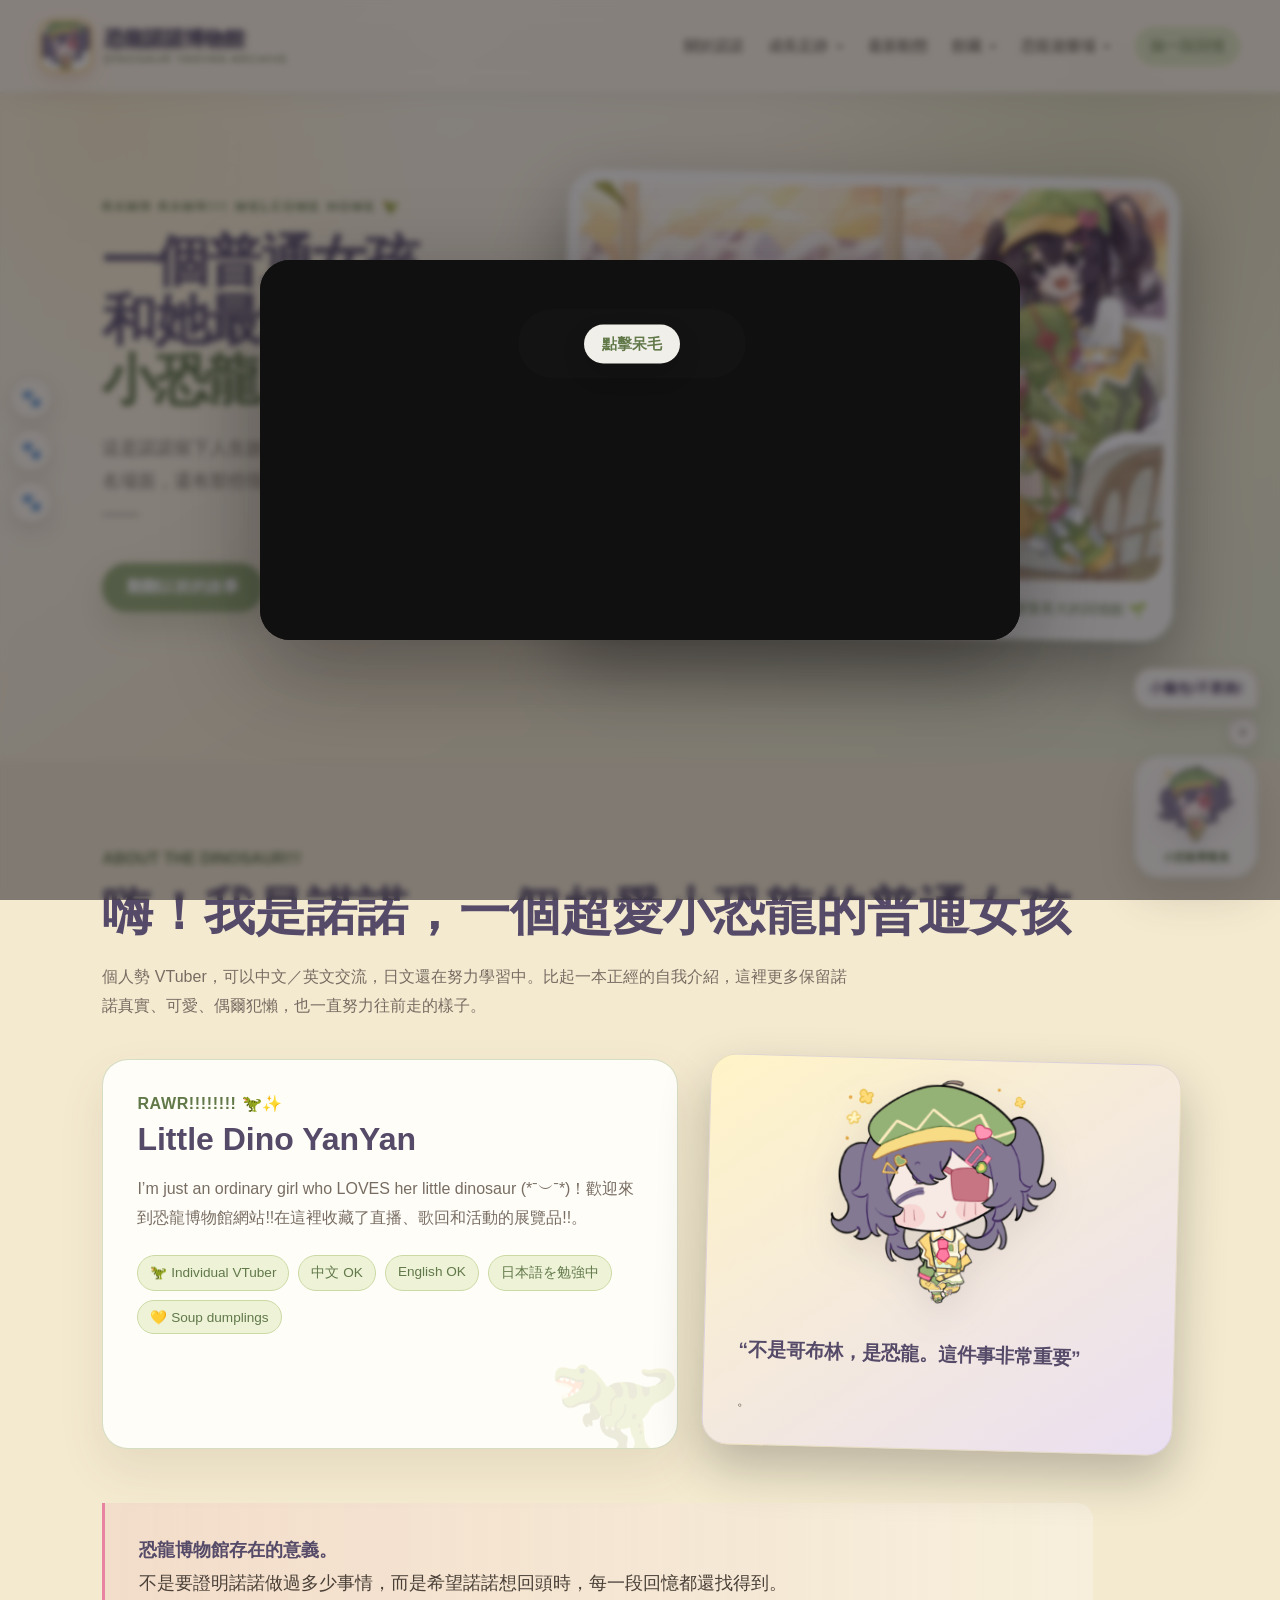
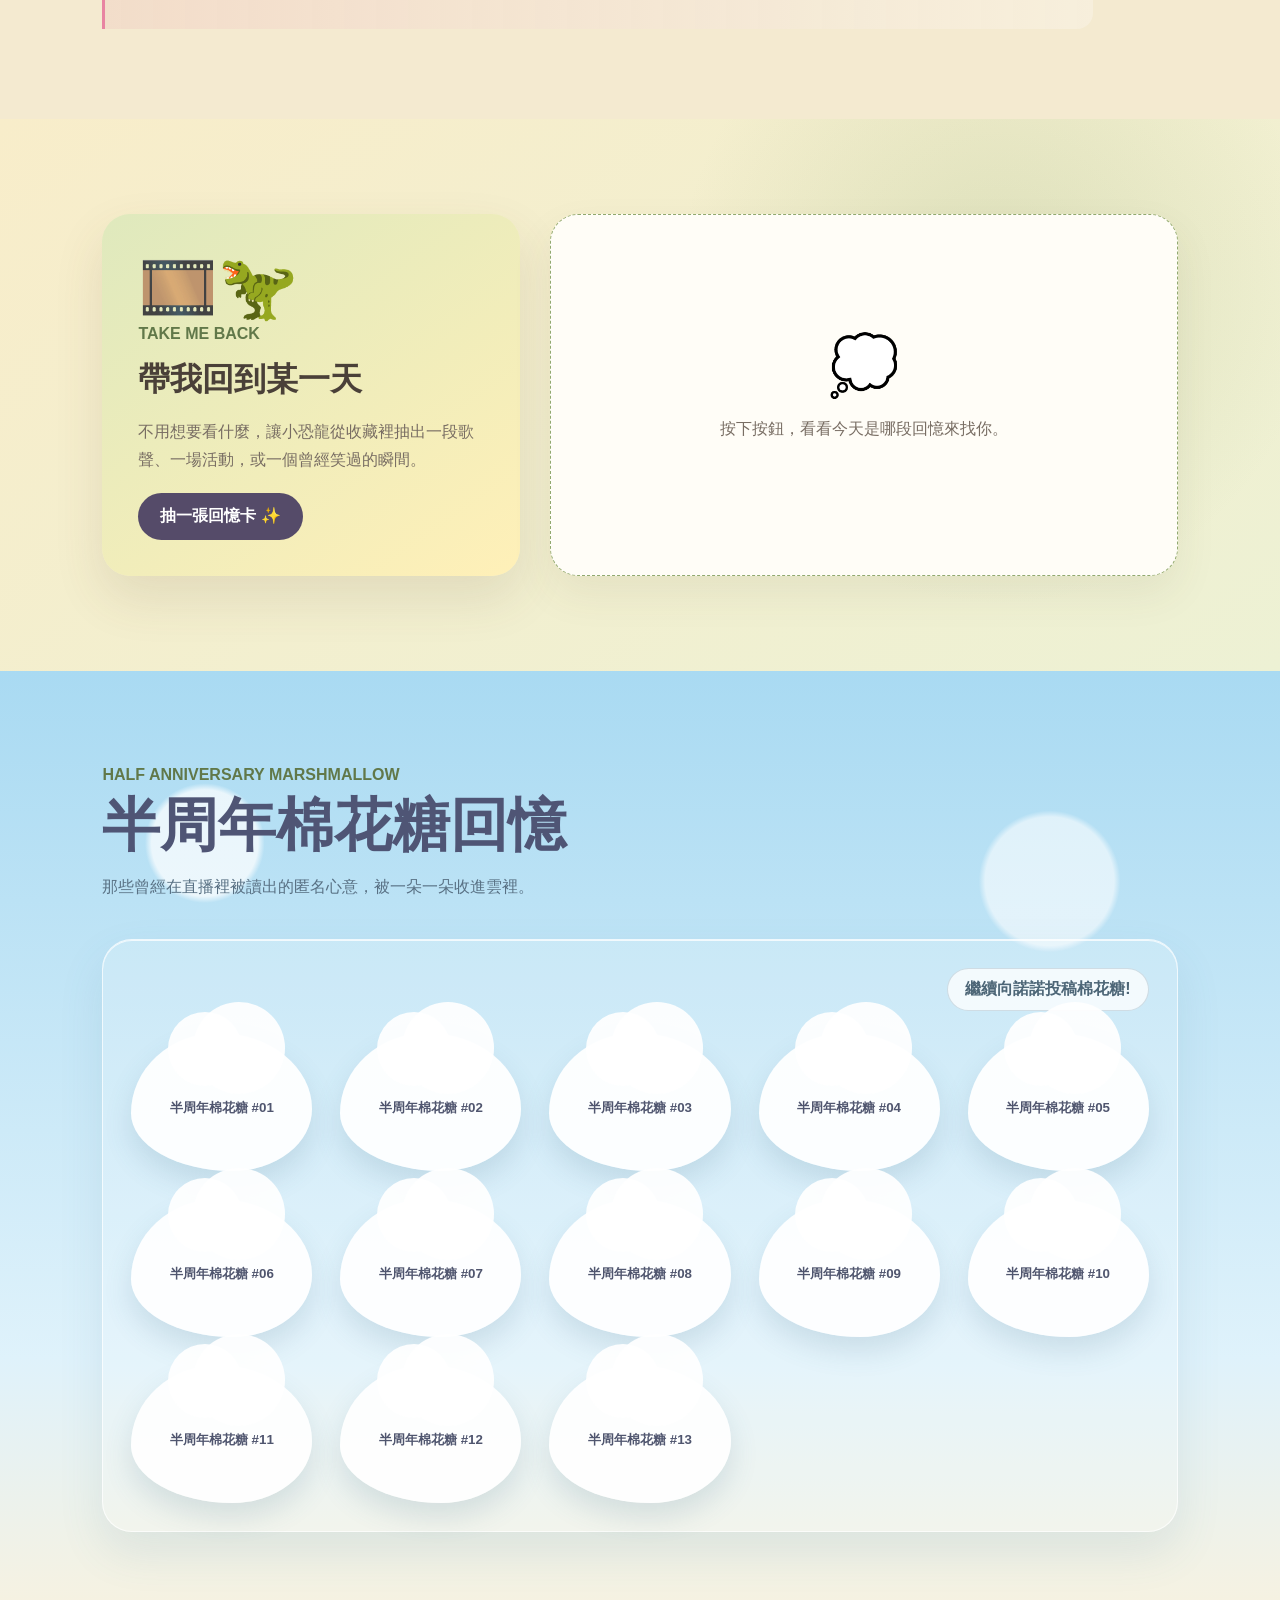
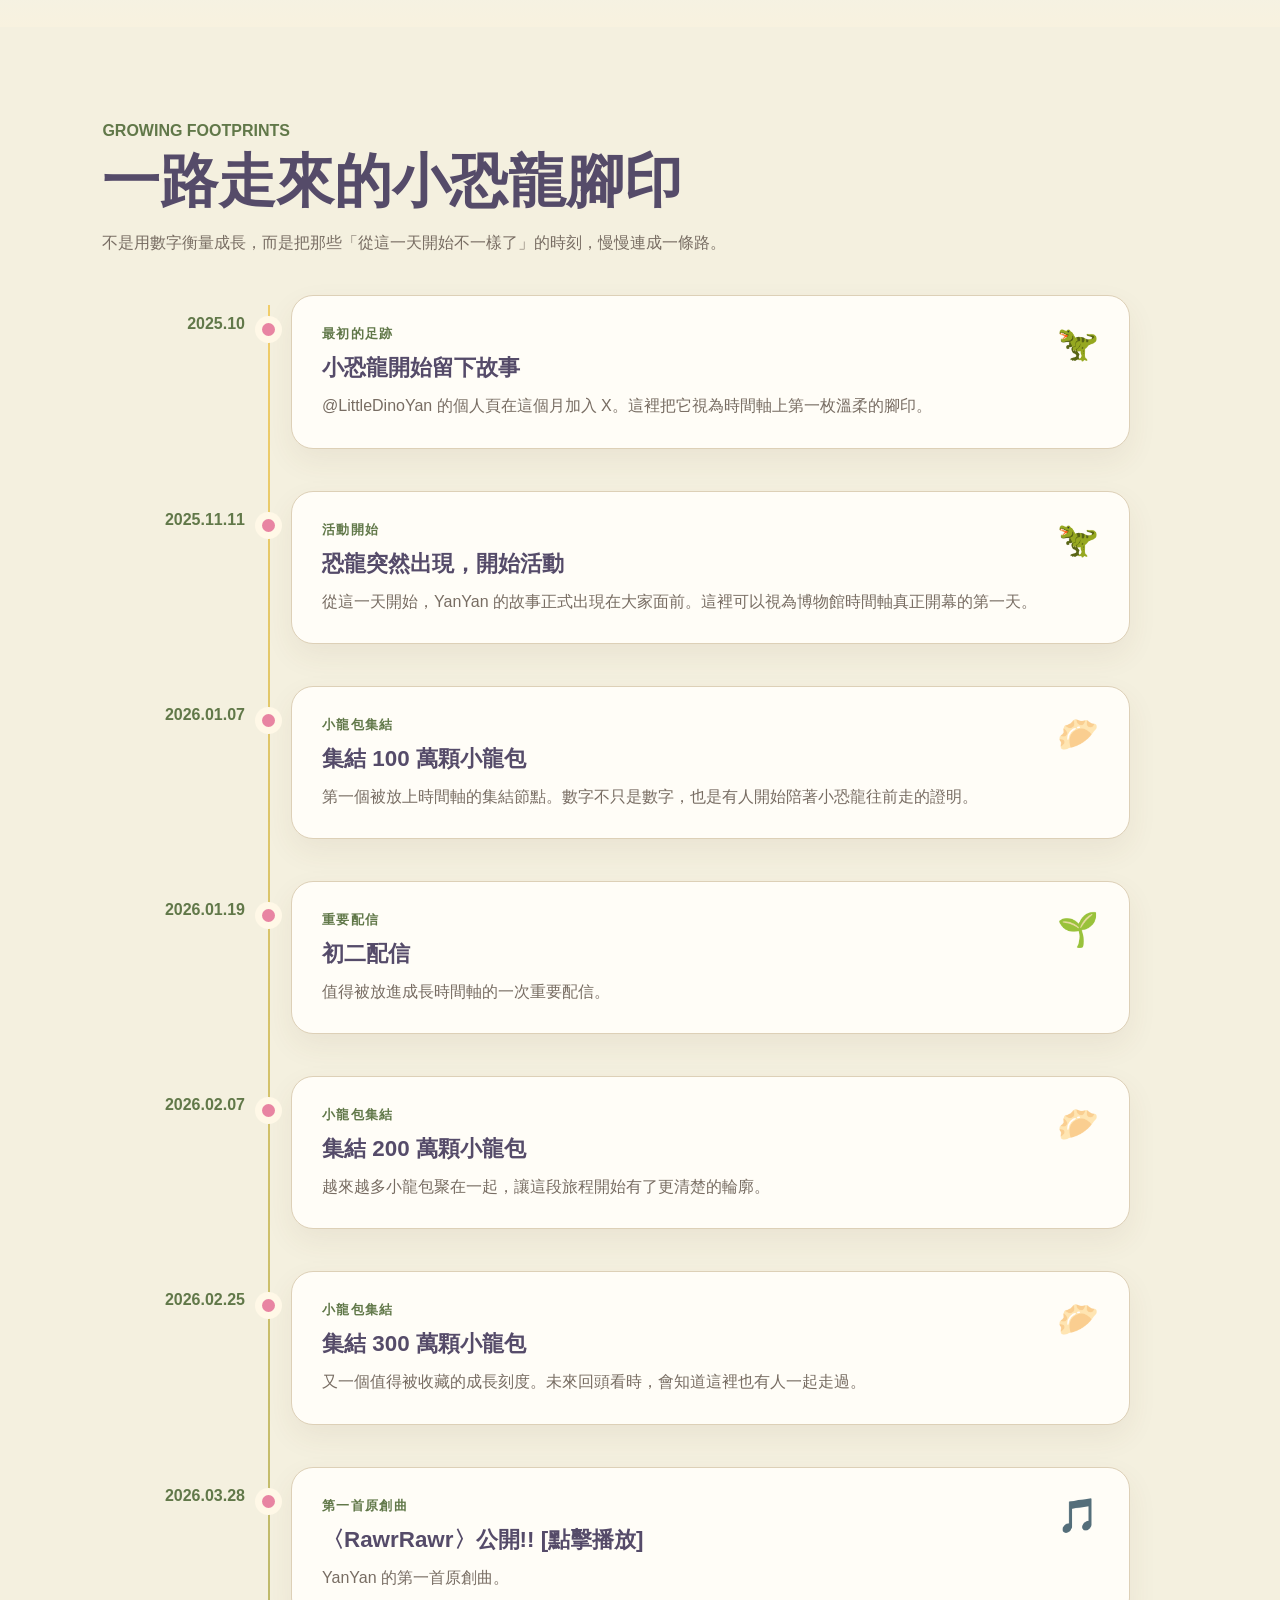
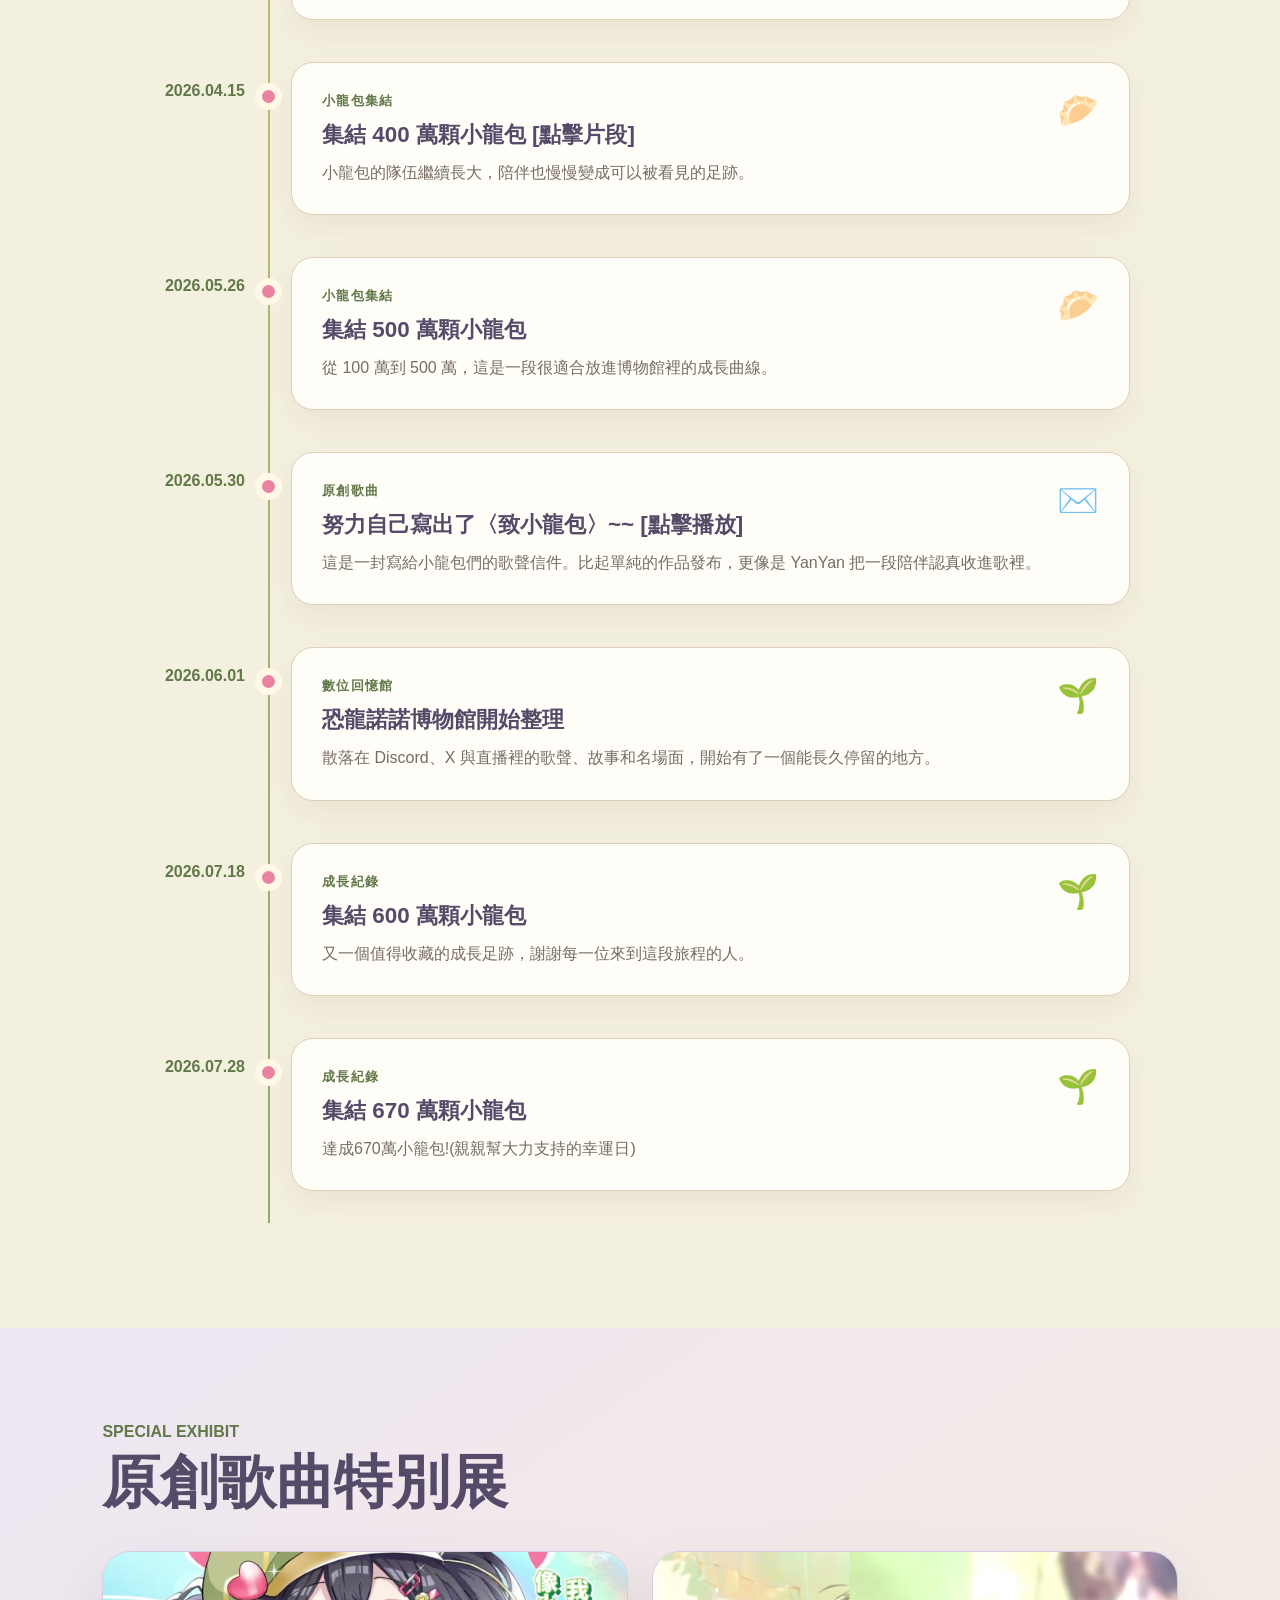
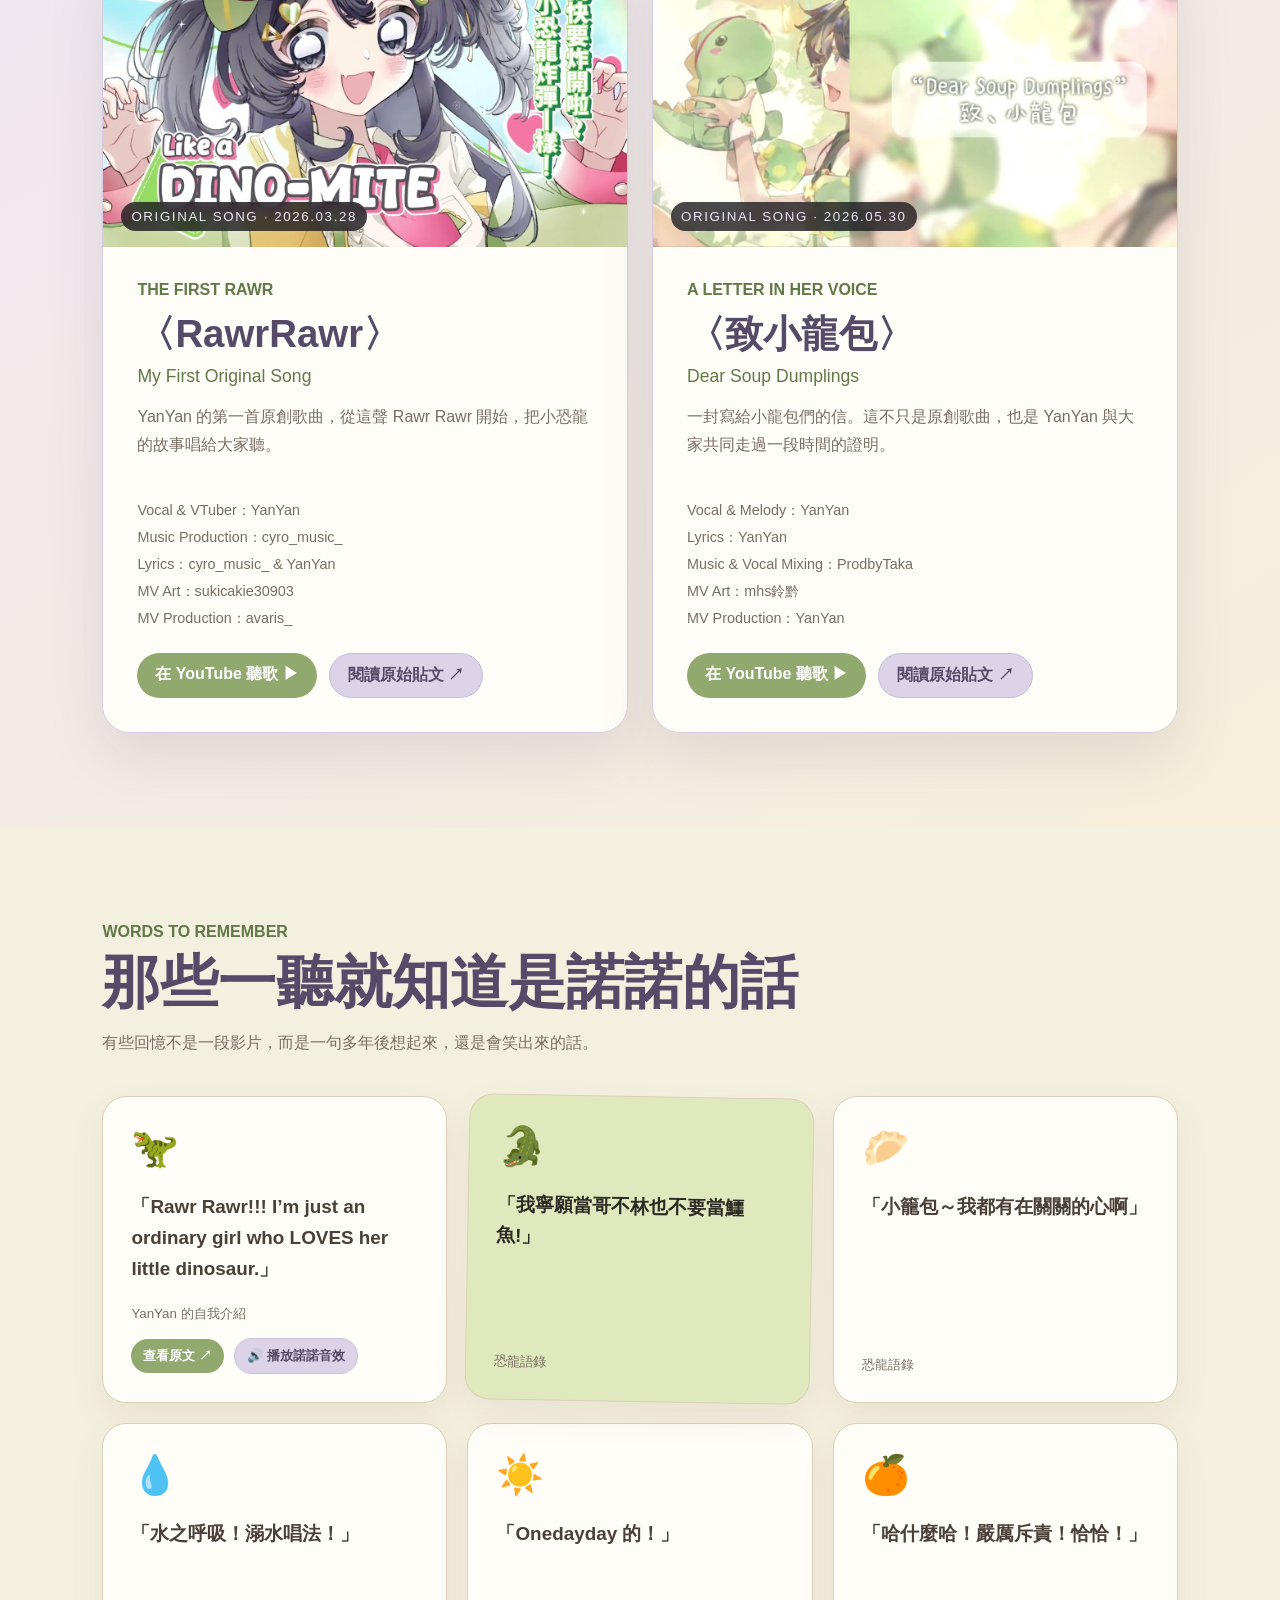
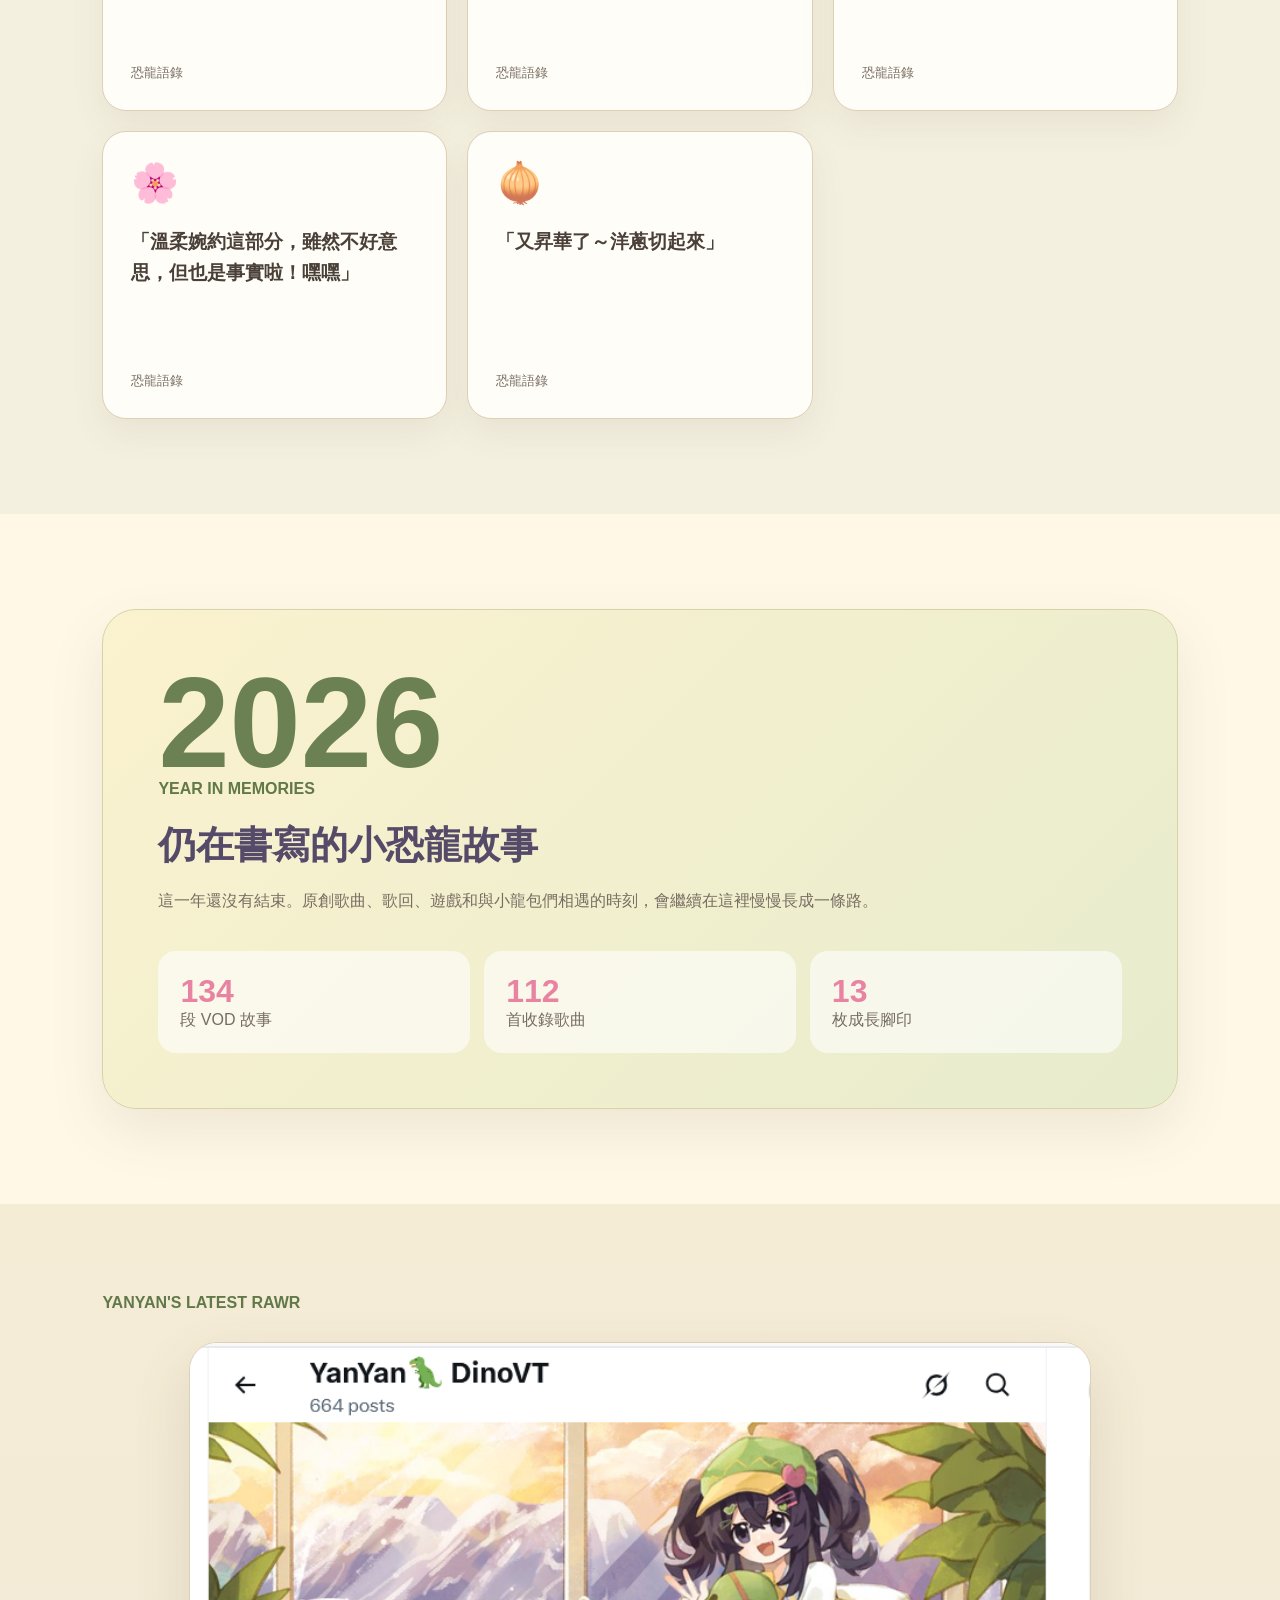
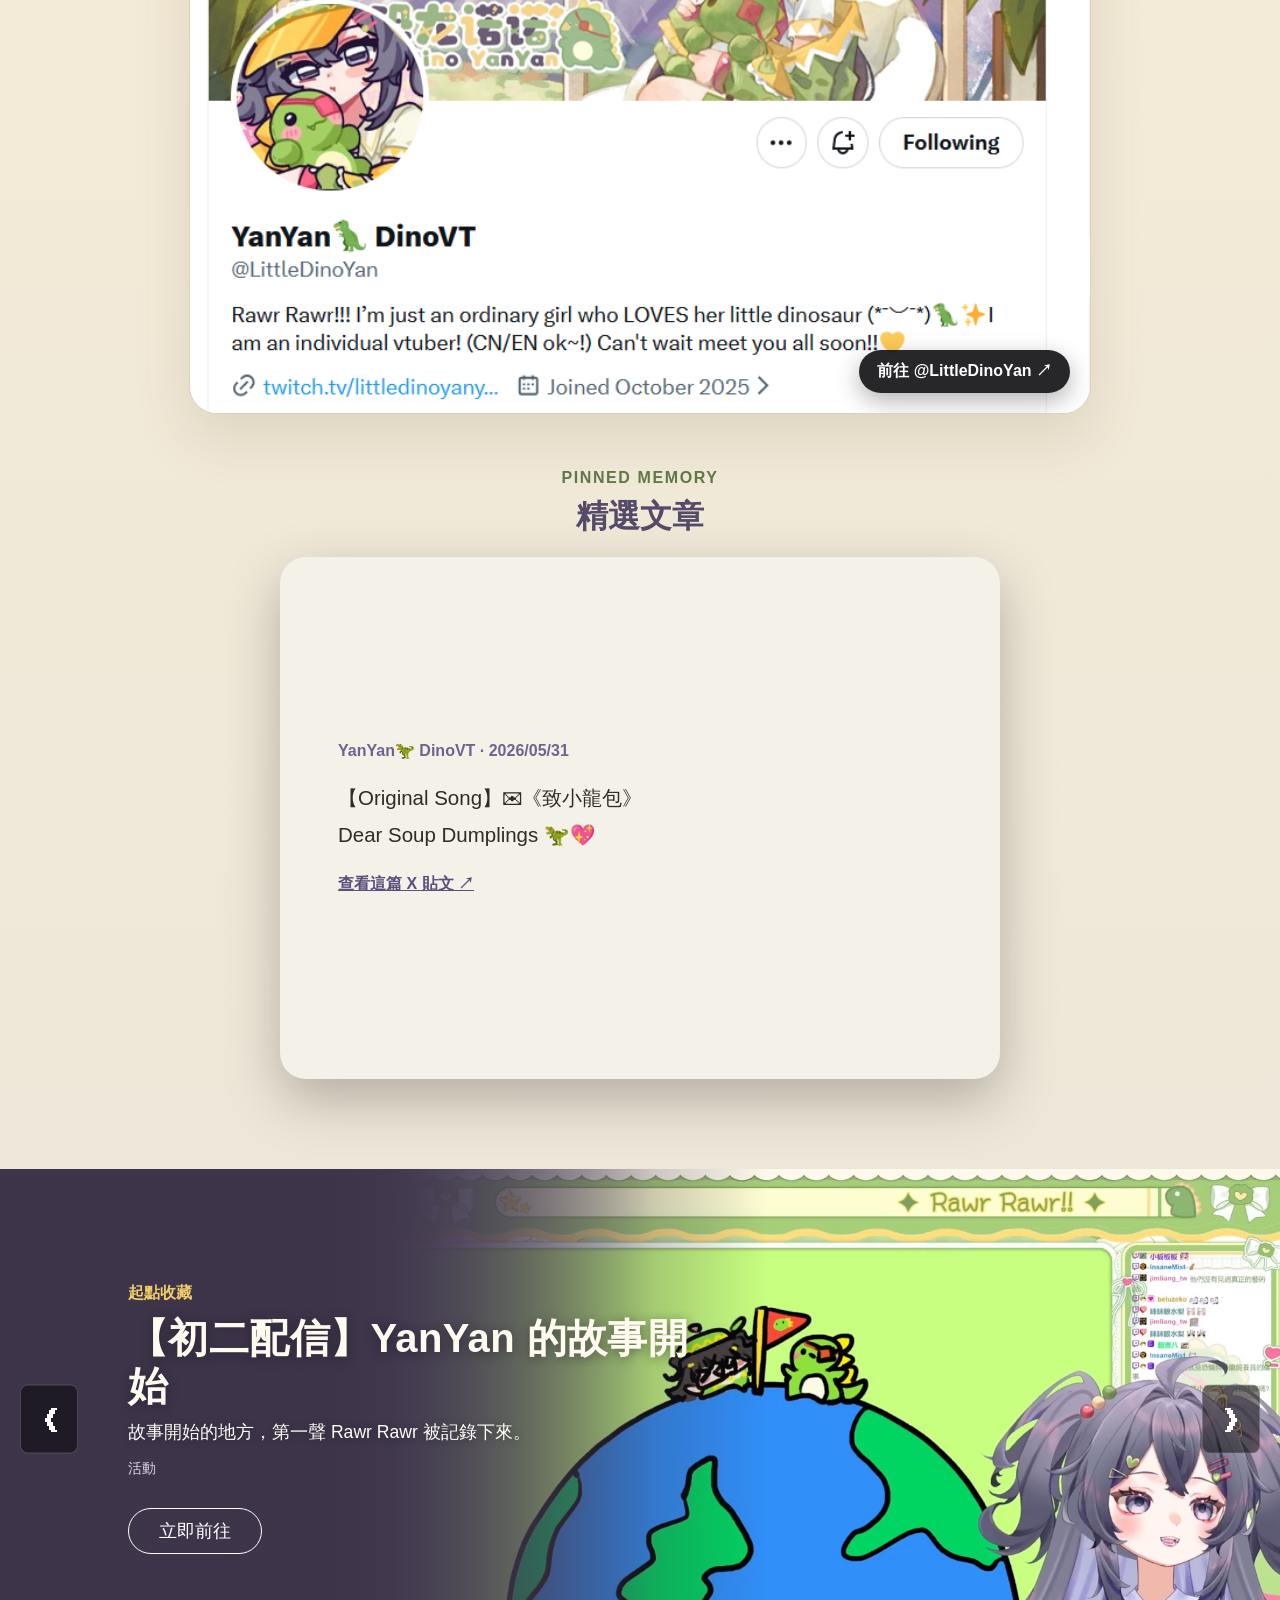
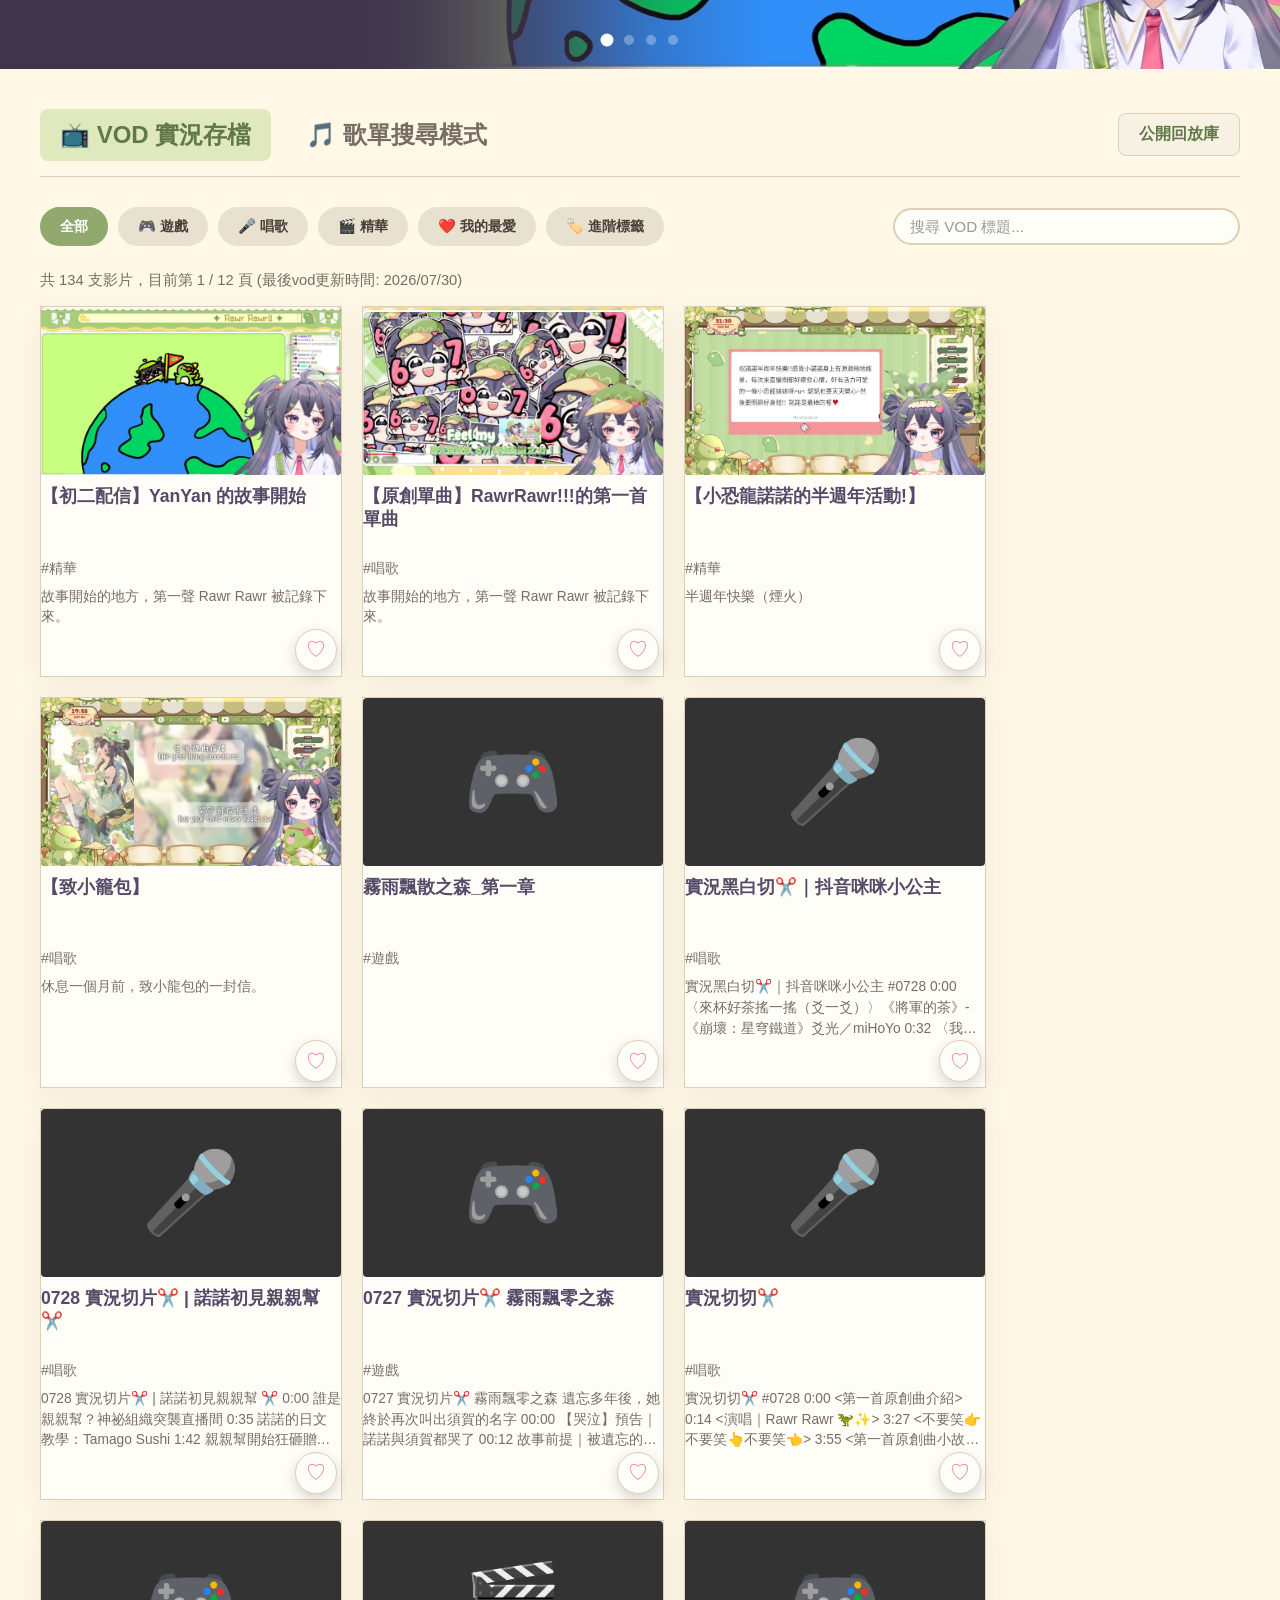
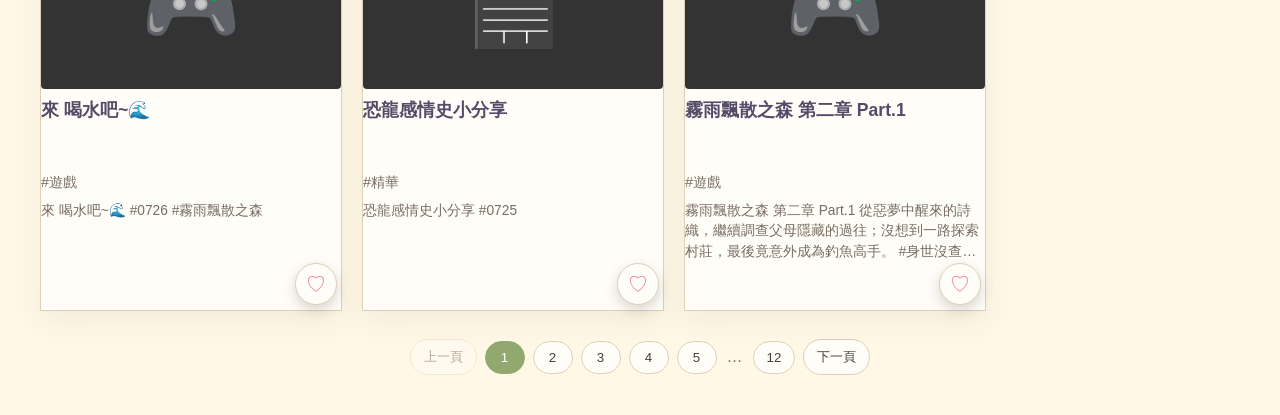
==== index.html @ bac7b1db "Expand museum navigation" ====
<!DOCTYPE html>
<html lang="zh-TW">
<head>
    <meta charset="UTF-8">
    <meta name="viewport" content="width=device-width, initial-scale=1.0">
    <title>恐龍諾諾博物館｜午後森林風格版</title>
    <link rel="stylesheet" href="css/styles.css?v=20260802">
</head>
<body>
    <div id="amaterasuOverlay" class="amaterasu-overlay" aria-hidden="true"></div>
    <div id="amaterasuPopout" class="amaterasu-popout" aria-hidden="true">
        <div class="amaterasu-flames"></div>
        <img class="amaterasu-big-nono" src="images/nono-chibi.png" alt="中二諾諾">
        <div class="amaterasu-smoke"></div>
        <div class="amaterasu-shout-text">阿嬤特拉斯！！！</div>
    </div>
    <div class="nono-peek-widget" id="nonoPeekWidget" aria-live="polite">
        <div class="nono-pet-bubble" id="nonoPetBubble">Rawr! Rawr!</div>
        <div class="nono-pet-menu" id="nonoPetMenu" aria-label="小恐龍導覽選單">
            <div class="nono-pet-menu-title">小恐龍導覽員</div>
            <button class="nono-pet-action" type="button" data-pet-action="hair">🦖 點擊呆毛</button>
            <button class="nono-pet-action" type="button" data-pet-action="memory">🎲 抽一段回憶</button>
            <button class="nono-pet-action" type="button" data-pet-action="songbook">🎵 看歌單</button>
            <button class="nono-pet-action" id="easterEggStampMenuBtn" type="button" data-pet-action="stamps" hidden>🐾 彩蛋集章卡</button>
            <button class="nono-pet-action" type="button" data-pet-action="archive">📺 回到館藏</button>
        </div>
        <button class="nono-peek-close" id="nonoPeekClose" type="button" aria-label="關閉小恐龍彩蛋">×</button>
        <button class="nono-peek-trigger" id="nonoPeekTrigger" type="button" aria-label="點一下呆毛，看看諾諾會做什麼">
            <img src="images/nono-chibi.png" alt="" aria-hidden="true">
            <span class="nono-peek-hint">小恐龍導覽員</span>
        </button>
    </div>

    <div class="nono-pop-layer" id="nonoPopLayer" aria-hidden="true">
        <div class="nono-pop-card" role="dialog" aria-label="諾諾跳出小彩蛋">
            <button class="nono-pop-close" id="nonoPopClose" type="button" aria-label="關閉影片">×</button>
            <video class="nono-pop-video" id="nonoPopVideo" src="media/nono-pop.mp4" preload="metadata" playsinline></video>
            <button class="nono-hair-hotspot" id="nonoHairHotspot" type="button" aria-label="點一下呆毛"></button>
        </div>
    </div>

    <div class="egg-stamp-layer" id="eggStampLayer" aria-hidden="true">
        <section class="egg-stamp-card" role="dialog" aria-modal="true" aria-labelledby="eggStampTitle">
            <button class="egg-stamp-close" id="eggStampClose" type="button" aria-label="收起彩蛋集章卡">×</button>
            <div class="egg-stamp-kicker" id="eggStampKicker">Dinosaur Museum Secret Passport</div>
            <h2 id="eggStampTitle">彩蛋集章卡</h2>
            <p class="egg-stamp-intro" id="eggStampIntro">你在博物館裡找到了一個藏起來的小秘密。每次發現彩蛋，這張卡就會留下新的足跡。</p>
            <div class="egg-stamp-records" id="eggStampRecords"></div>
            <div class="egg-stamp-footer">
                <small id="eggStampStoredMessage">已收進右下角的小恐龍導覽員 🦖</small>
                <div class="egg-stamp-actions">
                    <button class="egg-stamp-reset" id="eggStampReset" type="button">重置彩蛋</button>
                    <button class="egg-stamp-return" id="eggStampReturn" type="button">繼續逛逛</button>
                </div>
            </div>
        
            
            
        </section>
    </div>

    <div class="tft-shop-layer" id="tftShopLayer" aria-hidden="true">
        <section class="tft-shop-panel" role="dialog" aria-modal="true" aria-labelledby="tftShopTitle">
<div class="tft-overlay is-hidden tft-fail-overlay" id="tftFailOverlay">
                <div class="tft-overlay-content">
                    <h3>⏰ 挑戰失敗</h3>
                    <p>時間到囉！差一點點就畢業了！<br>
                    卡片與金幣已全數清空，再來挑戰一次吧！</p>
                    <button class="tft-btn-primary" id="tftRestartBtn">重新挑戰</button>
                </div>
            </div>
            <button class="tft-shop-close" id="tftShopClose" type="button" aria-label="關閉 TFT 衣裝商店">×</button>
            <div class="tft-shop-header">
                <span class="tft-shop-level">LV. 8</span>
                <div>
                    <small id="tftShopSubtitle">本回合 TFT 衣裝商店</small>
                    <h2 id="tftShopTitle">TFT小公主</h2>
                </div>
                <div class="tft-shop-timer" id="tftShopTimer" title="剩餘倒數時間">⏳ 60s</div>
                <div class="tft-shop-controls">
                    <button class="tft-shop-refresh" id="tftShopRefresh" type="button" aria-label="花費20金幣刷新商店 (可按D鍵)" title="花費20金幣刷新商店 (可按D鍵)">刷新 🪙 20 <kbd class="tft-kbd-hint">D</kbd></button>
                    <span class="tft-shop-gold" id="tftShopGoldText">🪙 670</span>
                </div>
            </div>
            
            <div class="tft-rules-banner" id="tftRulesBanner">
                <div class="tft-rules-text">
                    <strong>玩法說明：</strong> 限時 60 秒！點擊卡片購買，按 <kbd>D</kbd> 鍵 20 金幣刷新。<br>
                    目標：合成 <strong>【3星 5費 半週年新衣裝】</strong> 即可過關！
                </div>
                <button class="tft-btn-primary" id="tftStartChallengeBtn">挑戰開始</button>
            </div>
            <div class="tft-shop-grid" id="tftShopGrid"></div>
            <div id="tftInventory" class="tft-inventory"></div>
            <p class="tft-shop-hint">三張同名卡會自動升級並獲得獎勵金；合成【5費卡】至三星即可獲得畢業證書！</p>
            <div class="tft-upgrade-reveal" id="tftUpgradeReveal" aria-hidden="true">
                <div class="tft-upgrade-burst"></div>
                <img id="tftUpgradeImage" src="" alt="">
                <strong id="tftUpgradeName"></strong>
            </div>
        </section>
    </div>

    <div class="orange-easter-layer" id="orangeEasterLayer" aria-hidden="true">
        <div class="orange-rain-field" id="orangeRainField"></div>
        <div class="orange-punch" id="orangePunch" aria-hidden="true">👊</div>
    </div>

    <header>
        <div class="brand-wrap">
            <div class="brand-mark"><img src="images/nono-chibi.png" alt="諾諾角色圖"></div>
            <div class="brand-text">
                <h1>恐龍諾諾博物館</h1>
                <span>DINOSAUR YANYAN ARCHIVE</span>
            </div>
        </div>
        <nav class="top-nav" aria-label="主要選單">
            <a href="#about">關於諾諾</a>
            <div class="nav-dropdown">
                <button class="nav-dropdown-toggle" type="button" aria-haspopup="true" aria-expanded="false">
                    成長足跡 <span class="nav-dropdown-arrow">▾</span>
                </button>
                <div class="nav-dropdown-menu">
                    <a href="#marshmallow-memories">半周年棉花糖</a>
                    <a href="#timeline">成長時間軸</a>
                    <a href="#original-song">原創歌曲特別展</a>
                    <a href="#quotes">恐龍語錄<small>那些一聽就知道是諾諾的話</small></a>
                    <a href="#annual-review">書寫小恐龍故事</a>
                </div>
            </div>
            <a href="#updates">最新動態</a>
            <div class="nav-dropdown">
                <button class="nav-dropdown-toggle" type="button" aria-haspopup="true" aria-expanded="false">
                    館藏 <span class="nav-dropdown-arrow">▾</span>
                </button>
                <div class="nav-dropdown-menu">
                    <a href="#archive">VOD／歌單館藏</a>
                    <a href="https://yanyan-songbook.pages.dev/" target="_blank" rel="noopener">獨立歌單<small>開啟完整歌聲收藏冊</small></a>
                </div>
            </div>
            <div class="nav-dropdown align-right">
                <button class="nav-dropdown-toggle" type="button" aria-haspopup="true" aria-expanded="false">
                    恐龍遊樂場 <span class="nav-dropdown-arrow">▾</span>
                </button>
                <div class="nav-dropdown-menu" id="playgroundMenu"></div>
            </div>
            <a href="#random-memory" class="nav-main">抽一段回憶</a>
        </nav>
    </header>

    <nav class="museum-side-rail" aria-label="展區快速導覽">
        <a class="museum-side-link" href="#about" aria-label="關於諾諾"><span class="museum-side-paw" aria-hidden="true">🐾</span><span class="museum-side-label">關於諾諾</span></a>
        <a class="museum-side-link" href="#timeline" aria-label="成長足跡"><span class="museum-side-paw" aria-hidden="true">🐾</span><span class="museum-side-label">成長足跡</span></a>
        <a class="museum-side-link" href="#archive" aria-label="館藏"><span class="museum-side-paw" aria-hidden="true">🐾</span><span class="museum-side-label">館藏</span></a>
    </nav>

    <main>
        <section class="home-hero" aria-labelledby="home-title">
            <div class="home-copy">
                <div class="eyebrow">Rawr Rawr!!! Welcome home 🦖</div>
                <h2 class="home-title" id="home-title">一個普通女孩，<br>和她最愛的<em>小恐龍</em>。</h2>
                <p class="home-lead">這是諾諾留下人生故事的小角落。歌聲、笑聲、名場面，還有那些現在回頭看可能會害羞的瞬間——</p>
                <div class="home-actions">
                    <a class="home-btn primary" href="#archive">翻翻以前的故事</a>
                    <a class="home-btn secondary" href="#about">先認識諾諾</a>
                </div>
            </div>
            <aside class="museum-card identity-card" id="outfitEggCard" aria-label="小恐龍諾諾形象封面">
                <div class="outfit-egg-stage">
                    <div class="outfit-egg-stage-inner">
                        <div class="outfit-egg-face outfit-egg-front">
                            <img src="images/nono-main-cover.jpg" alt="小恐龍諾諾坐在窗邊抱著恐龍玩偶的封面">
                            <button class="outfit-egg-hotspot" id="outfitEggHotspot" type="button" aria-label="小恐龍的頭"></button>
                        </div>
                        <div class="outfit-egg-face outfit-egg-back" id="outfitEggGallery" aria-hidden="true">
                            <div class="outfit-polaroid-grid" id="outfitPolaroidGrid"></div>
                        </div>
                    </div>
                </div>
                <div class="cover-caption">
                    <strong>Little Dino YanYan</strong>
                    <span>一座會慢慢長大的回憶館 🌱</span>
                    <button class="outfit-view-toggle" id="outfitViewToggle" type="button" hidden>回到原本照片 ↩</button>
                </div>
            </aside>
        </section>

        <section class="about-site" id="about">
            <span class="section-kicker">ABOUT THE DINOSAUR!!!</span>
            <h2>嗨！我是諾諾，一個超愛小恐龍的普通女孩</h2>
            <p>個人勢 VTuber，可以中文／英文交流，日文還在努力學習中。比起一本正經的自我介紹，這裡更多保留諾諾真實、可愛、偶爾犯懶，也一直努力往前走的樣子。</p>
            <div class="nono-profile">
                <article class="profile-note">
                    <div class="rawr-line">RAWR!!!!!!!! 🦖✨</div>
                    <h3>Little Dino YanYan</h3>
                    <p>I’m just an ordinary girl who LOVES her little dinosaur (*ˉ︶ˉ*)！歡迎來到恐龍博物館網站!!在這裡收藏了直播、歌回和活動的展覽品!!。</p>
                    <div class="dino-tags">
                        <span class="dino-tag">🦖 Individual VTuber</span>
                        <span class="dino-tag">中文 OK</span>
                        <span class="dino-tag">English OK</span>
                        <span class="dino-tag">日本語を勉強中</span>
                        <span class="dino-tag">💛 Soup dumplings</span>
                    </div>
                    <button class="profile-dino-egg" id="guessEggHotspot" type="button" aria-label="自我介紹裡的小恐龍" aria-pressed="false">
                        <span class="profile-dino-emoji" aria-hidden="true">🦖</span>
                        <span class="profile-dino-eyepatch" aria-hidden="true"></span>
                    </button>
                </article>
                <aside class="nono-bubble">
                    <div class="amaterasu-image-container">
                        
                        <img class="chibi-image" id="amaterasuImage" src="images/nono-chibi.png" alt="諾諾與小恐龍的Q版形象">
                        <button id="amaterasuHotspot" class="amaterasu-eyepatch-hotspot" type="button" aria-label="連點三次諾諾的紅色眼罩"></button>
                    </div>
                    <blockquote id="amaterasuText">“不是哥布林，是恐龍。這件事非常重要”</blockquote>
                    <small>。</small>
                    
                </aside>
            </div>
            <div class="memory-note"><strong>恐龍博物館存在的意義。</strong><br>不是要證明諾諾做過多少事情，而是希望諾諾想回頭時，每一段回憶都還找得到。</div>
        </section>

        <section class="story-section memory-draw-section" id="random-memory">
            <div class="memory-draw-wrap">
                <div class="memory-machine">
                    <div class="machine-icon">🎞️🦖</div>
                    <span class="section-kicker">TAKE ME BACK</span>
                    <h2>帶我回到某一天</h2>
                    <p>不用想要看什麼，讓小恐龍從收藏裡抽出一段歌聲、一場活動，或一個曾經笑過的瞬間。</p>
                    <div class="memory-button-row">
                        <button class="draw-btn" id="drawMemoryBtn" type="button">抽一張回憶卡 ✨</button>
                        <button class="tft-replay-btn" id="tftReplayBtn" type="button" hidden>🪙 TFT商店</button>
                        <img src="images/dango.png" alt="糰子 dango" class="tft-dango-icon" id="tftDangoIcon" title="TFT 糰子商店" hidden>
                    </div>
                </div>
                <div class="memory-result empty" id="memoryResult" aria-live="polite">
                    <div class="memory-result-icon">💭</div>
                    <p>按下按鈕，看看今天是哪段回憶來找你。</p>
                </div>
            </div>
        </section>

        <div class="story-section marshmallow-section" id="marshmallow-memories" role="region" aria-labelledby="marshmallow-title">
            <div class="section-heading">
                <span class="section-kicker">HALF ANNIVERSARY MARSHMALLOW</span>
                <h2 id="marshmallow-title">半周年棉花糖回憶</h2>
                <p>那些曾經在直播裡被讀出的匿名心意，被一朵一朵收進雲裡。</p>
            </div>
            <div class="marshmallow-sky">
                <div class="marshmallow-toolbar">
                    <a class="marshmallow-link" id="marshmallowActivityLink" href="#">查看當時活動棉花糖</a>
                </div>
                <div class="marshmallow-cloud-list" id="marshmallowCloudList"></div>
                <article class="marshmallow-reader hidden" id="marshmallowReader" tabindex="-1" aria-live="polite">
                    <h3 id="marshmallowReaderTitle"></h3>
                    <button class="marshmallow-orange-replay" id="marshmallowOrangeReplay" type="button" aria-label="重播哈橘彩蛋" title="重播哈橘彩蛋" hidden>🍊</button>
                    <p class="marshmallow-reader-text" id="marshmallowReaderText"></p>
                    <div class="marshmallow-reader-meta" id="marshmallowReaderMeta"></div>
                    <button class="marshmallow-back" id="marshmallowBackBtn" type="button">☁️ 回到雲朵列表</button>
                </article>
            </div>
        </div>

        <section class="story-section" id="timeline">
            <div class="section-heading">
                <span class="section-kicker">GROWING FOOTPRINTS</span>
                <h2>一路走來的小恐龍腳印</h2>
                <p>不是用數字衡量成長，而是把那些「從這一天開始不一樣了」的時刻，慢慢連成一條路。</p>
            </div>
            <div class="timeline" id="timelineContainer"></div>
        </section>

        <section class="story-section original-song-section" id="original-song">
            <div class="section-heading">
                <span class="section-kicker">SPECIAL EXHIBIT</span>
                <h2>原創歌曲特別展</h2>
            </div>
           <div class="original-song-list" id="originalSongContainer"></div>
        </section>

        <section class="story-section" id="quotes">
            <div class="section-heading">
                <span class="section-kicker">WORDS TO REMEMBER</span>
                <h2>那些一聽就知道是諾諾的話</h2>
                <p>有些回憶不是一段影片，而是一句多年後想起來，還是會笑出來的話。</p>
            </div>
            <div class="quote-grid" id="quoteContainer"></div>
        </section>

        <section class="story-section" id="annual-review">
            <div class="annual-card" id="annualReviewContainer"></div>
        </section>

        <section class="x-section" id="updates">
            <span class="section-kicker">YANYAN'S LATEST RAWR</span>
            <a class="x-profile-banner" href="https://x.com/LittleDinoYan" target="_blank" rel="noopener" aria-label="前往諾諾的 X 個人頁">
                <img src="images/x-profile-banner.png" alt="YanYan DinoVT 的 X 個人頁介紹">
                <span class="x-banner-cta">前往 @LittleDinoYan ↗</span>
            </a>
            <div class="selected-post">
                <div class="selected-post-title">
                    <span>PINNED MEMORY</span>
                    <h2>精選文章</h2>
                </div>
                <div class="x-frame">
                    <blockquote class="twitter-tweet" data-theme="light" data-dnt="true" data-conversation="none">
                        <div class="post-fallback">
                            <span class="post-rawr">YanYan🦖 DinoVT · 2026/05/31</span>
                            <p>【Original Song】✉︎《致小龍包》<br>Dear Soup Dumplings 🦖💖</p>
                            <a href="https://x.com/LittleDinoYan/status/2060945997682131069?s=20">查看這篇 X 貼文 ↗</a>
                        </div>
                    </blockquote>
                </div>
            </div>
        </section>
    </main>

    <div id="archive"></div>
    <div class="hero-slider" id="heroSlider" aria-label="精選館藏"></div>

    <div class="container">

        <div class="mode-switch-container">
            <button id="btnVodMode" class="mode-btn active" onclick="switchMode('vod')">📺 VOD 實況存檔</button>
            <button id="btnSongMode" class="mode-btn" onclick="switchMode('song')">🎵 歌單搜尋模式</button>
            <a class="mode-btn public-replay-link" href="https://drive.google.com/drive/folders/1zHRxLvsD4KXU90hvQ_cIjcTuXiAyts5V?usp=sharing" target="_blank" rel="noopener noreferrer">公開回放庫</a>
        </div>

        <div id="vodSection">
            <div class="controls-container">
                <div class="filter-container" id="vodFilterBtnContainer">
                    <button class="filter-btn vod-category-btn active" onclick="filterVod(this, 'all')">全部</button>
                    <button class="filter-btn vod-category-btn" onclick="filterVod(this, '遊戲')">🎮 遊戲</button>
                    <button class="filter-btn vod-category-btn" onclick="filterVod(this, '唱歌')">🎤 唱歌</button>
                    <button class="filter-btn vod-category-btn" onclick="filterVod(this, '精華')">🎬 精華</button>
                    <button class="filter-btn vod-category-btn" onclick="filterVod(this, 'favorite')">❤️ 我的最愛</button>
                    <button class="filter-btn" id="advancedTagToggle" type="button" onclick="toggleAdvancedTags()" aria-expanded="false">🏷️ 進階標籤</button>
                </div>
                <div class="search-container vod-search-wrap">
                    <input type="text" id="searchVodInput" class="search-input" placeholder="搜尋 VOD 標題...">
                    <button class="vod-search-clear hidden" id="vodSearchClearBtn" type="button" aria-label="清除搜尋" title="清除搜尋">×</button>
                </div>
            </div>
            <div class="filter-container advanced-tag-filter-container hidden" id="advancedTagFilterContainer"></div>
            <div id="vodResultSummary" class="vod-result-summary" aria-live="polite"></div>
            <div class="video-row" id="vodRowContainer"></div>
            <div id="vodPagination" class="vod-pagination" aria-label="VOD 分頁"></div>
        </div>


        <div id="songSection" class="hidden">
            <div class="controls-container">
                <div class="filter-container" id="songFilterBtnContainer">
                    <button class="filter-btn active" onclick="filterSong(this, 'all')">全部歌曲</button>
                    <button class="filter-btn" onclick="filterSong(this, 'ZH')">ZH 中文</button>
                    <button class="filter-btn" onclick="filterSong(this, 'EN')">EN 英文</button>
                    <button class="filter-btn" onclick="filterSong(this, 'JP')">JP 日文</button>
                    <button class="filter-btn" onclick="filterSong(this, '練習中')">🌱 練習中</button>
                </div>
                <div class="search-container song-search-wrap">
                    <input type="text" id="searchSongInput" class="search-input" placeholder="搜尋 歌手 或 歌名...">
                    <button class="song-search-clear hidden" id="songSearchClearBtn" type="button" aria-label="清除歌單搜尋" title="清除歌單搜尋">×</button>
                </div>
            </div>
            <div class="songbook-shortcut">
                <div class="songbook-shortcut-text">
                    <strong>想看完整歌單收藏冊？</strong>
                    <span>獨立歌單頁比較適合分享，也比較適合手機慢慢翻。</span>
                </div>
                <a class="songbook-shortcut-btn" href="songbook.html">🎵 開啟獨立歌單頁</a>
            </div>
            <div id="songResultSummary" class="vod-result-summary" aria-live="polite"></div>
            <div class="song-list-container" id="songListContainer"></div>
            <div id="songPagination" class="vod-pagination" aria-label="歌單分頁"></div>
        </div>

    </div>

    <script src="data/playgroundLinks.js"></script>
    <script src="data/contentMap.js"></script>
    <script src="data/heroData.js"></script>
    <script src="data/vodData.js"></script>
    <script src="data/songData.js"></script>
    <script src="data/marshmallowData.js"></script>
    <script src="data/marshmallowInfo.js"></script>
    <script src="data/timelineData.js"></script>
    <script src="data/originalSong.js"></script>
    <script src="data/originalSongs.js"></script>
    <script src="data/quoteData.js"></script>
    <script src="data/annualReview.js"></script>
    <script src="data/easterEggData.js?v=20260801"></script>
    <script src="data.js?v=20260801"></script>
    <script>
        // =========================================================================
        // 【維護專區 1：輪播橫幅資料】
        // =========================================================================


        // =========================================================================
        // 【維護專區 2：大型 VOD 存檔資料】
        // =========================================================================


        // =========================================================================
        // 【維護專區 3：純歌單資料庫】 (已新增測試用假資料)
        // 💡 status 填: "已唱" 或 "待練"
        // 💡 language 填: "中文", "英文", "日文"...
        // =========================================================================


        // 網站內容由 data.js 提供。
		const {
			contentMap: otherContentMap,
			heroData,
			vodData,
			songData,
			timelineData,
			originalSong,
			originalSongs,
			quoteData,
			marshmallowData = [],
			marshmallowInfo = {},
			annualReview,
			easterEggData = {}
		} = window.museumData;

        // 將 VOD、歌曲與其他內容自動合併成輪播可查找的索引。
        // 維護者不需要自己同步 contentMap。
        const contentMap = { ...otherContentMap };
        [...vodData, ...songData].forEach(item => {
            if (!item.id) {
                if (item.type === "vod") {
                    console.warn(`VOD 缺少 id，未來無法被 sourceId 穩定引用，也無法加入我的最愛：${item.title || "未命名 VOD"}`);
                } else {
                    console.warn(`資料缺少 id：${item.title || "未命名內容"}`);
                }
                return;
            }
            if (contentMap[item.id]) {
                console.warn(`id 重複：${item.id}`);
                return;
            }
            contentMap[item.id] = item;
        });

        // 抽回憶池自動沿用所有 VOD，不需要另外維護。
        const memoryPool = vodData.map(video => ({
            ...video,
            type: `${video.category}回憶`,
            desc: video.story || "重新打開這段被收藏的 VOD。",
            icon: video.emoji || "🎬"
        }));

        function getContent(sourceId) {
            if (!sourceId) return {};

            const content = contentMap[sourceId];
            if (!content) {
                console.warn(`找不到 sourceId：${sourceId}`);
                return {};
            }
            return content;
        }

        function resolveItem(item = {}) {
            return item.sourceId ? { ...getContent(item.sourceId), ...item } : item;
        }

        function getPrimaryLink(content, fallback = "") {
            return content.link || content.youtube || content.xLink || fallback || "";
        }

        function getImage(content, fallback = "") {
            return content.image || fallback || "";
        }

        function getTitle(content, fallback = "未命名內容") {
            return content.title || fallback;
        }

        function getArtist(content, fallback = "") {
            return content.artist || content.singer || fallback;
        }

        function getTimelineTitle(item) {
            if (item.displayTitle) return item.displayTitle;
            if (!item.sourceId) return getTitle(item);
            const prefix = item.titlePrefix ? `${item.titlePrefix}` : "";
            const suffix = item.titleSuffix || "";
            return `${prefix}〈${getTitle(item)}〉${suffix}`;
        }

        function validateSourceIds() {
            const sections = {
                heroData, timelineData, quoteData,
                originalSong: [originalSong], originalSongs
            };
            Object.entries(sections).forEach(([sectionName, items]) => {
                items.forEach(item => {
                    if (item.sourceId && !contentMap[item.sourceId]) {
                        console.warn(`${sectionName} 找不到 sourceId：${item.sourceId}`);
                    }
                });
            });

            [...vodData, ...songData].forEach(item => {
                if (!item.title) console.warn(`${item.id || "未命名資料"} 缺少 title`);
                if (!item.type) console.warn(`${item.id || item.title} 缺少 type`);
            });

            songData.forEach(song => {
                if (!Array.isArray(song.performances)) return;

                song.performances.forEach(performance => {
                    const sourceId = performance.sourceId || "";
                    if (!sourceId || !contentMap[sourceId]) {
                        const performanceName = performance.label || performance.date || "未命名演唱版本";
                        console.warn(
                            `歌曲 ${song.id || "(無 id)"}｜${song.title || "未命名歌曲"}｜${performanceName} 找不到 sourceId：${sourceId || "(未填寫)"}`
                        );
                    }
                });
            });

            vodData.forEach(video => {
                if (video.addedAt && getVodDateTime(video.addedAt) === null) {
                    console.warn(`VOD addedAt 格式無效：${video.id || video.title || "未命名 VOD"}｜${video.addedAt}`);
                }
                if (video.streamDate && getVodDateTime(video.streamDate) === null) {
                    console.warn(`VOD streamDate 格式無效：${video.id || video.title || "未命名 VOD"}｜${video.streamDate}`);
                }
            });
        }
        validateSourceIds();

        // 主導覽列：恐龍遊樂場資料與手機點擊下拉
        const playgroundMenu = document.getElementById('playgroundMenu');
        const availablePlaygroundLinks = typeof playgroundLinks !== 'undefined' ? playgroundLinks : [];

        function renderPlaygroundMenu() {
            playgroundMenu.innerHTML = '';

            availablePlaygroundLinks
                .filter(item => item.title && item.url)
                .forEach(item => {
                    const link = document.createElement('a');
                    link.href = item.url;
                    link.textContent = item.title;

                    if (item.desc) {
                        const desc = document.createElement('small');
                        desc.textContent = item.desc;
                        link.appendChild(desc);
                    }

                    if (item.external) {
                        link.target = '_blank';
                        link.rel = 'noopener';
                    }

                    playgroundMenu.appendChild(link);
                });
        }

        const navDropdowns = document.querySelectorAll('.nav-dropdown');

        function closeNavDropdowns(exceptDropdown = null) {
            navDropdowns.forEach(dropdown => {
                if (dropdown === exceptDropdown) return;
                dropdown.classList.remove('open');
                dropdown.querySelector('.nav-dropdown-toggle').setAttribute('aria-expanded', 'false');
            });
        }

        navDropdowns.forEach(dropdown => {
            const toggle = dropdown.querySelector('.nav-dropdown-toggle');
            toggle.addEventListener('click', event => {
                event.stopPropagation();
                const shouldOpen = !dropdown.classList.contains('open');
                closeNavDropdowns(dropdown);
                dropdown.classList.toggle('open', shouldOpen);
                toggle.setAttribute('aria-expanded', String(shouldOpen));
            });

            dropdown.querySelector('.nav-dropdown-menu').addEventListener('click', () => {
                dropdown.classList.remove('open');
                toggle.setAttribute('aria-expanded', 'false');
            });
        });

        document.addEventListener('click', () => closeNavDropdowns());
        document.addEventListener('keydown', event => {
            if (event.key === 'Escape') closeNavDropdowns();
        });

        renderPlaygroundMenu();

        // 半周年棉花糖回憶：小雲列表與同區塊閱讀模式
        const marshmallowCloudList = document.getElementById('marshmallowCloudList');
        const marshmallowReader = document.getElementById('marshmallowReader');
        const marshmallowReaderTitle = document.getElementById('marshmallowReaderTitle');
        const marshmallowReaderText = document.getElementById('marshmallowReaderText');
        const marshmallowReaderMeta = document.getElementById('marshmallowReaderMeta');
        const marshmallowBackBtn = document.getElementById('marshmallowBackBtn');
        const marshmallowActivityLink = document.getElementById('marshmallowActivityLink');
        const marshmallowOrangeReplay = document.getElementById('marshmallowOrangeReplay');
        let activeMarshmallowId = "";

        function isStoredEasterEggUnlocked(eggId) {
            try {
                const storageKey = easterEggData.storageKey || "nonoMuseumUnlockedEasterEggs";
                const storedValue = JSON.parse(localStorage.getItem(storageKey) || "[]");
                return Array.isArray(storedValue) && storedValue.includes(eggId);
            } catch (error) {
                console.warn('無法讀取彩蛋狀態。', error);
                return false;
            }
        }

        function updateMarshmallowOrangeReplay(item) {
            if (!marshmallowOrangeReplay) return;
            const canReplay = item?.id === "mash_005"
                && isStoredEasterEggUnlocked("harju-scolding");
            marshmallowOrangeReplay.hidden = !canReplay;
        }

        function getMarshmallowPreview(item) {
            const source = String(item.preview || item.text || "").trim();
            return source.length > 34 ? `${source.slice(0, 34)}……` : source;
        }

        function openMarshmallow(item) {
            activeMarshmallowId = item.id || "";
            marshmallowReaderTitle.textContent = item.title || "一封收藏在雲裡的心意";
            marshmallowReaderText.textContent = item.text || "這則棉花糖內容正在等待館長整理。";
            marshmallowReaderMeta.textContent = [item.date, item.note].filter(Boolean).join(" · ");
            updateMarshmallowOrangeReplay(item);
            marshmallowCloudList.classList.add('hidden');
            marshmallowReader.classList.remove('hidden');
            marshmallowReader.focus();

            if (item.id === "mash_005" && !isStoredEasterEggUnlocked("harju-scolding")) {
                window.setTimeout(() => startOrangeEasterEgg({ firstUnlock: true }), 180);
            }
        }

        function showMarshmallowList() {
            activeMarshmallowId = "";
            if (marshmallowOrangeReplay) marshmallowOrangeReplay.hidden = true;
            marshmallowReader.classList.add('hidden');
            marshmallowCloudList.classList.remove('hidden');
        }

        function renderMarshmallowClouds() {
            marshmallowCloudList.innerHTML = '';

            if (!marshmallowData.length) {
                const empty = document.createElement('p');
                empty.className = 'marshmallow-empty';
                empty.textContent = '棉花糖回憶正在等待館長慢慢整理。';
                marshmallowCloudList.appendChild(empty);
                return;
            }

            marshmallowData.forEach((item, index) => {
                const cloud = document.createElement('button');
                cloud.className = 'marshmallow-cloud';
                cloud.type = 'button';
                cloud.setAttribute('aria-label', `閱讀${item.title || `棉花糖 #${index + 1}`}`);

                const title = document.createElement('span');
                title.className = 'cloud-title';
                title.textContent = item.title || `棉花糖 #${index + 1}`;
                if (item.id === "mash_005" && isStoredEasterEggUnlocked("harju-scolding")) {
                    const marker = document.createElement('span');
                    marker.className = 'cloud-orange-marker';
                    marker.textContent = '🍊';
                    marker.setAttribute('aria-hidden', 'true');
                    title.appendChild(marker);
                }

                const preview = document.createElement('span');
                preview.className = 'cloud-preview';
                preview.textContent = getMarshmallowPreview(item);

                cloud.append(title, preview);
                cloud.addEventListener('click', () => openMarshmallow(item));
                marshmallowCloudList.appendChild(cloud);
            });
        }

        function renderMarshmallowInfo() {
            marshmallowActivityLink.textContent = marshmallowInfo.buttonText || "查看當時活動棉花糖";
            marshmallowActivityLink.href = marshmallowInfo.link || "#";
            marshmallowActivityLink.setAttribute('aria-label', marshmallowInfo.title || "半周年棉花糖活動");

            if (marshmallowInfo.link && marshmallowInfo.link !== "#") {
                marshmallowActivityLink.target = "_blank";
                marshmallowActivityLink.rel = "noopener";
            } else {
                marshmallowActivityLink.removeAttribute('target');
                marshmallowActivityLink.removeAttribute('rel');
            }
        }

        marshmallowBackBtn.addEventListener('click', showMarshmallowList);
        marshmallowOrangeReplay?.addEventListener('click', () => {
            startOrangeEasterEgg({ firstUnlock: false });
        });
        renderMarshmallowClouds();
        renderMarshmallowInfo();

        // =========================================================================
        // 渲染邏輯區：生成 HTML
        // =========================================================================

        // 渲染輪播 (將幻燈片與按鈕同時寫入，避免層級與點擊失效)
        const sliderContainer = document.getElementById('heroSlider');
        function initSliderDOM() {
            let sliderHTML = '';
            let dotsHTML = '<div class="slider-dots">';

            // 先加入所有幻燈片
            heroData.forEach((heroItem, index) => {
                const item = resolveItem(heroItem);
                const title = getArtist(item)
                    ? `《${getTitle(item)}》<br>${getArtist(item)}`
                    : getTitle(item);
                const link = getPrimaryLink(item);
                const image = getImage(item);
                let activeClass = index === 0 ? 'active' : '';
                sliderHTML += `
                    <div class="slide ${activeClass}">
                        <div class="slide-content">
                            <div class="slide-tag">${item.tag}</div>
                            <h2 class="slide-title">${title}</h2>
                            <div class="slide-desc">${item.desc}</div>
                            <div class="slide-meta">${item.meta}</div>
                            <a href="${link}" class="slide-btn" target="_blank" rel="noopener">立即前往</a>
                        </div>
                        <div class="slide-image-container">
                            <img src="${image}" alt="${getTitle(item)}封面圖" class="slide-image">
                        </div>
                    </div>
                `;
                dotsHTML += `<span class="dot ${activeClass}" onclick="currentSlide(${index})"></span>`;
            });
            dotsHTML += '</div>';

            // 最後加入左右按鈕，確保 z-index 不受干擾
            sliderHTML += '<button class="nav-arrow prev-arrow" onclick="changeSlide(-1)">&#10094;</button>';
            sliderHTML += '<button class="nav-arrow next-arrow" onclick="changeSlide(1)">&#10095;</button>';

            sliderContainer.innerHTML = sliderHTML + dotsHTML;
        }
        initSliderDOM();

        // 渲染 VOD 卡片
        const vodRowContainer = document.getElementById('vodRowContainer');
        const vodResultSummary = document.getElementById('vodResultSummary');
        const vodPagination = document.getElementById('vodPagination');
        const VOD_ITEMS_PER_PAGE = 12;
        const VOD_SEARCH_DEBOUNCE_MS = 200;
        const NEW_BADGE_DAYS = 14;
        const FAVORITE_VOD_STORAGE_KEY = "nonoMuseumFavoriteVodIds";
        let currentVodPage = 1;
        let advancedTagsOpen = false;
        let favoriteVodIdsCache = null;
        let vodSearchDebounceTimer = null;
        const vodCategoryEmoji = {
            "遊戲": "🎮",
            "唱歌": "🎤",
            "雜談": "💬",
            "活動": "🎉",
            "精華": "🎬",
            "其他": "🦖"
        };

        function getVodCategory(category) {
            return Object.hasOwn(vodCategoryEmoji, category) ? category : "其他";
        }

        function getVodEmoji(category, emoji) {
            return emoji || vodCategoryEmoji[category] || vodCategoryEmoji["其他"];
        }

        function getVodDateTime(value) {
            if (typeof value !== 'string') return null;
            const match = value.trim().match(/^(\d{4})-(\d{2})-(\d{2})$/);
            if (!match) return null;

            const year = Number(match[1]);
            const month = Number(match[2]);
            const day = Number(match[3]);
            const timestamp = Date.UTC(year, month - 1, day);
            const date = new Date(timestamp);
            const isValid = date.getUTCFullYear() === year
                && date.getUTCMonth() === month - 1
                && date.getUTCDate() === day;
            return isValid ? timestamp : null;
        }

        function getVodAddedTime(video) {
            return getVodDateTime(video.addedAt);
        }

        function getVodPinnedRank(video) {
            const rank = Number(video.pinnedRank);
            return Number.isFinite(rank) && rank > 0 ? rank : null;
        }

        function sortVodByAddedAt(videos) {
            return videos
                .map((video, originalIndex) => ({
                    video,
                    originalIndex,
                    pinnedRank: getVodPinnedRank(video),
                    addedTime: getVodAddedTime(video)
                }))
                .sort((a, b) => {
                    if (a.pinnedRank !== null && b.pinnedRank !== null) {
                        return a.pinnedRank - b.pinnedRank || a.originalIndex - b.originalIndex;
                    }
                    if (a.pinnedRank !== null) return -1;
                    if (b.pinnedRank !== null) return 1;
                    if (a.addedTime !== null && b.addedTime !== null) {
                        return b.addedTime - a.addedTime || a.originalIndex - b.originalIndex;
                    }
                    if (a.addedTime !== null) return -1;
                    if (b.addedTime !== null) return 1;
                    return a.originalIndex - b.originalIndex;
                })
                .map(item => item.video);
        }

        function isVodNew(video) {
            const addedTime = getVodAddedTime(video);
            if (addedTime === null) return false;
            const age = Date.now() - addedTime;
            return age >= 0 && age <= NEW_BADGE_DAYS * 24 * 60 * 60 * 1000;
        }

        function getFavoriteVodIds() {
            if (favoriteVodIdsCache !== null) return [...favoriteVodIdsCache];

            try {
                const parsed = JSON.parse(localStorage.getItem(FAVORITE_VOD_STORAGE_KEY) || "[]");
                favoriteVodIdsCache = Array.isArray(parsed)
                    ? [...new Set(parsed.filter(id => typeof id === 'string' && id.trim()).map(id => id.trim()))]
                    : [];
            } catch (error) {
                console.warn("無法讀取 VOD 我的最愛，將暫時使用空收藏清單。", error);
                favoriteVodIdsCache = [];
            }
            return [...favoriteVodIdsCache];
        }

        function saveFavoriteVodIds(ids) {
            favoriteVodIdsCache = [...new Set(ids.filter(id => typeof id === 'string' && id.trim()).map(id => id.trim()))];
            try {
                localStorage.setItem(FAVORITE_VOD_STORAGE_KEY, JSON.stringify(favoriteVodIdsCache));
            } catch (error) {
                console.warn("無法儲存 VOD 我的最愛，本次收藏只保留在目前頁面。", error);
            }
        }

        function isVodFavorite(id) {
            return Boolean(id) && getFavoriteVodIds().includes(id);
        }

        function updateFavoriteButton(button, id) {
            const favorite = isVodFavorite(id);
            button.classList.toggle('is-favorite', favorite);
            button.textContent = favorite ? '♥' : '♡';
            button.setAttribute('aria-pressed', String(favorite));
            button.setAttribute('aria-label', favorite ? '取消收藏這支 VOD' : '收藏這支 VOD');
            button.title = favorite ? '取消收藏' : '加入我的最愛';
        }

        function toggleVodFavorite(id, event) {
            if (event) {
                event.preventDefault();
                event.stopPropagation();
            }
            if (!id) {
                console.warn("VOD 缺少 id，無法加入我的最愛");
                return;
            }

            const favoriteIds = getFavoriteVodIds();
            const isAdding = !favoriteIds.includes(id);
            const nextIds = isAdding
                ? [...favoriteIds, id]
                : favoriteIds.filter(favoriteId => favoriteId !== id);
            saveFavoriteVodIds(nextIds);

            if (isAdding && typeof isFavoriteEggAnimating !== 'undefined' && !isFavoriteEggAnimating) {
                if (typeof availableEasterEggs !== 'undefined') {
                    const eggDef = availableEasterEggs.find(e => e.triggerSourceId === id && e.type === 'favorite');
                    if (eggDef && typeof triggerFavoriteEgg === 'function') {
                        const targetCard = (event && event.currentTarget) ? event.currentTarget.closest('.video-card') : null;
                        triggerFavoriteEgg(eggDef, targetCard);
                    }
                }
            }

            if (currentVodCategory === 'favorite') {
                renderVodPage();
                return;
            }

            vodRowContainer.querySelectorAll('.favorite-btn').forEach(button => {
                if (button.dataset.vodId === id) updateFavoriteButton(button, id);
            });
        }

        function normalizeVodTags(tags) {
            const values = Array.isArray(tags)
                ? tags
                : (typeof tags === 'string' ? tags.split(/[,，]/) : []);
            return [...new Set(values.map(tag => String(tag).trim()).filter(Boolean))];
        }

        function escapeHtml(value) {
            return String(value)
                .replaceAll('&', '&amp;')
                .replaceAll('<', '&lt;')
                .replaceAll('>', '&gt;')
                .replaceAll('"', '&quot;')
                .replaceAll("'", '&#039;');
        }

        function getDisplayStory(story) {
            const normalizedStory = String(story ?? "").trim();
            if (!normalizedStory || normalizedStory === "這段故事正在等待補充。") return "";
            return normalizedStory;
        }

        function renderVod(videos) {
            let html = '';
            videos.forEach(vodItem => {
                const video = resolveItem(vodItem);
                const vodId = String(video.id || "").trim();
                const link = getPrimaryLink(video);
                const image = getImage(video);
                const category = getVodCategory(video.category);
                const emoji = getVodEmoji(category, video.emoji);
                const story = getDisplayStory(video.story);
                const vodTags = normalizeVodTags(video.tags);
                const encodedTags = vodTags.map(tag => encodeURIComponent(tag)).join('|');
                const advancedTagsHtml = vodTags.length
                    ? `<div class="vod-advanced-tags ${advancedTagsOpen ? '' : 'hidden'}">${vodTags.map(tag => `<span class="advanced-tag">#${escapeHtml(tag)}</span>`).join('')}</div>`
                    : '';
                const imageHtml = image
                    ? `<img src="${image}" alt="${category}封面" class="cover-image" loading="lazy" decoding="async" onerror="this.style.display='none'">`
                    : '';
                const storyHtml = story
                    ? `<div class="video-story">${escapeHtml(story)}</div>`
                    : '';
                const newBadgeHtml = isVodNew(video) ? '<span class="new-badge">NEW</span>' : '';
                const favorite = isVodFavorite(vodId);
                const favoriteButtonHtml = vodId
                    ? `<button class="favorite-btn${favorite ? ' is-favorite' : ''}" type="button" data-vod-id="${escapeHtml(vodId)}" aria-pressed="${favorite}" aria-label="${favorite ? '取消收藏這支 VOD' : '收藏這支 VOD'}" title="${favorite ? '取消收藏' : '加入我的最愛'}">${favorite ? '♥' : '♡'}</button>`
                    : '<button class="favorite-btn" type="button" disabled aria-label="這支 VOD 缺少 id，無法收藏" title="缺少 id，無法收藏">♡</button>';
                let targetAttr = link.startsWith('http') ? 'target="_blank" rel="noopener"' : '';
                html += `
                    <a href="${link}" ${targetAttr} class="video-card" data-category="${category}" data-tags="${encodedTags}">
                        <div class="cover-container">
                            ${newBadgeHtml}
                            <div class="icon-cover">${emoji}</div>
                            ${imageHtml}
                        </div>
                        <div class="video-info has-favorite-button">
                            <div class="video-title">${escapeHtml(getTitle(video))}</div>
                            <div class="tags">
                                <span class="tag">#${category}</span>
                                ${advancedTagsHtml}
                            </div>
                            ${storyHtml}
                            ${favoriteButtonHtml}
                        </div>
                    </a>
                `;
            });
            vodRowContainer.innerHTML = html;
            vodRowContainer.querySelectorAll('.favorite-btn:not(:disabled)').forEach(button => {
                button.addEventListener('click', event => toggleVodFavorite(button.dataset.vodId, event));
            });
        }

        // 渲染 歌單 清單
        const songListContainer = document.getElementById('songListContainer');
        const songResultSummary = document.getElementById('songResultSummary');
        const songPagination = document.getElementById('songPagination');
        const searchSongInput = document.getElementById('searchSongInput');
        const songSearchClearBtn = document.getElementById('songSearchClearBtn');
        const SONG_SEARCH_DEBOUNCE_MS = 200;
        const SONG_ITEMS_PER_PAGE = 25;
        let currentSongPage = 1;
        let songSearchDebounceTimer = null;

        function normalizeSongSearchKeyword(value) {
            return String(value || "")
                .toLowerCase()
                .trim()
                .replace(/^#+/, "");
        }

        function getSongTagList(tags) {
            const values = Array.isArray(tags)
                ? tags
                : String(tags || "").split(/[,，]/);
            return [...new Set(values.map(tag => String(tag).trim()).filter(Boolean))];
        }

        function normalizeSongTags(tags) {
            return getSongTagList(tags).join(" ");
        }

        function getSongSearchText(song) {
            return [
                song.title,
                song.artist,
                song.singer,
                song.language,
                song.status,
                normalizeSongTags(song.tags)
            ].join(" ").toLowerCase();
        }

        function renderSongPerformances(song, performances) {
            const links = performances.map(performance => {
                const source = performance.sourceId ? contentMap[performance.sourceId] : null;
                const link = source ? getPrimaryLink(source) : "";
                const label = escapeHtml(performance.label || performance.date || "演唱版本");

                if (!link) {
                    return `<span class="song-performance-link disabled">${label}</span>`;
                }

                const targetAttrs = link.startsWith('http') ? 'target="_blank" rel="noopener"' : '';
                return `<a class="song-performance-link" href="${link}" ${targetAttrs}>${label}</a>`;
            }).join('');

            return `
                <div class="song-performance-list">
                    <span class="song-performance-label">演唱版本</span>
                    ${links}
                </div>`;
        }

        function renderSongs(songs) {
            let html = '';
            songs.forEach(songItem => {
                const song = resolveItem(songItem);
                const link = getPrimaryLink(song);
                const title = getTitle(song);
                const artist = getArtist(song);
                const songTags = getSongTagList(song.tags);
                const performances = Array.isArray(song.performances) ? song.performances : [];
                const hasPerformances = performances.length > 0;
                let isPending = (song.status === '待練' || song.status === '練習中');
                let linkAttr = (!hasPerformances && !isPending && link !== "") ? `href="${link}" target="_blank" rel="noopener"` : '';
                let rowClass = hasPerformances
                    ? 'song-row has-performances'
                    : ((isPending || link === "") ? 'song-row no-link' : 'song-row');
                let btnHtml = hasPerformances
                    ? `<div class="song-play-btn">${performances.length} 個演唱版本</div>`
                    : ((isPending || link === "")
                        ? `<div class="song-play-btn disabled">僅收錄曲目</div>`
                        : `<div class="song-play-btn">▶ 前往點聽</div>`);
                const rowTag = hasPerformances ? 'div' : 'a';

                let pendingBadge = isPending ? `<span class="song-badge status-pending">🌱 練習中</span>` : '';
                const tagBadges = songTags
                    .map(tag => `<span class="song-badge song-tag-badge">#${escapeHtml(tag)}</span>`)
                    .join('');
                let coverHtml = getImage(song)
                              ? `<img src="${getImage(song)}" alt="${title}封面" class="song-cover">`
                              : `<div class="song-icon">🎵</div>`;
                const performancesHtml = hasPerformances ? renderSongPerformances(song, performances) : '';

                html += `
                    <div class="song-entry" data-lang="${song.language}" data-status="${song.status}">
                        <${rowTag} ${linkAttr} class="${rowClass}">
                            ${coverHtml}
                            <div class="song-details">
                                <div class="song-header">
                                    <div class="song-title">${title}</div>
                                    <div class="song-singer">${artist}</div>
                                </div>
                                <div class="song-tags-wrap">
                                    <span class="song-badge">${formatDisplayLanguage(song.language)}</span>
                                    ${pendingBadge}
                                    ${tagBadges}
                                </div>
                            </div>
                            ${btnHtml}
                        </${rowTag}>
                        ${performancesHtml}
                    </div>
                `;
            });
            songListContainer.innerHTML = html;
        }

        // 第三版：成長時間軸
        const timelineContainer = document.getElementById('timelineContainer');
        function renderTimeline() {
            timelineContainer.innerHTML = timelineData.map(timelineItem => {
                const item = resolveItem(timelineItem);
                const link = getPrimaryLink(item);
                const tag = link ? 'a' : 'article';
                const linkAttrs = link ? `href="${link}" target="_blank" rel="noopener"` : '';
                const date = item.date || "";
                const icon = item.icon || "🦖";
                const label = item.label || "";
                const desc = item.desc || "";
                return `
                    <div class="timeline-item">
                        <div class="timeline-date">${date}</div>
                        <${tag} class="timeline-card" ${linkAttrs}>
                            <span class="timeline-icon">${icon}</span>
                            <span class="timeline-label">${label}</span>
                            <h3>${getTimelineTitle(item)}</h3>
                            <p>${desc}</p>
                        </${tag}>
                    </div>`;
            }).join('');
        }
        renderTimeline();

        // 第三版：原創歌曲特別展
        const originalSongContainer = document.getElementById('originalSongContainer');
        function renderOriginalSong() {
            const exhibitSongs = Array.isArray(originalSongs) && originalSongs.length
                ? originalSongs
                : [originalSong];
            originalSongContainer.innerHTML = exhibitSongs.map(songItem => {
                const song = resolveItem(songItem);
                const date = song.date || "";
                const englishTitle = song.englishTitle || "";
                const desc = song.desc || "";
                const credits = Array.isArray(song.credits) ? song.credits : [];
                const youtube = song.youtube || "";
                const xLink = song.xLink || "";
                const image = getImage(song);
                const kicker = song.kicker || "ORIGINAL SONG";
                const creditsHtml = credits.map(credit => `<span>${credit}</span>`).join('');
                const youtubeButton = youtube
                    ? `<a class="song-action" href="${youtube}" target="_blank" rel="noopener">在 YouTube 聽歌 ▶</a>`
                    : '';
                const xButton = xLink
                    ? `<a class="song-action secondary" href="${xLink}" target="_blank" rel="noopener">閱讀原始貼文 ↗</a>`
                    : '';
                const artVisual = image
                    ? `<img class="song-art-image" src="${image}" alt="${getTitle(song)} YouTube 封面" loading="lazy" decoding="async">`
                    : `<div class="song-art-icon">${song.icon || '🎵🦖'}</div>`;
                return `<article class="original-song-card">
                    <div class="song-art ${image ? 'has-image' : ''}">
                        ${artVisual}
                        <small>ORIGINAL SONG · ${date}</small>
                    </div>
                    <div class="song-story">
                        <span class="section-kicker">${kicker}</span>
                        <h2>〈${getTitle(song)}〉</h2>
                        ${englishTitle ? `<div class="song-en-title">${englishTitle}</div>` : ''}
                        ${desc ? `<p>${desc}</p>` : ''}
                        ${creditsHtml ? `<div class="credit-list">${creditsHtml}</div>` : ''}
                        ${(youtubeButton || xButton) ? `<div class="song-actions">${youtubeButton}${xButton}</div>` : ''}
                    </div>
                </article>`;
            }).join('');
        }
        renderOriginalSong();

        // 經典語錄
        const quoteContainer = document.getElementById('quoteContainer');
        function renderQuotes() {
            quoteContainer.innerHTML = quoteData.map(quoteItem => {
                const quote = resolveItem(quoteItem);
                const title = getTitle(quote, "未命名語錄");
                const text = quote.text || "這段語錄正在等待補充。";
                const icon = quote.icon || "💬";
                const image = getImage(quote);
                const audio = quote.audio || "";
                const visual = image
                    ? `<img class="quote-image" src="${image}" alt="${title}插圖">`
                    : `<span class="quote-icon">${icon}</span>`;
                const link = getPrimaryLink(quote);
                const sourceLink = link
                    ? `<a class="quote-source" href="${link}" target="_blank" rel="noopener">查看原文 ↗</a>`
                    : '';
                const audioButton = audio
                    ? `<button class="quote-audio-btn" type="button" data-audio="${audio}">🔊 播放諾諾音效</button>`
                    : '';
                return `<article class="quote-card ${link ? 'has-link' : ''}">
                    ${visual}
                    <blockquote>「${text}」</blockquote>
                    <small>${title}</small>
                    ${(sourceLink || audioButton) ? `<div class="quote-actions">${sourceLink}${audioButton}</div>` : ''}
                </article>`;
            }).join('');

            quoteContainer.querySelectorAll('.quote-audio-btn').forEach(button => {
                button.addEventListener('click', () => {
                    if (button.currentSound && !button.currentSound.paused) {
                        return;
                    }
                    button.currentSound = new Audio(button.dataset.audio);
                    button.currentSound.play().catch(() => {
                        button.textContent = '音效目前無法播放';
                    });
                    if (typeof getUnlockedEasterEggs === 'function') {
                        const EGG_ID = "nono-audio-egg";
                        const unlockedEggs = getUnlockedEasterEggs();
                        if (!unlockedEggs.includes(EGG_ID)) {
                            unlockedEggs.push(EGG_ID);
                            saveUnlockedEasterEggs(unlockedEggs);
                            if (typeof syncEasterEggUI === 'function') syncEasterEggUI();
                            if (typeof showNonoPetBubble === 'function') showNonoPetBubble("Rawr！是不是很大聲！📢");
                            window.setTimeout(() => {
                                if (typeof openEggStampCard === 'function') openEggStampCard({ celebrate: true });
                            }, 500);
                        }
                    }
                });
            });
        }
        renderQuotes();
        // 第三版：年度回顧（數字自動從 data.js 計算）
        const annualReviewContainer = document.getElementById('annualReviewContainer');
        function renderAnnualReview() {
            const sungCount = songData.length;
            annualReviewContainer.innerHTML = `
                <div class="annual-year">${annualReview.year}</div>
                <span class="section-kicker">YEAR IN MEMORIES</span>
                <h2>${annualReview.title}</h2>
                <p>${annualReview.desc}</p>
                <div class="annual-stats">
                    <div class="annual-stat"><strong>${vodData.length}</strong><span>段 VOD 故事</span></div>
                    <div class="annual-stat"><strong>${sungCount}</strong><span>首收錄歌曲</span></div>
                    <div class="annual-stat"><strong>${timelineData.length}</strong><span>枚成長腳印</span></div>
                </div>`;
        }
        renderAnnualReview();

        // 第三版：隨機回憶抽卡
        const drawMemoryBtn = document.getElementById('drawMemoryBtn');
        const memoryResult = document.getElementById('memoryResult');
        let lastMemoryIndex = -1;
        drawMemoryBtn.addEventListener('click', () => {
            let index = Math.floor(Math.random() * memoryPool.length);
            if (memoryPool.length > 1 && index === lastMemoryIndex) index = (index + 1) % memoryPool.length;
            lastMemoryIndex = index;
            const memory = resolveItem(memoryPool[index]);
            const link = getPrimaryLink(memory);
            const openLink = link
                ? `<a class="memory-open" href="${link}" target="_blank" rel="noopener">打開這段回憶 ↗</a>`
                : '';
            memoryResult.classList.remove('empty');
            memoryResult.innerHTML = `
                <div class="memory-result-icon">${memory.icon}</div>
                <div class="memory-result-label">${memory.type}</div>
                <h3>${getTitle(memory)}</h3>
                <p>${memory.desc}</p>
                ${openLink}`;
        });

        // =========================================================================
        // 模式切換邏輯 (VOD <-> 歌單)
        // =========================================================================
        const btnVodMode = document.getElementById('btnVodMode');
        const btnSongMode = document.getElementById('btnSongMode');
        const vodSection = document.getElementById('vodSection');
        const songSection = document.getElementById('songSection');

        function switchMode(mode) {
            if (mode === 'vod') {
                btnVodMode.classList.add('active');
                btnSongMode.classList.remove('active');
                vodSection.classList.remove('hidden');
                songSection.classList.add('hidden');
            } else {
                btnSongMode.classList.add('active');
                btnVodMode.classList.remove('active');
                songSection.classList.remove('hidden');
                vodSection.classList.add('hidden');
            }
        }

        // =========================================================================
        // VOD 篩選、搜尋與真正分頁
        // =========================================================================
        let currentVodCategory = 'all';
        let currentVodTag = 'all';
        const searchVodInput = document.getElementById('searchVodInput');
        const vodSearchClearBtn = document.getElementById('vodSearchClearBtn');
        const advancedTagToggle = document.getElementById('advancedTagToggle');
        const advancedTagFilterContainer = document.getElementById('advancedTagFilterContainer');

        function preserveVodListHeight() {
            const currentListHeight = vodRowContainer.getBoundingClientRect().height;
            if (currentListHeight > 0) {
                vodRowContainer.style.minHeight = `${Math.ceil(currentListHeight)}px`;
            }
        }

        searchVodInput.addEventListener('input', () => {
            vodSearchClearBtn.classList.toggle('hidden', searchVodInput.value.length === 0);
            clearTimeout(vodSearchDebounceTimer);
            vodSearchDebounceTimer = setTimeout(() => {
                preserveVodListHeight();
                currentVodPage = 1;
                applyVodFilters();

                if (searchVodInput.value.trim() === '') {
                    requestAnimationFrame(() => {
                        vodRowContainer.style.minHeight = '';
                    });
                }
            }, VOD_SEARCH_DEBOUNCE_MS);
        });

        vodSearchClearBtn.addEventListener('click', event => {
            event.preventDefault();
            event.stopPropagation();
            clearTimeout(vodSearchDebounceTimer);
            preserveVodListHeight();
            searchVodInput.value = '';
            vodSearchClearBtn.classList.add('hidden');
            currentVodPage = 1;
            applyVodFilters();
            requestAnimationFrame(() => {
                vodRowContainer.style.minHeight = '';
            });
        });

        function renderAdvancedTagFilters() {
            const allTags = [...new Set(vodData.flatMap(video => normalizeVodTags(video.tags)))];
            advancedTagFilterContainer.innerHTML = '';

            const options = [{ value: 'all', label: '全部進階標籤' }]
                .concat(allTags.map(tag => ({ value: tag, label: `#${tag}` })));

            options.forEach((option, index) => {
                const button = document.createElement('button');
                button.type = 'button';
                button.className = `filter-btn advanced-tag-btn${index === 0 ? ' active' : ''}`;
                button.textContent = option.label;
                button.addEventListener('click', () => filterVodTag(button, option.value));
                advancedTagFilterContainer.appendChild(button);
            });
        }

        function toggleAdvancedTags() {
            advancedTagsOpen = !advancedTagsOpen;
            advancedTagToggle.classList.toggle('active', advancedTagsOpen);
            advancedTagToggle.setAttribute('aria-expanded', String(advancedTagsOpen));
            advancedTagFilterContainer.classList.toggle('hidden', !advancedTagsOpen);

            if (!advancedTagsOpen) {
                currentVodTag = 'all';
                currentVodPage = 1;
                advancedTagFilterContainer.querySelectorAll('.advanced-tag-btn').forEach((button, index) => {
                    button.classList.toggle('active', index === 0);
                });
            }
            applyVodFilters();
        }

        function filterVodTag(element, tag) {
            currentVodTag = tag;
            currentVodPage = 1;
            advancedTagFilterContainer.querySelectorAll('.advanced-tag-btn').forEach(button => {
                button.classList.remove('active');
            });
            element.classList.add('active');
            applyVodFilters();
        }

        function filterVod(element, category) {
            currentVodCategory = category;
            currentVodPage = 1;
            const btns = document.getElementById('vodFilterBtnContainer').querySelectorAll('.vod-category-btn');
            btns.forEach(btn => btn.classList.remove('active'));
            if (element) {
                element.classList.add('active');
            }
            applyVodFilters();
        }

        function getFilteredVodData() {
            const searchText = searchVodInput.value.trim().toLowerCase();
            const favoriteIds = currentVodCategory === 'favorite'
                ? new Set(getFavoriteVodIds())
                : null;

            const filteredVodData = vodData.filter(vodItem => {
                const video = resolveItem(vodItem);
                const category = getVodCategory(video.category);
                const tags = normalizeVodTags(video.tags);
                const story = getDisplayStory(video.story);
                const searchableText = [
                    getTitle(video),
                    category,
                    tags.join(' '),
                    story
                ].join(' ').toLowerCase();

                const matchCategory = currentVodCategory === 'favorite'
                    ? favoriteIds.has(String(video.id || "").trim())
                    : (currentVodCategory === 'all' || category === currentVodCategory);
                const matchTag = currentVodTag === 'all' || tags.includes(currentVodTag);
                const matchSearch = !searchText || searchableText.includes(searchText);
                return matchCategory && matchTag && matchSearch;
            });

            return sortVodByAddedAt(filteredVodData);
        }

        function getVodPageItems(totalPages) {
            if (totalPages <= 7) {
                return Array.from({ length: totalPages }, (_, index) => index + 1);
            }
            if (currentVodPage <= 4) {
                return [1, 2, 3, 4, 5, 'ellipsis', totalPages];
            }
            if (currentVodPage >= totalPages - 3) {
                return [1, 'ellipsis', totalPages - 4, totalPages - 3, totalPages - 2, totalPages - 1, totalPages];
            }
            return [1, 'ellipsis', currentVodPage - 2, currentVodPage - 1, currentVodPage, currentVodPage + 1, currentVodPage + 2, 'ellipsis', totalPages];
        }

        function renderVodPagination(totalPages) {
            vodPagination.innerHTML = '';
            if (totalPages <= 1) return;

            const createPageButton = (label, page, options = {}) => {
                const button = document.createElement('button');
                button.type = 'button';
                button.className = `vod-page-btn${options.active ? ' active' : ''}`;
                button.textContent = label;
                button.disabled = Boolean(options.disabled);
                if (!button.disabled) button.addEventListener('click', () => changeVodPage(page));
                return button;
            };

            vodPagination.appendChild(
                createPageButton('上一頁', currentVodPage - 1, { disabled: currentVodPage === 1 })
            );

            getVodPageItems(totalPages).forEach(page => {
                if (page === 'ellipsis') {
                    const ellipsis = document.createElement('span');
                    ellipsis.className = 'vod-page-ellipsis';
                    ellipsis.textContent = '…';
                    vodPagination.appendChild(ellipsis);
                    return;
                }
                vodPagination.appendChild(
                    createPageButton(String(page), page, { active: page === currentVodPage })
                );
            });

            vodPagination.appendChild(
                createPageButton('下一頁', currentVodPage + 1, { disabled: currentVodPage === totalPages })
            );
        }

        function renderVodPage() {
            const filteredVodData = getFilteredVodData();
            const totalItems = filteredVodData.length;

            if (totalItems === 0) {
                currentVodPage = 1;
                vodResultSummary.textContent = '找到 0 支影片';
                if (currentVodCategory === 'favorite') {
                    const hasAnyFavorites = getFavoriteVodIds().length > 0;
                    vodRowContainer.innerHTML = hasAnyFavorites
                        ? '<p class="vod-empty-state favorite-empty-state">沒有找到符合條件的收藏影片，可以試試其他關鍵字或清除篩選。</p>'
                        : '<p class="vod-empty-state favorite-empty-state">你還沒有收藏影片。<br>看到喜歡的 VOD，可以點卡片右下角的愛心收藏起來。</p>';
                } else {
                    vodRowContainer.innerHTML = '<p class="vod-empty-state">沒有找到符合條件的 VOD，可以試試其他關鍵字或清除篩選。</p>';
                }
                vodPagination.innerHTML = '';
                return;
            }

            const totalPages = Math.ceil(totalItems / VOD_ITEMS_PER_PAGE);
            currentVodPage = Math.min(Math.max(currentVodPage, 1), totalPages);
            const startIndex = (currentVodPage - 1) * VOD_ITEMS_PER_PAGE;
            const pageVodData = filteredVodData.slice(startIndex, startIndex + VOD_ITEMS_PER_PAGE);
            const hasFilters = currentVodCategory !== 'all' || currentVodTag !== 'all' || searchVodInput.value.trim() !== '';

            renderVod(pageVodData);
            const latestVodDate = (window.museumDataParts?.vodData || [])
                .map(i => i.addedAt || '')
                .filter(Boolean)
                .sort()
                .pop() || '2026-07-31';
            const formattedDate = latestVodDate.replace(/-/g, '/');
            vodResultSummary.textContent = `${hasFilters ? '找到' : '共'} ${totalItems} 支影片，目前第 ${currentVodPage} / ${totalPages} 頁 (最後vod更新時間: ${formattedDate})`;
            renderVodPagination(totalPages);
        }

        function changeVodPage(page) {
            currentVodPage = page;
            renderVodPage();
        }

        function applyVodFilters() {
            renderVodPage();
        }
        renderAdvancedTagFilters();
        renderVodPage();

        // =========================================================================
        // 歌單篩選、搜尋與真正分頁
        // =========================================================================
        let currentSongFilter = 'all';

        function preserveSongListHeight() {
            const currentListHeight = songListContainer.getBoundingClientRect().height;
            if (currentListHeight > 0) {
                songListContainer.style.minHeight = `${Math.ceil(currentListHeight)}px`;
            }
        }

        searchSongInput.addEventListener('input', () => {
            songSearchClearBtn.classList.toggle('hidden', searchSongInput.value.length === 0);
            clearTimeout(songSearchDebounceTimer);
            songSearchDebounceTimer = setTimeout(() => {
                preserveSongListHeight();
                currentSongPage = 1;
                applySongFilters();

                if (searchSongInput.value.trim() === '') {
                    requestAnimationFrame(() => {
                        songListContainer.style.minHeight = '';
                    });
                }
            }, SONG_SEARCH_DEBOUNCE_MS);
        });

        songSearchClearBtn.addEventListener('click', event => {
            event.preventDefault();
            event.stopPropagation();
            clearTimeout(songSearchDebounceTimer);
            preserveSongListHeight();
            searchSongInput.value = '';
            songSearchClearBtn.classList.add('hidden');
            currentSongPage = 1;
            applySongFilters();
            requestAnimationFrame(() => {
                songListContainer.style.minHeight = '';
            });
        });

        function filterSong(element, filterValue) {
            currentSongFilter = filterValue;
            currentSongPage = 1;
            const btns = document.getElementById('songFilterBtnContainer').querySelectorAll('.filter-btn');
            btns.forEach(btn => btn.classList.remove('active'));
            if (element) {
                element.classList.add('active');
            }
            applySongFilters();
        }

        function formatDisplayLanguage(lang) {
            if (!lang) return '';
            const l = String(lang).toUpperCase().trim();
            if (l === 'ZH' || l === '中文') return 'ZH 中文';
            if (l === 'EN' || l === '英文') return 'EN 英文';
            if (l === 'JP' || l === '日文') return 'JP 日文';
            return lang;
        }

        function isSongLanguageMatch(songLang, filterLang) {
            if (!songLang || !filterLang) return false;
            const s = String(songLang).toUpperCase().trim();
            const f = String(filterLang).toUpperCase().trim();
            if (s === f) return true;
            if ((s === 'ZH' || s === '中文') && (f === 'ZH' || f === '中文' || f.includes('ZH') || f.includes('中文'))) return true;
            if ((s === 'EN' || s === '英文') && (f === 'EN' || f === '英文' || f.includes('EN') || f.includes('英文'))) return true;
            if ((s === 'JP' || s === '日文') && (f === 'JP' || f === '日文' || f.includes('JP') || f.includes('日文'))) return true;
            return false;
        }

        function getFilteredSongData() {
            const keyword = normalizeSongSearchKeyword(searchSongInput.value);

            return songData.filter(songItem => {
                const song = resolveItem(songItem);
                const isPracticing = song.status === '待練' || song.status === '練習中';
                const matchFilter = currentSongFilter === 'all'
                    || (currentSongFilter === '練習中' ? isPracticing : isSongLanguageMatch(song.language, currentSongFilter));
                const matchSearch = !keyword || getSongSearchText(song).includes(keyword);
                return matchFilter && matchSearch;
            });
        }

        function getSongPageItems(totalPages) {
            if (totalPages <= 7) {
                return Array.from({ length: totalPages }, (_, index) => index + 1);
            }
            if (currentSongPage <= 4) {
                return [1, 2, 3, 4, 5, 'ellipsis', totalPages];
            }
            if (currentSongPage >= totalPages - 3) {
                return [1, 'ellipsis', totalPages - 4, totalPages - 3, totalPages - 2, totalPages - 1, totalPages];
            }
            return [1, 'ellipsis', currentSongPage - 2, currentSongPage - 1, currentSongPage, currentSongPage + 1, currentSongPage + 2, 'ellipsis', totalPages];
        }

        function renderSongPagination(totalPages) {
            songPagination.innerHTML = '';
            if (totalPages <= 1) return;

            const createPageButton = (label, page, options = {}) => {
                const button = document.createElement('button');
                button.type = 'button';
                button.className = `vod-page-btn${options.active ? ' active' : ''}`;
                button.textContent = label;
                button.disabled = Boolean(options.disabled);
                if (!button.disabled) button.addEventListener('click', () => changeSongPage(page));
                return button;
            };

            songPagination.appendChild(
                createPageButton('上一頁', currentSongPage - 1, { disabled: currentSongPage === 1 })
            );

            getSongPageItems(totalPages).forEach(page => {
                if (page === 'ellipsis') {
                    const ellipsis = document.createElement('span');
                    ellipsis.className = 'vod-page-ellipsis';
                    ellipsis.textContent = '…';
                    songPagination.appendChild(ellipsis);
                    return;
                }
                songPagination.appendChild(
                    createPageButton(String(page), page, { active: page === currentSongPage })
                );
            });

            songPagination.appendChild(
                createPageButton('下一頁', currentSongPage + 1, { disabled: currentSongPage === totalPages })
            );
        }

        function renderSongPage() {
            const filteredSongData = getFilteredSongData();
            const totalItems = filteredSongData.length;

            if (totalItems === 0) {
                currentSongPage = 1;
                songResultSummary.textContent = '共 0 首符合搜尋';
                songListContainer.innerHTML = '<p class="vod-empty-state">沒有找到符合條件的歌曲，可以試試其他關鍵字或清除篩選。</p>';
                songPagination.innerHTML = '';
                return;
            }

            const totalPages = Math.ceil(totalItems / SONG_ITEMS_PER_PAGE);
            currentSongPage = Math.min(Math.max(currentSongPage, 1), totalPages);
            const startIndex = (currentSongPage - 1) * SONG_ITEMS_PER_PAGE;
            const pageSongData = filteredSongData.slice(startIndex, startIndex + SONG_ITEMS_PER_PAGE);
            const hasFilters = currentSongFilter !== 'all' || searchSongInput.value.trim() !== '';

            renderSongs(pageSongData);
            songResultSummary.textContent = hasFilters
                ? `共 ${totalItems} 首符合搜尋，目前第 ${currentSongPage} / ${totalPages} 頁`
                : `共 ${totalItems} 首歌曲，目前第 ${currentSongPage} / ${totalPages} 頁`;
            renderSongPagination(totalPages);
        }

        function changeSongPage(page) {
            currentSongPage = page;
            renderSongPage();
        }

        function applySongFilters() {
            renderSongPage();
        }
        renderSongPage();

        // =========================================================================
        // 輪播圖動態控制與計時器邏輯 (安全封裝)
        // =========================================================================
        // =========================================================================
        // 小恐龍探頭彩蛋：點呆毛後播放跳出影片
        // =========================================================================
        const NONO_PEEK_STORAGE_KEY = "nonoMuseumIntroSeen";
        const nonoPeekWidget = document.getElementById('nonoPeekWidget');
        const nonoPeekTrigger = document.getElementById('nonoPeekTrigger');
        const nonoPeekClose = document.getElementById('nonoPeekClose');
        const nonoPopLayer = document.getElementById('nonoPopLayer');
        const nonoPopVideo = document.getElementById('nonoPopVideo');
        const nonoPopClose = document.getElementById('nonoPopClose');
        const nonoHairHotspot = document.getElementById('nonoHairHotspot');
        const nonoPetBubble = document.getElementById('nonoPetBubble');
        const nonoPetMenu = document.getElementById('nonoPetMenu');
        const availableEasterEggs = Array.isArray(easterEggData.eggs) ? easterEggData.eggs : [];
        const outfitEggDefinition = availableEasterEggs.find(egg => egg.id === "outfit-memory-wall") || {};
        const guessEggDefinition = availableEasterEggs.find(egg => egg.id === "draw-and-guess") || {};
        const tftEggDefinition = availableEasterEggs.find(egg => egg.id === "tft-princess") || {};
        const harjuEggDefinition = availableEasterEggs.find(egg => egg.id === "harju-scolding") || {};
        const EASTER_EGG_STORAGE_KEY = easterEggData.storageKey || "nonoMuseumUnlockedEasterEggs";
        const OUTFIT_EGG_ID = outfitEggDefinition.id || "outfit-memory-wall";
        const OUTFIT_EGG_TRIGGER_CLICKS = Math.max(1, Number(outfitEggDefinition.triggerClicks) || 3);
        const GUESS_EGG_ID = guessEggDefinition.id || "draw-and-guess";
        const GUESS_EGG_TRIGGER_CLICKS = Math.max(1, Number(guessEggDefinition.triggerClicks) || 3);
        const TFT_EGG_ID = tftEggDefinition.id || "tft-princess";
        const TFT_EGG_TRIGGER_CLICKS = Math.max(1, Number(tftEggDefinition.triggerClicks) || 3);
        const HARJU_EGG_ID = harjuEggDefinition.id || "harju-scolding";
        const HARJU_SOURCE_ID = harjuEggDefinition.triggerSourceId || "mash_005";
        const outfitEggCard = document.getElementById('outfitEggCard');
        const outfitEggHotspot = document.getElementById('outfitEggHotspot');
        const outfitEggGallery = document.getElementById('outfitEggGallery');
        const outfitPolaroidGrid = document.getElementById('outfitPolaroidGrid');
        const outfitViewToggle = document.getElementById('outfitViewToggle');
        const guessEggHotspot = document.getElementById('guessEggHotspot');
        const easterEggStampMenuBtn = document.getElementById('easterEggStampMenuBtn');
        const eggStampLayer = document.getElementById('eggStampLayer');
        const eggStampClose = document.getElementById('eggStampClose');
        const eggStampReturn = document.getElementById('eggStampReturn');
        const eggStampReset = document.getElementById('eggStampReset');
        const eggStampKicker = document.getElementById('eggStampKicker');
        const eggStampTitle = document.getElementById('eggStampTitle');
        const eggStampIntro = document.getElementById('eggStampIntro');
        const eggStampRecords = document.getElementById('eggStampRecords');
        const eggStampStoredMessage = document.getElementById('eggStampStoredMessage');
        const tftShopLayer = document.getElementById('tftShopLayer');
        const tftShopClose = document.getElementById('tftShopClose');
        const tftShopGrid = document.getElementById('tftShopGrid');
        const tftShopTitle = document.getElementById('tftShopTitle');
        const tftShopSubtitle = document.getElementById('tftShopSubtitle');
        const tftReplayBtn = document.getElementById('tftReplayBtn');
        const tftDangoIcon = document.getElementById('tftDangoIcon');
        const tftUpgradeReveal = document.getElementById('tftUpgradeReveal');
        const tftUpgradeImage = document.getElementById('tftUpgradeImage');
        const tftUpgradeName = document.getElementById('tftUpgradeName');
        const orangeEasterLayer = document.getElementById('orangeEasterLayer');
        const orangeRainField = document.getElementById('orangeRainField');
        const nonoPetLines = ["Rawr! Rawr!", "今天也要開心歐", "小籠包!不要跑!"];
        let nonoPetBubbleTimer = null;
        let outfitEggTapCount = 0;
        let outfitEggTapTimer = null;
        let guessEggTapCount = 0;
        let guessEggTapTimer = null;
        let tftEggTapCount = 0;
        let tftEggTapTimer = null;
        let tftStampPending = false;
        let tftPickedCount = 0;
        let tftPickedByName = new Map();
        let tftCurrentShopCards = [];
        let tftUpgradeTimer = null;
        let tftUpgradeAudio = null;
        let tftCurrentGold = 670;
        let tftCountdownSeconds = 60;
        let tftTimerInterval = null;
        let tftHasStartedRun = false;
        let tftGameFailed = false;
        const tftShopGoldText = document.getElementById('tftShopGoldText');
        const tftIntroOverlay = document.getElementById('tftIntroOverlay');
        const tftFailOverlay = document.getElementById('tftFailOverlay');
        const tftStartBtn = document.getElementById('tftStartBtn');
        const tftShopRefresh = document.getElementById('tftShopRefresh');
        const tftShopTimer = document.getElementById('tftShopTimer');
        let orangeEasterRunning = false;
        let orangeEasterTimers = [];
        let isFavoriteEggAnimating = false;

        function hideNonoPeekWidget() {
            nonoPeekWidget?.classList.add('is-hidden');
        }

        function showNonoPeekWidget() {
            nonoPeekWidget?.classList.remove('is-hidden');
        }

        function toggleNonoPetMenu(forceOpen = null) {
            if (!nonoPeekWidget) return;
            const shouldOpen = forceOpen === null
                ? !nonoPeekWidget.classList.contains('is-menu-open')
                : forceOpen;
            nonoPeekWidget.classList.toggle('is-menu-open', shouldOpen);
            if (shouldOpen) showNonoPetBubble("今天想去哪裡？");
        }

        function showNonoPetBubble(line = "") {
            if (!nonoPetBubble) return;
            const text = line || nonoPetLines[Math.floor(Math.random() * nonoPetLines.length)];
            nonoPetBubble.textContent = text;
            nonoPetBubble.classList.add('is-visible');
            clearTimeout(nonoPetBubbleTimer);
            nonoPetBubbleTimer = window.setTimeout(() => {
                nonoPetBubble.classList.remove('is-visible');
            }, 3600);
        }

        function getUnlockedEasterEggs() {
            try {
                const storedValue = JSON.parse(localStorage.getItem(EASTER_EGG_STORAGE_KEY) || "[]");
                return Array.isArray(storedValue) ? storedValue.filter(Boolean) : [];
            } catch (error) {
                console.warn('無法讀取彩蛋集章卡狀態。', error);
                return [];
            }
        }

        function saveUnlockedEasterEggs(eggIds) {
            try {
                localStorage.setItem(EASTER_EGG_STORAGE_KEY, JSON.stringify([...new Set(eggIds)]));
            } catch (error) {
                console.warn('無法儲存彩蛋集章卡狀態。', error);
            }
        }

        function hasUnlockedEasterEgg(eggId) {
            return getUnlockedEasterEggs().includes(eggId);
        }

        function renderOutfitPolaroids() {
            if (!outfitPolaroidGrid) return;
            outfitPolaroidGrid.innerHTML = '';

            const cards = Array.isArray(outfitEggDefinition.cards) ? outfitEggDefinition.cards : [];
            cards.forEach(item => {
                const card = document.createElement('button');
                card.className = 'outfit-polaroid';
                card.type = 'button';
                card.setAttribute('aria-label', `翻開${item.name || "衣裝"}拍立得`);

                const inner = document.createElement('span');
                inner.className = 'outfit-polaroid-inner';

                const front = document.createElement('span');
                front.className = 'outfit-polaroid-face outfit-polaroid-front';
                const image = document.createElement('img');
                image.src = item.image || '';
                image.alt = item.name || 'YanYan 衣裝';
                image.loading = 'lazy';
                image.decoding = 'async';
                const name = document.createElement('span');
                name.className = 'outfit-polaroid-name';
                name.textContent = item.name || '未命名衣裝';
                front.append(image, name);

                const back = document.createElement('span');
                back.className = 'outfit-polaroid-face outfit-polaroid-back';
                const backTitle = document.createElement('strong');
                backTitle.textContent = item.backTitle || item.name || '未命名衣裝';
                const date = document.createElement('time');
                date.textContent = item.date || '日期待補';
                if (item.dateTime) date.dateTime = item.dateTime;
                const desc = document.createElement('span');
                desc.textContent = item.desc || '';
                back.append(backTitle, date);
                if (desc.textContent) back.appendChild(desc);

                inner.append(front, back);
                card.appendChild(inner);
                card.addEventListener('click', () => {
                    const usesTouchInteraction = window.matchMedia('(hover: none), (pointer: coarse)').matches;
                    if (usesTouchInteraction) card.classList.toggle('is-flipped');
                });
                outfitPolaroidGrid.appendChild(card);
            });
        }

        function renderStampRecords() {
            if (!eggStampRecords) return;
            eggStampRecords.innerHTML = '';
            const unlockedEggIds = getUnlockedEasterEggs();

            availableEasterEggs
                .filter(egg => unlockedEggIds.includes(egg.id))
                .forEach(egg => {
                    const record = document.createElement('div');
                    record.className = 'egg-stamp-record';

                    const stamp = document.createElement('div');
                    stamp.className = 'egg-paw-stamp';
                    stamp.setAttribute('aria-label', '紅色小恐龍印章');
                    const dinosaur = document.createElement('span');
                    dinosaur.className = 'egg-dino-stamp-mark';
                    dinosaur.setAttribute('aria-hidden', 'true');
                    dinosaur.textContent = '🦖';
                    stamp.appendChild(dinosaur);

                    const copy = document.createElement('div');
                    copy.className = 'egg-stamp-copy';
                    const title = document.createElement('strong');
                    title.textContent = egg.stampTitle || egg.title || '博物館彩蛋';
                    const desc = document.createElement('span');
                    desc.textContent = egg.stampDesc || '';
                    copy.append(title, desc);

                    record.append(stamp, copy);
                    eggStampRecords.appendChild(record);
                });
        }

        function renderEasterEggContent() {
            const passport = easterEggData.passport || {};
            if (eggStampKicker) eggStampKicker.textContent = passport.kicker || 'Dinosaur Museum Secret Passport';
            if (eggStampTitle) eggStampTitle.textContent = passport.title || '彩蛋集章卡';
            if (eggStampIntro) eggStampIntro.textContent = passport.intro || '';
            if (eggStampStoredMessage) {
                eggStampStoredMessage.textContent = passport.storedMessage || '已收進右下角的小恐龍導覽員 🦖';
            }
            renderOutfitPolaroids();
            renderStampRecords();
        }

        function syncEasterEggUI() {
            const hasAnyEgg = getUnlockedEasterEggs().length > 0;
            const hasOutfitEgg = hasUnlockedEasterEgg(OUTFIT_EGG_ID);
            const hasGuessEgg = hasUnlockedEasterEgg(GUESS_EGG_ID);
            const hasTftEgg = hasUnlockedEasterEgg(TFT_EGG_ID);
            const hasHarjuEgg = hasUnlockedEasterEgg(HARJU_EGG_ID);

            easterEggStampMenuBtn?.toggleAttribute('hidden', !hasAnyEgg);
            outfitViewToggle?.toggleAttribute('hidden', !hasOutfitEgg);
            tftReplayBtn?.toggleAttribute('hidden', !hasTftEgg);
            tftDangoIcon?.toggleAttribute('hidden', !hasTftEgg);
            if (marshmallowOrangeReplay) {
                marshmallowOrangeReplay.hidden = !(hasHarjuEgg && activeMarshmallowId === HARJU_SOURCE_ID);
            }
            if (outfitEggHotspot) outfitEggHotspot.disabled = hasOutfitEgg;
            guessEggHotspot?.classList.toggle('is-eyepatched', hasGuessEgg);
            guessEggHotspot?.setAttribute('aria-pressed', String(hasGuessEgg));
            const galleryIsVisible = outfitEggCard?.classList.contains('is-outfit-revealed');
            document.querySelectorAll('.outfit-polaroid').forEach(card => {
                card.tabIndex = hasOutfitEgg && galleryIsVisible ? 0 : -1;
            });
            renderStampRecords();
            updateOutfitViewToggle();
        }

        function setOutfitGalleryVisible(showGallery) {
            const canShowGallery = showGallery && hasUnlockedEasterEgg(OUTFIT_EGG_ID);
            outfitEggCard?.classList.toggle('is-outfit-revealed', canShowGallery);
            outfitEggGallery?.setAttribute('aria-hidden', String(!canShowGallery));
            document.querySelectorAll('.outfit-polaroid').forEach(card => {
                card.tabIndex = canShowGallery ? 0 : -1;
            });
            updateOutfitViewToggle();
        }

        function updateOutfitViewToggle() {
            if (!outfitViewToggle) return;
            const galleryIsVisible = outfitEggCard?.classList.contains('is-outfit-revealed');
            outfitViewToggle.textContent = galleryIsVisible
                ? "回到原本照片 ↩"
                : "查看衣裝回憶 🎞";
        }

        function openEggStampCard({ celebrate = false } = {}) {
            if (!eggStampLayer || getUnlockedEasterEggs().length === 0) return;
            toggleNonoPetMenu(false);
            renderStampRecords();
            eggStampLayer.classList.add('is-active');
            eggStampLayer.classList.toggle('is-celebrating', celebrate);
            eggStampLayer.setAttribute('aria-hidden', 'false');
            window.setTimeout(() => eggStampClose?.focus(), 50);
        }

        function closeEggStampCard() {
            if (!eggStampLayer) return;
            eggStampLayer.classList.remove('is-active', 'is-celebrating');
            eggStampLayer.setAttribute('aria-hidden', 'true');
            if (window.tftPendingOpen) {
                window.tftPendingOpen = false;
                setTimeout(openTftShop, 350);
            }
        }

        function unlockOutfitMemoryWall() {
            const unlockedEggs = getUnlockedEasterEggs();
            const isFirstUnlock = !unlockedEggs.includes(OUTFIT_EGG_ID);

            if (isFirstUnlock) {
                unlockedEggs.push(OUTFIT_EGG_ID);
                saveUnlockedEasterEggs(unlockedEggs);
            }

            syncEasterEggUI();
            setOutfitGalleryVisible(true);
            showNonoPetBubble(outfitEggDefinition.unlockBubble || "找到衣裝回憶牆了！🦖");
            if (isFirstUnlock) {
                window.setTimeout(() => openEggStampCard({ celebrate: true }), 920);
            }
        }

        function unlockGuessEgg() {
            const unlockedEggs = getUnlockedEasterEggs();
            const isFirstUnlock = !unlockedEggs.includes(GUESS_EGG_ID);

            if (isFirstUnlock) {
                unlockedEggs.push(GUESS_EGG_ID);
                saveUnlockedEasterEggs(unlockedEggs);
            }

            syncEasterEggUI();
            showNonoPetBubble(guessEggDefinition.unlockBubble || "妳畫我猜！小恐龍戴上眼罩了！🦖");
            if (isFirstUnlock) {
                window.setTimeout(() => openEggStampCard({ celebrate: true }), 620);
            }
        }

        function saveTftState() {
            localStorage.setItem('nonoMuseumTftGold', tftCurrentGold);
            const invObj = {};
            tftPickedByName.forEach((val, key) => invObj[key] = val);
            localStorage.setItem('nonoMuseumTftInventory', JSON.stringify(invObj));
            localStorage.setItem('nonoMuseumTftShopCards', JSON.stringify(tftCurrentShopCards));
            localStorage.setItem('nonoMuseumTftTimer', tftCountdownSeconds);
            localStorage.setItem('nonoMuseumTftHasStarted', tftHasStartedRun);
        }

        function loadTftState() {
            const savedGold = localStorage.getItem('nonoMuseumTftGold');
            if (savedGold !== null) {
                tftCurrentGold = Number(savedGold);
            } else {
                tftCurrentGold = 670;
            }

            const savedShop = localStorage.getItem('nonoMuseumTftShopCards');
            if (savedShop) {
                try { tftCurrentShopCards = JSON.parse(savedShop); }
                catch(e) { tftCurrentShopCards = []; }
            } else {
                tftCurrentShopCards = [];
            }

            const savedInv = localStorage.getItem('nonoMuseumTftInventory');
            tftPickedByName = new Map();
            if (savedInv) {
                try {
                    const invObj = JSON.parse(savedInv);
                    for (const k in invObj) {
                        tftPickedByName.set(k, invObj[k]);
                    }
                } catch(e) {}
            }

            const savedTimer = localStorage.getItem('nonoMuseumTftTimer');
            if (savedTimer !== null) tftCountdownSeconds = Number(savedTimer);
            else tftCountdownSeconds = 60;

            const savedStarted = localStorage.getItem('nonoMuseumTftHasStarted');
            if (savedStarted !== null) tftHasStartedRun = (savedStarted === 'true');
            else tftHasStartedRun = false;
        }

        function renderTftInventory() {
            const invDiv = document.getElementById('tftInventory');
            if (!invDiv) return;
            invDiv.innerHTML = '';

            tftPickedByName.forEach((count, name) => {
                if (count > 0) {
                    const cardItem = (tftEggDefinition.cards || []).find(i => i.name === name) || {};
                    const cost = cardItem.cost || 1;

                    const twoStars = Math.floor(count / 3);
                    const oneStars = count % 3;

                    for(let i = 0; i < twoStars; i++) {
                        const itemDiv = document.createElement('div');
                        itemDiv.className = `tft-inv-item cost-${cost} is-twostar`;
                        itemDiv.style.backgroundImage = `url('${cardItem.image}')`;
                        itemDiv.title = `${name} (二星)`;
                        const badge = document.createElement('span');
                        badge.className = 'tft-inv-badge twostar';
                        badge.textContent = '⭐⭐';
                        itemDiv.appendChild(badge);
                        invDiv.appendChild(itemDiv);
                    }

                    for(let i = 0; i < oneStars; i++) {
                        const itemDiv = document.createElement('div');
                        itemDiv.className = `tft-inv-item cost-${cost}`;
                        itemDiv.style.backgroundImage = `url('${cardItem.image}')`;
                        itemDiv.title = `${name} (一星)`;
                        const badge = document.createElement('span');
                        badge.className = 'tft-inv-badge';
                        badge.textContent = '⭐';
                        itemDiv.appendChild(badge);
                        invDiv.appendChild(itemDiv);
                    }
                }
            });
        }

        function renderTftShopCards() {
            if (!tftShopGrid) return;
            tftShopGrid.innerHTML = '';
            tftPickedCount = 0;

            const cardPool = Array.isArray(tftEggDefinition.cards) ? tftEggDefinition.cards : [];
            const drawCount = Math.max(1, Number(tftEggDefinition.drawCount) || 5);
            if (cardPool.length === 0) return;

            const pool1 = cardPool.filter(c => c.cost === 1);
            const pool2 = cardPool.filter(c => c.cost === 2);
            const pool3 = cardPool.filter(c => c.cost === 3);
            const pool5 = cardPool.filter(c => c.cost === 5);

            function getRandomCard() {
                const r = Math.random() * 100;
                if (r < 5 && pool5.length > 0) return pool5[Math.floor(Math.random() * pool5.length)];
                if (r < 20 && pool3.length > 0) return pool3[Math.floor(Math.random() * pool3.length)];
                if (r < 55 && pool2.length > 0) return pool2[Math.floor(Math.random() * pool2.length)];
                if (pool1.length > 0) return pool1[Math.floor(Math.random() * pool1.length)];
                return cardPool[Math.floor(Math.random() * cardPool.length)];
            }

            let needsSave = false;
            if (!Array.isArray(tftCurrentShopCards) || tftCurrentShopCards.length !== drawCount) {
                tftCurrentShopCards = [];
                for (let index = 0; index < drawCount; index += 1) {
                    const randomItem = getRandomCard();
                    tftCurrentShopCards.push({
                        name: randomItem.name,
                        cost: randomItem.cost,
                        image: randomItem.image,
                        isPicked: false
                    });
                }
                needsSave = true;
            }

            for (let index = 0; index < drawCount; index += 1) {
                const item = tftCurrentShopCards[index];
                const cost = item.cost || 0;
                const canAfford = tftCurrentGold >= cost;
                const card = document.createElement('button');
                card.type = 'button';
                card.className = `tft-shop-card tft-cost-${cost} ${canAfford ? '' : 'cannot-afford'}`;

                if (item.isPicked) {
                    card.classList.add('is-picked');
                    card.disabled = true;
                } else {
                    card.dataset.cardName = item.name || '三星衣裝卡';
                    card.setAttribute('aria-label', `選擇卡片：${item.name || "衣裝卡"}`);
                    card.addEventListener('click', () => pickTftShopCard(card, item, index));
                }

                card.innerHTML = `
                    <img src="${item.image || ""}" alt="${item.name || "衣裝卡"}" loading="lazy" decoding="async">
                    <span class="tft-shop-cost ${canAfford ? '' : 'cannot-afford'}">🪙 ${cost}</span>
                    <span class="tft-shop-card-copy">
                        <strong class="tft-shop-card-name">${item.name || "衣裝卡"}</strong>
                    </span>`;
                tftShopGrid.appendChild(card);
            }
            if (needsSave) saveTftState();
        }

        function hideTftUpgradeReveal() {
            clearTimeout(tftUpgradeTimer);
            tftUpgradeReveal?.classList.remove('is-active');
            tftUpgradeReveal?.setAttribute('aria-hidden', 'true');
        }

        function playTftUpgradeSound(onEndedCallback) {
            const soundPath = String(tftEggDefinition.upgradeSound || '').trim();
            let fired = false;
            const safeCall = () => {
                if (!fired) {
                    fired = true;
                    if (onEndedCallback) onEndedCallback();
                }
            };
            if (!soundPath) {
                setTimeout(safeCall, 1850);
                return;
            }
            try {
                tftUpgradeAudio?.pause();
                tftUpgradeAudio = new Audio(soundPath);
                tftUpgradeAudio.volume = .72;
                tftUpgradeAudio.onended = safeCall;
                const playPromise = tftUpgradeAudio.play();
                if (playPromise && typeof playPromise.catch === 'function') {
                    playPromise.catch(() => { setTimeout(safeCall, 1850); });
                }
                setTimeout(safeCall, 2500); // Failsafe
            } catch (error) {
                setTimeout(safeCall, 1850);
            }
        }

        function showTftUpgrade(item, starLevel, isGraduation = true, reward = 0) {
            if (!tftUpgradeReveal) return;
            
            // CONFLICT FIX: Stop timer and disable failure checks if victory is achieved!
            if (isGraduation && starLevel === 3) {
                stopTftTimer();
                tftHasStartedRun = false; 
            }

            tftShopGrid?.querySelectorAll('.tft-shop-card').forEach(card => {
                if (card.dataset.cardName === item.name) card.classList.add('is-golden-match');
            });
            if (tftUpgradeImage) {
                tftUpgradeImage.src = item.image || '';
                tftUpgradeImage.alt = `${item.name || "衣裝"}升級`;
            }
            const stars = starLevel === 3 ? '⭐⭐⭐' : '⭐⭐';
            const starText = starLevel === 3 ? '三星大圓滿！' : '二星合成！'; 
            let rewardHtml = reward > 0 ? `<br><span class="tft-upgrade-reward">🎁 獲得獎勵 ${reward} 金幣！</span>` : '';
            if (tftUpgradeName) tftUpgradeName.innerHTML = `${item.name || "衣裝"}・${starText}<br><span style="color:#ffd758">${stars}</span>${rewardHtml}`;

            // Force z-index high so it's always on top
            tftUpgradeReveal.style.zIndex = '9999';
            tftUpgradeReveal.style.pointerEvents = 'auto'; // Block clicks behind it during animation

            tftUpgradeReveal.classList.add('is-active');
            tftUpgradeReveal.setAttribute('aria-hidden', 'false');

            clearTimeout(tftUpgradeTimer);
            playTftUpgradeSound(() => {
                hideTftUpgradeReveal();
                tftUpgradeReveal.style.pointerEvents = 'none'; // Re-enable clicks

                if (starLevel === 3) {
                    if (isGraduation) {
                        // FORCE CLEAR STATE
                        resetTftGameState(false);

                        if (!hasUnlockedEasterEgg("tft-graduation")) {
                            closeTftShop({ showStamp: false });
                            unlockTftGraduation();
                        } else {
                            closeTftShop();
                        }
                    } else {
                        // Not graduation! Farm gold and reset this card's inventory
                        tftPickedByName.set(item.name || '衣裝卡', 0);
                        saveTftState();
                    }
                    renderTftInventory();
            startTftTimer();
                    if (tftShopGoldText) tftShopGoldText.textContent = `🪙 ${tftCurrentGold}`;
                }
            });
        }

        function pickTftShopCard(card, item, index) {
            if (!card || card.disabled || card.classList.contains('cannot-afford')) return;
            if (index !== undefined && tftCurrentShopCards[index]) tftCurrentShopCards[index].isPicked = true;

            const cost = item.cost || 0;
            if (tftCurrentGold < cost) return;
            tftCurrentGold -= cost;

            if (tftShopGoldText) tftShopGoldText.textContent = `🪙 ${tftCurrentGold}`;
            if (tftShopRefresh) tftShopRefresh.disabled = (tftCurrentGold < 20);

            // Update board afford logic
            Array.from(tftShopGrid.children).forEach(c => {
                if (c.disabled || c.classList.contains('is-picked')) return;
                const cardName = c.dataset.cardName;
                const cardItem = (tftEggDefinition.cards || []).find(i => i.name === cardName) || {};
                const cCost = cardItem.cost || 0;
                if (tftCurrentGold < cCost) {
                    c.classList.add('cannot-afford');
                    const costSpan = c.querySelector('.tft-shop-cost');
                    if (costSpan) costSpan.classList.add('cannot-afford');
                }
            });

            card.disabled = true;
            card.classList.add('is-picked');
            tftPickedCount += 1;

            const cardName = item.name || '衣裝卡';
            const sameCardCount = (tftPickedByName.get(cardName) || 0) + 1;
            tftPickedByName.set(cardName, sameCardCount);

            saveTftState();
            renderTftInventory();

            if (sameCardCount === 3) {
                tftCurrentGold += 15;
                if (tftShopGoldText) tftShopGoldText.textContent = `🪙 ${tftCurrentGold}`;
                showTftUpgrade(item, 2, false, 15);
            } else if (sameCardCount === 6) {
                tftCurrentGold += 30;
                if (tftShopGoldText) tftShopGoldText.textContent = `🪙 ${tftCurrentGold}`;
                showNonoPetBubble('即將大圓滿！獎勵 30 金幣！');
                showTftUpgrade(item, 2);
            } else if (sameCardCount === 9) {
                const cost = item.cost || 1;
                if (cost === 5) {
                    showTftUpgrade(item, 3, true);
                } else {
                    const reward = cost === 3 ? 100 : (cost === 2 ? 70 : 50);
                    tftCurrentGold += reward;
                    if (tftShopGoldText) tftShopGoldText.textContent = `🪙 ${tftCurrentGold}`;
                    showTftUpgrade(item, 3, false, reward);
                }
            }
            if (tftShopRefresh) tftShopRefresh.disabled = (tftCurrentGold < 20);
            checkTftBankruptcy();
        }

        
        function checkTftBankruptcy() {
            if (tftGameFailed || !tftHasStartedRun) return;
            if (tftCurrentGold >= 20) return;
            const canAffordAnything = tftCurrentShopCards.some(item => {
                if (item.isPicked) return false;
                const def = (tftEggDefinition.cards || []).find(c => c.name === item.name);
                const cost = def ? (def.cost || 0) : 0;
                return tftCurrentGold >= cost;
            });
            if (canAffordAnything) return;

            // Bankrupt! Pause game and show fail overlay
            stopTftTimer();
            resetTftGameState(true);
            if (tftFailOverlay) {
                // Update text to generic failure
                const content = tftFailOverlay.querySelector('p');
                if (content) {
                    content.innerHTML = '資源耗盡或時間到囉！差一點點就畢業了！<br>卡片與金幣已全數清空，再來挑戰一次吧！';
                }
                tftFailOverlay.classList.remove('is-hidden');
            }
        }

        function startTftTimer() {
            stopTftTimer();
            if (tftCountdownSeconds <= 0) tftCountdownSeconds = 60;
            updateTftTimerUI();

            tftTimerInterval = setInterval(() => {
                tftCountdownSeconds--;
                updateTftTimerUI();

                if (tftCountdownSeconds <= 0) {
                    stopTftTimer();
                    tftGameFailed = true;
                    resetTftGameState(true); // pass true to indicate failure state
                    if (tftFailOverlay) tftFailOverlay.classList.remove('is-hidden');
                }
            }, 1000);
        }

        function stopTftTimer() {
            if (tftTimerInterval) {
                clearInterval(tftTimerInterval);
                tftTimerInterval = null;
            }
        }

        function updateTftTimerUI() {
            if (!tftShopTimer) return;
            tftShopTimer.textContent = `⏳ ${tftCountdownSeconds}s`;
            
            const panel = tftShopLayer ? tftShopLayer.querySelector('.tft-shop-panel') : null;
            if (tftCountdownSeconds <= 10) {
                tftShopTimer.classList.add('is-warning');
                if (panel) panel.classList.add('is-warning-border');
            } else {
                tftShopTimer.classList.remove('is-warning');
                if (panel) panel.classList.remove('is-warning-border');
            }
        }

        function resetTftGameState(isFailure = false) {
            if (tftShopGrid) tftShopGrid.classList.add('is-waiting-start');
            tftCurrentGold = 670;
            tftCountdownSeconds = 60;
            tftCurrentShopCards = [];
            tftHasStartedRun = false;
            tftGameFailed = isFailure;
            if (tftPickedByName) tftPickedByName.clear();
            
            // Clear browser memory
            localStorage.removeItem('nonoMuseumTftGold');
            localStorage.removeItem('nonoMuseumTftShopCards');
            localStorage.removeItem('nonoMuseumTftInventory');
            localStorage.removeItem('nonoMuseumTftTimer');
            localStorage.removeItem('nonoMuseumTftHasStarted');
            
            // Visually clear UI
            if (tftShopGoldText) tftShopGoldText.textContent = `🪙 670`;
            renderTftShopCards();
            renderTftInventory();
            updateTftTimerUI();
            if (tftShopRefresh) tftShopRefresh.disabled = false;
        }

        function openTftShop() {
            loadTftState();

            

            if (!tftShopLayer) return;
            if (tftShopTitle) tftShopTitle.textContent = tftEggDefinition.shopTitle || 'TFT小公主';

            if (tftShopSubtitle) tftShopSubtitle.textContent = tftEggDefinition.shopSubtitle || '本回合 TFT 衣裝商店';
            if (tftShopGoldText) tftShopGoldText.textContent = `🪙 ${tftCurrentGold}`;
            if (tftShopRefresh) tftShopRefresh.disabled = (tftCurrentGold < 20);
            renderTftShopCards();
            renderTftInventory();
            hideTftUpgradeReveal();
            if (!tftHasStartedRun && !tftGameFailed) {
                if (tftRulesBanner) tftRulesBanner.classList.remove('is-hidden');
                if (tftFailOverlay) tftFailOverlay.classList.add('is-hidden');
                if (tftIntroOverlay) tftIntroOverlay.style.display = 'none';
                if (tftShopGrid) tftShopGrid.classList.add('is-waiting-start');
            } else if (tftGameFailed) {
                if (tftFailOverlay) tftFailOverlay.classList.remove('is-hidden');
                if (tftRulesBanner) tftRulesBanner.classList.add('is-hidden');
            } else {
                // Resume existing run
                if (tftRulesBanner) tftRulesBanner.classList.add('is-hidden');
                startTftTimer();
            }

            tftShopLayer.classList.add('is-active');
            tftShopLayer.setAttribute('aria-hidden', 'false');
            window.setTimeout(() => tftShopClose?.focus(), 80);
        }

        function closeTftShop({ showStamp = true } = {}) {
            if (!tftShopLayer) return;
            stopTftTimer();
            
            if (tftGameFailed) {
                tftGameFailed = false;
                if (tftFailOverlay) tftFailOverlay.classList.add('is-hidden');
            }

            hideTftUpgradeReveal();
            tftUpgradeAudio?.pause();
            tftShopLayer.classList.remove('is-active');
            tftShopLayer.setAttribute('aria-hidden', 'true');
        }

        if (tftShopRefresh) {
            tftShopRefresh.addEventListener('click', () => {
                if (!tftGameFailed && tftHasStartedRun && tftCurrentGold >= 20) {
                    tftCurrentGold -= 20;
                    tftCurrentShopCards = []; // Reset cards on refresh
                    if (tftShopGoldText) tftShopGoldText.textContent = `🪙 ${tftCurrentGold}`;
                    saveTftState();

                    if (tftShopGrid) {
                        tftShopGrid.classList.remove('tft-flip-anim');
                        void tftShopGrid.offsetWidth;
                        tftShopGrid.classList.add('tft-flip-anim');
                    }

                    renderTftShopCards();
                    if (tftCurrentGold < 20) tftShopRefresh.disabled = true;
                    checkTftBankruptcy();
                }
            });
        }

        function unlockTftPrincess() {
            const unlockedEggs = getUnlockedEasterEggs();
            const isFirstUnlock = !unlockedEggs.includes(TFT_EGG_ID);

            if (isFirstUnlock) {
                unlockedEggs.push(TFT_EGG_ID);
                saveUnlockedEasterEggs(unlockedEggs);
            }

            tftStampPending = false;
            syncEasterEggUI();
            showNonoPetBubble(tftEggDefinition.unlockBubble || "五星小公主商店出現了！⭐⭐⭐⭐⭐");
            
            if (isFirstUnlock) {
                window.tftPendingOpen = true;
                openEggStampCard({ celebrate: true });
            } else {
                openTftShop();
            }
        }

        
        if (tftStartBtn) {
            tftStartBtn.addEventListener('click', () => {
                if (tftIntroOverlay) tftIntroOverlay.classList.add('is-hidden');
                tftHasStartedRun = true;
                startTftTimer();
            });
        }
        
        if (tftRestartBtn) {
            tftRestartBtn.addEventListener('click', () => {
                tftGameFailed = false;
                if (tftFailOverlay) tftFailOverlay.classList.add('is-hidden');
                if (tftRulesBanner) tftRulesBanner.classList.remove('is-hidden');
            });
        }
        if (tftStartChallengeBtn) {
            tftStartChallengeBtn.addEventListener('click', () => {
                if (tftRulesBanner) tftRulesBanner.classList.add('is-hidden');
                if (tftShopGrid) tftShopGrid.classList.remove('is-waiting-start');
                tftHasStartedRun = true;
                startTftTimer();
            });
        }

        function unlockTftGraduation() {
            stopTftTimer();
            tftCountdownSeconds = 60;
            const EGG_ID = "tft-graduation";
            const unlockedEggs = getUnlockedEasterEggs();
            if (!unlockedEggs.includes(EGG_ID)) {
                unlockedEggs.push(EGG_ID);
                saveUnlockedEasterEggs(unlockedEggs);
                syncEasterEggUI();
                const eggDef = availableEasterEggs.find(e => e.id === EGG_ID) || {};
                showNonoPetBubble(eggDef.unlockBubble || "恭喜畢業！⭐⭐⭐⭐⭐");
                window.setTimeout(() => openEggStampCard({ celebrate: true }), 280);
            }
        }

        function triggerFavoriteEgg(eggDef, targetCard) {
            const unlockedEggs = getUnlockedEasterEggs();
            const isFirstUnlock = !unlockedEggs.includes(eggDef.id);

            if (!isFirstUnlock) {
                return;
            }

            isFavoriteEggAnimating = true;
            unlockedEggs.push(eggDef.id);
            saveUnlockedEasterEggs(unlockedEggs);
            syncEasterEggUI();
            showNonoPetBubble(eggDef.unlockBubble || "發現隱藏的彩蛋了！");

            const onComplete = () => {
                isFavoriteEggAnimating = false;
                window.setTimeout(() => openEggStampCard({ celebrate: true }), 280);
            };

            if (eggDef.animationType === "rain") {
                playKirisameRainAnimation(onComplete);
            } else {
                onComplete();
            }
        }

        function playKirisameRainAnimation(onComplete) {
            const rainLayer = document.createElement('div');
            rainLayer.className = 'kirisame-rain-layer';
            document.body.appendChild(rainLayer);

            for (let i = 0; i < 60; i++) {
                const drop = document.createElement('div');
                drop.className = 'kirisame-drop';
                drop.style.left = Math.random() * 100 + 'vw';
                drop.style.animationDuration = (Math.random() * 0.4 + 0.6) + 's';
                drop.style.animationDelay = (Math.random() * 1.5) + 's';
                rainLayer.appendChild(drop);
            }

            void rainLayer.offsetWidth;
            rainLayer.style.opacity = '1';

            window.setTimeout(() => {
                rainLayer.style.opacity = '0';
                window.setTimeout(() => {
                    rainLayer.remove();
                    if (onComplete) onComplete();
                }, 2000);
            }, 6000);
        }

        function clearOrangeEasterTimers() {
            orangeEasterTimers.forEach(timerId => window.clearTimeout(timerId));
            orangeEasterTimers = [];
        }

        function createOrangeParticles() {
            if (!orangeRainField) return;
            orangeRainField.innerHTML = '';
            const orangeCount = window.innerWidth <= 600 ? 58 : 88;

            for (let index = 0; index < orangeCount; index += 1) {
                const orange = document.createElement('span');
                const xPercent = Math.random() * 97;
                const direction = xPercent < 50 ? -1 : 1;
                orange.className = 'orange-particle';
                orange.textContent = '🍊';
                orange.setAttribute('aria-hidden', 'true');
                orange.style.setProperty('--orange-x', `${xPercent.toFixed(2)}vw`);
                orange.style.setProperty('--orange-size', `${(1.55 + Math.random() * 2.1).toFixed(2)}rem`);
                orange.style.setProperty('--orange-delay', `${(Math.random() * 1.2).toFixed(2)}s`);
                orange.style.setProperty('--orange-duration', `${(1.15 + Math.random() * .72).toFixed(2)}s`);
                orange.style.setProperty('--orange-land-y', `${(20 + Math.random() * 94).toFixed(2)}vh`);
                orange.style.setProperty('--orange-rotation', `${Math.round(-160 + Math.random() * 320)}deg`);
                orange.style.setProperty('--orange-scatter-x', `${(direction * (42 + Math.random() * 76)).toFixed(2)}vw`);
                orange.style.setProperty('--orange-scatter-y', `${(-58 + Math.random() * 116).toFixed(2)}vh`);
                orange.style.setProperty('--orange-scatter-rotation', `${Math.round(-720 + Math.random() * 1440)}deg`);
                orangeRainField.appendChild(orange);
            }
        }

        function finishOrangeEasterEgg({ shouldUnlock = false } = {}) {
            clearOrangeEasterTimers();
            orangeEasterLayer?.classList.remove('is-active', 'is-punched');
            orangeEasterLayer?.setAttribute('aria-hidden', 'true');
            if (orangeRainField) orangeRainField.innerHTML = '';
            orangeEasterRunning = false;

            if (!shouldUnlock || hasUnlockedEasterEgg(HARJU_EGG_ID)) return;

            const unlockedEggs = getUnlockedEasterEggs();
            unlockedEggs.push(HARJU_EGG_ID);
            saveUnlockedEasterEggs(unlockedEggs);
            syncEasterEggUI();
            renderMarshmallowClouds();
            updateMarshmallowOrangeReplay({ id: activeMarshmallowId });
            showNonoPetBubble(harjuEggDefinition.unlockBubble || "哈橘！嚴厲斥責！🍊👊");
            window.setTimeout(() => openEggStampCard({ celebrate: true }), 280);
        }

        function startOrangeEasterEgg({ firstUnlock = false } = {}) {
            if (orangeEasterRunning || !orangeEasterLayer || !orangeRainField) return;

            orangeEasterRunning = true;
            clearOrangeEasterTimers();
            createOrangeParticles();
            orangeEasterLayer.classList.remove('is-punched');
            orangeEasterLayer.classList.add('is-active');
            orangeEasterLayer.setAttribute('aria-hidden', 'false');

            const shouldUnlock = firstUnlock && !hasUnlockedEasterEgg(HARJU_EGG_ID);
            orangeEasterTimers.push(window.setTimeout(() => {
                orangeEasterLayer.classList.add('is-punched');
            }, 3000));
            orangeEasterTimers.push(window.setTimeout(() => {
                finishOrangeEasterEgg({ shouldUnlock });
            }, 4050));
        }

        function resetEasterEggProgress() {
            const confirmed = window.confirm("確定要重置彩蛋嗎？\n重置後，集章卡與已解鎖的衣裝回憶都會恢復成尚未發現。");
            if (!confirmed) return;

            try {
                localStorage.removeItem(EASTER_EGG_STORAGE_KEY);
                localStorage.removeItem('tftUpgradeCount');
                localStorage.removeItem('nonoMuseumTftGold');
                localStorage.removeItem('nonoMuseumTftInventory');
                localStorage.removeItem('nonoMuseumTftShopCards');
                if (typeof tftPickedByName !== 'undefined' && tftPickedByName) {
                    tftCurrentShopCards = [];
                    tftPickedByName.clear();
                    tftCurrentGold = 670;
                }
            } catch (error) {
                console.warn('無法重置彩蛋集章卡狀態。', error);
            }

            closeEggStampCard();
            tftStampPending = false;
            closeTftShop({ showStamp: false });
            clearOrangeEasterTimers();
            orangeEasterRunning = false;
            orangeEasterLayer?.classList.remove('is-active', 'is-punched');
            orangeEasterLayer?.setAttribute('aria-hidden', 'true');
            if (orangeRainField) orangeRainField.innerHTML = '';
            if (marshmallowOrangeReplay) marshmallowOrangeReplay.hidden = true;
            setOutfitGalleryVisible(false);
            guessEggHotspot?.classList.remove('is-eyepatched');
            guessEggHotspot?.setAttribute('aria-pressed', 'false');
            document.querySelectorAll('.outfit-polaroid').forEach(card => card.classList.remove('is-flipped'));
            syncEasterEggUI();
            renderMarshmallowClouds();
            showNonoPetBubble("彩蛋足跡已經重置囉！");
        }

        function scrollToMuseumSection(selector) {
            const target = document.querySelector(selector);
            if (!target) return;
            target.scrollIntoView({ behavior: 'smooth', block: 'start' });
        }

        function openNonoPopLayer({ waitForHair = false } = {}) {
            toggleNonoPetMenu(false);
            nonoPopLayer?.classList.add('is-active');
            nonoPopLayer?.setAttribute('aria-hidden', 'false');
            nonoPopLayer?.classList.toggle('is-waiting', waitForHair);

            if (!nonoPopVideo) return;
            nonoPopVideo.currentTime = 0;
            nonoPopVideo.muted = false;
            nonoPopVideo.controls = false;

            if (waitForHair) {
                nonoPopVideo.pause();
                return;
            }

            playNonoPopVideo();
        }

        function playNonoPopVideo() {
            if (!nonoPopVideo) return;
            nonoPopLayer?.classList.remove('is-waiting');
            const playPromise = nonoPopVideo.play();
            if (playPromise && typeof playPromise.catch === 'function') {
                playPromise.catch(error => {
                    console.warn('諾諾跳出影片播放失敗，可能是瀏覽器限制音訊自動播放。', error);
                    nonoPopVideo.controls = true;
                });
            }
        }

        function closeNonoPopLayer(markPlayed = false) {
            nonoPopVideo?.pause();
            nonoPopLayer?.classList.remove('is-active');
            nonoPopLayer?.classList.remove('is-waiting');
            nonoPopLayer?.setAttribute('aria-hidden', 'true');

            if (markPlayed) {
                try {
                    localStorage.setItem(NONO_PEEK_STORAGE_KEY, 'yes');
                } catch (error) {
                    console.warn('無法記錄小恐龍彩蛋狀態。', error);
                }
            }
        }

        try {
            if (localStorage.getItem(NONO_PEEK_STORAGE_KEY) !== 'yes') {
                window.setTimeout(() => openNonoPopLayer({ waitForHair: true }), 650);
            }
        } catch (error) {
            console.warn('無法讀取小恐龍彩蛋狀態。', error);
        }

        showNonoPeekWidget();
        renderEasterEggContent();
        syncEasterEggUI();
        nonoPeekTrigger?.addEventListener('click', () => toggleNonoPetMenu());
        nonoPeekClose?.addEventListener('click', () => {
            toggleNonoPetMenu(false);
            hideNonoPeekWidget();
        });
        nonoPetMenu?.addEventListener('click', event => {
            const button = event.target.closest('[data-pet-action]');
            if (!button) return;

            const action = button.dataset.petAction;
            if (action === 'hair') {
                openNonoPopLayer({ waitForHair: true });
            } else if (action === 'memory') {
                toggleNonoPetMenu(false);
                scrollToMuseumSection('#random-memory');
                document.getElementById('drawMemoryBtn')?.click();
            } else if (action === 'songbook') {
                toggleNonoPetMenu(false);
                window.location.href = 'songbook.html';
            } else if (action === 'stamps') {
                openEggStampCard();
            } else if (action === 'archive') {
                toggleNonoPetMenu(false);
                scrollToMuseumSection('#archive');
            }
        });
        outfitEggHotspot?.addEventListener('click', () => {
            outfitEggTapCount += 1;
            clearTimeout(outfitEggTapTimer);
            outfitEggTapTimer = window.setTimeout(() => {
                outfitEggTapCount = 0;
            }, 2200);

            outfitEggHotspot.classList.remove('is-tapped');
            void outfitEggHotspot.offsetWidth;
            outfitEggHotspot.classList.add('is-tapped');
            window.setTimeout(() => outfitEggHotspot.classList.remove('is-tapped'), 340);

            if (outfitEggTapCount === 1) {
                showNonoPetBubble("嗯？剛剛是誰摸我？");
            } else if (outfitEggTapCount === 2) {
                showNonoPetBubble("好像藏著什麼……");
            } else if (outfitEggTapCount >= OUTFIT_EGG_TRIGGER_CLICKS) {
                clearTimeout(outfitEggTapTimer);
                outfitEggTapCount = 0;
                unlockOutfitMemoryWall();
            }
        });
        outfitViewToggle?.addEventListener('click', () => {
            const galleryIsVisible = outfitEggCard?.classList.contains('is-outfit-revealed');
            setOutfitGalleryVisible(!galleryIsVisible);
        });
        guessEggHotspot?.addEventListener('click', () => {
            if (hasUnlockedEasterEgg(GUESS_EGG_ID)) {
                showNonoPetBubble("眼罩已經戴好囉！🦖");
                return;
            }

            guessEggTapCount += 1;
            clearTimeout(guessEggTapTimer);
            guessEggTapTimer = window.setTimeout(() => {
                guessEggTapCount = 0;
            }, 2200);

            guessEggHotspot.classList.remove('is-tapped');
            void guessEggHotspot.offsetWidth;
            guessEggHotspot.classList.add('is-tapped');
            window.setTimeout(() => guessEggHotspot.classList.remove('is-tapped'), 340);

            if (guessEggTapCount === 1) {
                showNonoPetBubble("咦？小恐龍在看什麼？");
            } else if (guessEggTapCount === 2) {
                showNonoPetBubble("再一下就猜不到了……");
            } else if (guessEggTapCount >= GUESS_EGG_TRIGGER_CLICKS) {
                clearTimeout(guessEggTapTimer);
                guessEggTapCount = 0;
                unlockGuessEgg();
            }
        });
        drawMemoryBtn?.addEventListener('click', () => {
            if (hasUnlockedEasterEgg(TFT_EGG_ID)) return;

            tftEggTapCount += 1;
            clearTimeout(tftEggTapTimer);
            tftEggTapTimer = window.setTimeout(() => {
                tftEggTapCount = 0;
            }, 4000);

            if (tftEggTapCount >= TFT_EGG_TRIGGER_CLICKS) {
                clearTimeout(tftEggTapTimer);
                tftEggTapCount = 0;
                window.setTimeout(unlockTftPrincess, 180);
            }
        });
        tftShopClose?.addEventListener('click', () => closeTftShop());
        tftReplayBtn?.addEventListener('click', openTftShop);
        tftDangoIcon?.addEventListener('click', openTftShop);
        tftShopLayer?.addEventListener('click', event => {
            if (event.target === tftShopLayer) closeTftShop();
        });
        eggStampClose?.addEventListener('click', closeEggStampCard);
        eggStampReturn?.addEventListener('click', () => {
            closeEggStampCard();
            scrollToMuseumSection('.home-hero');
        });
        eggStampReset?.addEventListener('click', resetEasterEggProgress);
        eggStampLayer?.addEventListener('click', event => {
            if (event.target === eggStampLayer) closeEggStampCard();
        });
        nonoHairHotspot?.addEventListener('click', () => {
            try {
                localStorage.setItem(NONO_PEEK_STORAGE_KEY, 'yes');
            } catch (error) {
                console.warn('無法記錄小恐龍開場狀態。', error);
            }
            playNonoPopVideo();
        });
        nonoPopClose?.addEventListener('click', () => closeNonoPopLayer(true));
        nonoPopVideo?.addEventListener('ended', () => closeNonoPopLayer(true));
        nonoPopLayer?.addEventListener('click', event => {
            if (event.target === nonoPopLayer) closeNonoPopLayer(true);
        });
        document.addEventListener('keydown', event => {
            if (event.key === 'Escape' && tftShopLayer?.classList.contains('is-active')) {
                closeTftShop();
            } else if (event.key === 'Escape' && eggStampLayer?.classList.contains('is-active')) {
                closeEggStampCard();
            } else if (event.key === 'Escape' && nonoPopLayer?.classList.contains('is-active')) {
                closeNonoPopLayer(true);
            } else if (event.key === 'Escape') {
                toggleNonoPetMenu(false);
            }

            // TFT D key hotkey
            if (tftShopLayer && tftShopLayer.classList.contains('is-active')) {
                const activeTag = document.activeElement ? document.activeElement.tagName.toLowerCase() : '';
                if (activeTag !== 'input' && activeTag !== 'textarea') {
                    if (event.key === 'd' || event.key === 'D') {
                        event.preventDefault();
                        if (!tftGameFailed && tftHasStartedRun && tftCurrentGold >= 20 && tftShopRefresh && !tftShopRefresh.disabled) {
                            tftShopRefresh.click();
                        }
                    }
                }
            }
        });

        window.setTimeout(() => showNonoPetBubble(), 2400);
        window.setInterval(() => {
            if (!nonoPopLayer?.classList.contains('is-active') && !nonoPeekWidget?.classList.contains('is-hidden')) {
                showNonoPetBubble();
            }
        }, 26000);

        let slideIndex = 0;
        let slideIntervalTimer;
        const slides = document.querySelectorAll('.slide');
        const dots = document.querySelectorAll('.dot');

        window.showSlide = function(index) {
            if (slides.length === 0) return;
            slides.forEach((slide) => slide.classList.remove("active"));
            dots.forEach((dot) => dot.classList.remove("active"));

            slideIndex = index;
            if (slideIndex >= slides.length) { slideIndex = 0; }
            if (slideIndex < 0) { slideIndex = slides.length - 1; }

            slides[slideIndex].classList.add("active");
            dots[slideIndex].classList.add("active");
        };

        window.nextSlide = function() {
            showSlide(slideIndex + 1);
        };

        window.changeSlide = function(n) {
            showSlide(slideIndex + n);
            resetInterval();
        };

        window.currentSlide = function(index) {
            showSlide(index);
            resetInterval();
        };

        window.resetInterval = function() {
            clearInterval(slideIntervalTimer);
            slideIntervalTimer = setInterval(nextSlide, 5000);
        };

        // 啟動計時器
        if (slides.length > 0) {
            slideIntervalTimer = setInterval(nextSlide, 5000);
        }
    </script>
    <script src="js/external-link-position.js?v=20260802"></script>
    <script src="js/easter-eggs/amaterasu.js?v=20260801"></script>
    <script async src="https://platform.twitter.com/widgets.js" charset="utf-8"></script>
</body>
</html>
---- css/styles.css ----
body {
            background-color: #141414;
            color: #ffffff;
            font-family: 'Helvetica Neue', Helvetica, Arial, sans-serif;
            margin: 0;
            padding: 0;
            overflow-x: hidden;
        }
        header {
            position: absolute;
            top: 0;
            width: 100%;
            padding: 20px 40px;
            background: linear-gradient(to bottom, rgba(0,0,0,0.8) 0%, rgba(0,0,0,0) 100%);
            z-index: 100;
            box-sizing: border-box;
            display: flex;
            align-items: center;
        }
        h1 {
            margin: 0;
            font-size: 2em;
            color: #e50914;
            text-shadow: 2px 2px 4px rgba(0,0,0,0.5);
        }

        /* 輪播橫幅區域 */
        .hero-slider {
            position: relative;
            width: 100%;
            height: 500px;
            background-color: #000;
            overflow: hidden;
            display: flex;
        }
        .slide {
            position: absolute;
            top: 0;
            left: 0;
            width: 100%;
            height: 100%;
            display: flex;
            opacity: 0;
            transition: opacity 0.5s ease-in-out;
            z-index: 1;
        }
        .slide.active {
            opacity: 1;
            z-index: 10;
        }
        .slide-content {
            width: 45%;
            height: 100%;
            padding: 0 5% 0 10%;
            display: flex;
            flex-direction: column;
            justify-content: center;
            background: linear-gradient(to right, rgba(0,0,0,1) 40%, rgba(0,0,0,0) 100%);
            z-index: 2;
        }
        .slide-tag {
            color: #4CAF50;
            font-size: 1em;
            margin-bottom: 10px;
            font-weight: bold;
        }
        .slide-title {
            font-size: 2.5em;
            margin: 0 0 10px 0;
            font-weight: bold;
            line-height: 1.2;
        }
        .slide-desc {
            font-size: 1.1em;
            color: #e0e0e0;
            margin-bottom: 15px;
        }
        .slide-meta {
            font-size: 0.9em;
            color: #888;
            margin-bottom: 30px;
        }
        .slide-btn {
            background-color: transparent;
            color: #fff;
            border: 1px solid #fff;
            padding: 10px 30px;
            border-radius: 25px;
            text-decoration: none;
            font-size: 1.1em;
            width: fit-content;
            transition: background-color 0.3s, color 0.3s;
            position: relative;
            z-index: 20;
        }
        .slide-btn:hover {
            background-color: #fff;
            color: #000;
        }
        .slide-image-container {
            position: absolute;
            right: 0;
            top: 0;
            width: 70%;
            height: 100%;
            z-index: 0;
        }
        .slide-image {
            width: 100%;
            height: 100%;
            object-fit: cover;
            -webkit-mask-image: linear-gradient(to right, transparent 0%, black 30%);
            mask-image: linear-gradient(to right, transparent 0%, black 30%);
        }

        /* 左右切換按鈕 */
        .nav-arrow {
            position: absolute;
            top: 50%;
            transform: translateY(-50%);
            background-color: rgba(0, 0, 0, 0.5);
            color: white;
            border: 1px solid rgba(255,255,255,0.2);
            font-size: 2em;
            padding: 15px 20px;
            cursor: pointer;
            z-index: 50; /* 提高層級確保不被擋住 */
            transition: background-color 0.3s, transform 0.3s;
            border-radius: 8px;
        }
        .nav-arrow:hover {
            background-color: rgba(0, 0, 0, 0.9);
            transform: translateY(-50%) scale(1.1);
        }
        .prev-arrow {
            left: 20px;
        }
        .next-arrow {
            right: 20px;
        }

        /* 輪播指示點 */
        .slider-dots {
            position: absolute;
            bottom: 20px;
            width: 100%;
            text-align: center;
            z-index: 30;
        }
        .dot {
            display: inline-block;
            width: 10px;
            height: 10px;
            background-color: rgba(255, 255, 255, 0.3);
            border-radius: 50%;
            margin: 0 6px;
            cursor: pointer;
            transition: background-color 0.3s, transform 0.3s;
        }
        .dot.active {
            background-color: #fff;
            transform: scale(1.3);
        }

        /* 內容容器 */
        .container {
            padding: 40px;
            position: relative;
            z-index: 5;
            max-width: 1400px;
            margin: 0 auto;
        }

        /* ==================================
           模式切換按鈕區 (VOD模式 / 歌單模式)
           ================================== */
        .mode-switch-container {
            display: flex;
            align-items: center;
            flex-wrap: wrap;
            gap: 15px;
            margin-bottom: 30px;
            border-bottom: 1px solid #333;
            padding-bottom: 15px;
        }
        .mode-btn {
            background: none;
            border: none;
            color: #888;
            font-size: 1.5em;
            font-weight: bold;
            cursor: pointer;
            padding: 10px 20px;
            transition: all 0.3s ease;
            border-radius: 8px;
        }
        .mode-btn:hover {
            color: #fff;
            background-color: #222;
        }
        .mode-btn.active {
            color: #e50914;
            background-color: #1a1a1a;
        }
        .public-replay-link {
            margin-left: auto;
            border: 1px solid #444;
            background: #181818;
            color: #aaa;
            font-size: 1em;
            text-decoration: none;
        }

        /* 標籤分類與搜尋列控制區 */
        .controls-container {
            display: flex;
            justify-content: space-between;
            align-items: center;
            margin-bottom: 25px;
            flex-wrap: wrap;
            gap: 15px;
        }

        .filter-container {
            display: flex;
            gap: 10px;
            flex-wrap: wrap;
        }
        .filter-btn {
            background-color: #333;
            color: #fff;
            border: 2px solid transparent;
            padding: 8px 18px;
            border-radius: 20px;
            font-size: 0.9em;
            font-weight: bold;
            cursor: pointer;
            transition: all 0.3s ease;
        }
        .filter-btn:hover {
            background-color: #555;
        }
        .filter-btn.active {
            background-color: #e50914;
            border-color: #e50914;
        }

        /* 搜尋框樣式 */
        .search-input {
            background-color: #333;
            color: #fff;
            border: 2px solid transparent;
            padding: 8px 15px;
            border-radius: 20px;
            font-size: 0.95em;
            outline: none;
            width: 280px;
            transition: all 0.3s ease;
        }
        .search-input:focus {
            background-color: #444;
            border-color: #e50914;
        }
        .search-input::placeholder {
            color: #999;
        }
        .vod-search-wrap, .song-search-wrap { position: relative; }
        .vod-search-wrap .search-input, .song-search-wrap .search-input { padding-right: 48px; }
        .vod-search-clear, .song-search-clear {
            position: absolute;
            top: 50%;
            right: 6px;
            display: grid;
            width: 34px;
            height: 34px;
            padding: 0;
            place-items: center;
            transform: translateY(-50%);
            border: 1px solid transparent;
            border-radius: 50%;
            background: rgba(85,75,105,.08);
            color: #786d63;
            cursor: pointer;
            font-size: 1.1em;
            line-height: 1;
        }
        .vod-search-clear:hover, .song-search-clear:hover { background: rgba(145,169,111,.2); color: #554b69; }
        .vod-search-clear:focus-visible, .song-search-clear:focus-visible { outline: 2px solid #91a96f; outline-offset: 1px; }

        /* ==================================
           VOD 卡片排版
           ================================== */
        .video-row {
            display: flex;
            gap: 20px;
            flex-wrap: wrap;
            align-content: flex-start;
            min-height: 420px;
            overflow-anchor: none;
        }
        .video-card {
            position: relative;
            display: flex;
            flex-direction: column;
            width: 300px;
            min-height: 340px;
            transition: transform 0.3s ease;
            text-decoration: none;
            color: white;
        }
        .video-card:hover {
            transform: scale(1.05);
            z-index: 10;
        }
        .cover-container {
            position: relative;
            width: 100%;
            height: 168px;
            background-color: #333;
            border-radius: 4px;
            overflow: hidden;
        }
        .icon-cover {
            position: absolute;
            top: 0;
            left: 0;
            width: 100%;
            height: 100%;
            display: flex;
            justify-content: center;
            align-items: center;
            font-size: 5em;
            z-index: 1;
        }
        .cover-image {
            position: absolute;
            top: 0;
            left: 0;
            width: 100%;
            height: 100%;
            object-fit: cover;
            z-index: 2;
        }
        .cover-image[src=""] {
            display: none;
        }
        .video-info {
            position: relative;
            flex: 1;
            padding: 10px 0;
        }
        .video-title {
            display: -webkit-box;
            min-height: 3.9em;
            overflow: hidden;
            -webkit-box-orient: vertical;
            -webkit-line-clamp: 3;
            font-weight: bold;
            font-size: 1.1em;
            margin-bottom: 5px;
            line-height: 1.3;
        }
        .tags {
            font-size: 0.9em;
            color: #a3a3a3;
        }
        .tag {
            margin-right: 10px;
        }
        .video-story {
    margin-top: 9px;
    color: #85818a;
    font-size: .86em;
    line-height: 1.5;
    display: -webkit-box;
    -webkit-line-clamp: 3;
    -webkit-box-orient: vertical;
    overflow: hidden;
    word-break: break-word;
    transition: max-height 0.3s ease;
}

.video-card:hover .video-story {
    display: block;
    -webkit-line-clamp: initial;
    overflow: visible;
}
        .new-badge {
            position: absolute;
            top: 10px;
            left: 10px;
            z-index: 4;
            border-radius: 999px;
            padding: 5px 10px;
            background: #d8eb9d;
            color: #334124;
            box-shadow: 0 5px 14px rgba(35,55,26,.18);
            font-size: .76em;
            font-weight: 900;
            letter-spacing: .08em;
        }
        .video-info.has-favorite-button { padding-bottom: 48px; }
        .favorite-btn {
            position: absolute;
            right: 4px;
            bottom: 5px;
            z-index: 5;
            display: grid;
            width: 42px;
            height: 42px;
            place-items: center;
            border: 1px solid #444;
            border-radius: 50%;
            background: #252525;
            color: #d8a7b7;
            box-shadow: 0 5px 14px rgba(0,0,0,.16);
            cursor: pointer;
            font-size: 1.25em;
        }
        .favorite-btn:hover:not(:disabled) { transform: translateY(-1px); background: #333; }
        .favorite-btn.is-favorite { background: #e884a2; border-color: #e884a2; color: #fff; }
        .favorite-btn:disabled { opacity: .38; cursor: not-allowed; }
        .vod-result-summary {
            margin: 0 0 16px;
            color: #85818a;
            font-size: .92em;
        }
        .vod-pagination {
            display: flex;
            flex-wrap: wrap;
            justify-content: center;
            align-items: center;
            gap: 8px;
            margin-top: 28px;
            overflow-anchor: none;
        }
        .vod-page-btn {
            min-width: 40px;
            border: 1px solid #444;
            border-radius: 999px;
            padding: 8px 13px;
            background: #252525;
            color: #ddd;
            cursor: pointer;
        }
        .vod-page-btn:hover:not(:disabled) { transform: translateY(-1px); background: #333; }
        .vod-page-btn.active { background: #617849; border-color: #617849; color: #fff; }
        .vod-page-btn:disabled { opacity: .42; cursor: default; }
        .vod-page-ellipsis { padding: 6px 2px; color: #85818a; }
        .vod-empty-state {
            display: flex;
            min-height: 320px;
            align-items: center;
            justify-content: center;
            width: 100%;
            padding: 34px 20px;
            border: 1px dashed #555;
            border-radius: 18px;
            color: #85818a;
            text-align: center;
        }
        .favorite-empty-state { background: rgba(232,132,162,.08); }
        .advanced-tag-filter-container {
            margin: -8px 0 24px;
            padding: 12px 14px;
            border: 1px solid #333;
            border-radius: 14px;
        }
        .vod-advanced-tags {
            display: flex;
            flex-wrap: wrap;
            gap: 5px 10px;
            margin-top: 5px;
        }
        .advanced-tag {
            color: #8f8a98;
            font-size: .88em;
        }

        /* ==================================
           歌單條列式排版
           ================================== */
        .song-list-container {
            display: flex;
            flex-direction: column;
            gap: 10px;
            min-height: 600px;
            overflow-anchor: none;
        }
        .songbook-shortcut {
            display: flex;
            align-items: center;
            justify-content: space-between;
            gap: 14px;
            margin: 10px 0 16px;
            padding: 16px 18px;
            border-radius: 22px;
            border: 1px solid var(--line-warm, #ddd0b7);
            background: rgba(255, 253, 247, .72);
            box-shadow: 0 12px 28px rgba(95,76,49,.07);
        }
        .songbook-shortcut-text {
            color: var(--muted-brown, #786d63);
            line-height: 1.6;
        }
        .songbook-shortcut-text strong {
            display: block;
            color: var(--purple, #554b69);
            font-size: 1.05em;
        }
        .songbook-shortcut-btn {
            display: inline-flex;
            align-items: center;
            justify-content: center;
            min-height: 42px;
            padding: 10px 16px;
            border-radius: 999px;
            background: var(--sage, #91a96f);
            color: #fff;
            font-weight: bold;
            white-space: nowrap;
            text-decoration: none;
            box-shadow: 0 10px 22px rgba(97,120,73,.18);
        }
        .songbook-shortcut-btn:hover {
            background: var(--sage-deep, #617849);
        }
        .song-row {
            display: flex;
            align-items: center;
            background-color: #1f1f1f;
            padding: 15px 20px;
            border-radius: 8px;
            text-decoration: none;
            color: white;
            transition: background-color 0.3s ease, transform 0.2s ease;
        }
        .song-row:hover {
            background-color: #2e2e2e;
            transform: translateX(5px);
        }
        /* 如果待練或沒有連結，讓它看起來不能點 */
        .song-row.no-link {
            cursor: default;
        }
        .song-row.no-link:hover {
            transform: none;
        }

        .song-icon {
            font-size: 1.8em;
            margin-right: 20px;
            width: 40px;
            text-align: center;
        }
        .song-cover {
            width: 112px;
            aspect-ratio: 16 / 9;
            object-fit: cover;
            flex-shrink: 0;
            margin-right: 18px;
            border-radius: 9px;
            border: 1px solid rgba(255,255,255,.1);
            box-shadow: 0 5px 16px rgba(0,0,0,.3);
        }
        .song-details {
            flex-grow: 1;
            display: flex;
            flex-direction: column;
            gap: 5px;
        }
        .song-header {
            display: flex;
            align-items: center;
            gap: 15px;
        }
        .song-title {
            font-size: 1.2em;
            font-weight: bold;
        }
        .song-singer {
            font-size: 0.95em;
            color: #aaa;
        }
        .song-tags-wrap {
            display: flex;
            flex-wrap: wrap;
            gap: 8px;
            align-items: center;
        }
        .song-badge {
            background-color: #333;
            padding: 3px 8px;
            border-radius: 4px;
            font-size: 0.8em;
            color: #ccc;
        }
        .song-badge.status-pending {
            border: 1px solid #f39c12;
            color: #f39c12;
            background-color: transparent;
        }
        .song-tag-badge {
            background: rgba(184,168,221,.16);
            color: #a99bc9;
        }
        .song-play-btn {
            background-color: #e50914;
            color: white;
            padding: 8px 20px;
            border-radius: 20px;
            font-weight: bold;
            font-size: 0.9em;
        }
        .song-play-btn.disabled {
            background-color: #555;
            color: #999;
        }
        .song-entry { display: flex; flex-direction: column; gap: 8px; }
        .song-row.has-performances { cursor: default; }
        .song-row.has-performances:hover { transform: none; }
        .song-performance-list {
            display: flex;
            flex-wrap: wrap;
            align-items: center;
            gap: 8px;
            margin: 0 14px 6px 130px;
            padding: 10px 12px;
            border: 1px solid #333;
            border-radius: 12px;
            background: #181818;
        }
        .song-performance-label { color: #999; font-size: .82em; font-weight: bold; }
        .song-performance-link {
            display: inline-flex;
            align-items: center;
            border-radius: 999px;
            padding: 6px 11px;
            background: #333;
            color: #ddd;
            font-size: .82em;
            text-decoration: none;
        }
        .song-performance-link:hover { background: #444; color: #fff; }
        .song-performance-link.disabled { opacity: .55; cursor: default; }

        /* 隱藏區塊用 */
        /* 第二版：全新首頁 */
        html { scroll-behavior: smooth; }
        header {
            position: fixed;
            display: flex;
            justify-content: space-between;
            background: rgba(10, 10, 12, 0.76);
            backdrop-filter: blur(14px);
            border-bottom: 1px solid rgba(255,255,255,0.08);
        }
        .brand-wrap { display: flex; align-items: center; gap: 12px; }
        .brand-mark {
            width: 38px; height: 38px; display: grid; place-items: center;
            border-radius: 12px; background: linear-gradient(135deg, #c9825b, #e6b97a);
            box-shadow: 0 8px 24px rgba(201, 130, 91, 0.28);
        }
        .brand-text h1 { font-size: 1.25em; line-height: 1; }
        .brand-text span { display: block; margin-top: 5px; color: #9d9d9d; font-size: 0.72em; letter-spacing: 0.08em; }
        .top-nav { display: flex; align-items: center; gap: 24px; }
        .top-nav a { color: #dedede; text-decoration: none; font-size: 0.95em; }
        .top-nav a:hover { color: #fff; }
        .nav-dropdown { position: relative; }
        .nav-dropdown-toggle {
            border: 0;
            padding: 0;
            background: none;
            color: #dedede;
            font: inherit;
            font-size: .95em;
            cursor: pointer;
        }
        .nav-dropdown-toggle:hover { color: #fff; }
        .nav-dropdown-arrow { display: inline-block; margin-left: 3px; transition: transform .18s ease; }
        .nav-dropdown-menu {
            position: absolute;
            top: calc(100% + 12px);
            left: -14px;
            z-index: 50;
            min-width: 210px;
            padding: 9px;
            border: 1px solid rgba(255,255,255,.12);
            border-radius: 15px;
            background: #fff8e7;
            box-shadow: 0 16px 36px rgba(70,61,48,.18);
            opacity: 0;
            visibility: hidden;
            transform: translateY(-5px);
            transition: opacity .16s ease, transform .16s ease, visibility .16s ease;
        }
        .nav-dropdown.align-right .nav-dropdown-menu { right: 0; left: auto; }
        .nav-dropdown-menu a {
            display: block;
            padding: 10px 12px;
            border-radius: 10px;
            color: #554b69;
            line-height: 1.35;
        }
        .nav-dropdown-menu a:hover { color: #617849; background: #eef3d8; }
        .nav-dropdown-menu small { display: block; margin-top: 3px; color: #786d63; font-size: .78em; }
        .nav-dropdown:hover .nav-dropdown-menu,
        .nav-dropdown.open .nav-dropdown-menu {
            opacity: 1;
            visibility: visible;
            transform: translateY(0);
        }
        .nav-dropdown.open .nav-dropdown-arrow { transform: rotate(180deg); }
        .museum-side-rail {
            position: fixed;
            top: 50%;
            left: 10px;
            z-index: 24;
            display: grid;
            gap: 10px;
            transform: translateY(-50%);
        }
        .museum-side-link {
            width: 42px;
            height: 42px;
            display: flex;
            align-items: center;
            gap: 8px;
            overflow: hidden;
            padding: 0 10px;
            border: 1px solid rgba(211,197,169,.82);
            border-radius: 999px;
            background: rgba(255,251,239,.92);
            color: #5d536f;
            box-shadow: 0 9px 24px rgba(72,63,53,.13);
            text-decoration: none;
            box-sizing: border-box;
            transition: width .2s ease, background .2s ease, transform .2s ease;
            animation: museumPawFloat 4.2s ease-in-out infinite;
            backdrop-filter: blur(7px);
        }
        .museum-side-link:nth-child(2) { animation-delay: -.9s; }
        .museum-side-link:nth-child(3) { animation-delay: -1.8s; }
        .museum-side-link:hover,
        .museum-side-link:focus-visible {
            width: 146px;
            background: #f4f7dd;
            color: #617849;
            outline: none;
            animation-play-state: paused;
        }
        .museum-side-paw { flex: 0 0 20px; font-size: 1.05em; }
        .museum-side-label {
            flex: 0 0 auto;
            opacity: 0;
            white-space: nowrap;
            font-size: .86em;
            font-weight: 900;
            transform: translateX(-5px);
            transition: opacity .16s ease, transform .16s ease;
        }
        .museum-side-link:hover .museum-side-label,
        .museum-side-link:focus-visible .museum-side-label {
            opacity: 1;
            transform: translateX(0);
        }
        @keyframes museumPawFloat {
            0%, 100% { transform: translateY(0); }
            50% { transform: translateY(-3px); }
        }
        .home-hero {
            min-height: 720px; padding: 120px 8% 70px; box-sizing: border-box;
            display: grid; grid-template-columns: minmax(0, 1.15fr) minmax(300px, .85fr);
            align-items: center; gap: 70px; position: relative; overflow: hidden;
            background: radial-gradient(circle at 82% 28%, rgba(201,130,91,.23), transparent 28%),
                        radial-gradient(circle at 15% 80%, rgba(230,185,122,.13), transparent 28%),
                        linear-gradient(145deg, #11100f 0%, #211c19 54%, #12110f 100%);
        }
        .home-hero::before {
            content: ""; position: absolute; inset: 0; opacity: .16;
            background-image: linear-gradient(rgba(255,255,255,.04) 1px, transparent 1px), linear-gradient(90deg, rgba(255,255,255,.04) 1px, transparent 1px);
            background-size: 48px 48px; mask-image: linear-gradient(to bottom, black, transparent);
        }
        .home-copy, .museum-card { position: relative; z-index: 1; }
        .eyebrow { color: #e6b97a; font-size: .85em; font-weight: bold; letter-spacing: .16em; text-transform: uppercase; }
        .home-title { max-width: 760px; margin: 18px 0 22px; font-size: clamp(3em, 5.4vw, 5.4em); line-height: 1.04; letter-spacing: -.045em; }
        .home-title em { color: #e1a276; font-style: normal; }
        .home-lead { max-width: 650px; color: #bdbdc5; font-size: 1.12em; line-height: 1.8; }
        .home-actions { display: flex; flex-wrap: wrap; gap: 14px; margin-top: 34px; }
        .home-btn {
            padding: 13px 24px; border-radius: 999px; color: #fff; text-decoration: none;
            font-weight: bold; border: 1px solid rgba(255,255,255,.18); transition: transform .2s, background .2s;
        }
        .home-btn:hover { transform: translateY(-2px); }
        .home-btn.primary { border-color: #c9825b; background: #c9825b; box-shadow: 0 12px 30px rgba(201,130,91,.25); }
        .home-btn.secondary { background: rgba(255,255,255,.06); }
        .museum-card {
            padding: 36px; border: 1px solid rgba(255,255,255,.12); border-radius: 28px;
            background: linear-gradient(145deg, rgba(255,255,255,.1), rgba(255,255,255,.035));
            box-shadow: 0 30px 70px rgba(0,0,0,.38); backdrop-filter: blur(14px); transform: rotate(2deg);
        }
        .museum-card .dino { font-size: 4.8em; }
        .museum-card h2 { margin: 18px 0 10px; font-size: 1.8em; }
        .museum-card p { color: #aaa; line-height: 1.7; }
        .museum-stats { display: grid; grid-template-columns: repeat(3, 1fr); gap: 10px; margin-top: 25px; }
        .museum-stat { padding: 15px 8px; text-align: center; border-radius: 14px; background: rgba(0,0,0,.24); }
        .museum-stat strong { display: block; font-size: 1em; color: #f1d5ae; }
        .museum-stat span { color: #888; font-size: .75em; }
        .about-site { padding: 90px 8%; background: #101012; }
        .section-kicker { color: #d99a70; font-weight: bold; }
        .about-site h2 { margin: 10px 0 14px; font-size: clamp(2em, 4vw, 3.4em); }
        .about-site > p { max-width: 760px; color: #aaa; line-height: 1.8; }
        .feature-grid { display: grid; grid-template-columns: repeat(3, 1fr); gap: 18px; margin-top: 36px; }
        .feature-card { padding: 28px; border-radius: 18px; background: #19191c; border: 1px solid #29292d; }
        .feature-icon { font-size: 1.8em; }
        .feature-card h3 { margin: 16px 0 9px; }
        .feature-card p { margin: 0; color: #96969e; line-height: 1.65; }
        .memory-note {
            max-width: 920px; margin: 54px 0 0; padding: 30px 34px;
            border-left: 3px solid #c9825b; border-radius: 0 16px 16px 0;
            background: linear-gradient(90deg, rgba(201,130,91,.12), rgba(201,130,91,.02));
            color: #d9c5b7; font-size: 1.15em; line-height: 1.8;
        }
        .memory-note strong { color: #fff; }
        /* 諾諾個人感：小恐龍手帳 */
        .nono-profile {
            display: grid; grid-template-columns: 1.1fr .9fr; gap: 28px;
            margin-top: 38px; align-items: stretch;
        }
        .profile-note, .nono-bubble {
            position: relative; padding: 34px; border-radius: 26px;
            overflow: hidden;
        }
        .profile-note {
            background: #17171a; border: 1px solid rgba(185, 170, 221, .25);
            box-shadow: 0 22px 50px rgba(0,0,0,.22);
        }
        .profile-dino-egg {
            position: absolute;
            z-index: 3;
            right: 18px;
            bottom: -13px;
            width: 108px;
            height: 108px;
            padding: 0;
            border: 0;
            background: transparent;
            opacity: .12;
            transform: rotate(-8deg);
            cursor: pointer;
            transition: opacity .25s ease, transform .25s ease;
        }
        .profile-dino-egg > * { pointer-events: none; }
        .profile-dino-egg:hover,
        .profile-dino-egg:focus-visible {
            opacity: .3;
            transform: rotate(-4deg) scale(1.05);
            outline: none;
        }
        .profile-dino-emoji {
            position: absolute;
            inset: 0;
            display: grid;
            place-items: center;
            font-family: "Segoe UI Emoji", sans-serif;
            font-size: 6.7rem;
            line-height: 1;
        }
        .profile-dino-eyepatch {
            position: absolute;
            z-index: 2;
            left: 35px;
            top: 18px;
            width: 23px;
            height: 19px;
            border-radius: 55% 45% 50% 55%;
            background: #98505d;
            box-shadow: inset 0 0 0 2px rgba(103,42,54,.22);
            opacity: 0;
            transform: rotate(-7deg) scale(.6);
            transition: opacity .3s ease, transform .38s cubic-bezier(.2,1.35,.35,1);
        }
        .profile-dino-eyepatch::before {
            content: "";
            position: absolute;
            left: 15px;
            top: 14px;
            width: 39px;
            height: 3px;
            border-radius: 999px;
            background: #6e4350;
            transform: rotate(40deg);
            transform-origin: left center;
        }
        .profile-dino-egg.is-eyepatched {
            opacity: .32;
        }
        .profile-dino-egg.is-eyepatched .profile-dino-eyepatch {
            opacity: 1;
            transform: rotate(-7deg) scale(1);
        }
        .profile-dino-egg.is-tapped {
            animation: outfitHeadWiggle .32s ease;
        }
        .profile-note h3 { margin: 8px 0 16px; font-size: 2em; color: #d9ccef; }
        .profile-note p { max-width: 680px; color: #beb8c7; line-height: 1.85; }
        .rawr-line { color: #d8eb9d; font-weight: bold; letter-spacing: .04em; }
        .dino-tags { display: flex; flex-wrap: wrap; gap: 9px; margin-top: 22px; }
        .dino-tag {
            padding: 8px 12px; border-radius: 999px; background: rgba(158,181,104,.13);
            border: 1px solid rgba(188,213,123,.25); color: #d8eb9d; font-size: .85em;
        }
        .nono-bubble {
            display: flex; flex-direction: column; justify-content: space-between;
            background: linear-gradient(145deg, #dfeeb4, #f4df9d); color: #28251f;
            transform: rotate(1.5deg); box-shadow: 0 22px 50px rgba(0,0,0,.24);
        }
        .nono-bubble .bubble-icons { font-size: 3.3em; letter-spacing: .08em; }
        .nono-bubble blockquote { margin: 25px 0; font-size: 1.2em; line-height: 1.7; font-weight: bold; }
        .nono-bubble small { color: #5f5a49; }
        .x-section {
            padding: 90px 8%; background: linear-gradient(180deg, #101012, #151419);
        }
        .x-layout {
            display: grid; grid-template-columns: minmax(260px,.72fr) minmax(340px,1.28fr);
            gap: 32px; margin-top: 30px; align-items: start;
        }
        .x-intro {
            position: sticky; top: 105px; padding: 30px; border-radius: 24px;
            background: #1c1b20; border: 1px solid #302d38;
        }
        .x-intro .x-handle { color: #b8a8dd; font-weight: bold; }
        .x-intro h2 { font-size: 2.4em; margin: 12px 0; }
        .x-intro p { color: #aaa4b0; line-height: 1.75; }
        .x-link {
            display: inline-block; margin-top: 16px; padding: 11px 18px; border-radius: 999px;
            background: #eef5d2; color: #24251f; text-decoration: none; font-weight: bold;
        }
        .x-frame {
            min-height: 560px; padding: 16px; border-radius: 26px;
            background: #f4f1e8; box-shadow: 0 20px 55px rgba(0,0,0,.26);
        }
        .x-frame .twitter-timeline {
            min-height: 528px; display: flex; align-items: center; justify-content: center;
            padding: 30px; box-sizing: border-box; border: 2px dashed #d2cab8;
            border-radius: 18px; color: #4b463d; text-align: center; text-decoration: none;
            line-height: 1.8;
        }
        .x-fallback-icon { display: block; font-size: 4em; margin-bottom: 14px; }
        .x-fallback-title { display: block; color: #28251f; font-size: 1.25em; font-weight: bold; }
        .x-frame .twitter-tweet {
            margin: 0 auto !important; color: #28251f;
        }
        .post-fallback {
            min-height: 490px; display: flex; flex-direction: column; justify-content: center;
            padding: 42px; box-sizing: border-box; color: #302c25;
        }
        .post-fallback .post-rawr { color: #6f638f; font-weight: bold; }
        .post-fallback p { font-size: 1.28em; line-height: 1.8; }
        .post-fallback a { color: #5c4f7d; font-weight: bold; }
        .x-profile-banner {
            position: relative; display: block; max-width: 900px; margin: 30px auto 0;
            overflow: hidden; border-radius: 28px; border: 1px solid #302d38;
            background: #fff; box-shadow: 0 24px 60px rgba(0,0,0,.32);
            transition: transform .25s ease, box-shadow .25s ease;
        }
        .x-profile-banner:hover { transform: translateY(-4px); box-shadow: 0 30px 70px rgba(0,0,0,.4); }
        .x-profile-banner img { display: block; width: 100%; height: auto; }
        .x-banner-cta {
            position: absolute; right: 20px; bottom: 20px; padding: 11px 18px;
            border-radius: 999px; background: rgba(16,16,18,.9); color: #fff;
            font-weight: bold; box-shadow: 0 8px 24px rgba(0,0,0,.3);
        }
        .selected-post { max-width: 720px; margin: 55px auto 0; }
        .selected-post-title { margin-bottom: 18px; text-align: center; }
        .selected-post-title span { color: #b8a8dd; font-weight: bold; letter-spacing: .1em; }
        .selected-post-title h2 { margin: 8px 0 0; font-size: 2em; }
        .selected-post .x-frame { min-height: 480px; }
        /* 第三版：回憶探索功能 */
        .story-section { padding: 95px 8%; position: relative; overflow: hidden; }
        .story-section:nth-of-type(even) { background: #111113; }
        .section-heading { max-width: 780px; margin-bottom: 38px; }
        .section-heading h2 { margin: 10px 0 14px; font-size: clamp(2.2em, 4.5vw, 4em); line-height: 1.08; }
        .section-heading p { color: #aaa4b0; line-height: 1.8; }

        .memory-draw-section {
            background: radial-gradient(circle at 78% 30%, rgba(180,204,113,.16), transparent 28%),
                        linear-gradient(145deg, #17161b, #101012);
        }
        .memory-draw-wrap { display: grid; grid-template-columns: .8fr 1.2fr; gap: 30px; align-items: stretch; }
        .memory-machine {
            padding: 36px; border-radius: 28px; background: linear-gradient(145deg, #dfeeb4, #f0dca0);
            color: #28251f; box-shadow: 0 24px 60px rgba(0,0,0,.3);
        }
        .memory-machine .machine-icon { font-size: 4em; }
        .memory-machine h2 { margin: 15px 0 10px; font-size: 2em; }
        .memory-machine p { line-height: 1.7; color: #5d584a; }
        .draw-btn {
            margin-top: 20px; border: 0; border-radius: 999px; padding: 13px 22px;
            background: #302b3d; color: #fff; font-weight: bold; cursor: pointer; font-size: 1em;
        }
        .draw-btn:hover { transform: translateY(-2px); }
        .memory-button-row { display: flex; flex-wrap: wrap; align-items: center; gap: 10px; margin-top: 20px; }
        .memory-button-row .draw-btn { margin-top: 0; }
        .tft-replay-btn {
            border: 1px solid rgba(126,94,37,.4);
            border-radius: 999px;
            padding: 12px 18px;
            background: linear-gradient(135deg,#355d58,#1d3840);
            color: #ffe9a0;
            font-weight: 900;
            cursor: pointer;
            box-shadow: 0 8px 20px rgba(50,63,52,.16);
        }
        .tft-replay-btn:hover,
        .tft-replay-btn:focus-visible {
            transform: translateY(-2px);
            outline: 2px solid rgba(210,166,62,.45);
            outline-offset: 2px;
        }
        .tft-replay-btn[hidden] { display: none; }
        .memory-result {
            display: flex; flex-direction: column; justify-content: center; min-height: 280px;
            padding: 40px; border-radius: 28px; border: 1px dashed #4b4655; background: #1b1a20;
        }
        .memory-result.empty { color: #77727d; text-align: center; }
        .memory-result-icon { font-size: 3.6em; }
        .memory-result-label { margin-top: 14px; color: #b8a8dd; font-weight: bold; letter-spacing: .1em; }
        .memory-result h3 { margin: 8px 0; font-size: 2em; }
        .memory-result p { color: #aaa4b0; line-height: 1.7; }
        .memory-open { color: #d8eb9d; text-decoration: none; font-weight: bold; }

        /* 半周年棉花糖回憶初版 */
        .story-section.marshmallow-section {
            background:
                radial-gradient(circle at 16% 18%, rgba(255,255,255,.72) 0 4%, transparent 4.5%),
                radial-gradient(circle at 82% 22%, rgba(255,255,255,.58) 0 5%, transparent 5.5%),
                linear-gradient(180deg, #a9daf2 0%, #dff2fb 72%, #f8f2df 100%);
        }
        .marshmallow-section .section-heading h2 { color: #4f5575; }
        .marshmallow-section .section-heading p { color: #597184; }
        .marshmallow-sky {
            position: relative;
            min-height: 330px;
            padding: 28px;
            border: 1px solid rgba(255,255,255,.7);
            border-radius: 30px;
            background: rgba(255,255,255,.18);
            box-shadow: inset 0 1px 0 rgba(255,255,255,.75), 0 20px 45px rgba(70,123,151,.12);
        }
        .marshmallow-toolbar { display: flex; justify-content: flex-end; margin-bottom: 22px; }
        .marshmallow-link, .marshmallow-back {
            display: inline-flex;
            align-items: center;
            border: 1px solid rgba(80,116,139,.22);
            border-radius: 999px;
            padding: 10px 17px;
            background: rgba(255,255,255,.76);
            color: #4d6677;
            font-weight: bold;
            text-decoration: none;
            cursor: pointer;
        }
        .marshmallow-link:hover, .marshmallow-back:hover { background: #fff; transform: translateY(-1px); }
        .marshmallow-cloud-list {
            display: grid;
            grid-template-columns: repeat(auto-fit, minmax(180px, 1fr));
            gap: 28px;
            align-items: center;
        }
        .marshmallow-cloud {
            position: relative;
            isolation: isolate;
            min-height: 138px;
            padding: 35px 25px 24px;
            border: 0;
            border-radius: 48% 52% 44% 56% / 58% 55% 45% 42%;
            background: rgba(255,255,255,.93);
            color: #536170;
            box-shadow: 0 14px 28px rgba(66,112,138,.16);
            cursor: pointer;
            transition: transform .22s ease, box-shadow .22s ease;
        }
        .marshmallow-cloud::before, .marshmallow-cloud::after {
            content: "";
            position: absolute;
            z-index: -1;
            border-radius: 50%;
            background: inherit;
        }
        .marshmallow-cloud::before { width: 74px; height: 74px; left: 20%; top: -21px; }
        .marshmallow-cloud::after { width: 92px; height: 92px; right: 15%; top: -31px; }
        .marshmallow-cloud:hover, .marshmallow-cloud:focus-visible {
            transform: translateY(-6px) scale(1.025);
            box-shadow: 0 20px 36px rgba(66,112,138,.22);
            outline: none;
        }
        .cloud-title { display: block; position: relative; z-index: 1; color: #50566f; font-weight: bold; }
        .cloud-preview {
            display: block;
            position: relative;
            z-index: 1;
            max-height: 0;
            margin-top: 0;
            overflow: hidden;
            opacity: 0;
            color: #71808b;
            font-size: .88em;
            line-height: 1.55;
            transition: opacity .2s ease, max-height .2s ease, margin-top .2s ease;
        }
        .marshmallow-cloud:hover .cloud-preview,
        .marshmallow-cloud:focus-visible .cloud-preview {
            max-height: 70px;
            margin-top: 9px;
            opacity: 1;
        }
        .marshmallow-reader {
            position: relative;
            width: min(850px, 100%);
            min-height: 290px;
            margin: 18px auto 8px;
            padding: 48px clamp(28px, 6vw, 70px);
            border-radius: 72px;
            background: rgba(255,255,255,.94);
            color: #536170;
            box-shadow: 0 22px 44px rgba(66,112,138,.2);
            text-align: center;
            overflow-wrap: anywhere;
            word-break: break-word;
        }
        .marshmallow-reader:focus { outline: none; }
        .marshmallow-reader h3 { margin: 4px 0 20px; color: #50566f; font-size: clamp(1.7em, 4vw, 2.5em); }
        .marshmallow-reader-text {
            max-width: 700px;
            margin: 0 auto;
            white-space: pre-wrap;
            color: #596a77;
            line-height: 1.9;
            text-align: left;
        }
        .marshmallow-reader-meta { margin: 22px 0; color: #7b8c98; font-size: .9em; }
        .marshmallow-back { border: 0; background: #e5f1f6; }
        .marshmallow-empty { grid-column: 1 / -1; color: #597184; text-align: center; }
        .marshmallow-orange-replay {
            position: absolute;
            top: 28px;
            right: 34px;
            width: 48px;
            height: 48px;
            border: 1px solid rgba(218,142,44,.35);
            border-radius: 50%;
            background: #fff8df;
            font-size: 1.65rem;
            cursor: pointer;
            box-shadow: 0 8px 20px rgba(116,91,51,.12);
            transition: transform .2s ease, box-shadow .2s ease;
        }
        .marshmallow-orange-replay:hover,
        .marshmallow-orange-replay:focus-visible {
            transform: translateY(-3px) rotate(-8deg) scale(1.08);
            box-shadow: 0 12px 25px rgba(218,142,44,.24);
            outline: 2px solid rgba(235,158,47,.42);
        }
        .marshmallow-orange-replay[hidden] { display: none; }
        .cloud-orange-marker {
            position: relative;
            z-index: 2;
            display: inline-block;
            margin-left: 6px;
            font-size: 1.15rem;
            filter: drop-shadow(0 3px 4px rgba(209,125,34,.2));
        }

        .timeline { position: relative; max-width: 980px; margin: 0 auto; }
        .timeline::before { content: ""; position: absolute; left: 118px; top: 10px; bottom: 10px; width: 2px; background: linear-gradient(#d9a173,#9fb66c); }
        .timeline-item { display: grid; grid-template-columns: 95px 1fr; gap: 46px; position: relative; padding: 0 0 42px; }
        .timeline-date { padding-top: 20px; color: #e6b97a; font-weight: bold; text-align: right; }
        .timeline-card {
            position: relative; padding: 28px 30px; border-radius: 22px; background: #1b1a1f;
            border: 1px solid #302d38; color: #fff; text-decoration: none;
        }
        .timeline-card::before { content: ""; position: absolute; left: -30px; top: 27px; width: 13px; height: 13px; border-radius: 50%; background: #c9df86; box-shadow: 0 0 0 7px #17161a; }
        .timeline-card:hover { background: #232129; transform: translateX(3px); }
        .timeline-label { color: #a99bc9; font-size: .82em; font-weight: bold; letter-spacing: .1em; }
        .timeline-card h3 { margin: 9px 0; font-size: 1.4em; }
        .timeline-card p { margin: 0; color: #aaa4b0; line-height: 1.7; }
        .timeline-icon { float: right; font-size: 2.1em; }

        .original-song-section { background: linear-gradient(145deg, #1d1822, #101012); }
        .original-song-list { display: grid; grid-template-columns: repeat(2,minmax(0,1fr)); gap: 24px; max-width: 1180px; margin: 0 auto; align-items: stretch; }
        .original-song-card { display: flex; min-width: 0; flex-direction: column; border-radius: 28px; overflow: hidden; border: 1px solid #3b3445; box-shadow: 0 28px 70px rgba(0,0,0,.32); }
        .song-art { position: relative; min-height: 280px; padding: 36px; display: flex; flex-direction: column; justify-content: space-between; overflow: hidden; background: radial-gradient(circle at 70% 20%, rgba(216,235,157,.32), transparent 25%), linear-gradient(145deg,#9f8bc5,#4f426b); }
        .song-art.has-image { min-height: 0; padding: 0; aspect-ratio: 16 / 9; background: #19171d; }
        .song-art-image { width: 100%; height: 100%; display: block; object-fit: cover; }
        .song-art.has-image small { position: absolute; left: 18px; bottom: 16px; padding: 7px 10px; border-radius: 999px; background: rgba(24,23,28,.78); backdrop-filter: blur(5px); }
        .song-art-icon { font-size: 6em; }
        .song-art small { color: #eee8f7; letter-spacing: .12em; }
        .song-story { display: flex; flex: 1; flex-direction: column; padding: 34px; background: #18171c; }
        .song-story h2 { margin: 10px 0 6px; font-size: clamp(2em,3vw,2.7em); }
        .song-en-title { color: #c6b7e3; font-size: 1.1em; }
        .song-story > p { color: #b3adb9; line-height: 1.8; }
        .credit-list { display: grid; gap: 8px; margin: 25px 0; color: #918b98; font-size: .9em; }
        .song-actions { display: flex; flex-wrap: wrap; gap: 12px; }
        .song-action { padding: 11px 18px; border-radius: 999px; text-decoration: none; font-weight: bold; background: #dfeaaf; color: #27271f; }
        .song-action.secondary { background: #29262f; color: #ddd5e8; border: 1px solid #484151; }

        .quote-grid { display: grid; grid-template-columns: repeat(3,1fr); gap: 20px; }
        .quote-card { display: flex; flex-direction: column; min-height: 230px; padding: 28px; border-radius: 24px; background: #1b1a1f; border: 1px solid #312e38; color: #fff; text-decoration: none; }
        .quote-card:nth-child(2) { transform: rotate(1deg); background: #dfeeb4; color: #2b2923; }
        .quote-icon { font-size: 2.4em; }
        .quote-card blockquote { margin: 20px 0; font-size: 1.18em; line-height: 1.65; font-weight: bold; flex-grow: 1; }
        .quote-card small { color: #988fa2; }
        .quote-card:nth-child(2) small { color: #656050; }

        .annual-card { max-width: 1100px; margin: 0 auto; padding: 55px; border-radius: 34px; background: linear-gradient(135deg,#201d26,#18171b); border: 1px solid #393440; }
        .annual-year { font-size: clamp(4em,10vw,8em); font-weight: 900; line-height: .9; color: #d8eb9d; opacity: .92; }
        .annual-card h2 { margin: 22px 0 10px; font-size: 2.4em; }
        .annual-card > p { max-width: 760px; color: #aaa4b0; line-height: 1.8; }
        .annual-stats { display: grid; grid-template-columns: repeat(3,1fr); gap: 14px; margin-top: 35px; }
        .annual-stat { padding: 22px; border-radius: 18px; background: rgba(255,255,255,.045); }
        .annual-stat strong { display: block; color: #e6b97a; font-size: 2em; }
        .annual-stat span { color: #908a95; }
        #archive { scroll-margin-top: 80px; }
        @media (max-width: 850px) {
            header { padding: 16px 20px; }
            .brand-text span, .top-nav > a:not(.nav-main) { display: none; }
            .top-nav { gap: 10px; }
            .nav-dropdown-toggle { padding: 8px 6px; font-size: .82em; }
            .nav-dropdown-menu { top: calc(100% + 6px); min-width: 190px; }
            .nav-dropdown:first-of-type .nav-dropdown-menu { left: 0; }
            .home-hero { grid-template-columns: 1fr; gap: 38px; padding: 120px 7% 70px; }
            .museum-card { transform: none; }
            .feature-grid { grid-template-columns: 1fr; }
            .home-title { font-size: clamp(3em, 15vw, 5em); }
            .song-row { padding: 12px; }
            .song-cover { width: 82px; margin-right: 12px; }
            .song-play-btn { display: none; }
            .song-performance-list { margin-left: 0; }
            .nono-profile, .x-layout { grid-template-columns: 1fr; }
            .nono-bubble { transform: none; }
            .x-intro { position: static; }
            .x-profile-banner { border-radius: 18px; }
            .x-banner-cta { right: 12px; bottom: 12px; font-size: .84em; }
            .memory-draw-wrap { grid-template-columns: 1fr; }
            .original-song-list { grid-template-columns: 1fr; }
            .timeline::before { left: 10px; }
            .timeline-item { grid-template-columns: 1fr; gap: 10px; padding-left: 38px; }
            .timeline-date { text-align: left; padding-top: 0; }
            .timeline-card::before { left: -34px; }
            .quote-grid, .annual-stats { grid-template-columns: 1fr; }
            .quote-card:nth-child(2) { transform: none; }
            .song-art { min-height: 280px; }
            .song-story, .annual-card { padding: 30px; }
        }

        /* ================================================================
           第四版定調：午後森林裡的小恐龍回憶手帳
           ================================================================ */
        :root {
            --cream: #fff8e7;
            --cream-deep: #f4ead0;
            --paper: #fffdf7;
            --sage: #91a96f;
            --sage-deep: #617849;
            --sage-soft: #dfe9bd;
            --yellow: #f1cd69;
            --purple: #554b69;
            --purple-soft: #dcd3e8;
            --pink: #e884a2;
            --brown: #4a4038;
            --muted-brown: #786d63;
            --line-warm: #ddd0b7;
        }
        body { background: var(--cream); color: var(--brown); font-family: "Trebuchet MS", "Microsoft JhengHei", sans-serif; }
        header {
            background: rgba(255,248,231,.9); border-bottom: 1px solid rgba(97,120,73,.18);
            box-shadow: 0 6px 24px rgba(78,68,52,.06);
        }
        .brand-mark { width: 48px; height: 48px; overflow: hidden; padding: 0; background: var(--paper); border: 2px solid var(--yellow); }
        .brand-mark img { width: 100%; height: 100%; object-fit: cover; object-position: top; transform: scale(1.22); }
        .brand-text h1 { color: var(--purple); }
        .brand-text span { color: var(--sage-deep); }
        .top-nav a { color: var(--brown); }
        .top-nav a:hover { color: var(--sage-deep); }
        .nav-dropdown-toggle { color: var(--brown); }
        .nav-dropdown-toggle:hover { color: var(--sage-deep); }
        .nav-dropdown-menu { border-color: var(--line-warm); background: var(--cream); }
        .nav-dropdown-menu a { color: var(--purple); }
        .nav-dropdown-menu a:hover { color: var(--sage-deep); background: var(--sage-soft); }
        .top-nav .nav-main { padding: 9px 15px; border-radius: 999px; background: var(--sage-soft); color: var(--sage-deep); }
        .top-nav .archive-shortcut { font-weight: bold; color: var(--purple); border-bottom: 2px solid var(--yellow); }

        .home-hero {
            min-height: 760px; grid-template-columns: minmax(340px,.78fr) minmax(520px,1.22fr);
            background: radial-gradient(circle at 8% 15%, rgba(241,205,105,.28), transparent 26%),
                        radial-gradient(circle at 86% 12%, rgba(145,169,111,.22), transparent 27%),
                        linear-gradient(145deg, #fffdf5, #f7edcf 60%, #e8edcf);
        }
        .home-hero::before { opacity: .28; background-image: linear-gradient(rgba(97,120,73,.08) 1px, transparent 1px), linear-gradient(90deg, rgba(97,120,73,.08) 1px, transparent 1px); }
        .eyebrow, .section-kicker { color: var(--sage-deep); }
        .home-title { color: var(--purple); font-size: clamp(3em,4.3vw,4.4em); line-height: 1.08; }
        .home-title em { color: var(--sage-deep); white-space: nowrap; }
        .home-lead { color: var(--muted-brown); }
        .home-btn { color: var(--brown); border-color: var(--line-warm); }
        .home-btn.primary { background: var(--sage); border-color: var(--sage); color: #fff; box-shadow: 0 14px 32px rgba(97,120,73,.22); }
        .home-btn.secondary { background: rgba(255,255,255,.7); }
        .identity-card { padding: 12px; border-radius: 32px; background: rgba(255,255,255,.78); border: 1px solid rgba(97,120,73,.2); transform: rotate(1deg); }
        .outfit-egg-stage {
            position: relative;
            width: 100%;
            aspect-ratio: 1.5 / 1;
            perspective: 1500px;
        }
        .outfit-egg-stage-inner {
            position: absolute;
            inset: 0;
            transform-style: preserve-3d;
            transition: transform .82s cubic-bezier(.2,.78,.26,1);
        }
        .identity-card.is-outfit-revealed .outfit-egg-stage-inner { transform: rotateY(180deg); }
        .outfit-egg-face {
            position: absolute;
            inset: 0;
            overflow: hidden;
            border-radius: 23px;
            backface-visibility: hidden;
            -webkit-backface-visibility: hidden;
        }
        .outfit-egg-front { background: #eee7cf; }
        .outfit-egg-front > img {
            display: block;
            width: 100%;
            height: 100%;
            object-fit: cover;
        }
        .outfit-egg-hotspot {
            position: absolute;
            z-index: 2;
            top: 4%;
            right: 6%;
            width: 30%;
            height: 39%;
            border: 0;
            border-radius: 48% 48% 42% 42%;
            background: transparent;
            cursor: pointer;
            -webkit-tap-highlight-color: transparent;
        }
        .outfit-egg-hotspot:focus-visible {
            outline: 3px dashed rgba(232,132,162,.9);
            outline-offset: 4px;
        }
        .outfit-egg-hotspot.is-tapped { animation: outfitHeadWiggle .32s ease; }
        .outfit-egg-back {
            transform: rotateY(180deg);
            padding: 18px;
            background:
                radial-gradient(circle at 14% 12%,rgba(241,205,105,.24),transparent 28%),
                linear-gradient(145deg,#f8f1dc,#e8eed2);
        }
        .outfit-polaroid-grid {
            display: grid;
            grid-template-columns: repeat(2,minmax(0,1fr));
            gap: 13px;
            height: 100%;
        }
        .outfit-polaroid {
            min-width: 0;
            border: 0;
            padding: 0;
            background: transparent;
            cursor: pointer;
            perspective: 1200px;
            transform: rotate(var(--polaroid-angle,0deg));
            transition: transform .28s ease, filter .28s ease;
            -webkit-tap-highlight-color: transparent;
        }
        .outfit-polaroid:nth-child(1) { --polaroid-angle: -2deg; }
        .outfit-polaroid:nth-child(2) { --polaroid-angle: 1.4deg; }
        .outfit-polaroid:nth-child(3) { --polaroid-angle: -1deg; }
        .outfit-polaroid:nth-child(4) { --polaroid-angle: 2deg; }
        .outfit-polaroid-inner {
            position: relative;
            display: block;
            width: 100%;
            height: 100%;
            transform-style: preserve-3d;
            -webkit-transform-style: preserve-3d;
            transform-origin: center center;
            will-change: transform;
            transition: transform .68s cubic-bezier(.22,.78,.24,1);
        }
        .outfit-polaroid:focus-visible .outfit-polaroid-inner,
        .outfit-polaroid.is-flipped .outfit-polaroid-inner {
            transform: rotateY(180deg);
        }
        .outfit-polaroid:hover {
            z-index: 2;
            transform: rotate(0deg) translateY(-3px) scale(1.015);
            filter: drop-shadow(0 12px 12px rgba(74,64,56,.12));
        }
        .outfit-polaroid:hover .outfit-polaroid-inner {
            transform: rotateY(180deg);
        }
        .outfit-polaroid:focus-visible { outline: 3px solid var(--yellow); outline-offset: 4px; }
        .outfit-polaroid-face {
            position: absolute;
            inset: 0;
            display: flex;
            flex-direction: column;
            backface-visibility: hidden;
            -webkit-backface-visibility: hidden;
            transform: translateZ(.1px);
            padding: 8px 8px 12px;
            border: 1px solid rgba(120,103,78,.2);
            background: #fffdf7;
            box-shadow: 0 12px 24px rgba(74,64,56,.16);
        }
        .outfit-polaroid-front img {
            width: 100%;
            min-height: 0;
            flex: 1;
            object-fit:cover;
            border-radius: 3px;
            background: #eee7cf;
        }
        .outfit-polaroid-name {
            padding-top: 8px;
            color: var(--purple);
            font-size: clamp(1rem, 1.3vw, 1.3rem);
            font-weight: 900;
            line-height: 1.2;
        }
        .outfit-polaroid-back {
            align-items: center;
            justify-content: center;
            gap: 9px;
            padding: 16px 12px;
            transform: rotateY(180deg) translateZ(.1px);
            text-align: center;
            background: #fffaf0;
            color: var(--brown);
        }
        .outfit-polaroid-back strong { color: var(--purple); font-size: 1.5rem; }
        .outfit-polaroid-back time { color: var(--sage-deep); font-size: 1.15rem; font-weight: 900; }
        .outfit-polaroid-back span { color: var(--muted-brown); font-size: 1.1rem; line-height: 1.5; }
        .cover-caption { display: flex; justify-content: space-between; gap: 18px; align-items: center; padding: 18px 14px 8px; color: var(--purple); }
        .cover-caption strong { font-size: 1.1em; }
        .cover-caption span { color: var(--sage-deep); font-size: .9em; }
        .outfit-view-toggle {
            flex: 0 0 auto;
            border: 1px solid rgba(145,169,111,.48);
            border-radius: 999px;
            padding: 8px 12px;
            background: #f1f4df;
            color: var(--sage-deep);
            font-size: .78em;
            font-weight: 900;
            cursor: pointer;
        }
        .outfit-view-toggle:hover,
        .outfit-view-toggle:focus-visible {
            background: var(--sage-soft);
            outline: none;
        }
        .outfit-view-toggle[hidden] { display: none; }

        .egg-stamp-layer {
            position: fixed;
            inset: 0;
            z-index: 140;
            display: none;
            align-items: center;
            justify-content: center;
            padding: 20px;
            background: rgba(52,45,57,.5);
            backdrop-filter: blur(5px);
        }
        .egg-stamp-layer.is-active { display: flex; }
        .egg-stamp-card {
            position: relative;
            width: min(520px,94vw);
            max-height: 88vh;
            padding: 34px;
            overflow-x: hidden;
            overflow-y: auto;
            border: 1px solid rgba(145,169,111,.36);
            border-radius: 30px;
            background:
                linear-gradient(rgba(97,120,73,.045) 1px,transparent 1px),
                linear-gradient(90deg,rgba(97,120,73,.045) 1px,transparent 1px),
                #fffdf7;
            background-size: 24px 24px;
            box-shadow: 0 30px 90px rgba(39,32,43,.28);
            animation: eggCardArrive .38s cubic-bezier(.2,1.18,.35,1) both;
        }
        .egg-stamp-card::before {
            content: "";
            position: absolute;
            width: 170px;
            height: 170px;
            right: -72px;
            top: -72px;
            border-radius: 50%;
            background: rgba(223,233,189,.55);
        }
        .egg-stamp-close {
            position: absolute;
            z-index: 2;
            top: 14px;
            right: 14px;
            width: 36px;
            height: 36px;
            border: 1px solid var(--line-warm);
            border-radius: 50%;
            background: #fff;
            color: var(--brown);
            cursor: pointer;
            font-size: 1.1rem;
        }
        .egg-stamp-kicker {
            position: relative;
            max-width: calc(100% - 42px);
            color: var(--sage-deep);
            font-size: .76em;
            font-weight: 900;
            line-height: 1.5;
            letter-spacing: .18em;
            text-transform: uppercase;
        }
        .egg-stamp-card h2 {
            position: relative;
            margin: 9px 0 8px;
            color: var(--purple);
            font-size: clamp(1.8rem,5vw,2.55rem);
        }
        .egg-stamp-intro {
            position: relative;
            margin: 0 0 24px;
            color: var(--muted-brown);
            line-height: 1.7;
        }
        .egg-stamp-records { position: relative; display: grid; gap: 14px; }
        .egg-stamp-record {
            position: relative;
            display: grid;
            grid-template-columns: 116px 1fr;
            align-items: center;
            gap: 20px;
            min-height: 150px;
            padding: 18px;
            border: 1px dashed rgba(126,36,45,.45);
            border-radius: 22px;
            background: rgba(255,255,255,.7);
        }
        .egg-paw-stamp {
            position: relative;
            width: 104px;
            height: 104px;
            display: grid;
            place-items: center;
            border: 5px double #a9363f;
            border-radius: 50%;
            color: #a9363f;
            transform: rotate(-11deg);
            opacity: .88;
        }
        .egg-dino-stamp-mark {
            display: block;
            font-family: "Segoe UI Emoji", sans-serif;
            font-size: 3.35rem;
            line-height: 1;
            transform: translateY(-5px);
            filter: grayscale(1) brightness(.58) sepia(1) saturate(9) hue-rotate(310deg);
        }
        .egg-paw-stamp::after {
            content: "FOUND";
            position: absolute;
            bottom: 8px;
            font-size: .55rem;
            font-weight: 900;
            letter-spacing: .15em;
        }
        .egg-stamp-layer.is-celebrating .egg-paw-stamp {
            animation: eggStampDrop .62s .22s cubic-bezier(.2,1.5,.35,1) both;
        }
        .egg-stamp-copy strong { display: block; color: var(--purple); font-size: 1.08em; }
        .egg-stamp-copy span { display: block; margin-top: 7px; color: var(--muted-brown); line-height: 1.55; }
        .egg-stamp-footer {
            display: flex;
            justify-content: space-between;
            align-items: center;
            gap: 14px;
            margin-top: 22px;
        }
        .egg-stamp-footer small { color: var(--sage-deep); font-weight: 900; }
        .egg-stamp-actions { display: flex; align-items: center; gap: 9px; }
        .egg-stamp-return,
        .egg-stamp-reset {
            border-radius: 999px;
            padding: 11px 16px;
            font-weight: 900;
            cursor: pointer;
        }
        .egg-stamp-return { border: 0; background: var(--sage); color: #fff; }
        .egg-stamp-reset {
            border: 1px solid rgba(169,54,63,.42);
            background: #fff8f6;
            color: #a9363f;
        }
        .egg-stamp-reset:hover,
        .egg-stamp-reset:focus-visible { background: #f8e3df; outline: none; }

        .tft-shop-layer {
            position: fixed;
            inset: 0;
            z-index: 138;
            display: flex;
            align-items: flex-end;
            justify-content: center;
            padding: 18px;
            background: rgba(18,20,27,.38);
            opacity: 0;
            visibility: hidden;
            pointer-events: none;
            transition: opacity .28s ease, visibility .28s ease;
        }
        .tft-shop-layer.is-active {
            opacity: 1;
            visibility: visible;
            pointer-events: auto;
        }
        .tft-shop-panel {
            position: relative;
            width: min(1180px,96vw);
            padding: 18px 20px 14px;
            overflow: hidden;
            border: 2px solid #9d7b37;
            border-radius: 18px 18px 8px 8px;
            background: linear-gradient(180deg,rgba(36,53,60,.98),rgba(14,23,30,.99));
            box-shadow: 0 -22px 60px rgba(10,12,18,.45), inset 0 1px 0 rgba(255,255,255,.14);
            color: #eef5ed;
            transform: translateY(calc(100% + 30px));
            transition: transform .46s cubic-bezier(.18,.92,.3,1.08);
        }
        .tft-shop-layer.is-active .tft-shop-panel { transform: translateY(0); }
        .tft-shop-close {
            position: absolute;
            z-index: 3;
            top: 10px;
            right: 10px;
            width: 38px;
            height: 38px;
            border: 1px solid rgba(246,222,154,.55);
            border-radius: 50%;
            background: rgba(12,20,26,.85);
            color: #ffe6a0;
            font-size: 1.25rem;
            cursor: pointer;
        }
        .tft-shop-header {
            display: grid;
            grid-template-columns: auto auto 1fr auto;
            align-items: center;
            gap: 14px;
            margin: 0 44px 14px 0;
        }
        .tft-shop-header h2 {
            margin: 1px 0 0;
            color: #fff2bf;
            font-size: clamp(1.25rem,3vw,1.85rem);
        }
        .tft-shop-header small { color: #9ebbb5; font-weight: 800; letter-spacing: .08em; }
        .tft-shop-level,
        .tft-shop-gold {
            display: inline-block;
            border: 1px solid rgba(255,255,255,.1);
            border-radius: 8px;
            padding: 8px 12px;
            font-weight: bold;
            letter-spacing: .05em;
        }
        .tft-shop-level { color: #f6e8cc; background: rgba(0,0,0,.35); border-color: rgba(246,232,204,.25); }
        .tft-shop-controls { margin-left: auto; display: flex; gap: 8px; align-items: center; }
        .tft-shop-gold { color: #fedb8b; background: rgba(0,0,0,.35); font-family: monospace; font-size: 1.05em; }
        .tft-shop-refresh {
            display: inline-block;
            border: 1px solid rgba(254,219,139,.4);
            border-radius: 8px;
            padding: 8px 12px;
            font-weight: bold;
            font-family: monospace;
            font-size: 1.05em;
            color: #fedb8b;
            background: rgba(0,0,0,.35);
            cursor: pointer;
            transition: all .2s;
        }
        .tft-shop-refresh:hover:not(:disabled) {
            background: rgba(254,219,139,.15);
            transform: translateY(-1px);
        }
        .tft-shop-refresh:disabled {
            opacity: 0.5;
            cursor: not-allowed;
            border-color: rgba(255,255,255,.1);
        }
        .tft-shop-grid {
            display: grid;
            grid-template-columns: repeat(5,minmax(145px,1fr));
            gap: 10px;
            overflow-x: auto;
            padding: 2px 2px 8px;
        }
        .tft-shop-card {
            position: relative;
            min-width: 145px;
            padding: 0;
            overflow: hidden;
            border: 2px solid #c89843;
            border-radius: 8px;
            background: #18282e;
            color: #fff;
            cursor: pointer;
            text-align: left;
            box-shadow: inset 0 0 0 1px rgba(255,240,183,.18);
            transition: transform .18s ease, filter .18s ease;
        }
        .tft-shop-card:hover,
        .tft-shop-card:focus-visible {
            filter: brightness(1.1);
            box-shadow: 0 0 0 3px #ffe89e inset, 0 0 10px rgba(255,232,158,0.5);
        }
        .tft-shop-card.is-picked {
            opacity: 0 !important;
            visibility: hidden !important;
            pointer-events: none !important;
        }
        .tft-shop-card:disabled { opacity: 1; }
        .tft-shop-card.is-picked::after {
            position: absolute;
            top: 8px;
            right: 8px;
            display: grid;
            place-items: center;
            width: 30px;
            height: 30px;
            border: 2px solid #f7d56a;
            border-radius: 50%;
            background: rgba(18,27,31,.88);
            color: #ffe58a;
            font-weight: 900;
            box-shadow: 0 0 18px rgba(255,215,88,.55);
        }
        .tft-shop-card.is-golden-match {
            filter: brightness(1.12);
            border-color: #fff0a0;
            box-shadow:
                0 0 0 2px #dca82c,
                0 0 20px rgba(255,213,73,.9),
                inset 0 0 20px rgba(255,218,88,.28);
            animation: tftGoldenCard 1s ease-in-out infinite alternate;
        }
        .tft-shop-card img {
            display: block;
            width: 100%;
            height: 132px;
            object-fit: cover;
            object-position: top center;
        }
        .tft-shop-card-copy {
            display: block;
            min-height: 62px;
            padding: 9px 10px;
            background: linear-gradient(90deg,#315d58,#203840);
        }
        .tft-shop-card-name {
            display: block;
            overflow: hidden;
            color: #fff;
            font-weight: 900;
            line-height: 1.3;
            white-space: nowrap;
            text-overflow: ellipsis;
        }
        .tft-shop-stars {
            display: block;
            margin-top: 4px;
            color: #ffd758;
            font-size: .78rem;
            letter-spacing: -.08em;
            white-space: nowrap;
        }
        .tft-shop-hint {
            margin: 5px 2px 0;
            color: #a9bfbb;
            font-size: .8rem;
            text-align: center;
        }
        .tft-upgrade-reveal {
            position: absolute;
            z-index: 5;
            inset: 0;
            display: grid;
            place-content: center;
            justify-items: center;
            gap: 8px;
            padding: 20px;
            background: radial-gradient(circle,rgba(255,218,83,.27),rgba(8,15,20,.88) 58%);
            opacity: 0;
            visibility: hidden;
            pointer-events: none;
            transition: opacity .2s ease, visibility .2s ease;
        }
        .tft-upgrade-reveal.is-active {
            opacity: 1;
            visibility: visible;
        }
        .tft-upgrade-reveal img {
            position: relative;
            z-index: 2;
            width: min(330px,68vw);
            max-height: 260px;
            object-fit: contain;
            border: 4px solid #ffe680;
            border-radius: 16px;
            background: #fff8dd;
            box-shadow: 0 0 0 3px #b57d18,0 0 48px rgba(255,213,68,.95);
            animation: tftUpgradeArrive .52s cubic-bezier(.2,1.25,.3,1) both;
        }
        .tft-upgrade-reveal strong {
            position: relative;
            z-index: 2;
            color: #fff2a6;
            font-size: clamp(1.25rem,4vw,2rem);
            text-shadow: 0 2px 10px #000;
        }
        .tft-upgrade-reveal > span {
            position: relative;
            z-index: 2;
            color: #ffd84d;
            letter-spacing: .12em;
        }
        .tft-upgrade-burst {
            position: absolute;
            width: 360px;
            height: 360px;
            border-radius: 50%;
            background: repeating-conic-gradient(from 0deg,rgba(255,225,112,.72) 0 7deg,transparent 7deg 18deg);
            mask-image: radial-gradient(circle,transparent 0 24%,#000 25% 58%,transparent 70%);
            animation: tftBurstSpin 5s linear infinite;
        }
        .orange-easter-layer {
            position: fixed;
            inset: 0;
            z-index: 180;
            overflow: hidden;
            background: rgba(255,246,218,.08);
            opacity: 0;
            visibility: hidden;
            pointer-events: none;
            transition: opacity .18s ease, visibility .18s ease;
        }
        .orange-easter-layer.is-active {
            opacity: 1;
            visibility: visible;
        }
        .orange-rain-field { position: absolute; inset: 0; }
        .orange-particle {
            position: absolute;
            left: var(--orange-x);
            top: -15vh;
            display: block;
            font-size: var(--orange-size);
            line-height: 1;
            filter: drop-shadow(0 5px 4px rgba(119,77,27,.2));
            transform: translate3d(0,-15vh,0);
            animation: orangeFall var(--orange-duration) var(--orange-delay) cubic-bezier(.25,.75,.35,1) forwards;
            will-change: transform,opacity;
        }
        .orange-easter-layer.is-punched .orange-particle {
            animation: orangeScatter .88s cubic-bezier(.18,.65,.25,1) forwards;
        }
        .orange-punch {
            position: absolute;
            z-index: 4;
            left: 50%;
            top: 50%;
            font-size: clamp(6rem,20vw,15rem);
            opacity: 0;
            transform: translate(-50%,-50%) scale(.15) rotate(-28deg);
            filter: drop-shadow(0 20px 25px rgba(83,48,24,.3));
        }
        .orange-easter-layer.is-punched .orange-punch {
            animation: orangePunch .78s cubic-bezier(.18,1.35,.3,1) forwards;
        }
        @keyframes tftGoldenCard {
            from { transform: scale(1); filter: brightness(1.12); }
            to { transform: scale(1.03); filter: brightness(1.25); }
        }
        @keyframes tftUpgradeArrive {
            from { opacity: 0; transform: translateY(80px) scale(.7); }
            to { opacity: 1; transform: translateY(0) scale(1); }
        }
        @keyframes tftBurstSpin {
            to { transform: rotate(360deg); }
        }
        @keyframes orangeFall {
            0% { opacity: 0; transform: translate3d(0,-15vh,0) rotate(0deg); }
            12% { opacity: 1; }
            100% { opacity: 1; transform: translate3d(0,var(--orange-land-y),0) rotate(var(--orange-rotation)); }
        }
        @keyframes orangeScatter {
            0% { opacity: 1; transform: translate3d(0,var(--orange-land-y),0) rotate(var(--orange-rotation)); }
            100% {
                opacity: 0;
                transform: translate3d(var(--orange-scatter-x),var(--orange-scatter-y),0) rotate(var(--orange-scatter-rotation)) scale(.55);
            }
        }
        @keyframes orangePunch {
            0% { opacity: 0; transform: translate(-50%,-50%) scale(.15) rotate(-28deg); }
            45% { opacity: 1; transform: translate(-50%,-50%) scale(1.18) rotate(7deg); }
            100% { opacity: 0; transform: translate(-50%,-50%) scale(1.5) rotate(12deg); }
        }
        .nono-pet-action[hidden] { display: none; }

        @keyframes outfitHeadWiggle {
            25% { transform: rotate(-5deg) scale(1.02); }
            70% { transform: rotate(5deg) scale(1.03); }
        }
        @keyframes eggCardArrive {
            from { opacity: 0; transform: translateY(24px) scale(.94); }
            to { opacity: 1; transform: translateY(0) scale(1); }
        }
        @keyframes eggStampDrop {
            0% { opacity: 0; transform: translateY(-90px) scale(1.9) rotate(-18deg); }
            72% { opacity: .95; transform: translateY(5px) scale(.92) rotate(-9deg); }
            100% { opacity: .88; transform: translateY(0) scale(1) rotate(-11deg); }
        }
        @media (max-width: 850px) {
            .cover-caption { flex-wrap: wrap; }
            .outfit-view-toggle { width: 100%; min-height: 42px; }
            .identity-card.is-outfit-revealed .outfit-egg-stage {
                aspect-ratio: auto;
                min-height: 650px;
            }
            .outfit-egg-back { padding: 16px; }
            .outfit-polaroid-grid { grid-template-columns: repeat(2,minmax(0,1fr)); gap: 14px; }
            .outfit-polaroid-name { font-size: 1.1rem; }
            .egg-stamp-card { padding: 30px 22px 24px; }
            .egg-stamp-record { grid-template-columns: 1fr; justify-items: center; text-align: center; }
            .egg-stamp-footer { flex-direction: column; align-items: stretch; text-align: center; }
            .egg-stamp-actions { display: grid; grid-template-columns: 1fr 1fr; }
            .egg-stamp-return { min-height: 46px; }
            .egg-stamp-reset { min-height: 46px; }
            .tft-shop-layer { padding: 8px; }
            .tft-shop-panel { width: 100%; padding: 14px 10px 10px; }
            .tft-shop-header { gap: 8px; margin-right: 40px; }
            .tft-shop-level,
            .tft-shop-gold,
            .tft-shop-refresh { padding: 7px 8px; font-size: .78rem; }
            .tft-shop-grid {
                grid-template-columns: repeat(5,132px);
                gap: 8px;
                scroll-snap-type: x proximity;
            }
            .tft-shop-card { min-width: 132px; scroll-snap-align: start; }
            .tft-shop-card img { height: 112px; }
        }
        @media (max-width: 430px) {
            .identity-card.is-outfit-revealed .outfit-egg-stage { min-height: 560px; }
            .outfit-egg-back { padding: 11px; }
            .outfit-polaroid-grid { gap: 10px; }
            .outfit-polaroid-face { padding: 6px 6px 9px; }
        }
        @media (prefers-reduced-motion: reduce) {
            .outfit-egg-stage-inner,
            .outfit-polaroid-inner { transition-duration: .01ms; }
            .egg-stamp-layer.is-celebrating .egg-paw-stamp { animation: none; }
        }

        .about-site { background: var(--cream-deep); }
        .about-site h2, .section-heading h2 { color: var(--purple); }
        .about-site > p, .section-heading p { color: var(--muted-brown); }
        .profile-note { background: var(--paper); border-color: rgba(145,169,111,.38); box-shadow: 0 20px 45px rgba(95,76,49,.1); }
        .profile-note h3 { color: var(--purple); }
        .profile-note p { color: var(--muted-brown); }
        .rawr-line { color: var(--sage-deep); }
        .dino-tag { background: #eef3d8; border-color: #cbd9a4; color: var(--sage-deep); }
        .nono-bubble { background: linear-gradient(145deg,#fff4c7,#eadff1); color: var(--brown); border: 1px solid rgba(85,75,105,.12); }
        .nono-bubble blockquote { color: var(--purple); }
        .chibi-image { display: block; width: min(230px,75%); margin: -15px auto 5px; filter: drop-shadow(0 12px 18px rgba(85,75,105,.14)); }
        .memory-note { background: linear-gradient(90deg,rgba(232,132,162,.13),rgba(255,255,255,.25)); border-left-color: var(--pink); color: var(--brown); }
        .memory-note strong { color: var(--purple); }

        .story-section { background: var(--cream); }
        .story-section:nth-of-type(even) { background: #f4f0df; }
        .memory-draw-section { background: radial-gradient(circle at 78% 30%,rgba(145,169,111,.22),transparent 30%),linear-gradient(145deg,#f8edca,#edf1d4); }
        .memory-machine { background: linear-gradient(145deg,#dfe9bd,#fff0b8); color: var(--brown); box-shadow: 0 22px 50px rgba(95,76,49,.12); }
        .memory-machine p { color: var(--muted-brown); }
        .draw-btn { background: var(--purple); color: #fff; }
        .memory-result { background: var(--paper); border-color: var(--sage); box-shadow: 0 18px 42px rgba(95,76,49,.08); }
        .memory-result.empty, .memory-result p { color: var(--muted-brown); }
        .memory-result-label { color: var(--sage-deep); }
        .memory-result h3 { color: var(--purple); }
        .memory-open { color: var(--sage-deep); }

        .timeline::before { background: linear-gradient(var(--yellow),var(--sage)); }
        .timeline-date { color: var(--sage-deep); }
        .timeline-card { background: var(--paper); border-color: var(--line-warm); color: var(--brown); box-shadow: 0 12px 30px rgba(95,76,49,.07); }
        .timeline-card::before { background: var(--pink); box-shadow: 0 0 0 7px var(--cream); }
        .timeline-card:hover { background: #fff9df; }
        .timeline-label { color: var(--sage-deep); }
        .timeline-card h3 { color: var(--purple); }
        .timeline-card p { color: var(--muted-brown); }

        .original-song-section { background: linear-gradient(145deg,#eee6f3,#f7efda); }
        .original-song-card { border-color: #d8cce3; box-shadow: 0 24px 55px rgba(85,75,105,.13); }
        .song-art { background: radial-gradient(circle at 70% 20%,rgba(241,205,105,.38),transparent 27%),linear-gradient(145deg,#aabf7d,#74678b); }
        .song-story { background: var(--paper); }
        .song-story h2 { color: var(--purple); }
        .song-en-title { color: var(--sage-deep); }
        .song-story > p, .credit-list { color: var(--muted-brown); }
        .song-action { background: var(--sage); color: #fff; }
        .song-action.secondary { background: var(--purple-soft); color: var(--purple); border-color: #c8bbd6; }

        .quote-card { background: var(--paper); border-color: var(--line-warm); color: var(--brown); box-shadow: 0 14px 34px rgba(95,76,49,.08); }
        .quote-card:nth-child(2) { background: var(--sage-soft); }
        .quote-card small, .quote-card:nth-child(2) small { color: var(--muted-brown); }
        .quote-card.has-link { cursor: pointer; transition: transform .24s ease, box-shadow .24s ease, border-color .24s ease; }
        .quote-card.has-link:hover { transform: translateY(-8px) rotate(-.4deg); border-color: var(--sage); box-shadow: 0 22px 44px rgba(95,76,49,.16); }
        .quote-card.has-link:hover .quote-icon { transform: scale(1.12) rotate(-6deg); }
        .quote-icon { transition: transform .24s ease; }
        .quote-actions { display: flex; align-items: center; flex-wrap: wrap; gap: 10px; margin-top: 15px; }
        .quote-source, .quote-audio-btn {
            display: inline-flex; align-items: center; gap: 6px; padding: 8px 12px; border-radius: 999px;
            font-size: .82em; font-weight: bold; text-decoration: none;
        }
        .quote-source { color: #fff; background: var(--sage); }
        .quote-source:hover { background: var(--sage-deep); }
        .quote-audio-btn { border: 1px solid #cdbfd9; background: var(--purple-soft); color: var(--purple); cursor: pointer; }
        .quote-image { width: 100%; height: auto; object-fit: contain; filter: drop-shadow(0 8px 12px rgba(85,75,105,.13)); }
		//width: 100%; height: auto;
		// .quote-image { width: 72px; height: 72px; object-fit: contain; filter: drop-shadow(0 8px 12px rgba(85,75,105,.13)); }
        .quote-placeholder-note { display: inline-block; color: var(--muted-brown); font-size: .75em; }
        .annual-card { background: linear-gradient(135deg,#fbf2cf,#e7eccd); border-color: #d7d3a9; box-shadow: 0 22px 55px rgba(95,76,49,.1); }
        .annual-year { color: var(--sage-deep); }
        .annual-card h2 { color: var(--purple); }
        .annual-card > p, .annual-stat span { color: var(--muted-brown); }
        .annual-stat { background: rgba(255,255,255,.6); }
        .annual-stat strong { color: var(--pink); }

        .x-section { background: linear-gradient(180deg,#f5ecd6,#eee7d9); }
        .x-profile-banner { border-color: var(--line-warm); box-shadow: 0 22px 55px rgba(95,76,49,.14); }
        .selected-post-title h2 { color: var(--purple); }
        .selected-post-title span { color: var(--sage-deep); }

        .hero-slider { background: var(--purple); }
        .slide-content { background: linear-gradient(to right,rgba(61,52,73,.98) 43%,rgba(61,52,73,0) 100%); }
        .slide-tag { color: var(--yellow); }
        .slide-title {
            color: #fffaf0;
            font-weight: 800;
            letter-spacing: .01em;
            text-shadow: 0 2px 12px rgba(22,16,29,.46);
        }
        .slide-desc {
            color: #fffdf7;
            font-weight: 500;
            text-shadow: 0 1px 8px rgba(22,16,29,.38);
        }
        .slide-meta { color: #ded5e8; }
        .container { background: var(--cream); }
        .mode-switch-container { border-bottom-color: var(--line-warm); }
        .mode-btn { color: var(--muted-brown); }
        .mode-btn:hover { color: var(--purple); background: #f3ead7; }
        .mode-btn.active { color: var(--sage-deep); background: var(--sage-soft); }
        .public-replay-link { color: var(--sage-deep); background: #f7f1e3; border-color: var(--line-warm); }
        .public-replay-link:hover { color: var(--purple); background: #efe6d2; border-color: var(--sage); }
        .filter-btn { background: #e9e1d0; color: var(--brown); }
        .filter-btn:hover { background: #ded3bd; }
        .filter-btn.active { background: var(--sage); border-color: var(--sage); color: #fff; }
        .advanced-tag-filter-container { background: #f7f1e3; border-color: var(--line-warm); }
        .advanced-tag { color: var(--sage-deep); }
        .new-badge { background: var(--sage-soft); color: var(--sage-deep); }
        .favorite-btn { background: var(--paper); border-color: var(--line-warm); color: var(--pink); }
        .favorite-btn:hover:not(:disabled) { background: #fff1f5; }
        .favorite-btn.is-favorite { background: var(--pink); border-color: var(--pink); color: #fff; }
        .vod-result-summary { color: var(--muted-brown); }
        .vod-page-btn { background: var(--paper); border-color: var(--line-warm); color: var(--brown); }
        .vod-page-btn:hover:not(:disabled) { background: #f3ead7; }
        .vod-page-btn.active { background: var(--sage); border-color: var(--sage); color: #fff; }
        .vod-page-ellipsis, .vod-empty-state { color: var(--muted-brown); }
        .vod-empty-state { border-color: var(--line-warm); background: rgba(255,255,255,.38); }
        .search-input { background: var(--paper); color: var(--brown); border-color: var(--line-warm); }
        .search-input:focus { background: #fff; border-color: var(--sage); }
        .video-card, .song-row { background: var(--paper); color: var(--brown); border: 1px solid var(--line-warm); box-shadow: 0 10px 28px rgba(95,76,49,.07); }
        .video-card:hover, .song-row:hover { background: #fff9df; }
        .video-title, .song-title { color: var(--purple); }
        .tags, .song-singer, .video-story { color: var(--muted-brown); }
        .song-badge { background: var(--purple-soft); color: var(--purple); }
        .song-play-btn { background: var(--sage); }
        .song-play-btn.disabled { background: #cbc3b2; color: #776f64; }
        .song-performance-list { background: #f7f1e3; border-color: var(--line-warm); }
        .song-performance-label { color: var(--muted-brown); }
        .song-performance-link { background: var(--sage-soft); color: var(--sage-deep); }
        .song-performance-link:hover { background: var(--purple-soft); color: var(--purple); }

        @media (max-width: 850px) {
            .home-hero { grid-template-columns: 1fr; }
            .home-title { font-size: clamp(2.75em,11.5vw,3.5em); }
            .identity-card { transform: none; }
            .cover-caption { align-items: flex-start; flex-direction: column; gap: 4px; }
            .quote-card.has-link:hover { transform: none; }
            .marshmallow-sky { padding: 22px 16px; }
            .marshmallow-cloud-list { grid-template-columns: repeat(auto-fit, minmax(145px, 1fr)); gap: 25px 16px; }
            .marshmallow-reader { border-radius: 35px; padding: 36px 24px; }
            .vod-search-clear, .song-search-clear { width: 40px; height: 40px; right: 3px; }
            .vod-search-wrap .search-input, .song-search-wrap .search-input { padding-right: 50px; }
        }

        /* ================================================================
           手機版第一階段補強：防爆版、導覽、首頁、館藏篩選與卡片
           ================================================================ */
        @media (max-width: 850px) {
            html, body {
                max-width: 100%;
                overflow-x: hidden;
            }

            .museum-side-rail { display: none; }

            header {
                position: sticky;
                top: 0;
                z-index: 30;
                flex-wrap: wrap;
                gap: 10px;
                padding: 12px 14px;
            }

            .brand-wrap {
                min-width: 0;
                flex: 1 1 auto;
            }

            .brand-mark {
                width: 42px;
                height: 42px;
                flex: 0 0 auto;
            }

            .brand-text h1 {
                font-size: 1em;
                white-space: nowrap;
            }

            .top-nav {
                flex: 1 1 100%;
                width: 100%;
                display: flex;
                flex-wrap: wrap;
                justify-content: center;
                gap: 8px;
                order: 2;
            }

            .top-nav .nav-dropdown,
            .top-nav .nav-main,
            .top-nav .archive-shortcut {
                flex: 0 1 auto;
            }

            .nav-dropdown-toggle,
            .top-nav .nav-main,
            .top-nav .archive-shortcut {
                min-height: 40px;
                padding: 9px 12px;
                border-radius: 999px;
                background: rgba(255,255,255,.55);
                border: 1px solid rgba(221,208,183,.7);
                white-space: nowrap;
            }

            .nav-dropdown-menu {
                left: 50%;
                right: auto;
                transform: translateX(-50%) translateY(8px);
                width: min(260px, calc(100vw - 28px));
                max-width: calc(100vw - 28px);
            }

            .nav-dropdown:hover .nav-dropdown-menu,
            .nav-dropdown.open .nav-dropdown-menu {
                transform: translateX(-50%) translateY(0);
            }

            .home-hero {
                min-height: auto;
                padding: 92px 18px 48px;
                gap: 24px;
            }

            .home-title {
                font-size: clamp(2.35em, 12vw, 3.35em);
                line-height: 1.08;
                letter-spacing: -.055em;
            }

            .home-lead {
                font-size: 1em;
                line-height: 1.75;
            }

            .home-actions {
                flex-direction: column;
                align-items: stretch;
            }

            .home-btn {
                width: 100%;
                justify-content: center;
                text-align: center;
            }

            .museum-stats {
                grid-template-columns: 1fr;
            }

            .container {
                width: min(100% - 18px, 1400px);
                padding: 26px 0 42px;
            }

            .hero-slider {
                min-height: 360px;
            }

            .slide {
                min-height: 360px;
            }

            .slide-content {
                width: 100%;
                padding: 34px 22px;
                background: linear-gradient(to bottom, rgba(61,52,73,.96) 0%, rgba(61,52,73,.78) 70%, rgba(61,52,73,.28) 100%);
            }

            .slide-title {
                font-size: clamp(1.7em, 9vw, 2.45em);
                line-height: 1.15;
            }

            .slide-desc {
                font-size: .98em;
                line-height: 1.7;
            }

            .mode-switch-container {
                display: grid;
                grid-template-columns: 1fr;
                gap: 10px;
                align-items: stretch;
            }

            .mode-btn,
            .public-replay-link {
                width: 100%;
                justify-content: center;
                min-height: 46px;
                padding: 11px 14px;
                text-align: center;
            }

            .controls-container {
                display: grid;
                grid-template-columns: 1fr;
                gap: 14px;
                align-items: stretch;
            }

            .filter-container {
                display: grid;
                grid-template-columns: repeat(2, minmax(0, 1fr));
                gap: 9px;
                width: 100%;
            }

            .filter-btn {
                width: 100%;
                min-height: 42px;
                padding: 9px 10px;
                white-space: nowrap;
                text-align: center;
            }

            .advanced-tag-filter-container {
                grid-template-columns: repeat(2, minmax(0, 1fr));
                padding: 12px;
            }

            .search-container,
            .vod-search-wrap,
            .song-search-wrap {
                width: 100%;
                min-width: 0;
            }

            .search-input {
                width: 100%;
                min-height: 46px;
                font-size: 16px;
            }

            .video-row {
                grid-template-columns: 1fr;
                gap: 16px;
                min-height: 420px;
            }

            .video-card {
                min-height: auto;
            }

            .video-card img,
            .video-placeholder {
                height: 180px;
            }

            .video-title {
                font-size: 1.08em;
                line-height: 1.35;
            }

            .favorite-btn {
                width: 44px;
                height: 44px;
            }

            .song-list-container {
                min-height: 420px;
            }

            .song-row {
                display: block;
                padding: 16px;
            }

            .song-header,
            .song-tags-wrap {
                flex-wrap: wrap;
            }

            .song-title {
                overflow-wrap: anywhere;
            }

            .song-performance-list {
                margin-left: 0;
                margin-top: 12px;
            }

            .vod-pagination {
                gap: 8px;
            }

            .vod-page-btn,
            .vod-page-ellipsis {
                min-width: 38px;
                min-height: 38px;
            }

            .story-section {
                padding: 54px 18px;
            }

            .section-heading h2 {
                font-size: clamp(2em, 10vw, 3em);
                line-height: 1.15;
            }

            .annual-card {
                padding: 28px 20px;
            }
        }

        @media (max-width: 430px) {
            .top-nav {
                justify-content: flex-start;
                overflow-x: auto;
                flex-wrap: nowrap;
                padding-bottom: 2px;
                scrollbar-width: none;
            }

            .top-nav::-webkit-scrollbar {
                display: none;
            }

            .home-hero {
                padding: 84px 14px 40px;
            }

            .home-title {
                font-size: clamp(2.05em, 11vw, 2.8em);
            }

            .filter-container,
            .advanced-tag-filter-container {
                grid-template-columns: repeat(2, minmax(0, 1fr));
                gap: 8px;
            }

            .filter-btn {
                font-size: .9em;
                padding: 9px 7px;
            }

            .video-card img,
            .video-placeholder {
                height: 160px;
            }

            .slide-content {
                padding: 28px 18px;
            }
        }

        /* ================================================================
           手機版第二階段補強：修正小螢幕剩餘跑版
           ================================================================ */
        @media (max-width: 850px) {
            .home-actions,
            .home-copy,
            .home-btn,
            .museum-card,
            .identity-card,
            .marshmallow-sky,
            .marshmallow-reader,
            .video-card,
            .song-row {
                max-width: 100%;
            }

            .home-actions {
                width: 100%;
            }

            .home-btn {
                white-space: normal;
                word-break: keep-all;
                line-height: 1.45;
            }

            .marshmallow-reader {
                width: 100%;
                border-radius: 28px;
                padding: 30px 20px;
                box-shadow: 0 16px 38px rgba(74, 93, 112, .14);
            }

            .marshmallow-reader h3 {
                font-size: clamp(1.6em, 8vw, 2.15em);
                line-height: 1.2;
            }

            .marshmallow-reader-text {
                max-width: 100%;
                font-size: 1em;
                line-height: 1.85;
                overflow-wrap: anywhere;
            }

            .marshmallow-toolbar {
                justify-content: stretch;
            }

            .marshmallow-link,
            .marshmallow-back {
                width: 100%;
                justify-content: center;
                text-align: center;
                min-height: 42px;
            }

            .video-info.has-favorite-button {
                padding-bottom: 64px;
            }

            .favorite-btn {
                right: 14px;
                bottom: 14px;
            }

            .video-card {
                overflow: hidden;
            }

            .tags,
            .advanced-tags {
                overflow-wrap: anywhere;
                line-height: 1.6;
            }
        }

        @media (max-width: 430px) {
            header {
                padding: 12px;
            }

            .brand-wrap {
                width: 100%;
            }

            .top-nav {
                display: grid;
                grid-template-columns: repeat(2, minmax(0, 1fr));
                overflow: visible;
                gap: 8px;
                width: 100%;
            }

            .top-nav .nav-dropdown,
            .top-nav .nav-main,
            .top-nav .archive-shortcut {
                width: 100%;
                min-width: 0;
            }

            .nav-dropdown-toggle,
            .top-nav .nav-main,
            .top-nav .archive-shortcut {
                width: 100%;
                min-width: 0;
                justify-content: center;
                text-align: center;
                font-size: .9em;
                padding: 9px 8px;
                overflow: hidden;
                text-overflow: ellipsis;
            }

            .top-nav .nav-main {
                grid-column: 1 / -1;
            }

            .nav-dropdown-menu {
                left: 0;
                right: auto;
                transform: translateY(8px);
                width: min(260px, calc(100vw - 24px));
            }

            .nav-dropdown:hover .nav-dropdown-menu,
            .nav-dropdown.open .nav-dropdown-menu {
                transform: translateY(0);
            }

            .home-hero {
                padding-left: 18px;
                padding-right: 18px;
            }

            .home-copy {
                min-width: 0;
            }

            .home-title {
                overflow-wrap: anywhere;
            }

            .home-lead {
                overflow-wrap: anywhere;
            }

            .identity-card {
                border-radius: 24px;
            }

            .identity-card img {
                border-radius: 18px;
            }

            .marshmallow-sky {
                border-radius: 22px;
                padding: 20px 12px;
            }

            .marshmallow-reader {
                border-radius: 24px;
                padding: 26px 18px;
            }

            .marshmallow-reader-text {
                font-size: .98em;
                line-height: 1.85;
            }

            .filter-container,
            .advanced-tag-filter-container {
                grid-template-columns: repeat(2, minmax(0, 1fr));
            }

            .filter-btn {
                white-space: normal;
                line-height: 1.35;
            }
        }

        .hidden {
            display: none !important;
        }

        /* ================================================================
           小恐龍探頭彩蛋：點呆毛後播放跳出影片
           ================================================================ */
        .nono-peek-widget {
            position: fixed;
            right: 22px;
            bottom: 22px;
            z-index: 80;
            display: grid;
            gap: 8px;
            justify-items: end;
            transition: opacity .22s ease, transform .22s ease;
        }

        .nono-peek-widget.is-hidden {
            opacity: 0;
            pointer-events: none;
            transform: translateY(18px);
        }

        .nono-peek-close {
            width: 30px;
            height: 30px;
            border: 1px solid rgba(221,208,183,.9);
            border-radius: 50%;
            background: rgba(255,253,247,.92);
            color: var(--brown);
            cursor: pointer;
            box-shadow: 0 8px 18px rgba(74,64,56,.12);
        }

        .nono-peek-trigger {
            border: 1px solid rgba(145,169,111,.42);
            border-radius: 26px;
            padding: 10px 12px 12px;
            background: rgba(255,253,247,.94);
            color: var(--purple);
            cursor: pointer;
            box-shadow: 0 18px 42px rgba(74,64,56,.18);
            display: grid;
            justify-items: center;
            gap: 6px;
            min-width: 124px;
            animation: nonoPeekFloat 2.6s ease-in-out infinite;
        }

        .nono-peek-trigger:hover,
        .nono-peek-trigger:focus-visible {
            transform: translateY(-3px);
            background: #fff;
            outline: none;
        }

        .nono-peek-trigger img {
            width: 78px;
            height: 78px;
            object-fit: contain;
            filter: drop-shadow(0 8px 10px rgba(85,75,105,.18));
        }

        .nono-peek-hint {
            font-size: .82em;
            font-weight: 900;
            color: var(--sage-deep);
            white-space: nowrap;
        }

        .nono-pet-bubble {
            position: relative;
            max-width: 190px;
            padding: 10px 14px;
            border-radius: 18px 18px 6px 18px;
            background: rgba(255,253,247,.96);
            color: var(--purple);
            font-size: .9em;
            font-weight: 900;
            box-shadow: 0 12px 28px rgba(74,64,56,.16);
            border: 1px solid rgba(221,208,183,.78);
            opacity: 0;
            transform: translateY(8px);
            pointer-events: none;
            transition: opacity .22s ease, transform .22s ease;
        }

        .nono-pet-bubble.is-visible {
            opacity: 1;
            transform: translateY(0);
        }

        .nono-pet-menu {
            width: min(220px, calc(100vw - 28px));
            padding: 12px;
            border-radius: 22px;
            background: rgba(255,253,247,.96);
            border: 1px solid rgba(221,208,183,.86);
            box-shadow: 0 18px 44px rgba(74,64,56,.18);
            display: none;
            gap: 8px;
        }

        .nono-peek-widget.is-menu-open .nono-pet-menu {
            display: grid;
        }

        .nono-pet-menu-title {
            color: var(--sage-deep);
            font-size: .86em;
            font-weight: 900;
            padding: 2px 4px 4px;
        }

        .nono-pet-action {
            width: 100%;
            min-height: 40px;
            border: 0;
            border-radius: 999px;
            background: #f3ead7;
            color: var(--brown);
            cursor: pointer;
            font-weight: 900;
            text-align: left;
            padding: 9px 13px;
        }

        .nono-pet-action:hover,
        .nono-pet-action:focus-visible {
            background: var(--sage-soft);
            color: var(--sage-deep);
            outline: none;
        }

        .nono-pop-layer {
            position: fixed;
            inset: 0;
            z-index: 120;
            display: none;
            align-items: center;
            justify-content: center;
            padding: 18px;
            background: rgba(32, 28, 36, .54);
            backdrop-filter: blur(3px);
        }

        .nono-pop-layer.is-active {
            display: flex;
        }

        .nono-pop-card {
            position: relative;
            width: min(760px, 94vw);
            border-radius: 30px;
            overflow: hidden;
            background: #111;
            box-shadow: 0 28px 90px rgba(0,0,0,.34);
            animation: nonoPopBounce .32s cubic-bezier(.2,1.3,.35,1) both;
        }

        .nono-pop-video {
            display: block;
            width: 100%;
            height: auto;
            max-height: 78vh;
            object-fit: contain;
            background: #111;
        }

        .nono-pop-layer.is-waiting .nono-pop-video {
            filter: saturate(.92) brightness(.92);
        }

        .nono-hair-hotspot {
            position: absolute;
            left: 34%;
            top: 13%;
            width: 30%;
            height: 18%;
            border: 0;
            border-radius: 999px;
            background: rgba(255, 255, 255, .01);
            cursor: pointer;
            z-index: 2;
        }

        .nono-hair-hotspot::after {
            content: "點擊呆毛";
            position: absolute;
            left: 50%;
            top: 50%;
            transform: translateX(-50%) translateY(-50%);
            padding: 10px 18px;
            border-radius: 999px;
            background: rgba(255,253,247,.94);
            color: var(--sage-deep);
            font-size: 1.12em;
            font-weight: 900;
            white-space: nowrap;
            box-shadow: 0 10px 24px rgba(0,0,0,.14);
            animation: nonoHintPulse 1.5s ease-in-out infinite;
        }

        .nono-hair-hotspot:hover::after,
        .nono-hair-hotspot:focus-visible::after {
            background: #fff;
            color: var(--purple);
        }

        .nono-pop-layer:not(.is-waiting) .nono-hair-hotspot {
            display: none;
        }

        .nono-pop-close {
            position: absolute;
            top: 10px;
            right: 10px;
            width: 36px;
            height: 36px;
            border: 0;
            border-radius: 50%;
            background: rgba(255,253,247,.9);
            color: var(--brown);
            cursor: pointer;
            font-size: 1.25em;
            box-shadow: 0 8px 22px rgba(0,0,0,.18);
        }

        @keyframes nonoPeekFloat {
            0%, 100% { transform: translateY(0); }
            50% { transform: translateY(-5px); }
        }

        @keyframes nonoPopBounce {
            from { transform: scale(.86) translateY(18px); opacity: 0; }
            to { transform: scale(1) translateY(0); opacity: 1; }
        }

        @keyframes nonoHintPulse {
            0%, 100% { transform: translateX(-50%) translateY(-50%); }
            50% { transform: translateX(-50%) translateY(calc(-50% - 4px)); }
        }

        @media (max-width: 850px) {
            .nono-peek-widget {
                right: 12px;
                bottom: 12px;
            }

            .nono-peek-trigger {
                min-width: 104px;
                border-radius: 22px;
            }

            .nono-peek-trigger img {
                width: 64px;
                height: 64px;
            }

            .nono-pop-card {
                width: min(420px, 94vw);
                border-radius: 24px;
            }

            .nono-hair-hotspot::after {
                font-size: 1em;
                padding: 9px 15px;
            }
        }
        @media (max-width: 850px) {
            .songbook-shortcut {
                flex-direction: column;
                align-items: stretch;
            }

            .songbook-shortcut-btn {
                width: 100%;
            }
        }
        @media (max-width: 850px) {
            .marshmallow-orange-replay {
                top: 16px;
                right: 16px;
                width: 46px;
                height: 46px;
                font-size: 1.55rem;
            }
        }
        .kirisame-rain-layer {
            position: fixed; top: 0; left: 0; right: 0; bottom: 0;
            z-index: 9999; pointer-events: none;
            background: rgba(15, 20, 25, 0.6);
            opacity: 0;
            transition: opacity 2s ease;
        }
        .kirisame-drop {
            position: absolute; top: -20px;
            width: 1px; height: 18px;
            background: rgba(255, 255, 255, 0.4);
            animation: kirisameFall linear infinite;
        }
        @keyframes kirisameFall {
            0% { transform: translate(0, -20px); opacity: 0; }
            10% { opacity: 1; }
            90% { opacity: 1; }
            100% { transform: translate(-10px, 100vh); opacity: 0; }
        }
/* TFT 商店卡片費用 */
.tft-shop-cost {
    position: absolute;
    top: 5px;
    right: 5px;
    background: rgba(0, 0, 0, 0.85);
    color: #ffd700;
    padding: 2px 8px;
    border-radius: 12px;
    font-size: 0.85rem;
    font-weight: bold;
    border: 1px solid #ffd700;
    box-shadow: 0 2px 4px rgba(0,0,0,0.5);
    z-index: 10;
}

.tft-shop-cost.cannot-afford {
    color: #ff4444;
    border-color: #ff4444;
}

.tft-shop-card {
    position: relative;
    cursor: pointer;
    transition: transform 0.2s, filter 0.2s;
}

.tft-shop-card.cannot-afford {
    filter: grayscale(0.8) brightness(0.6);
    cursor: not-allowed;
}





/* TFT V4 - Cost Borders & Inventory */
.tft-shop-card.tft-cost-1 { border-color: #8c8c8c; }
.tft-shop-card.tft-cost-2 { border-color: #11b288; }
.tft-shop-card.tft-cost-3 { border-color: #207ac7; }
.tft-shop-card.tft-cost-5 { border-color: #ffb93b; }

.tft-inventory {
    display: flex;
    flex-wrap: wrap;
    gap: 12px;
    margin-top: 15px;
    padding-top: 15px;
    border-top: 1px solid rgba(255, 255, 255, 0.1);
    justify-content: center;
    min-height: 44px;
}
.tft-inv-item {
    position: relative;
    width: 44px;
    height: 44px;
    border-radius: 8px;
    border: 2px solid #555;
    background-size: cover;
    background-position: center top;
}
.tft-inv-item.cost-1 { border-color: #8c8c8c; }
.tft-inv-item.cost-2 { border-color: #11b288; }
.tft-inv-item.cost-3 { border-color: #207ac7; }
.tft-inv-item.cost-5 { border-color: #ffb93b; }

.tft-inv-badge {
    position: absolute;
    bottom: -6px;
    right: -6px;
    background: #ff4444;
    color: #fff;
    font-size: 0.75rem;
    font-weight: bold;
    padding: 2px 6px;
    border-radius: 10px;
    border: 1px solid #fff;
}
.tft-shop-card.is-picked {
            opacity: 0 !important;
            visibility: hidden !important;
            pointer-events: none !important;
            transform: scale(0.8) !important;
        }
/* TFT Fun Upgrade */
.tft-flip-anim .tft-shop-card {
    animation: tftCardFlip 0.3s ease-out;
}
@keyframes tftCardFlip {
    0% { transform: scaleY(0); opacity: 0; }
    100% { transform: scaleY(1); opacity: 1; }
}
.tft-inv-item.is-twostar {
    border-color: #ffd758 !important;
    box-shadow: 0 0 8px #ffd758;
}
.tft-inv-badge.twostar {
    background: #ffd758;
    color: #333;
    letter-spacing: -2px;
    padding: 2px 4px;
}

        .tft-dango-icon {
            width: 46px;
            height: 46px;
            object-fit: contain;
            cursor: pointer;
            transition: transform 0.25s cubic-bezier(0.34, 1.56, 0.64, 1), filter 0.25s ease;
            filter: drop-shadow(0 4px 10px rgba(0, 0, 0, 0.15));
            user-select: none;
            vertical-align: middle;
        }
        .tft-dango-icon:hover {
            transform: scale(1.18) rotate(6deg);
            filter: drop-shadow(0 6px 14px rgba(255, 215, 0, 0.45));
        }
        .tft-dango-icon:active {
            transform: scale(0.92);
        }
        .tft-dango-icon[hidden] {
            display: none !important;
        }

        /* TFT Timer & D Hotkey Styles */
        
        .tft-shop-panel.is-warning-border {
            animation: tftPanelWarningPulse 1s infinite alternate;
        }
        @keyframes tftPanelWarningPulse {
            0% { border-color: #9d7b37; box-shadow: 0 -22px 60px rgba(10,12,18,.45), inset 0 1px 0 rgba(255,255,255,.14); }
            100% { border-color: #ff3333; box-shadow: 0 -22px 60px rgba(255,0,0,0.4), inset 0 0 45px rgba(255,0,0,0.25); }
        }
        .tft-shop-timer {
            justify-self: center;
            font-size: 1.8rem;
            font-weight: 900;
            color: #ffe9a0;
            background: linear-gradient(180deg, #2a1a1a, #110505);
            padding: 6px 36px;
            border-radius: 40px;
            border: 3px solid #e5b330;
            box-shadow: 0 4px 15px rgba(0,0,0,0.5), inset 0 0 15px rgba(229,179,48,0.25);
            display: inline-flex;
            align-items: center;
            gap: 10px;
            letter-spacing: 2px;
            transition: all 0.3s ease;
        }
        .tft-shop-timer.is-warning {
            color: #ff3333;
            border-color: #ff3333;
            background: linear-gradient(180deg, #3a0a0a, #1a0202);
            box-shadow: 0 8px 20px rgba(255,0,0,0.5), inset 0 0 25px rgba(255,0,0,0.3);
            animation: tftTimerPulse 0.5s infinite alternate;
        }
        @keyframes tftTimerPulse {
            from { transform: scale(1); box-shadow: 0 0 4px rgba(255, 82, 82, 0.4); }
            to { transform: scale(1.06); box-shadow: 0 0 14px rgba(255, 82, 82, 0.8); }
        }
        .tft-kbd-hint {
            background: rgba(255, 255, 255, 0.2);
            border: 1px solid rgba(255, 255, 255, 0.4);
            border-radius: 4px;
            padding: 1px 6px;
            font-size: 0.75rem;
            font-family: inherit;
            margin-left: 4px;
            color: #ffffff;
            box-shadow: 0 1px 2px rgba(0,0,0,0.3);
        }

/* TFT Overlays */
.tft-overlay {
    position: absolute;
    inset: 0;
    background: rgba(0, 0, 0, 0.85);
    z-index: 100;
    display: flex;
    justify-content: center;
    align-items: center;
    border-radius: 12px;
    
    transition: none;
}
.tft-overlay.is-hidden {
    opacity: 0;
    pointer-events: none;
    visibility: hidden;
}
.tft-overlay-content {
    background: #2a2a2a;
    padding: 24px;
    border-radius: 12px;
    border: 2px solid rgba(255, 215, 0, 0.4);
    text-align: center;
    box-shadow: 0 8px 32px rgba(0,0,0,0.7);
    max-width: 85%;
}
.tft-overlay-content h3 {
    color: #ffe9a0;
    margin-bottom: 16px;
    font-size: 1.5rem;
}
.tft-overlay-content p {
    color: #eee;
    font-size: 0.95rem;
    line-height: 1.6;
    margin-bottom: 24px;
    text-align: left;
}
.tft-fail-overlay .tft-overlay-content p {
    text-align: center;
    color: #ff5252;
    font-weight: bold;
    font-size: 1.1rem;
}
.tft-btn-primary {
    background: linear-gradient(135deg, #ffd700, #ff8c00);
    color: #000;
    border: none;
    padding: 10px 28px;
    font-size: 1.1rem;
    font-weight: bold;
    border-radius: 8px;
    cursor: pointer;
    transition: transform 0.2s, filter 0.2s;
    box-shadow: 0 4px 12px rgba(255, 140, 0, 0.4);
}
.tft-btn-primary:hover {
    transform: scale(1.05);
    filter: brightness(1.1);
}

.tft-rules-banner {
    display: flex;
    justify-content: space-between;
    align-items: center;
    background: rgba(42, 42, 42, 0.85);
    border: 2px dashed rgba(255, 215, 0, 0.4);
    border-radius: 8px;
    padding: 12px 20px;
    margin-bottom: 12px;
    gap: 16px;
    transition: all 0.3s ease;
}
.tft-rules-banner.is-hidden {
    display: none;
}
.tft-rules-text {
    color: #eee;
    font-size: 0.95rem;
    line-height: 1.5;
    flex: 1;
}
.tft-rules-text strong {
    color: #ffe9a0;
}

.tft-shop-grid.is-waiting-start {
    opacity: 0;
    pointer-events: none;
    transition: opacity 0.3s ease;
}
.tft-shop-grid {
    transition: opacity 0.3s ease;
}

.tft-upgrade-reward {
    color: #ffb74d;
    font-size: 1.15rem;
    font-weight: bold;
    display: inline-block;
    margin-top: 8px;
    background: rgba(0, 0, 0, 0.4);
    padding: 2px 10px;
    border-radius: 8px;
    border: 1px solid rgba(255, 183, 77, 0.5);
    text-shadow: 0 1px 3px rgba(0,0,0,0.8);
    animation: tftRewardBounce 0.6s cubic-bezier(0.175, 0.885, 0.32, 1.275);
}
@keyframes tftRewardBounce {
    0% { transform: scale(0.5); opacity: 0; }
    80% { transform: scale(1.1); opacity: 1; }
    100% { transform: scale(1); opacity: 1; }
}


/* Amaterasu Easter Egg */
.amaterasu-image-container {
    position: relative;
    display: block;
    width: min(230px, 75%); /* Exact match with original image */
    margin: -15px auto 5px;
}
.amaterasu-image-container .chibi-image {
    width: 100% !important;
    margin: 0 !important;
}



/* Amaterasu Active Mode */
.amaterasu-overlay {
    position: fixed;
    inset: 0;
    width: 100vw;
    min-height: 100vh;
    min-height: 100dvh;
    background-color: rgba(30, 0, 0, 0.85);
    z-index: 9998;
    opacity: 0;
    pointer-events: none;
    transition: opacity 0.5s ease;
}

.amaterasu-overlay.is-active {
    opacity: 1;
}

.amaterasu-image-container.is-active {
    z-index: 9999;
}

.amaterasu-image-container.is-active .chibi-image {
    filter: invert(1) hue-rotate(180deg) drop-shadow(0 0 20px red) contrast(1.5);
    animation: amaterasuShake 0.1s infinite;
}

@keyframes amaterasuShake {
    0% { transform: translate(1px, 1px) rotate(0deg); }
    10% { transform: translate(-1px, -2px) rotate(-1deg); }
    20% { transform: translate(-3px, 0px) rotate(1deg); }
    30% { transform: translate(3px, 2px) rotate(0deg); }
    40% { transform: translate(1px, -1px) rotate(1deg); }
    50% { transform: translate(-1px, 2px) rotate(-1deg); }
    60% { transform: translate(-3px, 1px) rotate(0deg); }
    70% { transform: translate(3px, 1px) rotate(-1deg); }
    80% { transform: translate(-1px, -1px) rotate(1deg); }
    90% { transform: translate(1px, 2px) rotate(0deg); }
    100% { transform: translate(1px, -2px) rotate(-1deg); }
}

.nono-bubble.is-active blockquote {
    color: #ff3333;
    font-weight: bold;
    text-shadow: 0 0 10px #ff0000;
}


.amaterasu-eyepatch-hotspot {
    position: absolute;
    top: 38%;
    right: 31%;
    width: 17%;
    aspect-ratio: 1 / 1;
    border-radius: 50%;
    z-index: 10;
    user-select: none;
    -webkit-user-select: none;
    -webkit-touch-callout: none;
    touch-action: manipulation;
    appearance: none;
    padding: 0;
    border: 0;
    background: transparent;
    cursor: pointer;
}

.amaterasu-eyepatch-hotspot:focus-visible {
    outline: 3px solid rgba(255, 93, 117, 0.85);
    outline-offset: 3px;
}


/* Amaterasu Popout */
.amaterasu-popout {
    position: fixed;
    bottom: -50px;
    right: -110vw;
    width: min(100vw, 500px);
    max-width: 500px;
    height: min(100vw, 500px);
    max-height: 500px;
    z-index: 9999;
    pointer-events: none;
    display: flex;
    justify-content: center;
    align-items: center;
    opacity: 0;
    transition: right 0.6s cubic-bezier(0.175, 0.885, 0.32, 1.275), opacity 0.4s ease;
}

.amaterasu-popout.is-active {
    right: max(2vw, env(safe-area-inset-right));
    opacity: 1;
}

.amaterasu-popout.is-vanishing {
    transition: opacity 0.5s ease 0.2s, right 0s linear 0.7s;
    opacity: 0;
    right: -100%;
}

.amaterasu-big-nono {
    position: absolute;
    bottom: 0;
    height: 80%;
    object-fit: contain;
    filter: invert(1) hue-rotate(180deg) drop-shadow(0 0 30px #ff0000) contrast(1.5);
    animation: amaterasuShake 0.1s infinite;
}

/* Black Flames Effect */
.amaterasu-flames {
    position: absolute;
    bottom: 0;
    width: 150%;
    height: 150%;
    background: radial-gradient(circle, transparent 30%, rgba(0,0,0,0.8) 70%);
    box-shadow: inset 0 -100px 100px -50px #ff0000;
    animation: flamesFlicker 0.3s infinite alternate;
    border-radius: 50%;
    mix-blend-mode: color-burn;
}

@keyframes flamesFlicker {
    0% { transform: scale(1) translateY(0); opacity: 0.8; }
    100% { transform: scale(1.05) translateY(-10px); opacity: 1; }
}

/* Chuunibyou Shout Text */
.amaterasu-shout-text {
    position: absolute;
    top: 10%;
    left: 50%;
    width: min(92vw, 620px);
    font-size: clamp(2rem, 10vw, 5rem);
    font-weight: 900;
    color: #ff0000;
    text-shadow: 
        0 0 10px #000, 
        0 0 20px #000, 
        0 0 40px #ff0000,
        5px 5px 0 #000;
    transform: translateX(-50%) rotate(-10deg) scale(0);
    white-space: normal;
    overflow-wrap: anywhere;
    text-align: center;
    opacity: 0;
    transition: transform 0.3s cubic-bezier(0.175, 0.885, 0.32, 1.5), opacity 0.3s ease;
    transition-delay: 0.5s; /* Wait for popout to slide in */
}

.amaterasu-popout.is-active .amaterasu-shout-text {
    transform: translateX(-50%) rotate(-10deg) scale(1);
    opacity: 1;
}

.amaterasu-popout.is-vanishing .amaterasu-shout-text {
    opacity: 0;
    transform: translateX(-50%) rotate(-10deg) scale(1.5);
    transition: all 0.3s ease;
    transition-delay: 0s;
}

/* Ninja Smoke */
.amaterasu-smoke {
    position: absolute;
    bottom: 10%;
    width: 100%;
    height: 80%;
    background: radial-gradient(circle, rgba(200,200,200,0.9) 0%, rgba(100,100,100,0.6) 50%, transparent 70%);
    border-radius: 50%;
    filter: blur(10px);
    opacity: 0;
    transform: scale(0.5);
    pointer-events: none;
}

.amaterasu-popout.is-vanishing .amaterasu-smoke {
    animation: ninjaSmoke 0.6s ease-out forwards;
}

@keyframes ninjaSmoke {
    0% { opacity: 0; transform: scale(0.5); }
    30% { opacity: 1; transform: scale(1.2); }
    100% { opacity: 0; transform: scale(2); }
}

@media (max-width: 600px) {
    .amaterasu-popout {
        bottom: max(-20px, calc(-1 * env(safe-area-inset-bottom)));
        width: 100vw;
        height: min(100vw, 440px);
    }

    .amaterasu-popout.is-active {
        right: 0;
    }

    .amaterasu-shout-text {
        top: 6%;
        width: 88vw;
        font-size: clamp(1.9rem, 11vw, 3.8rem);
    }
}

@media (prefers-reduced-motion: reduce) {
    .amaterasu-overlay,
    .amaterasu-popout,
    .amaterasu-shout-text {
        transition-duration: 0.01ms !important;
    }

    .amaterasu-image-container.is-active .chibi-image,
    .amaterasu-big-nono,
    .amaterasu-flames,
    .amaterasu-popout.is-vanishing .amaterasu-smoke {
        animation: none !important;
    }
}
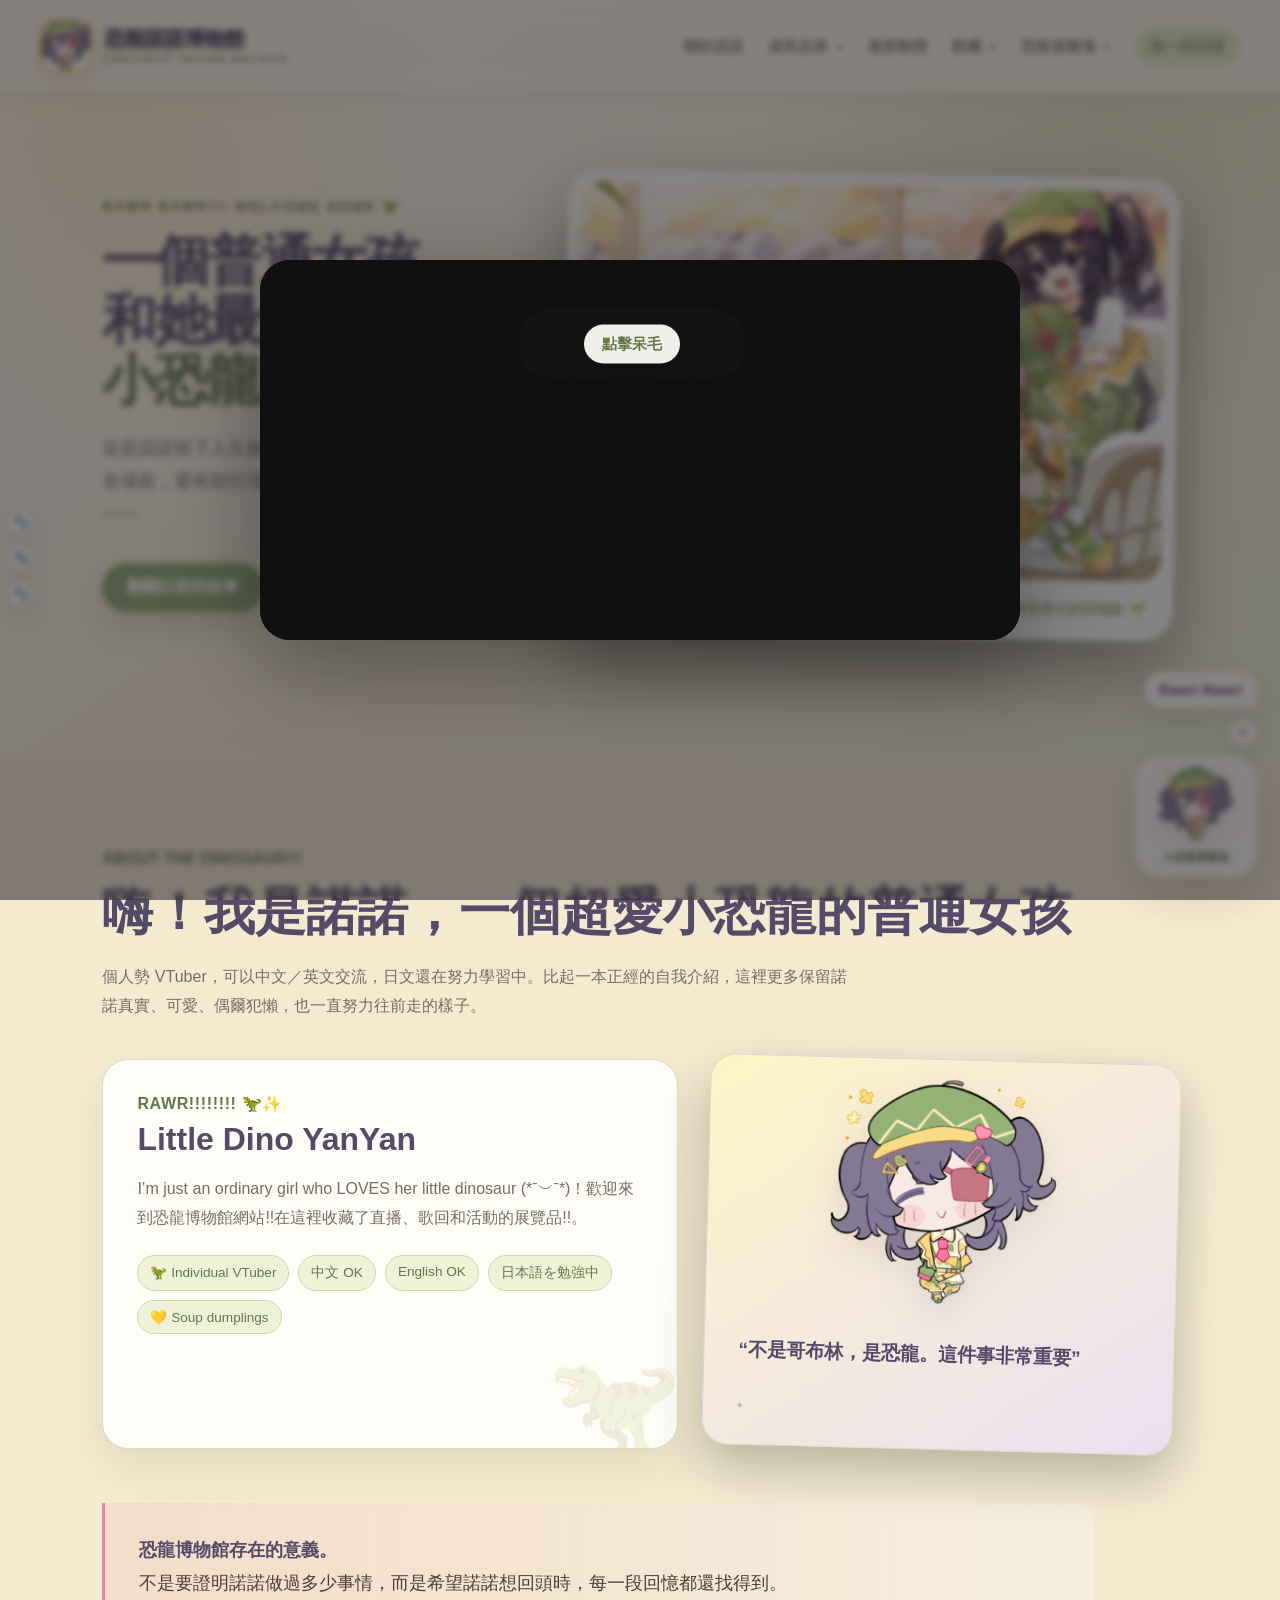
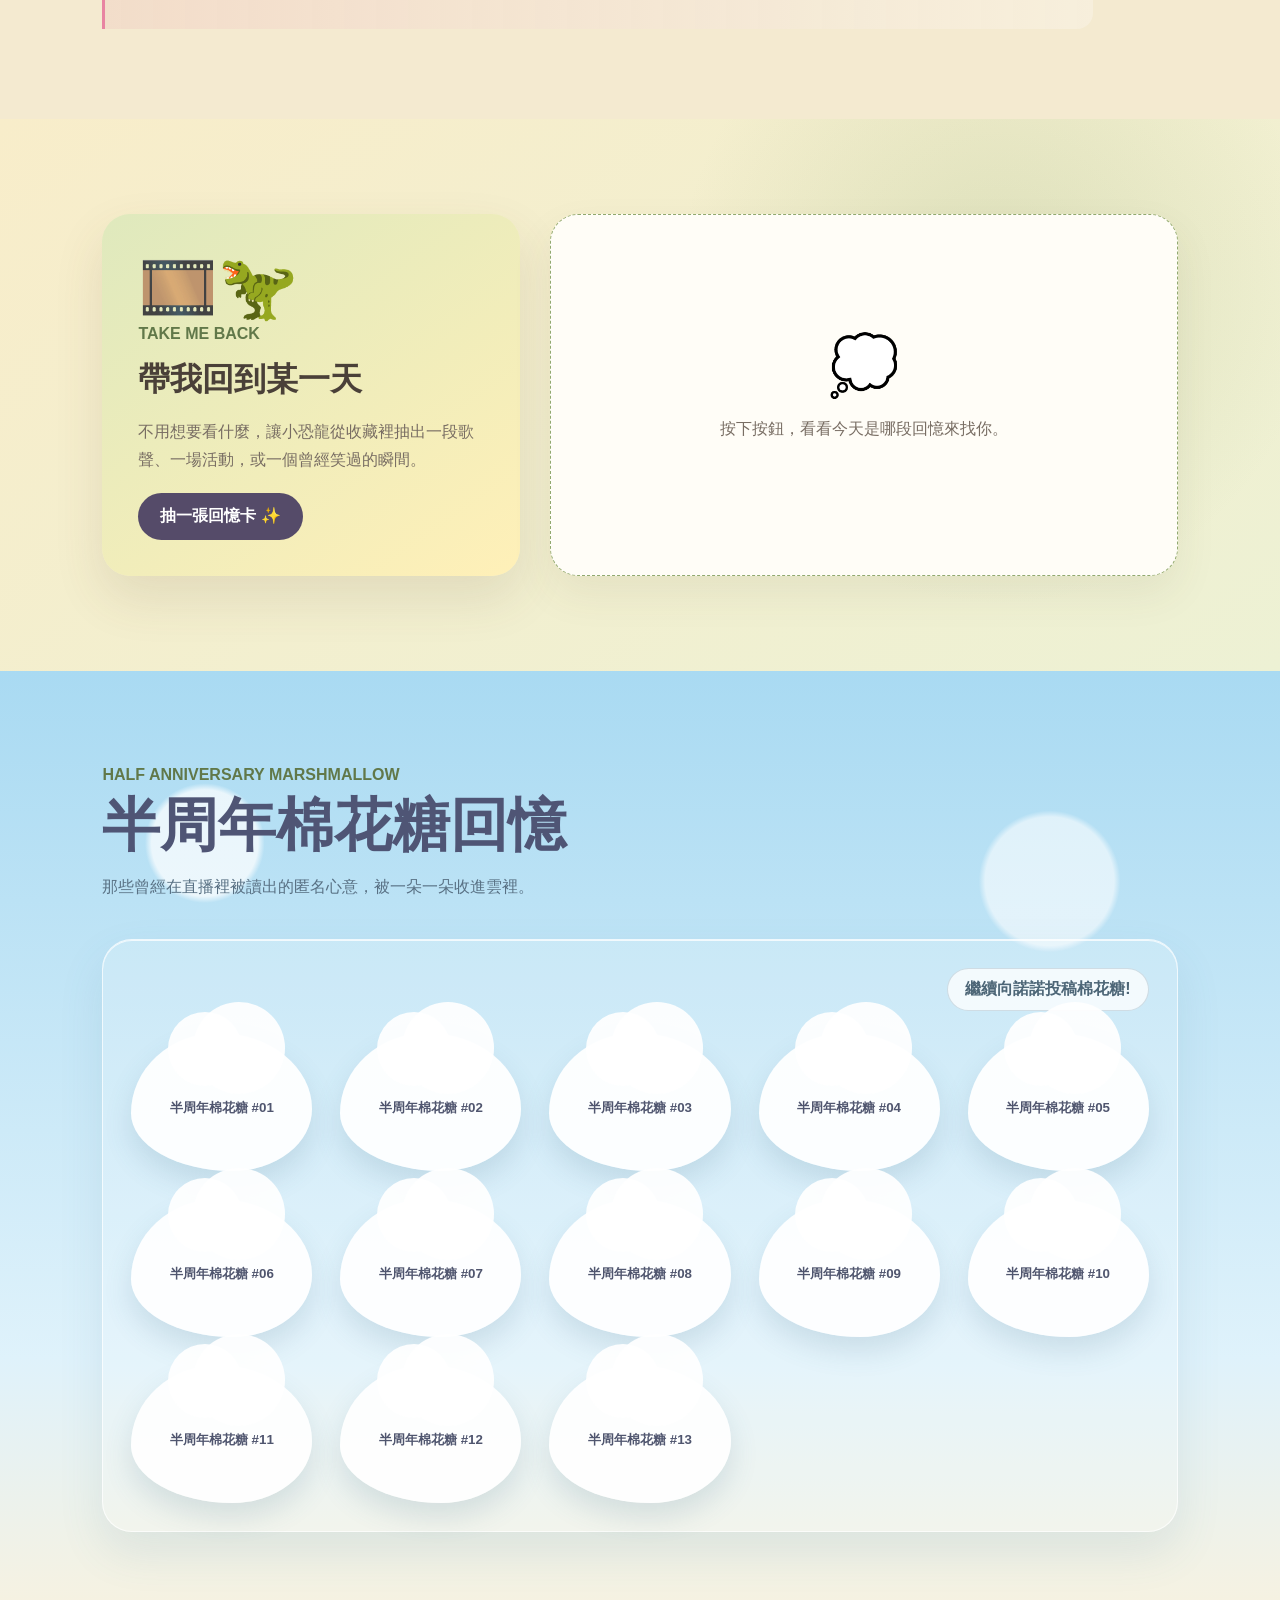
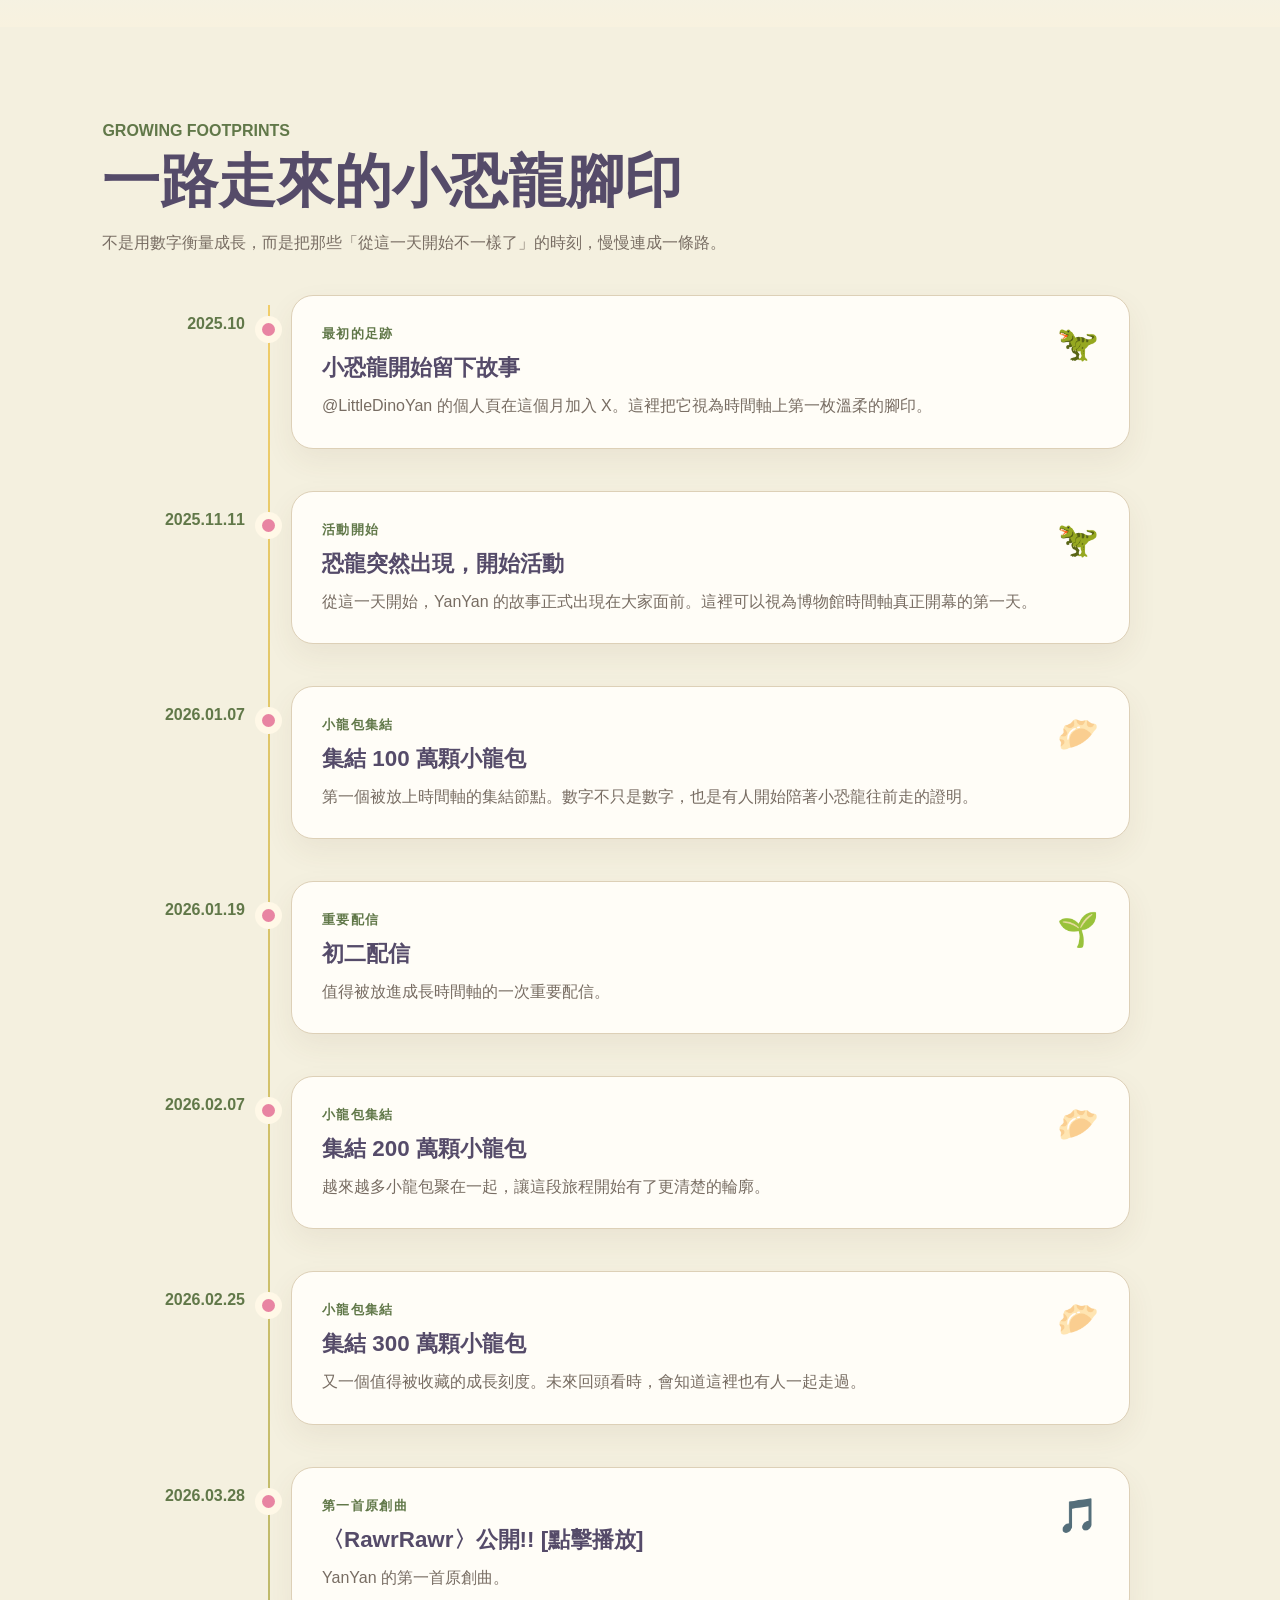
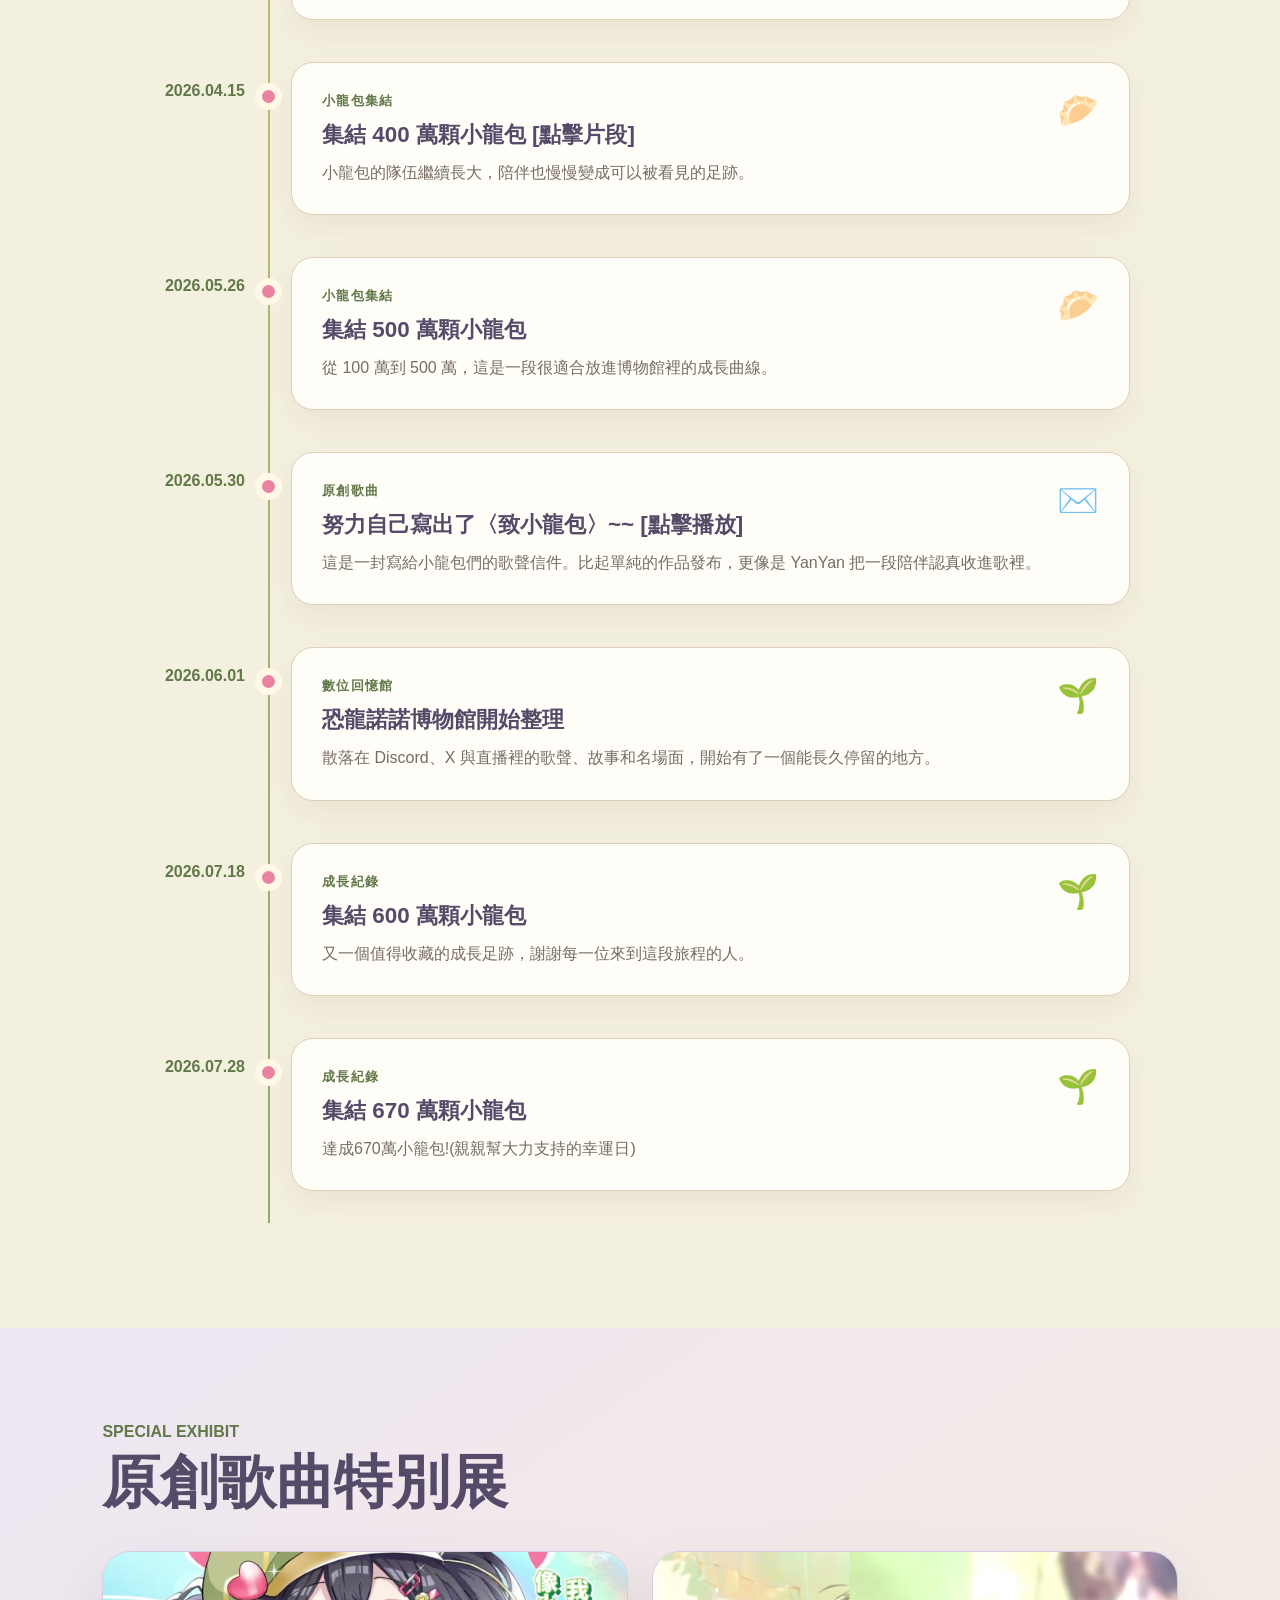
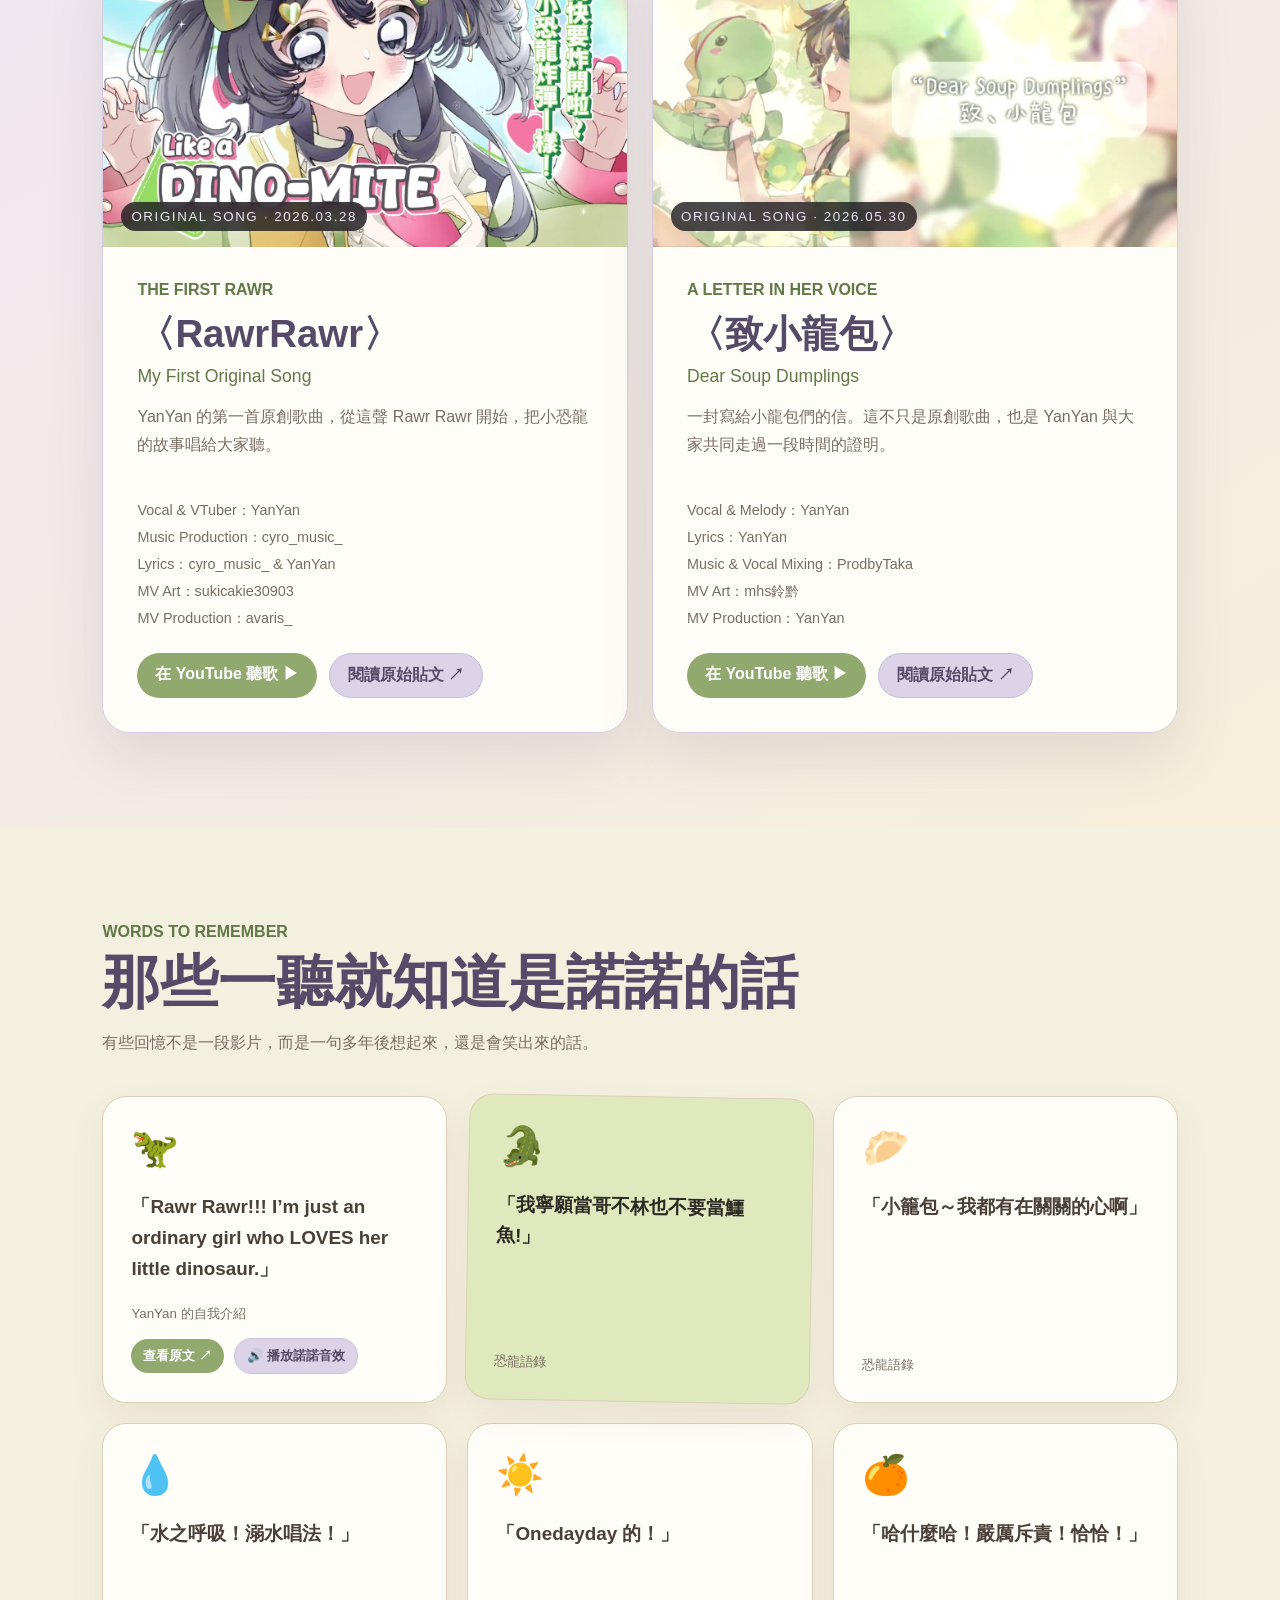
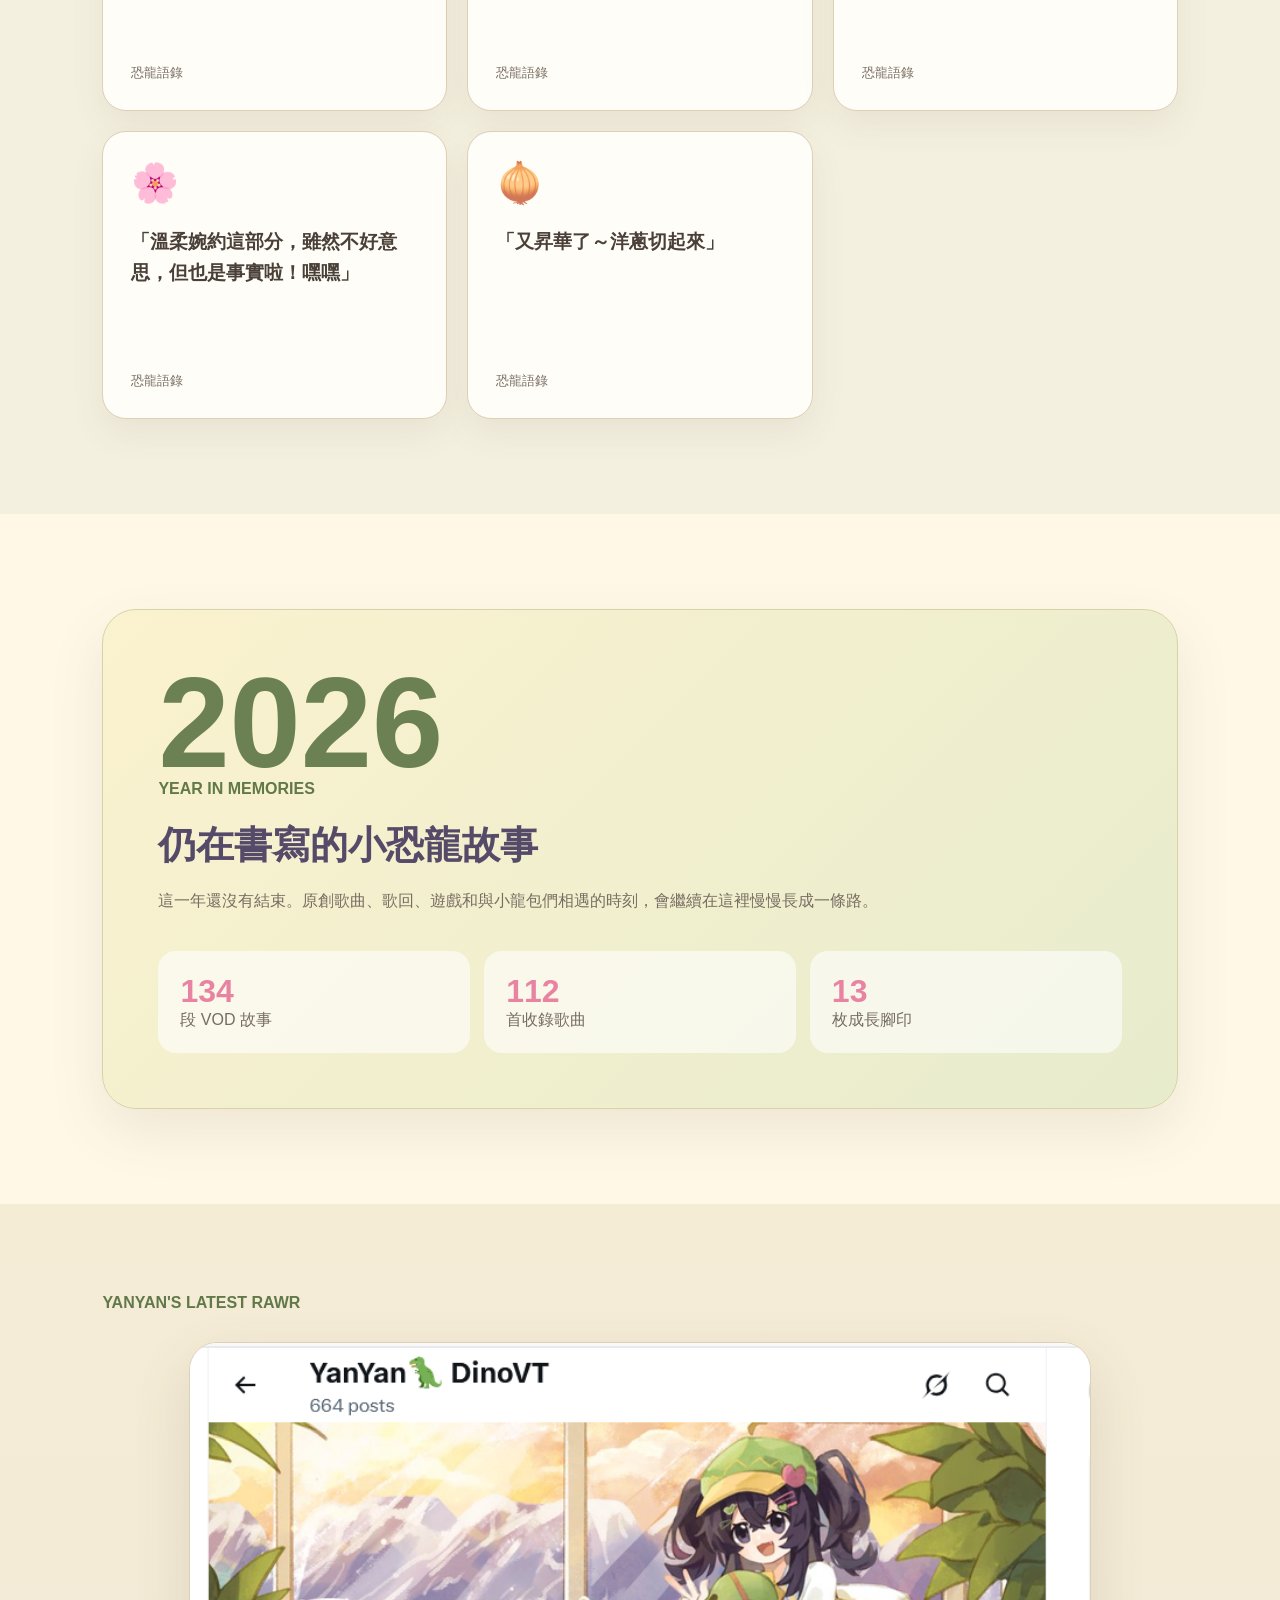
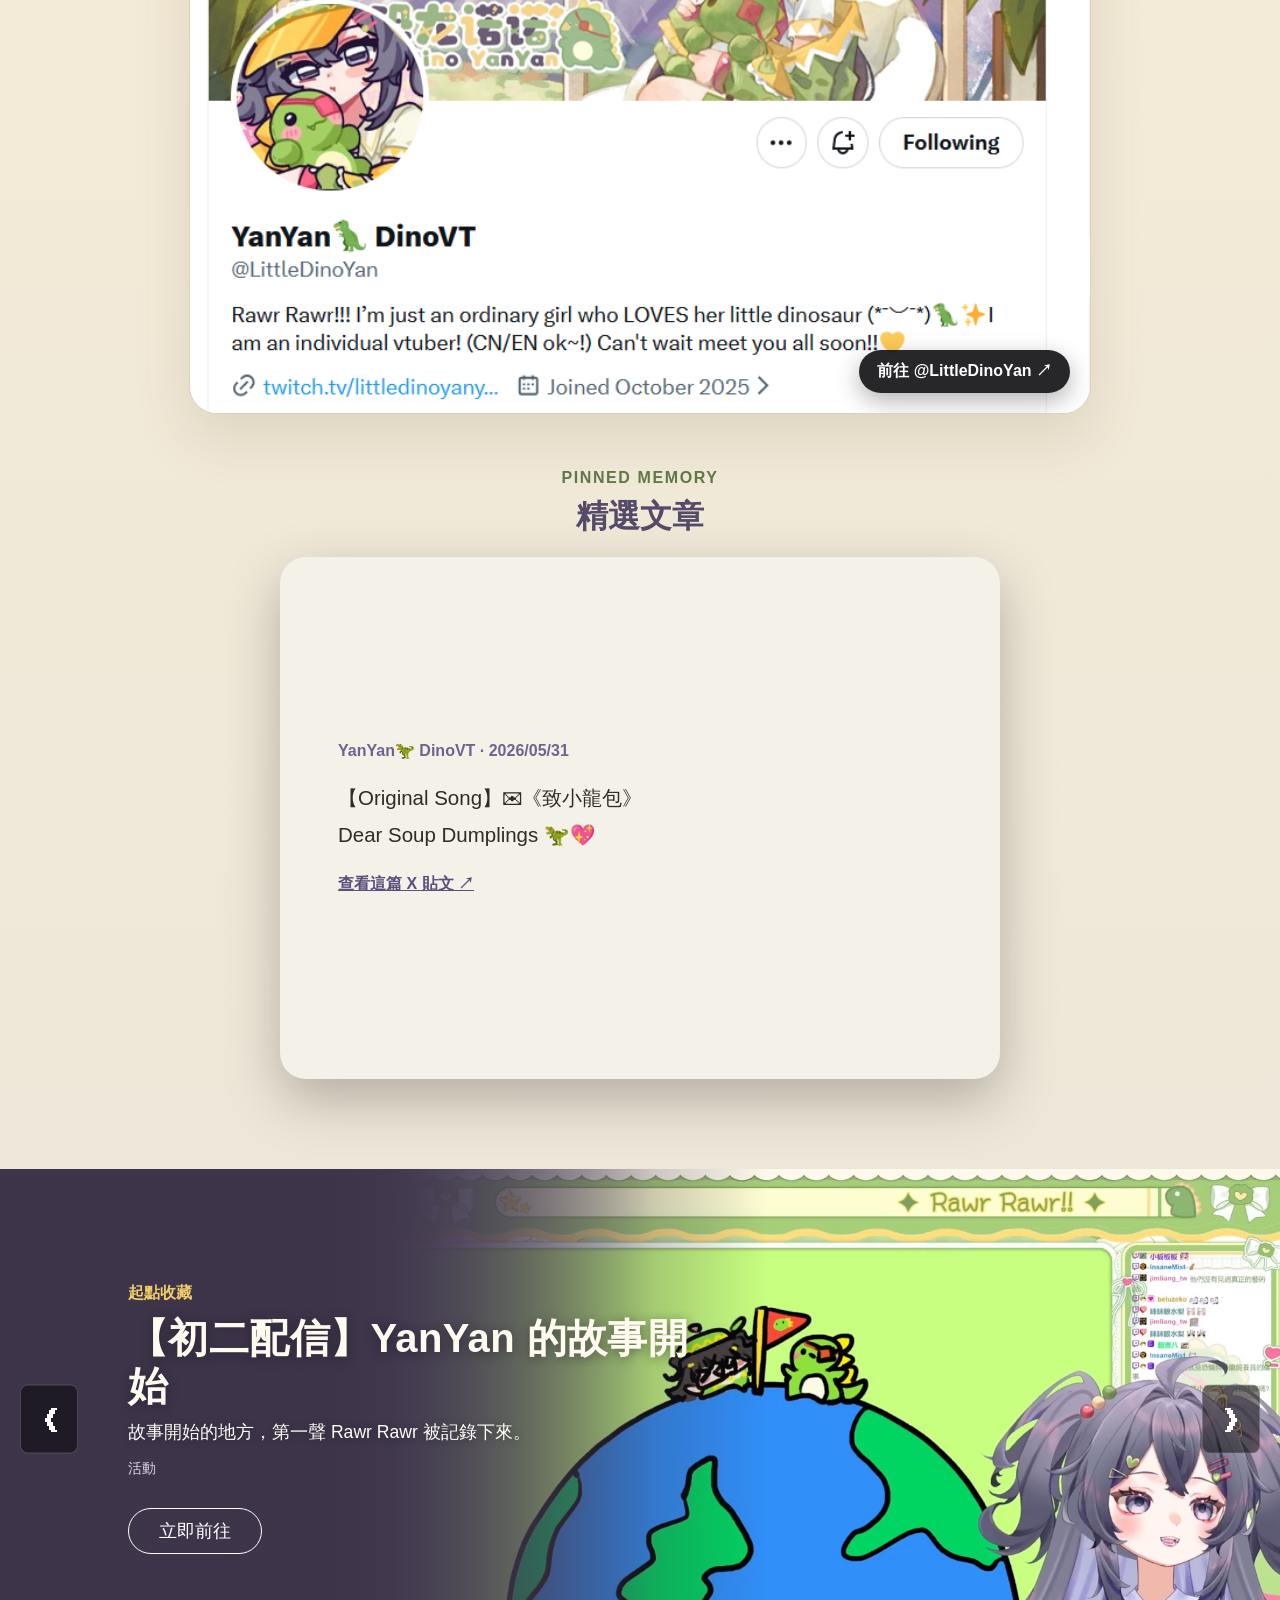
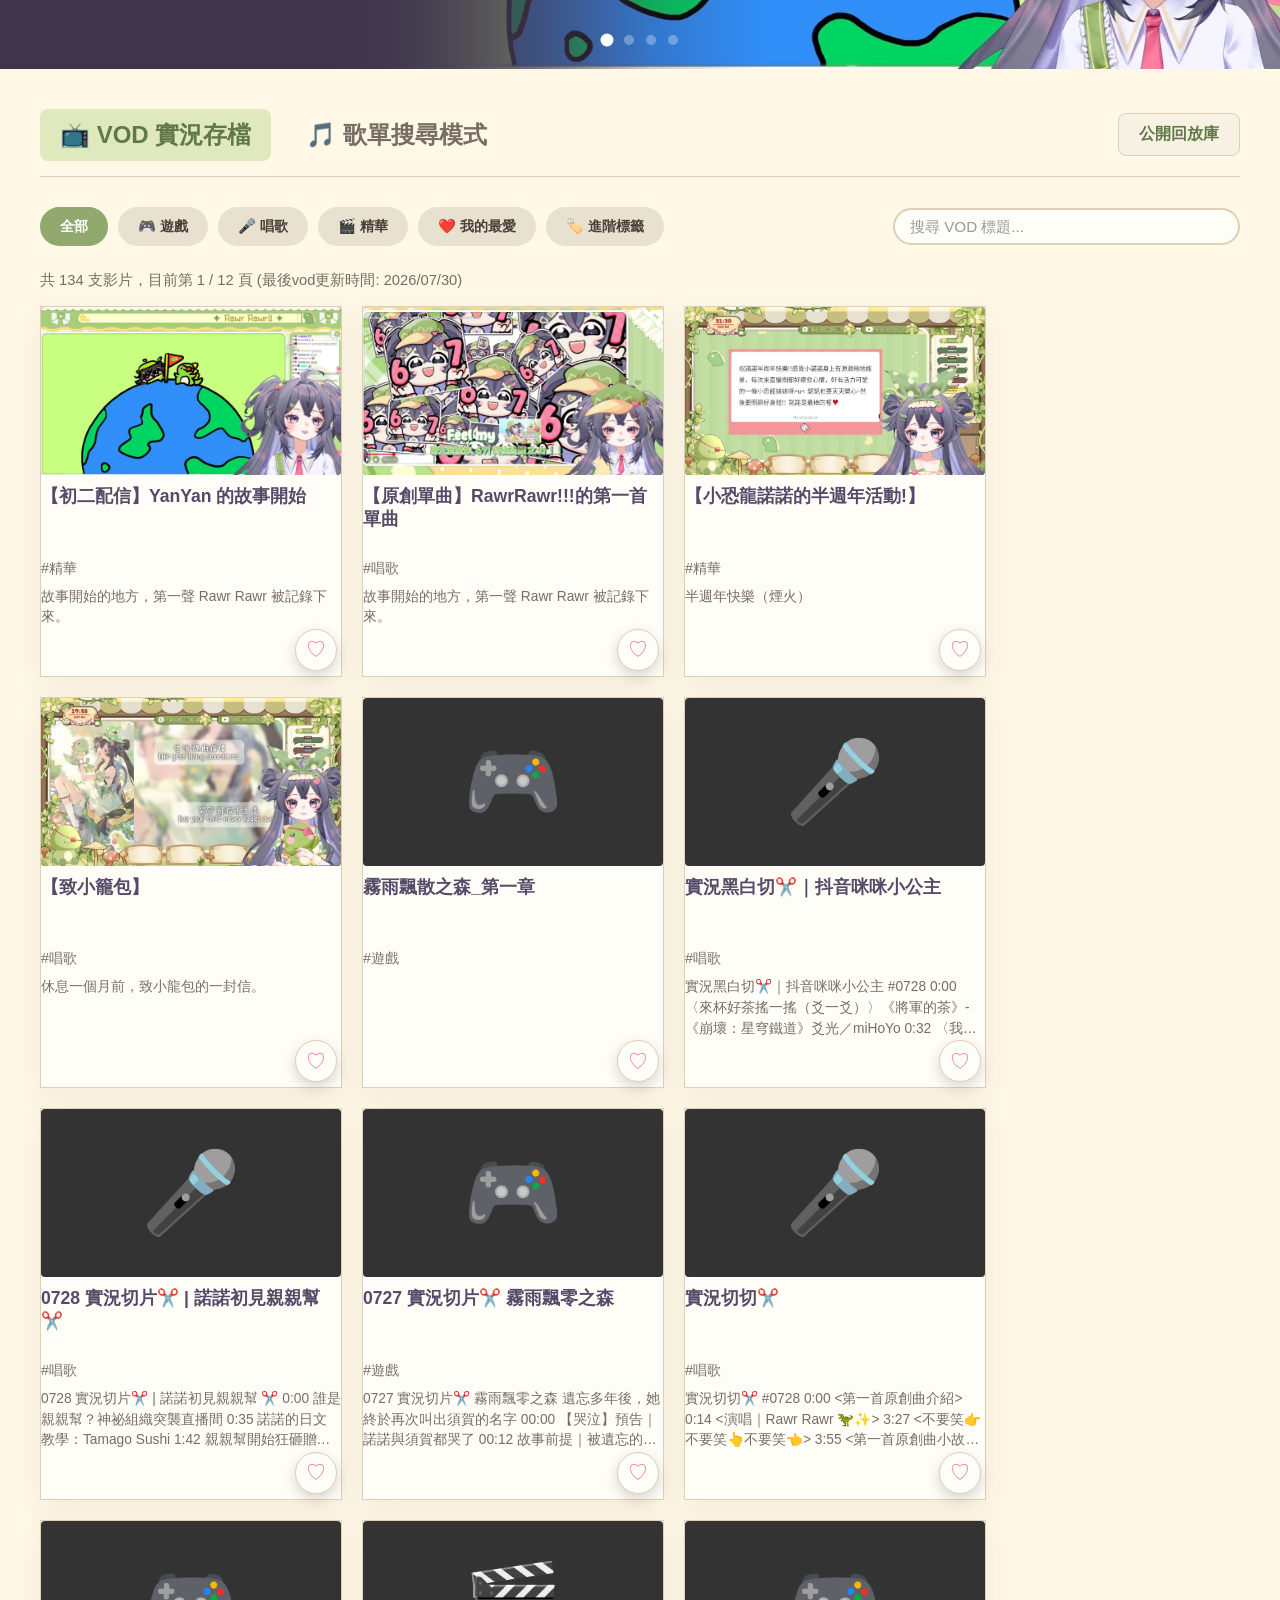
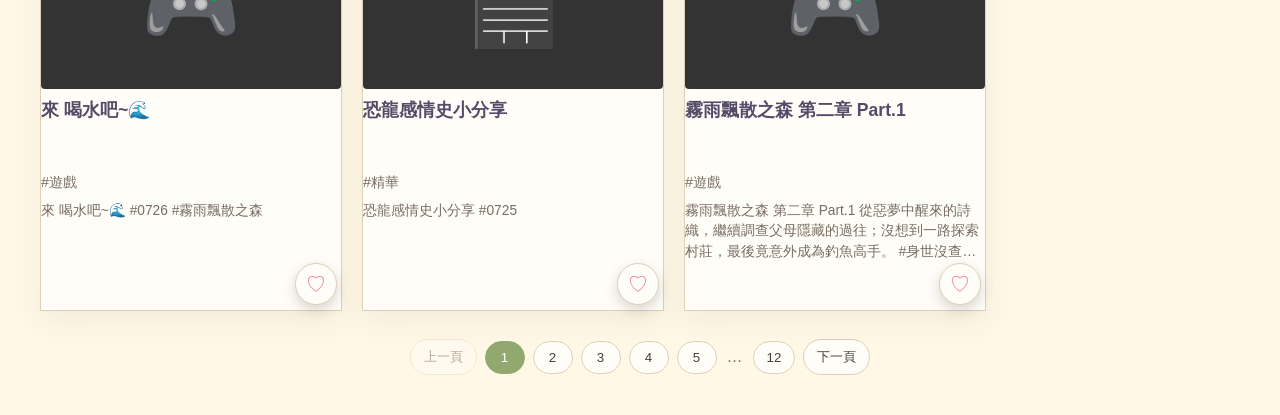
==== commit 1980532e: "Shrink side floating navigation" ====
--- a/index.html
+++ b/index.html
@@ -4,7 +4,7 @@
     <meta charset="UTF-8">
     <meta name="viewport" content="width=device-width, initial-scale=1.0">
     <title>恐龍諾諾博物館｜午後森林風格版</title>
-    <link rel="stylesheet" href="css/styles.css?v=20260802">
+    <link rel="stylesheet" href="css/styles.css?v=20260802b">
 </head>
 <body>
     <div id="amaterasuOverlay" class="amaterasu-overlay" aria-hidden="true"></div>
--- a/css/styles.css
+++ b/css/styles.css
@@ -713,21 +713,21 @@
         .nav-dropdown.open .nav-dropdown-arrow { transform: rotate(180deg); }
         .museum-side-rail {
             position: fixed;
-            top: 50%;
-            left: 10px;
+            top: 62%;
+            left: 6px;
             z-index: 24;
             display: grid;
-            gap: 10px;
+            gap: 7px;
             transform: translateY(-50%);
         }
         .museum-side-link {
-            width: 42px;
-            height: 42px;
+            width: 29px;
+            height: 29px;
             display: flex;
             align-items: center;
-            gap: 8px;
+            gap: 5px;
             overflow: hidden;
-            padding: 0 10px;
+            padding: 0 6px;
             border: 1px solid rgba(211,197,169,.82);
             border-radius: 999px;
             background: rgba(255,251,239,.92);
@@ -743,18 +743,24 @@
         .museum-side-link:nth-child(3) { animation-delay: -1.8s; }
         .museum-side-link:hover,
         .museum-side-link:focus-visible {
-            width: 146px;
+            width: 116px;
             background: #f4f7dd;
             color: #617849;
             outline: none;
             animation-play-state: paused;
         }
-        .museum-side-paw { flex: 0 0 20px; font-size: 1.05em; }
+        .museum-side-paw {
+            flex: 0 0 16px;
+            width: 16px;
+            text-align: center;
+            font-size: .72em;
+            line-height: 1;
+        }
         .museum-side-label {
             flex: 0 0 auto;
             opacity: 0;
             white-space: nowrap;
-            font-size: .86em;
+            font-size: .72em;
             font-weight: 900;
             transform: translateX(-5px);
             transition: opacity .16s ease, transform .16s ease;
@@ -766,7 +772,7 @@
         }
         @keyframes museumPawFloat {
             0%, 100% { transform: translateY(0); }
-            50% { transform: translateY(-3px); }
+            50% { transform: translateY(-2px); }
         }
         .home-hero {
             min-height: 720px; padding: 120px 8% 70px; box-sizing: border-box;
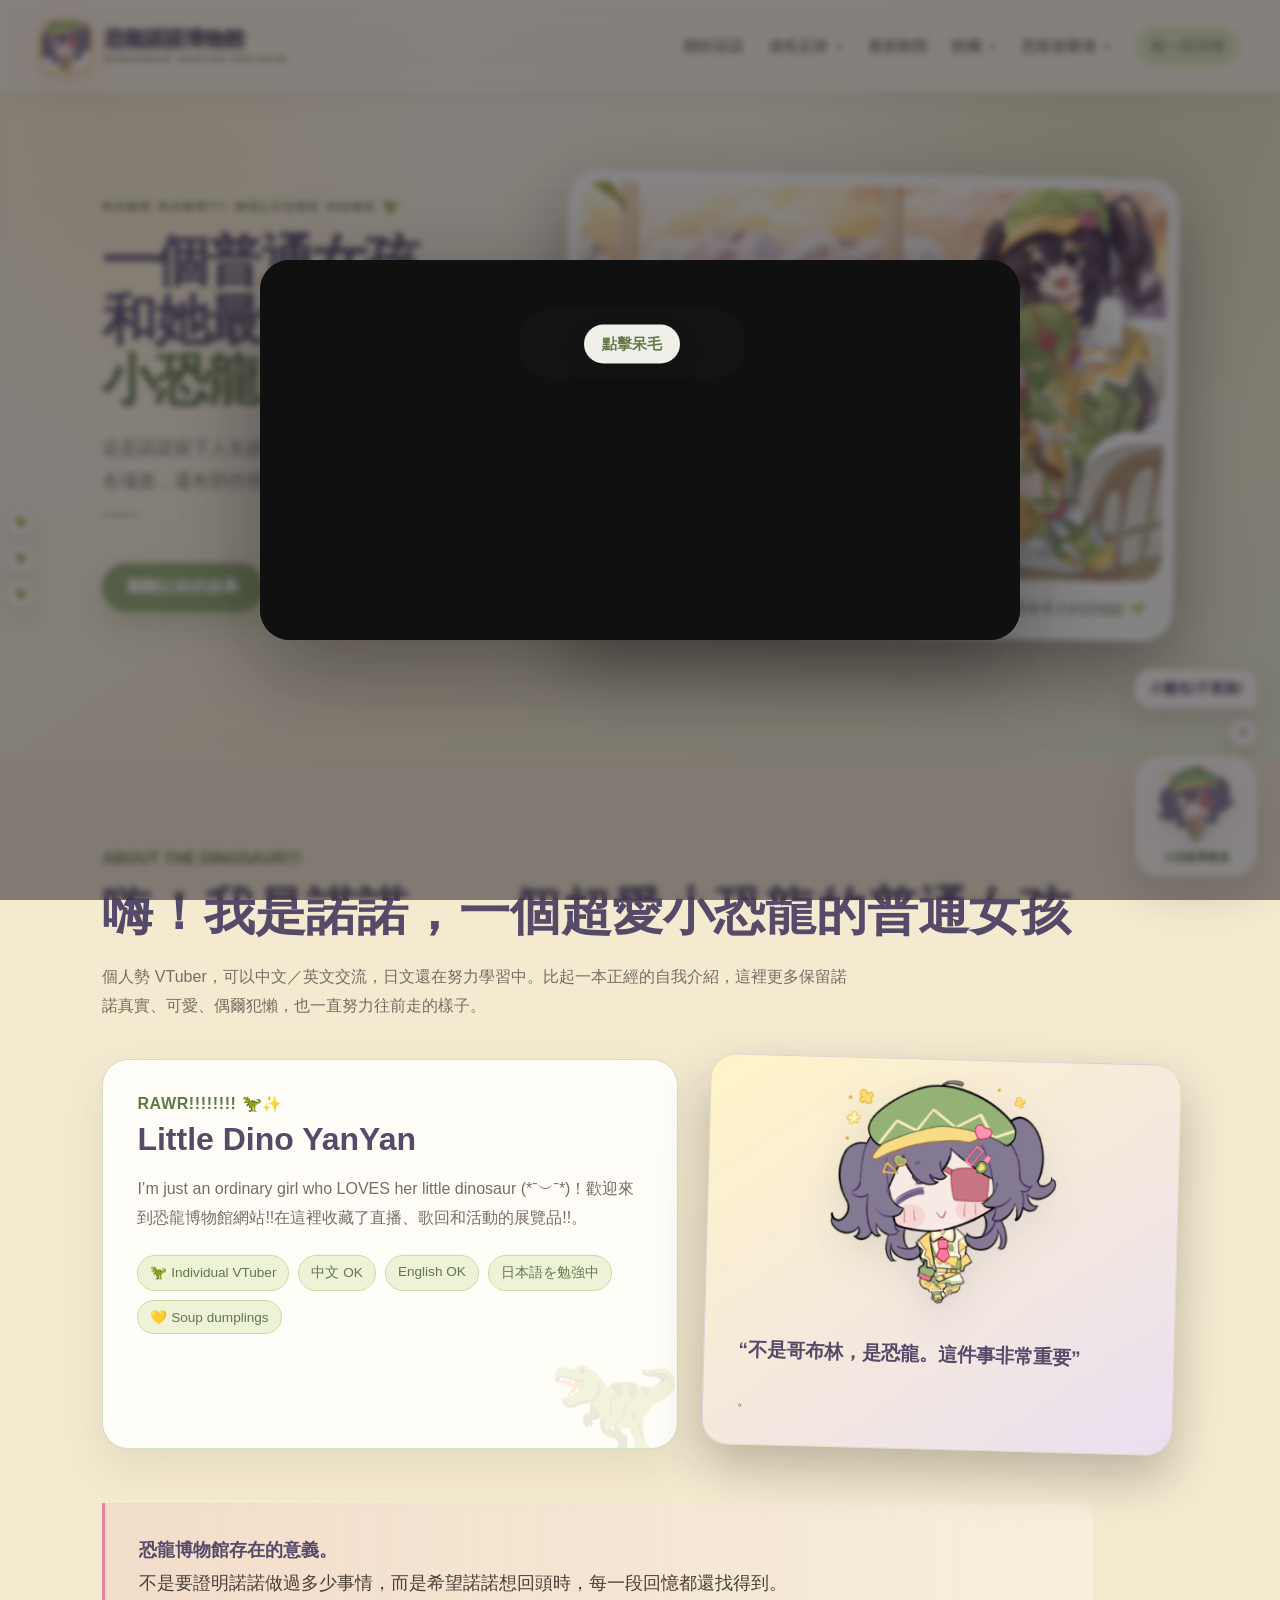
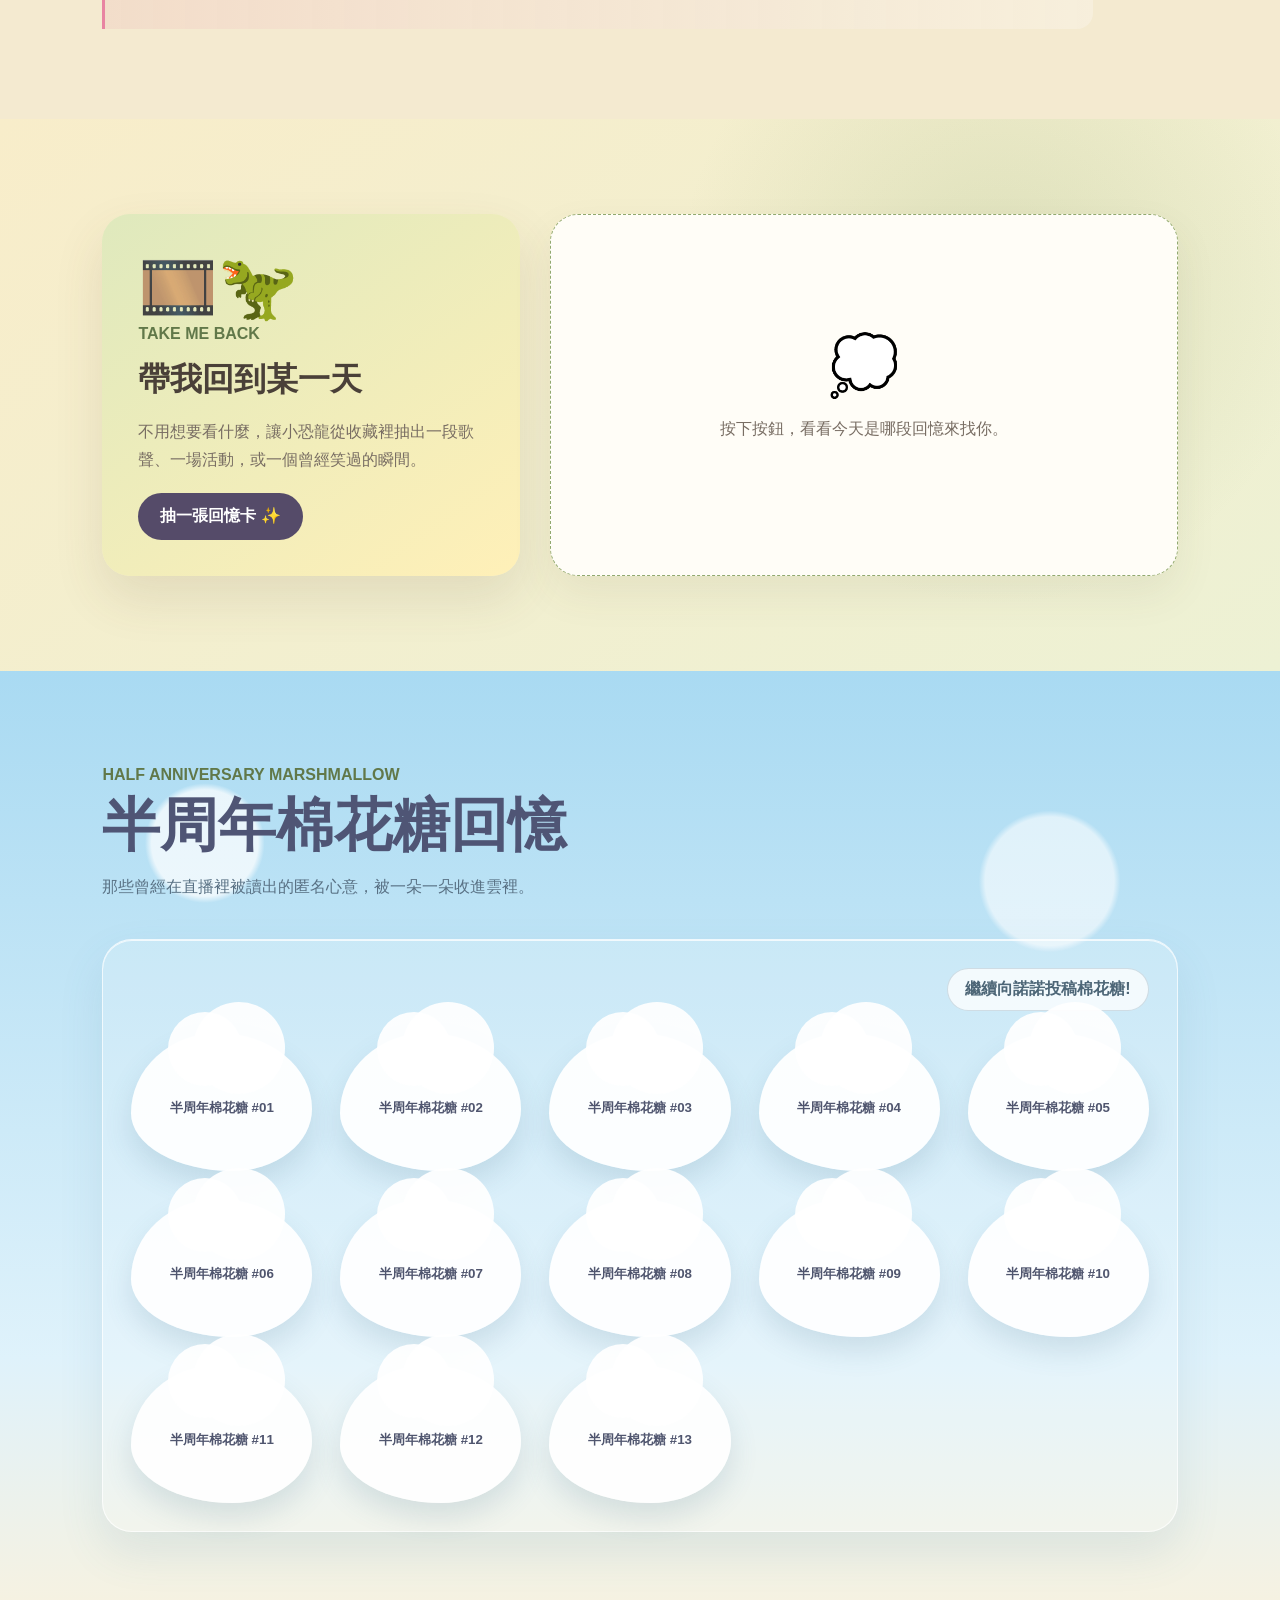
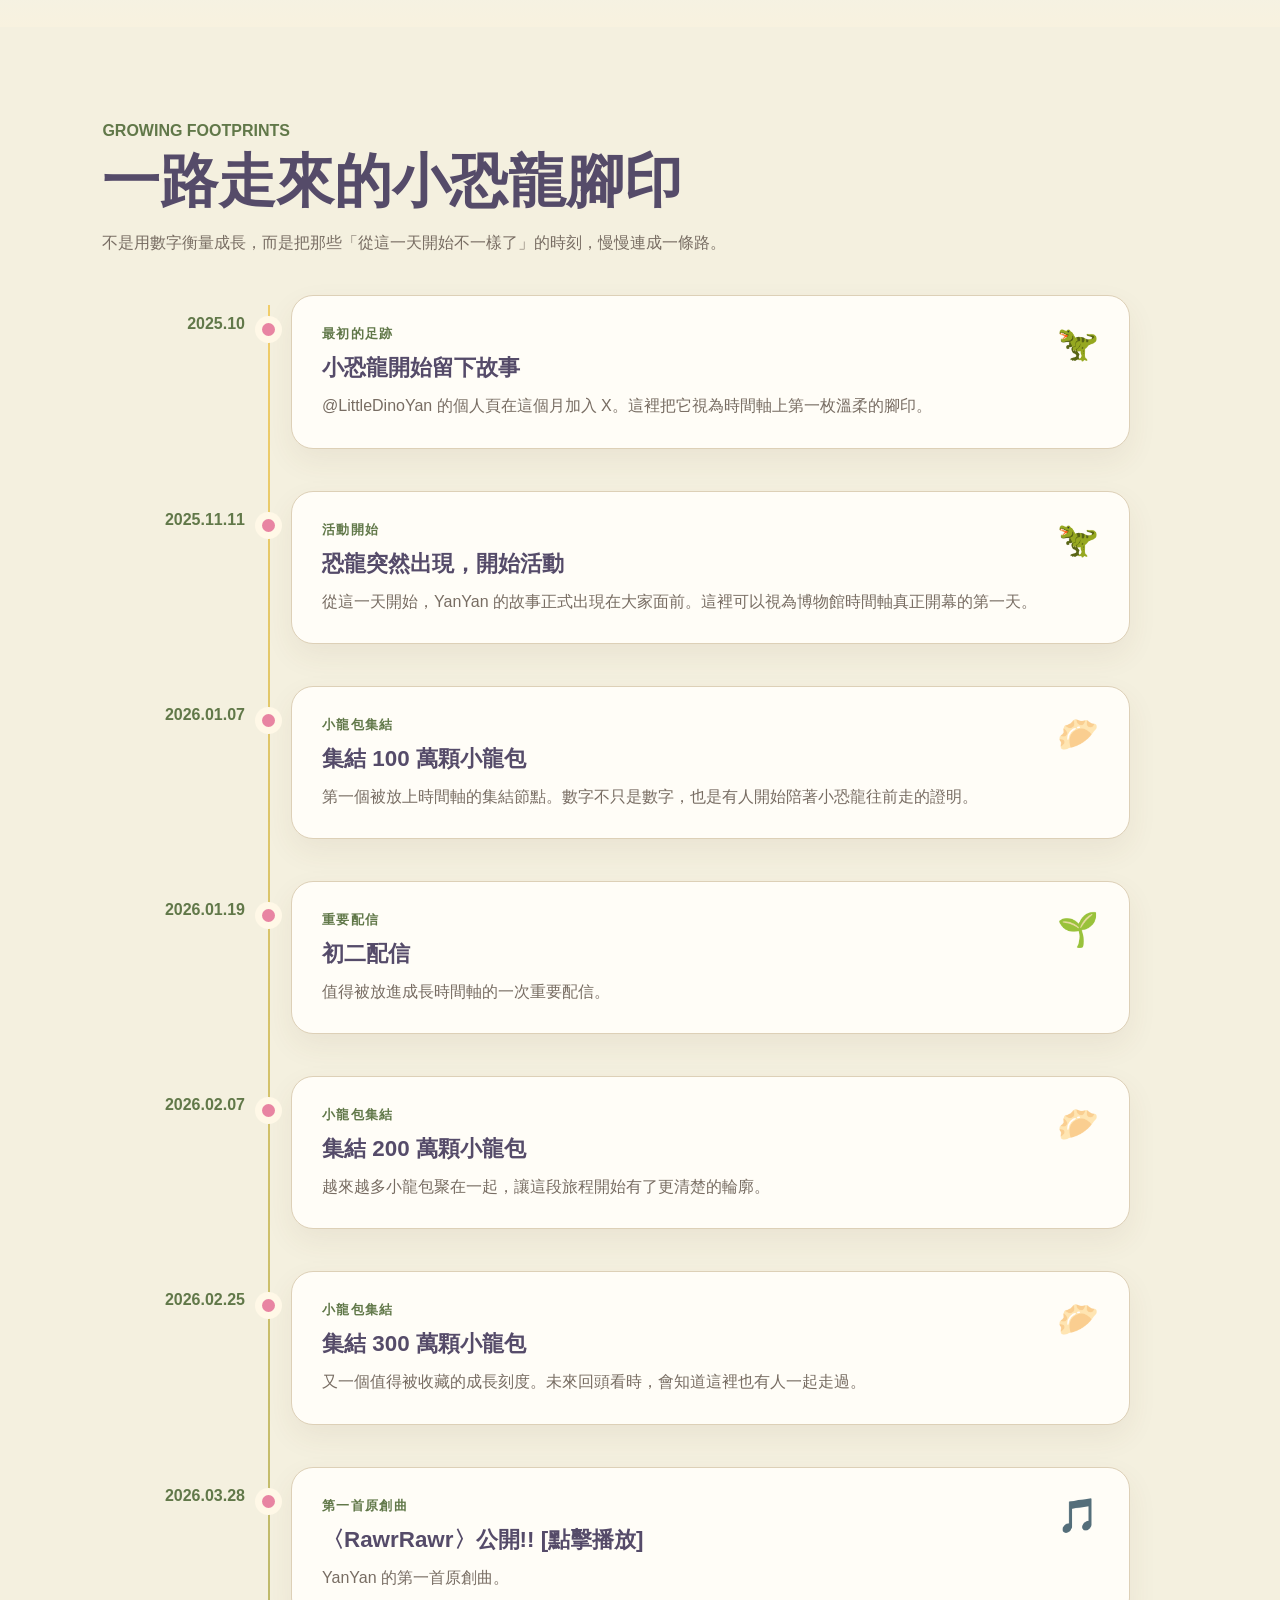
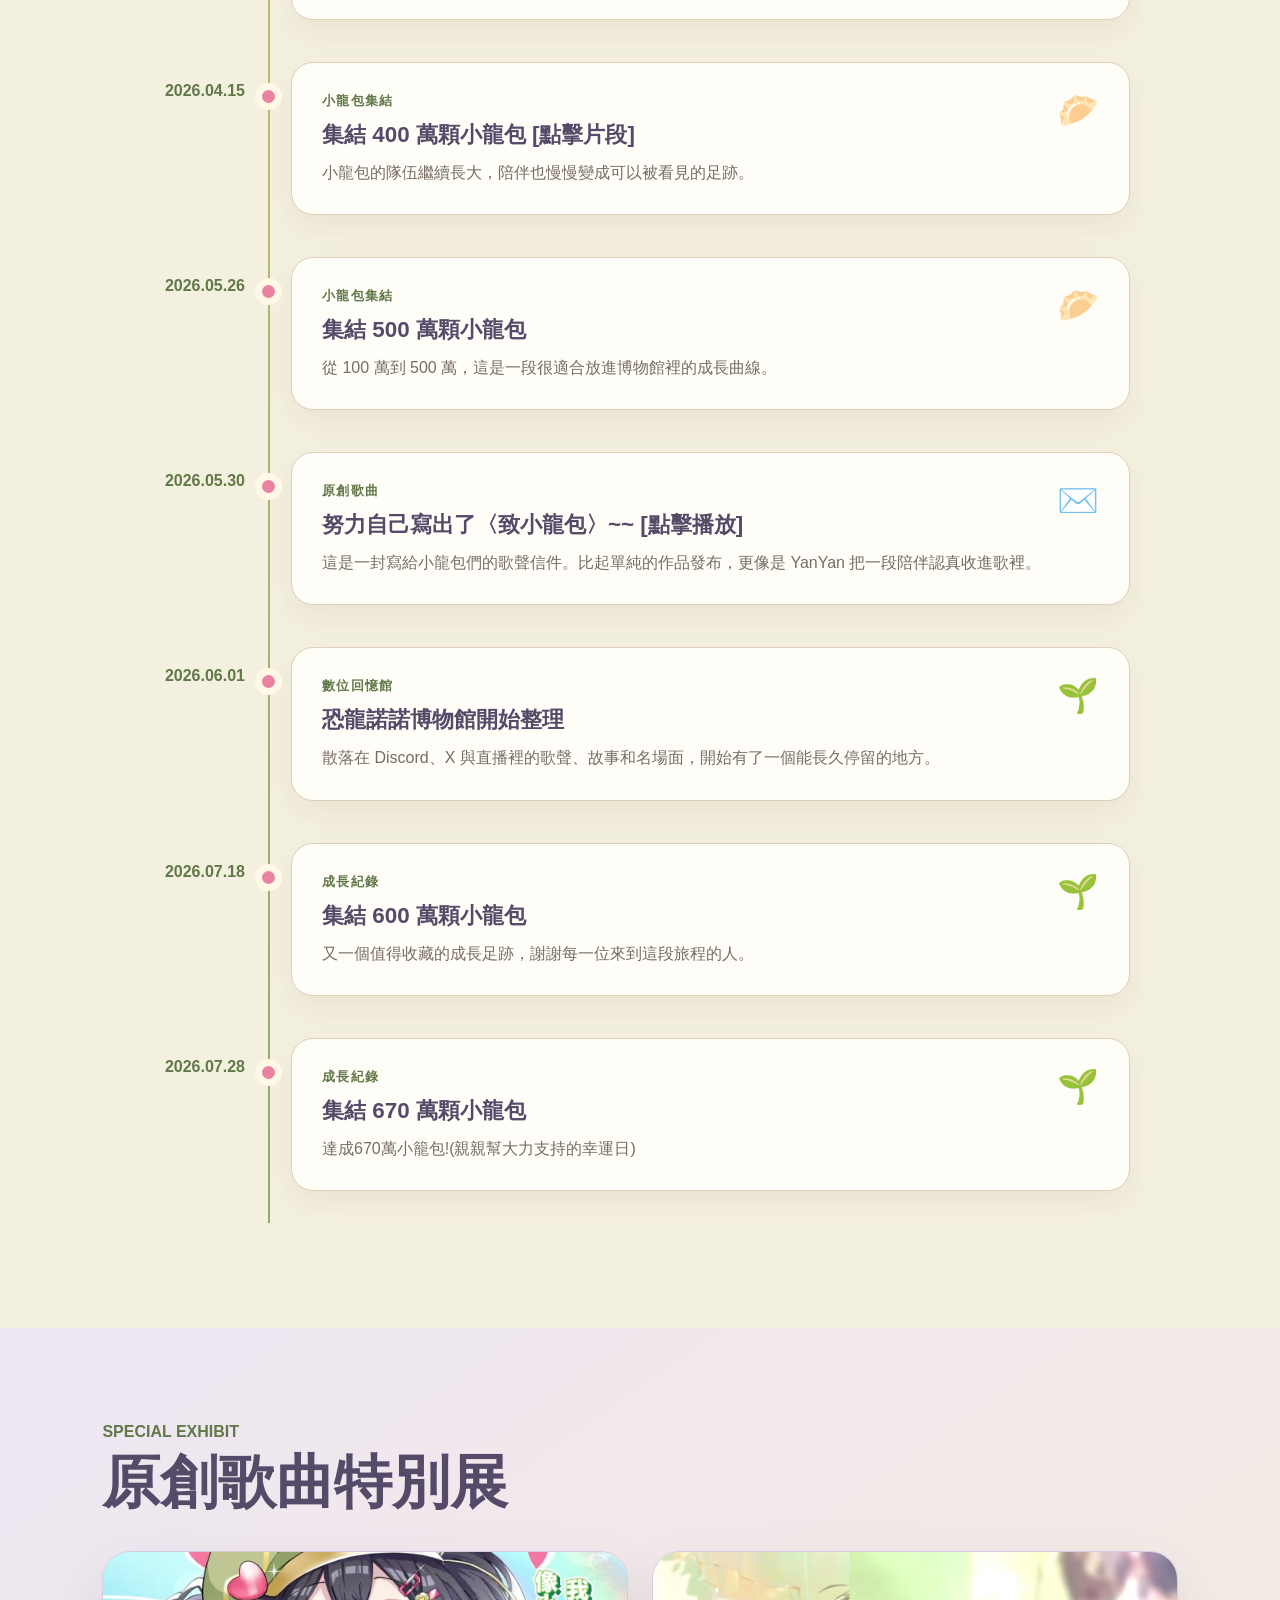
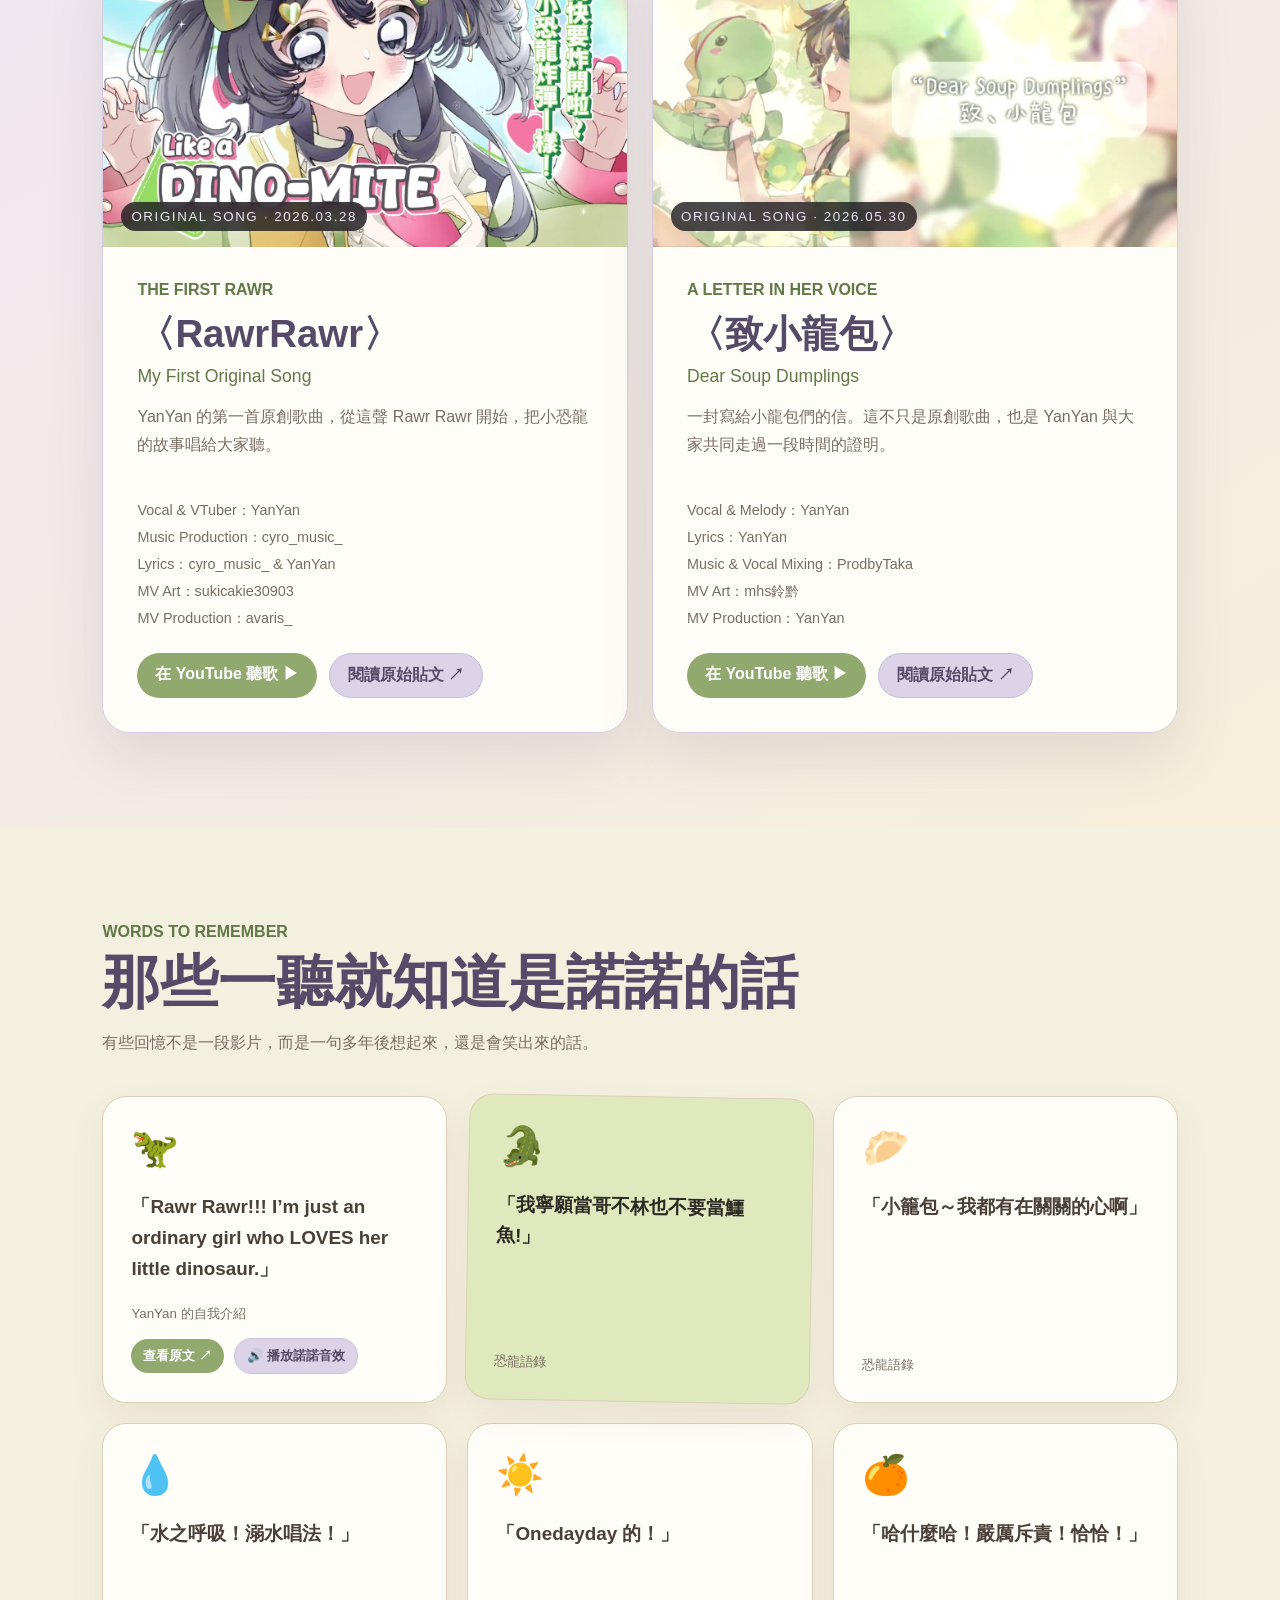
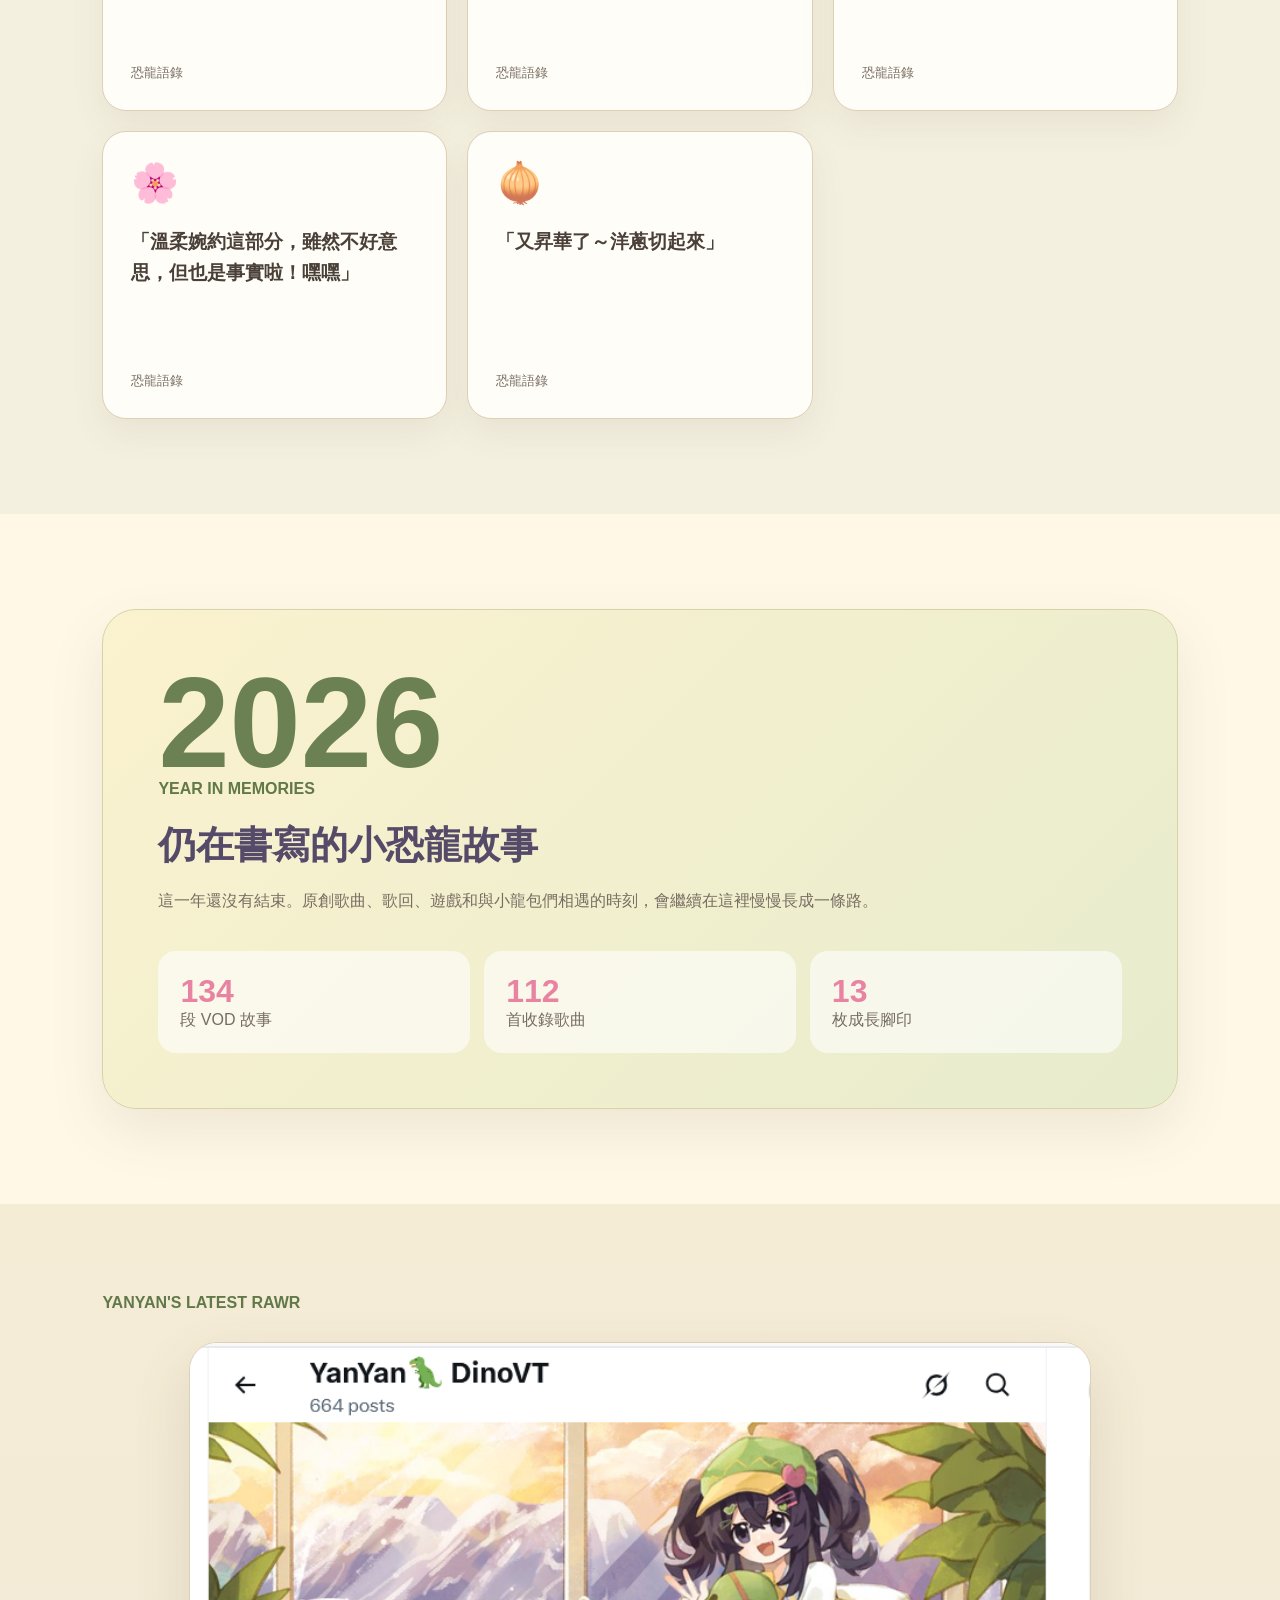
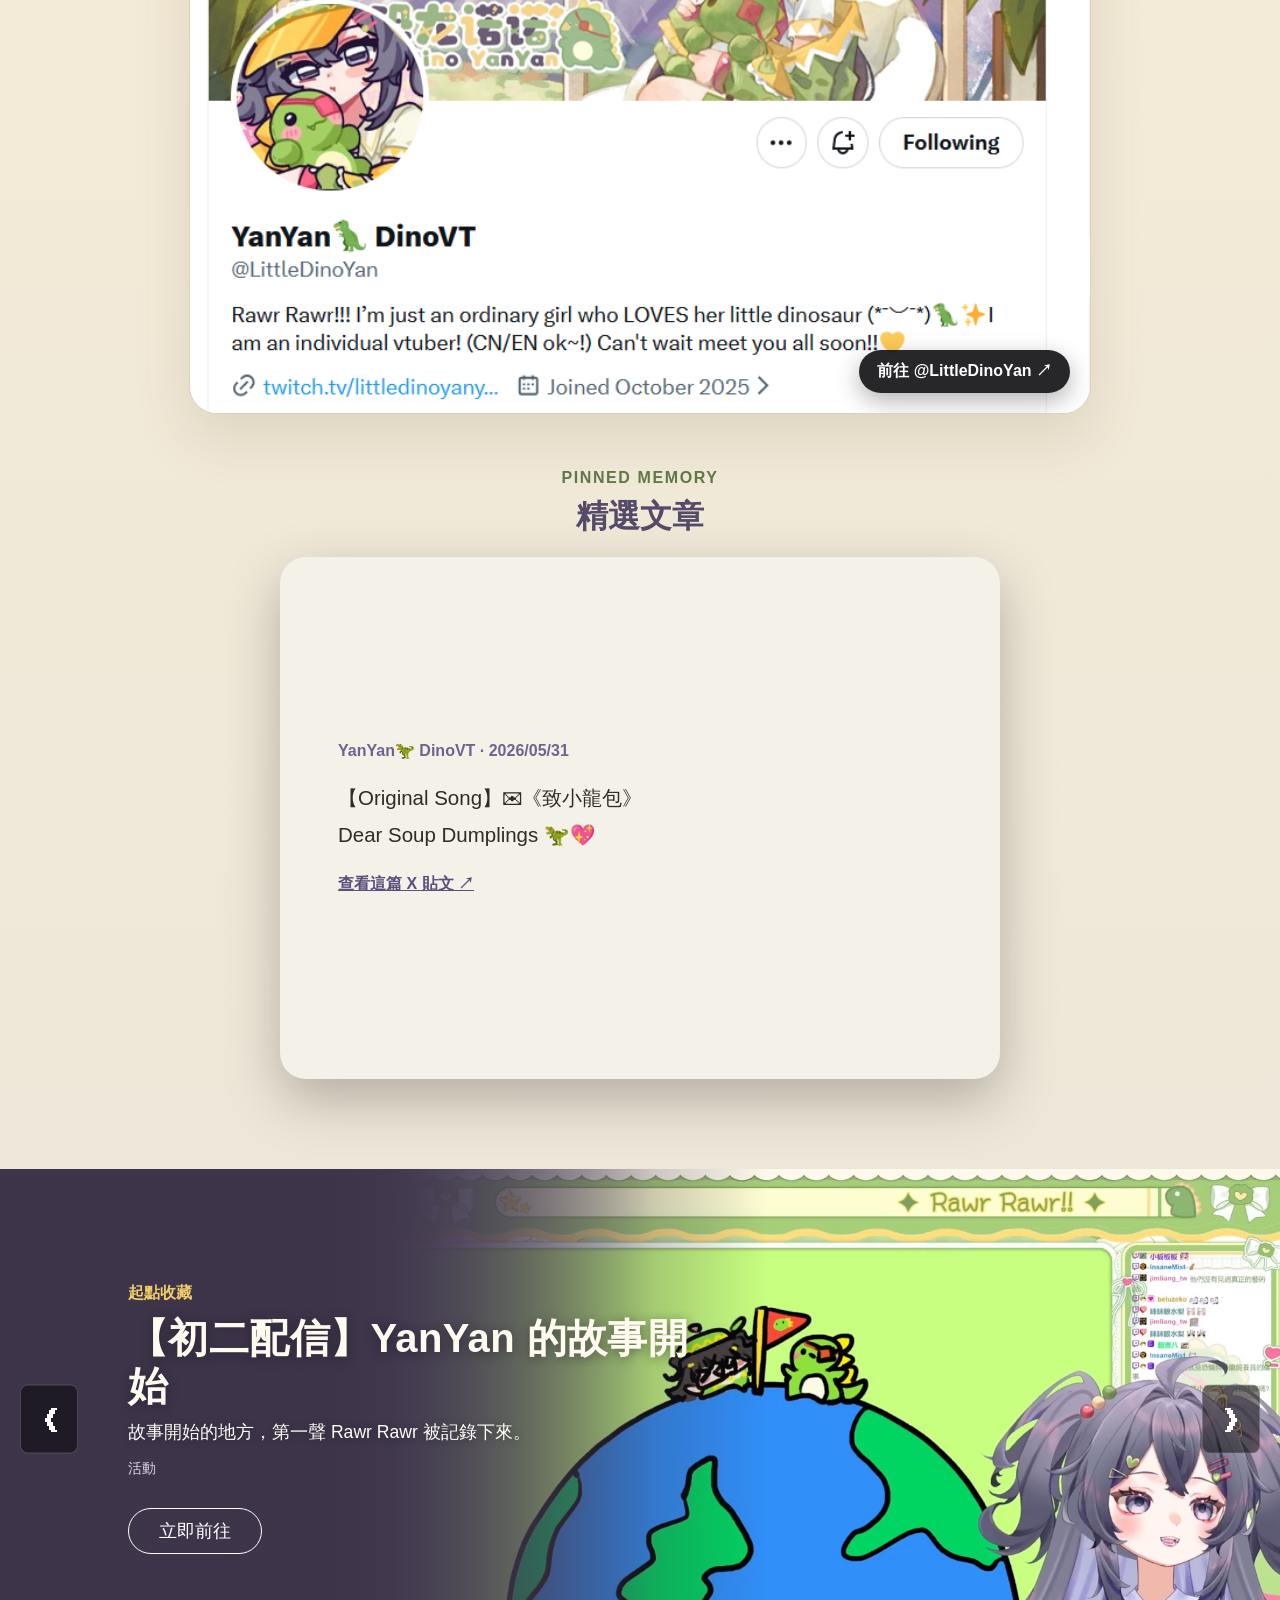
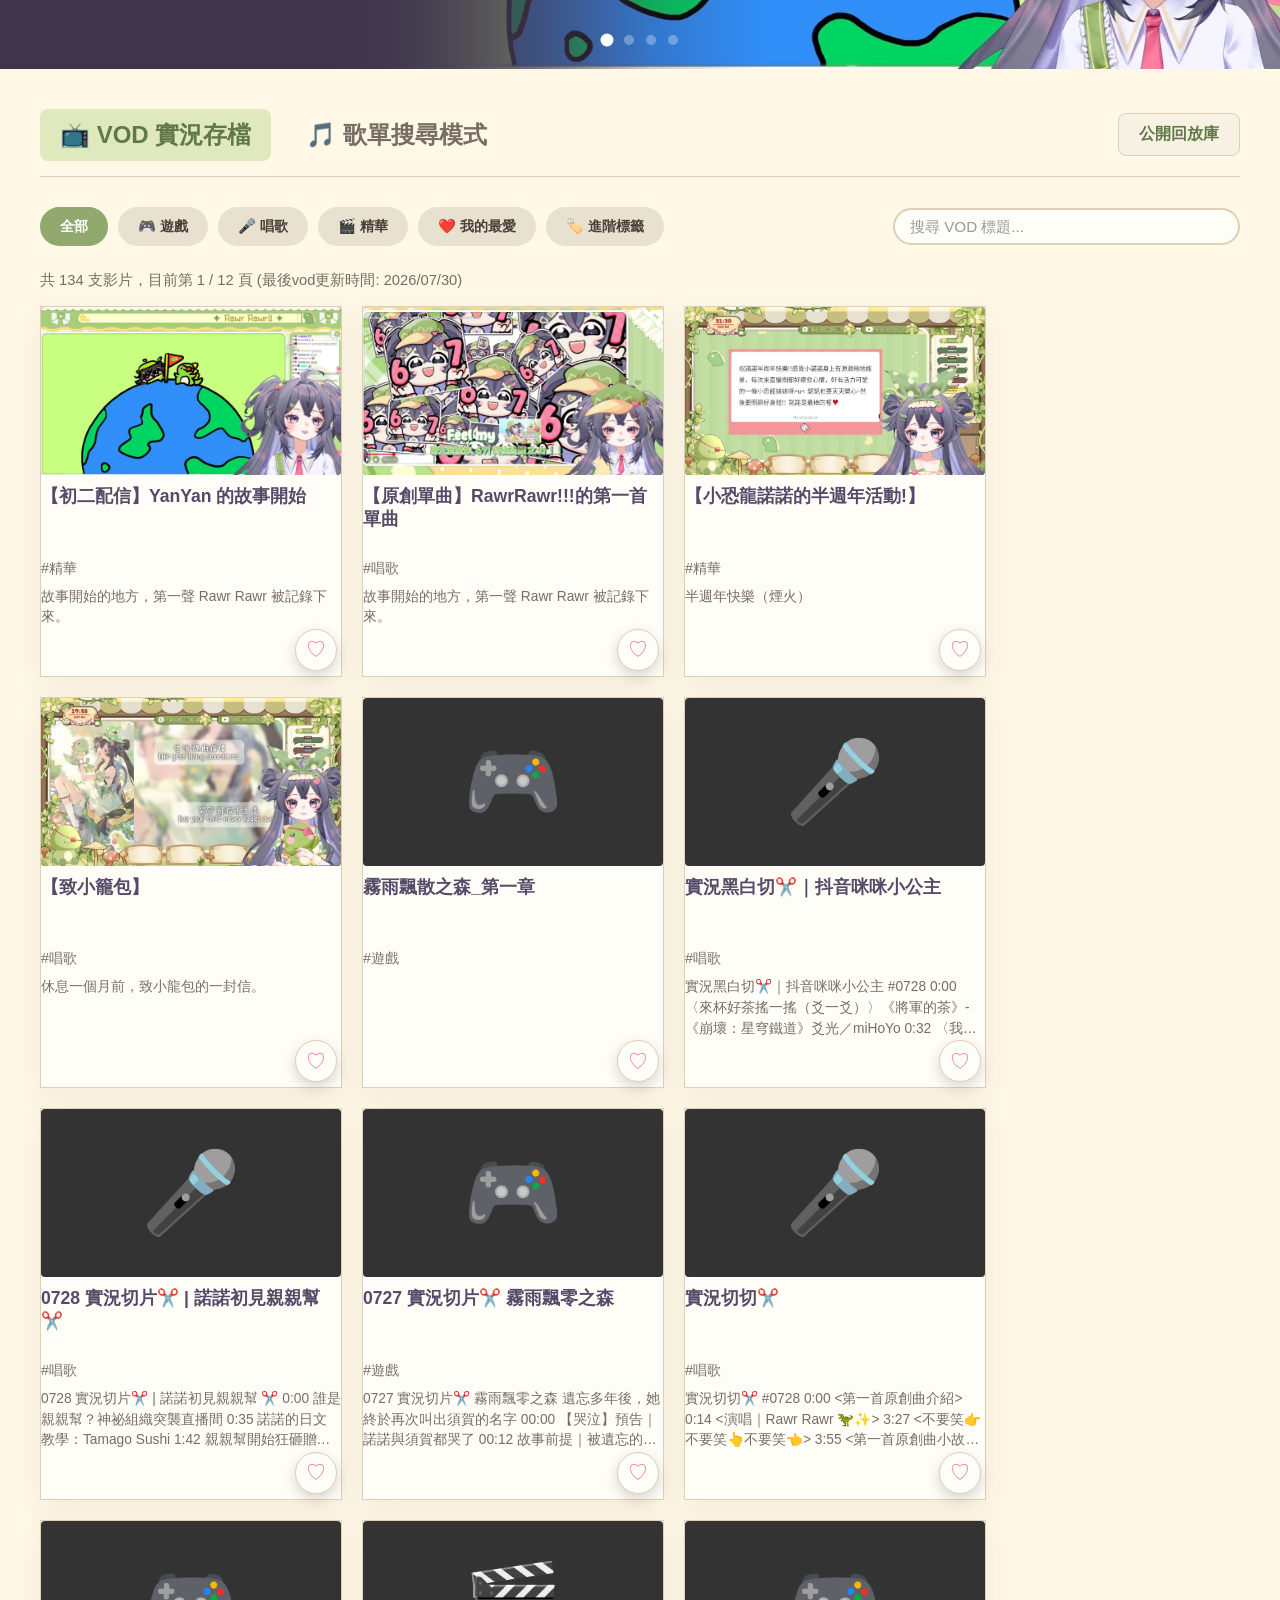
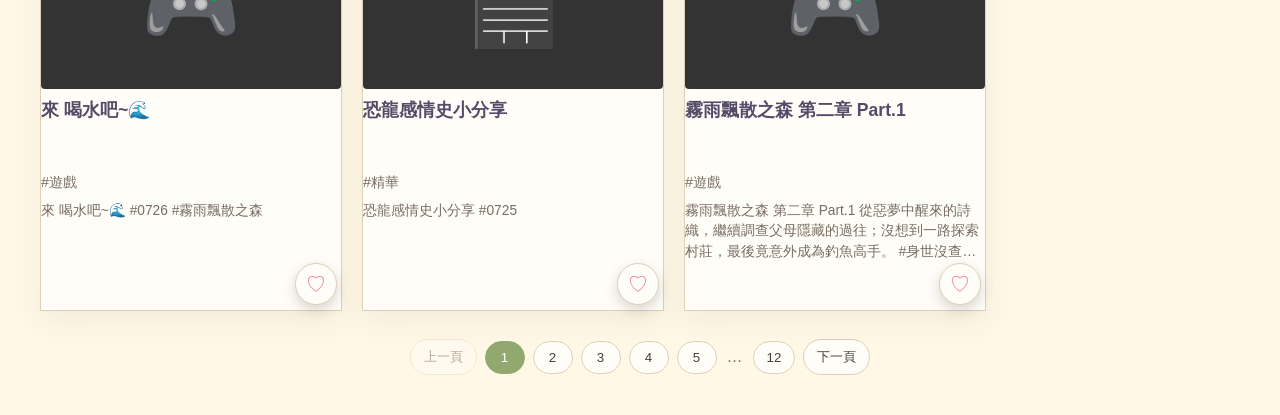
==== commit 84a63e38: "Update home navigation and floating icons" ====
--- a/index.html
+++ b/index.html
@@ -6,7 +6,7 @@
     <title>恐龍諾諾博物館｜午後森林風格版</title>
     <link rel="stylesheet" href="css/styles.css?v=20260802b">
 </head>
-<body>
+<body id="top">
     <div id="amaterasuOverlay" class="amaterasu-overlay" aria-hidden="true"></div>
     <div id="amaterasuPopout" class="amaterasu-popout" aria-hidden="true">
         <div class="amaterasu-flames"></div>
@@ -115,7 +115,7 @@
             </div>
         </div>
         <nav class="top-nav" aria-label="主要選單">
-            <a href="#about">關於諾諾</a>
+            <a href="#top">關於諾諾</a>
             <div class="nav-dropdown">
                 <button class="nav-dropdown-toggle" type="button" aria-haspopup="true" aria-expanded="false">
                     成長足跡 <span class="nav-dropdown-arrow">▾</span>
@@ -149,9 +149,9 @@
     </header>
 
     <nav class="museum-side-rail" aria-label="展區快速導覽">
-        <a class="museum-side-link" href="#about" aria-label="關於諾諾"><span class="museum-side-paw" aria-hidden="true">🐾</span><span class="museum-side-label">關於諾諾</span></a>
-        <a class="museum-side-link" href="#timeline" aria-label="成長足跡"><span class="museum-side-paw" aria-hidden="true">🐾</span><span class="museum-side-label">成長足跡</span></a>
-        <a class="museum-side-link" href="#archive" aria-label="館藏"><span class="museum-side-paw" aria-hidden="true">🐾</span><span class="museum-side-label">館藏</span></a>
+        <a class="museum-side-link" href="#top" aria-label="關於諾諾"><span class="museum-side-paw" aria-hidden="true">🦖</span><span class="museum-side-label">關於諾諾</span></a>
+        <a class="museum-side-link" href="#timeline" aria-label="成長足跡"><span class="museum-side-paw" aria-hidden="true">🦖</span><span class="museum-side-label">成長足跡</span></a>
+        <a class="museum-side-link" href="#archive" aria-label="館藏"><span class="museum-side-paw" aria-hidden="true">🦖</span><span class="museum-side-label">館藏</span></a>
     </nav>
 
     <main>
@@ -2946,7 +2946,7 @@
             slideIntervalTimer = setInterval(nextSlide, 5000);
         }
     </script>
-    <script src="js/external-link-position.js?v=20260802"></script>
+    <script src="js/external-link-position.js?v=20260802b"></script>
     <script src="js/easter-eggs/amaterasu.js?v=20260801"></script>
     <script async src="https://platform.twitter.com/widgets.js" charset="utf-8"></script>
 </body>
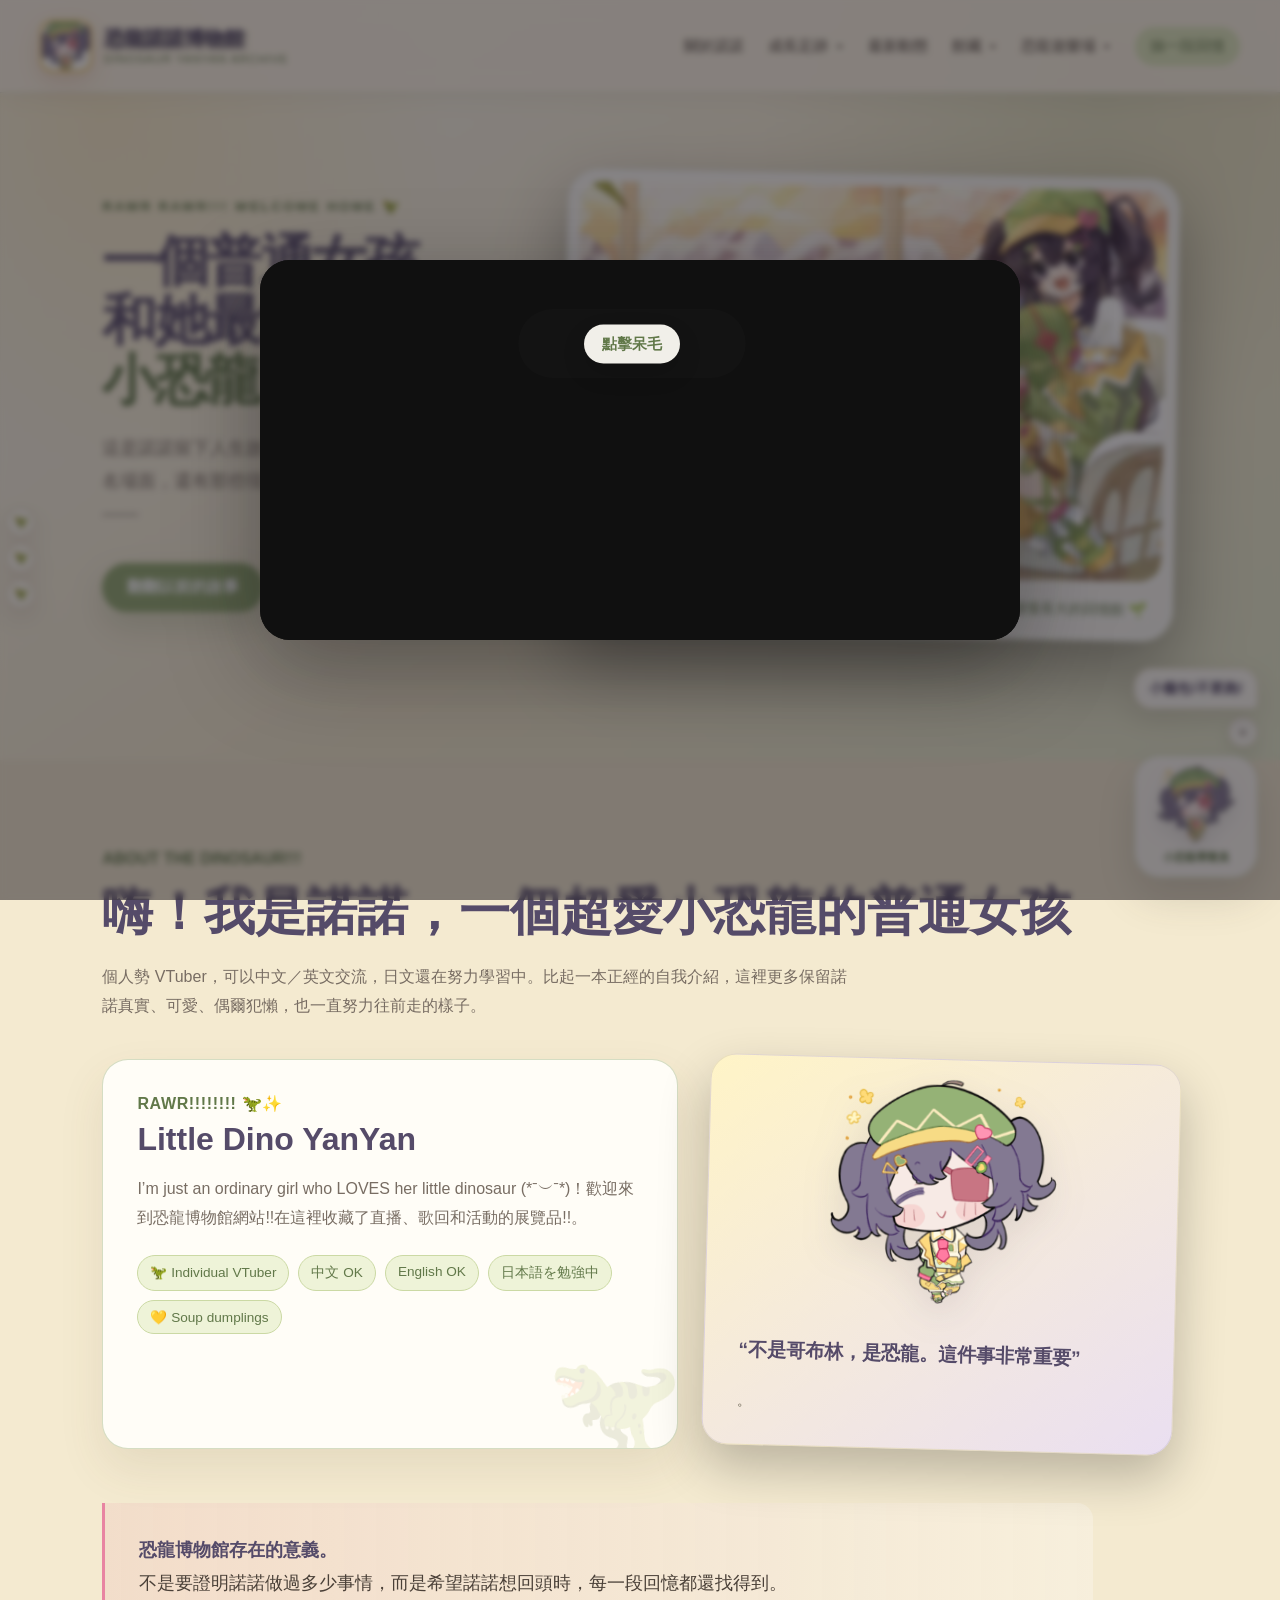
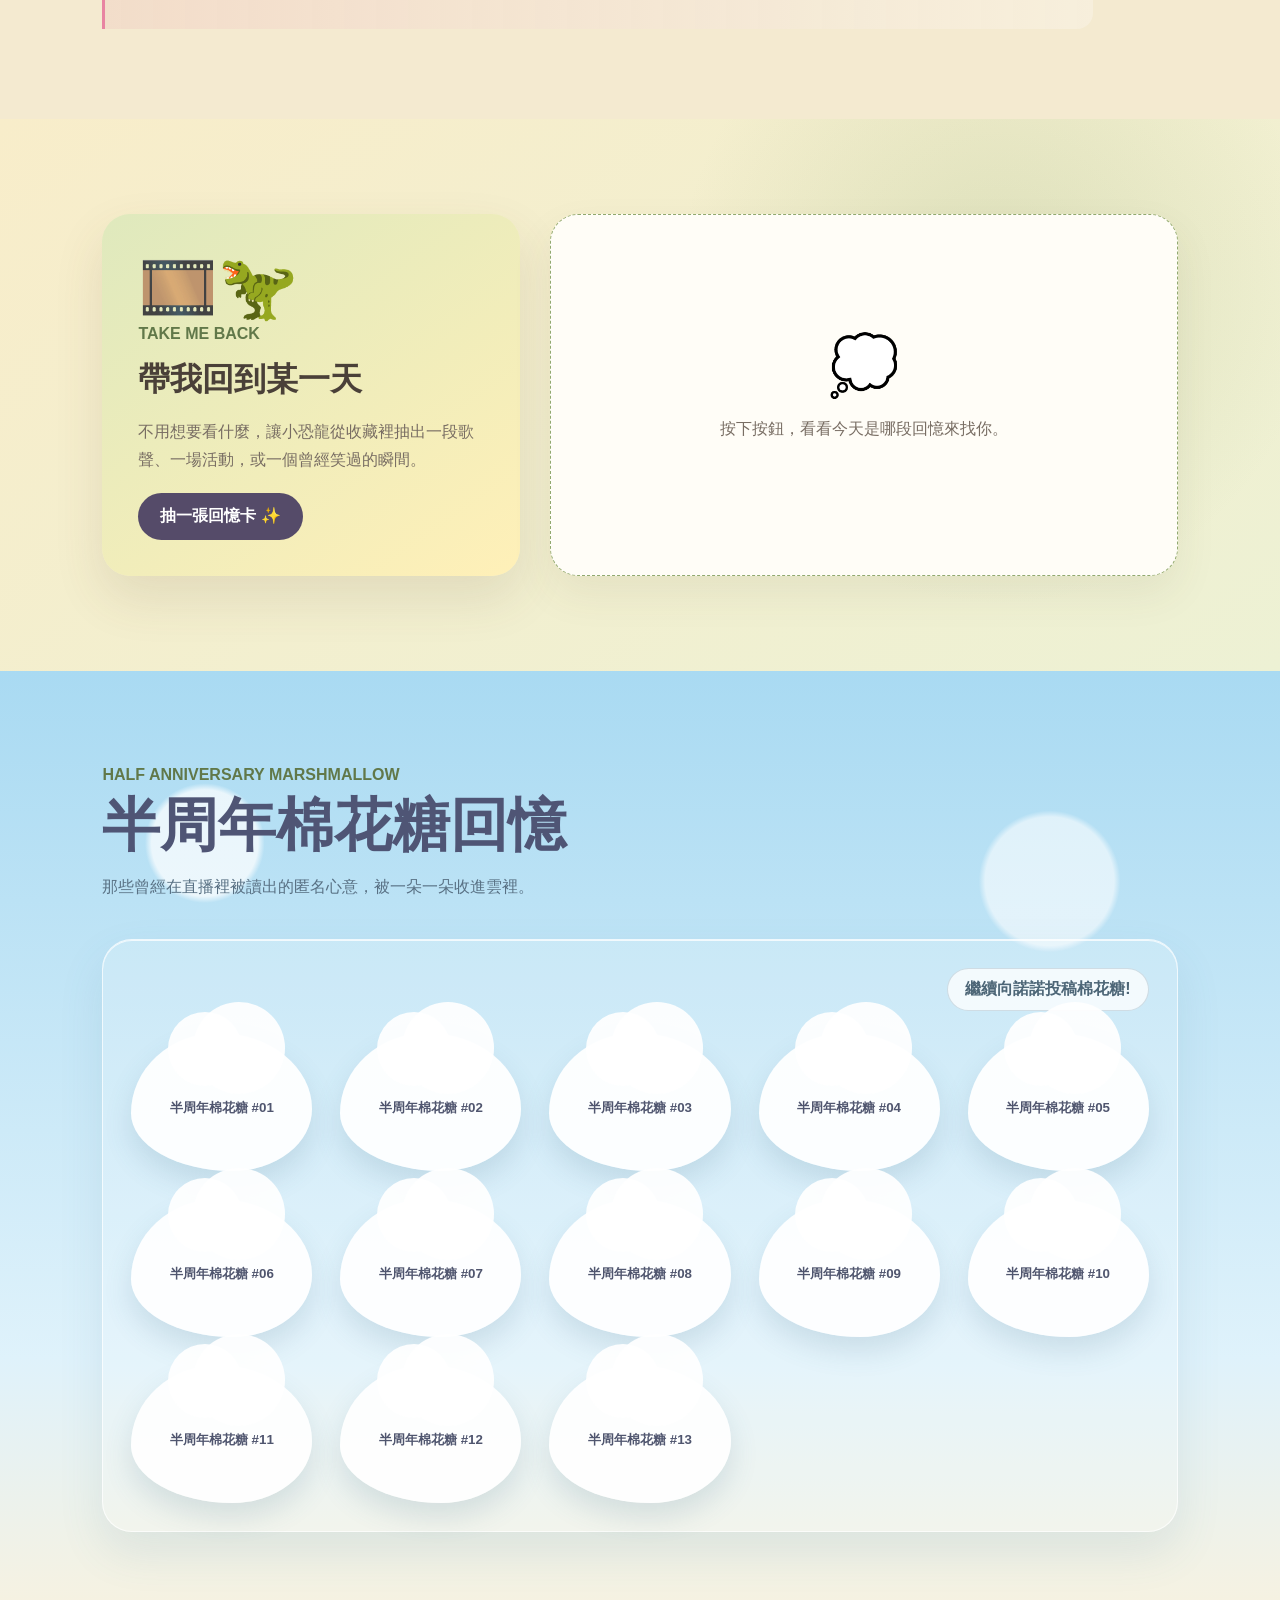
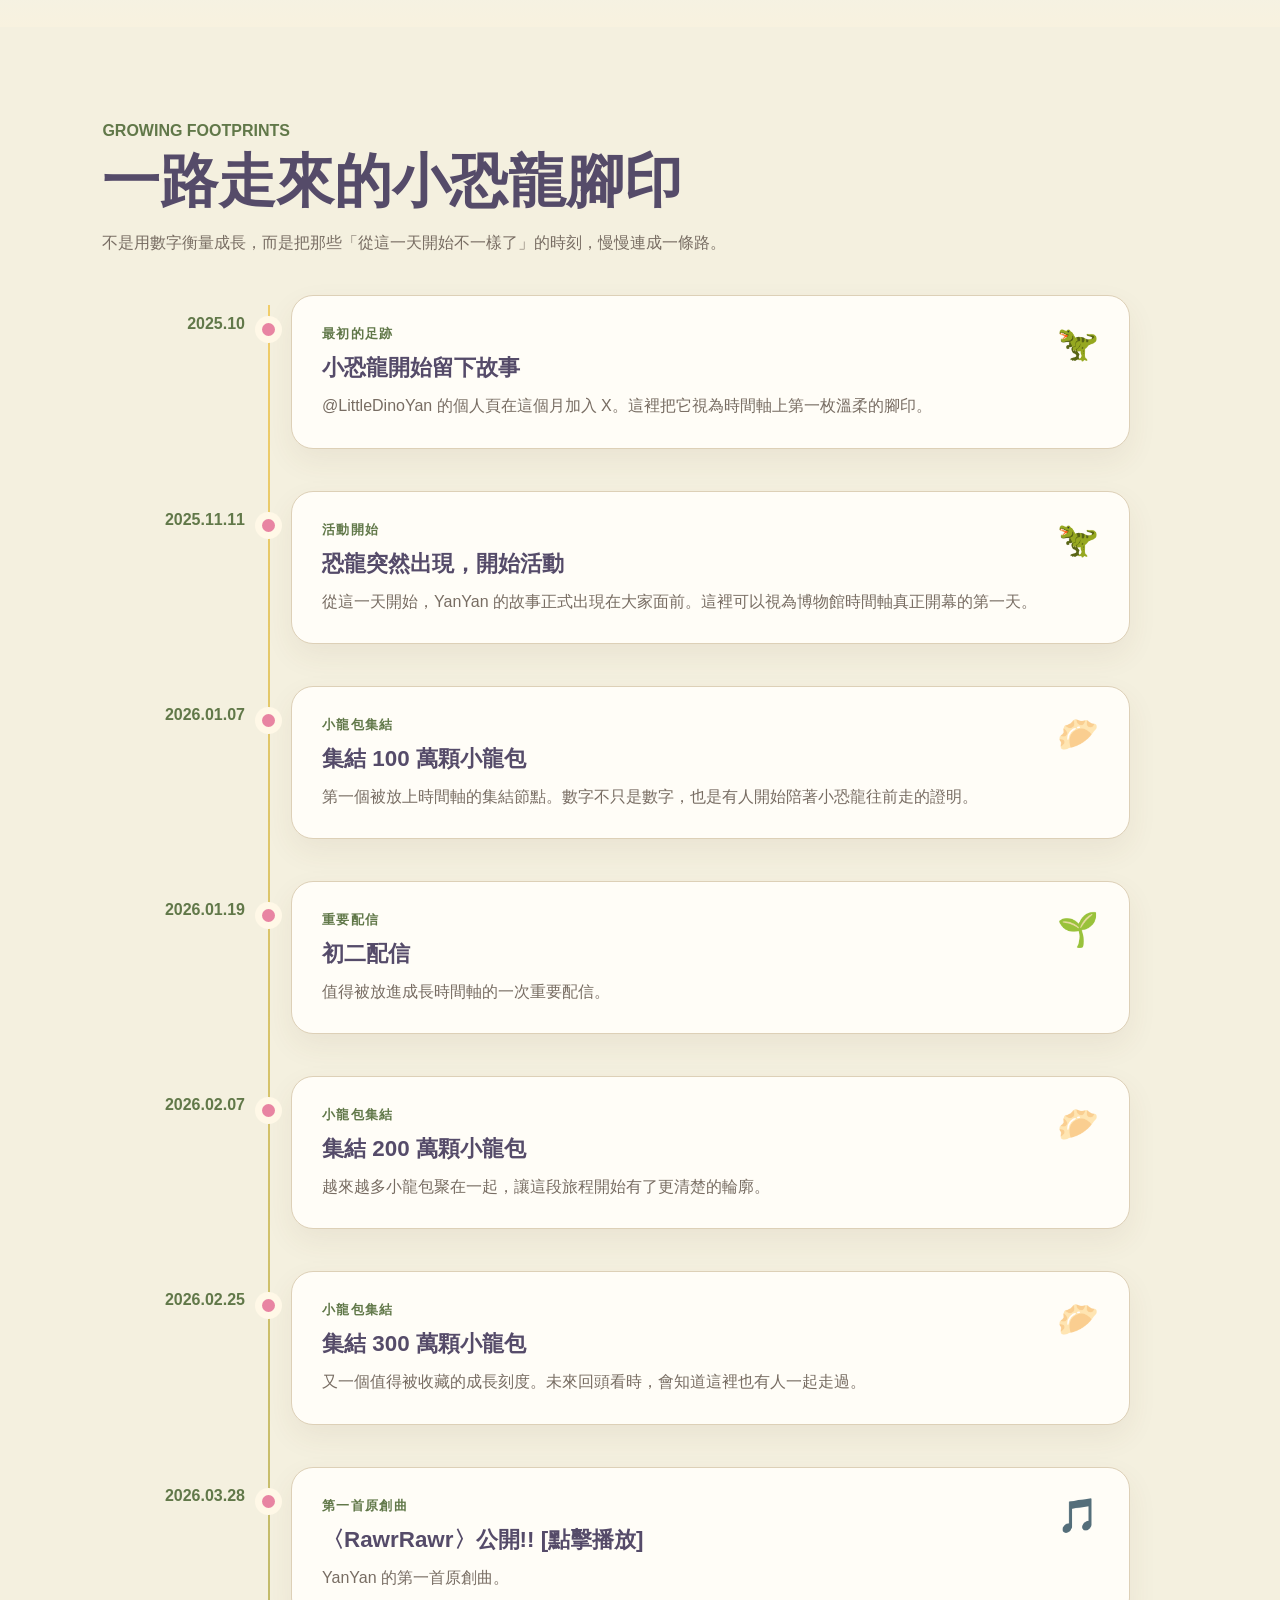
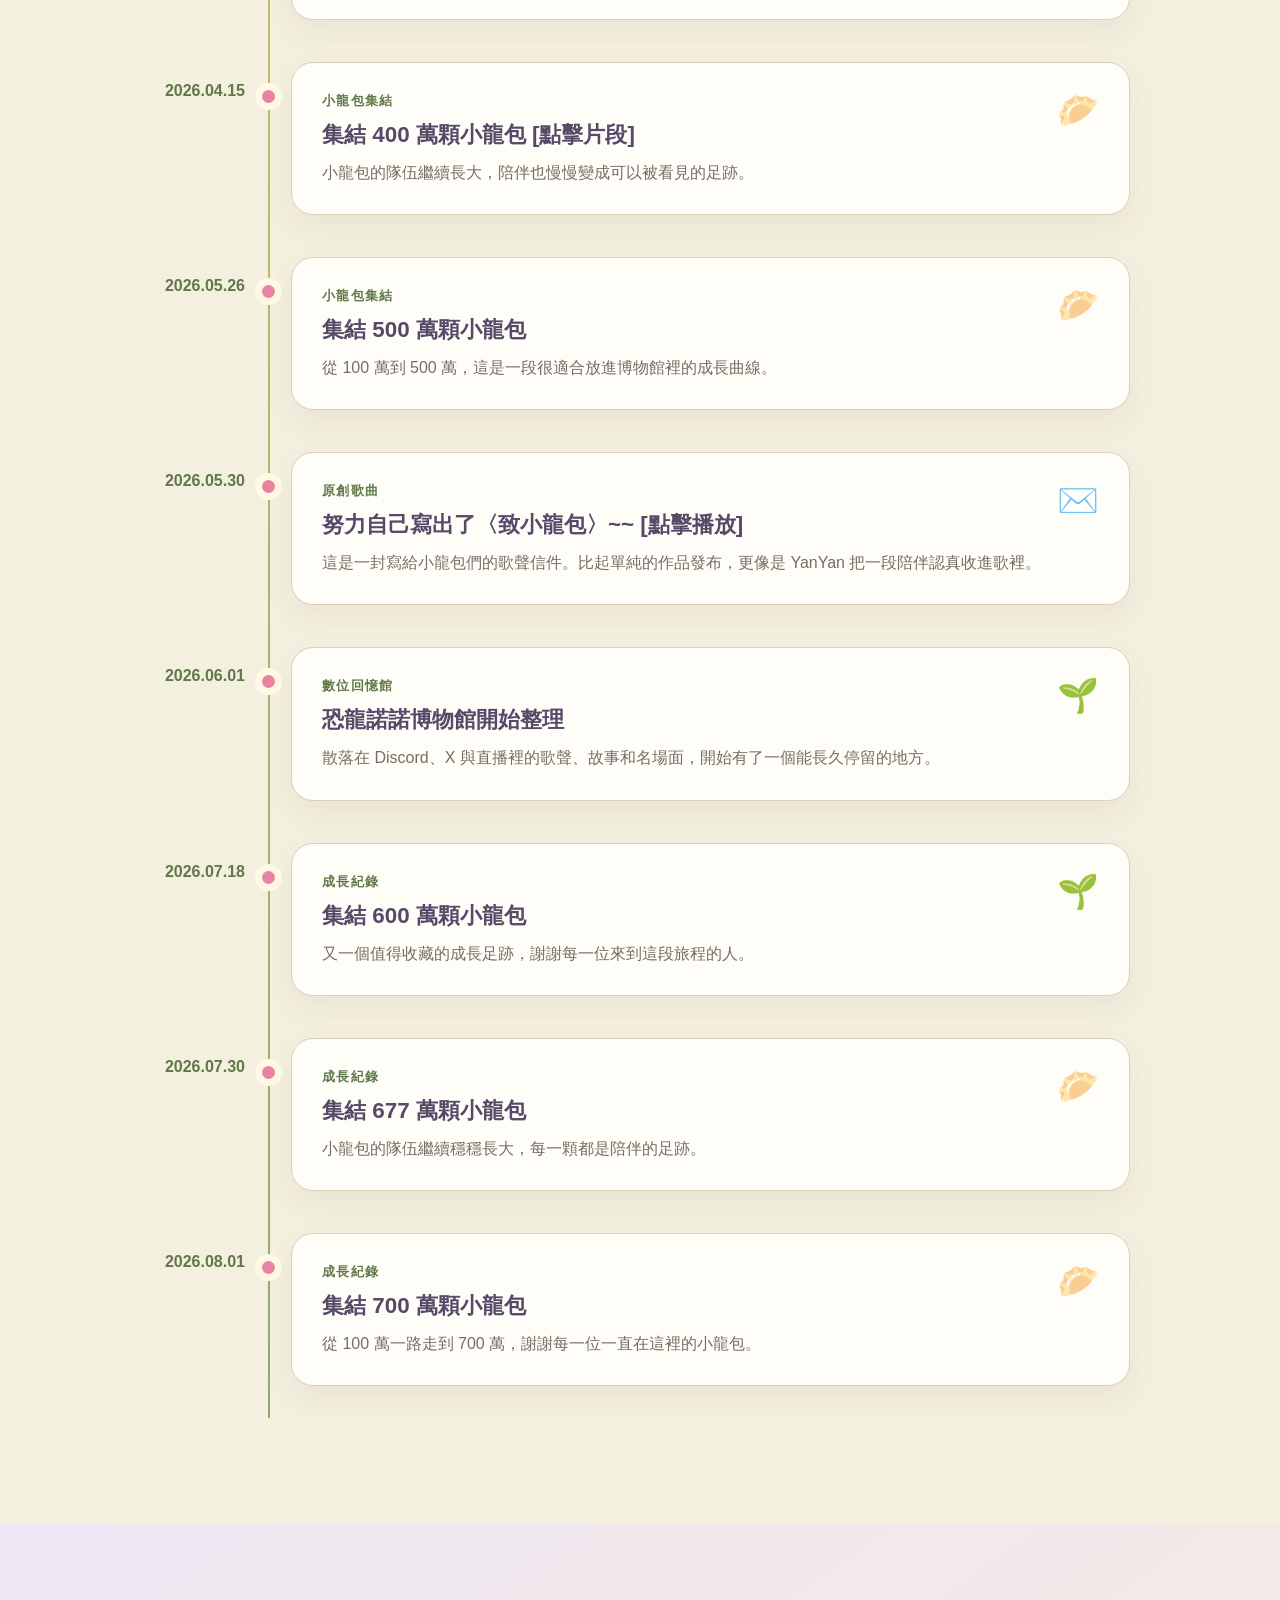
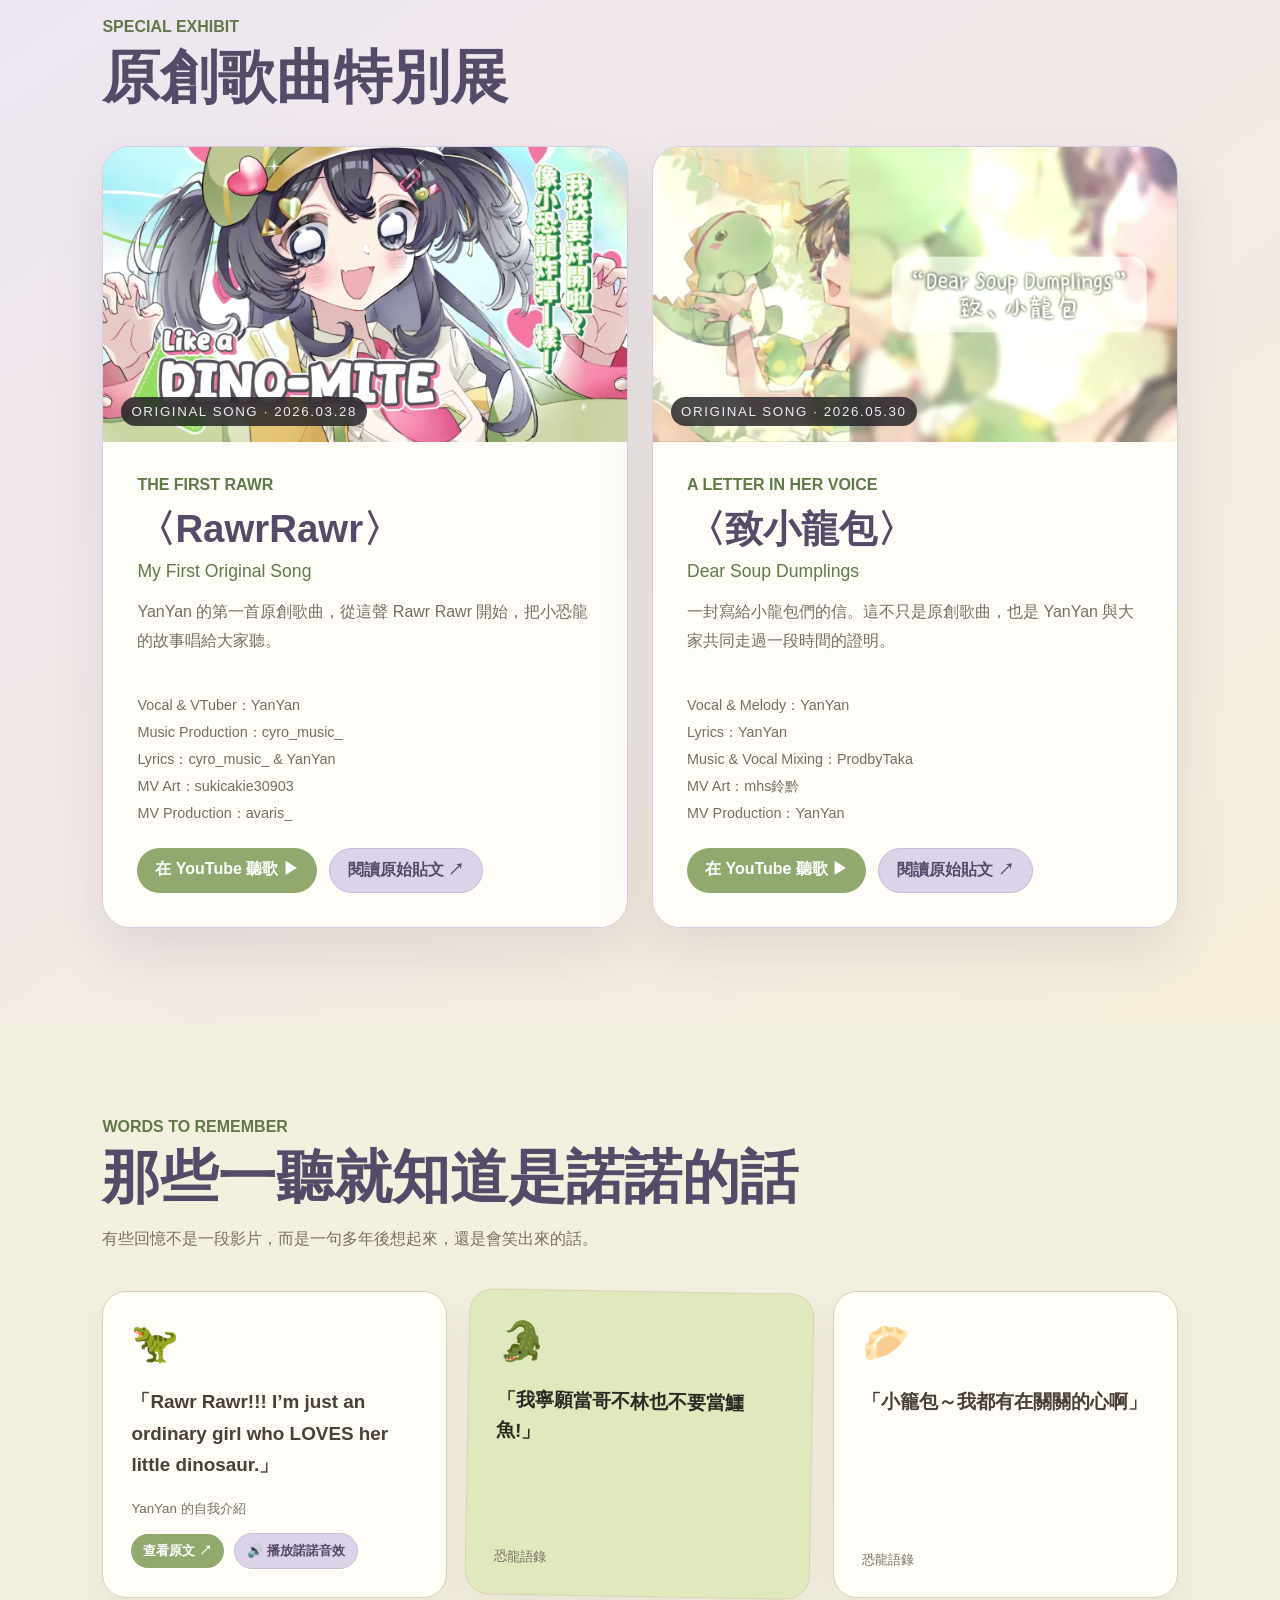
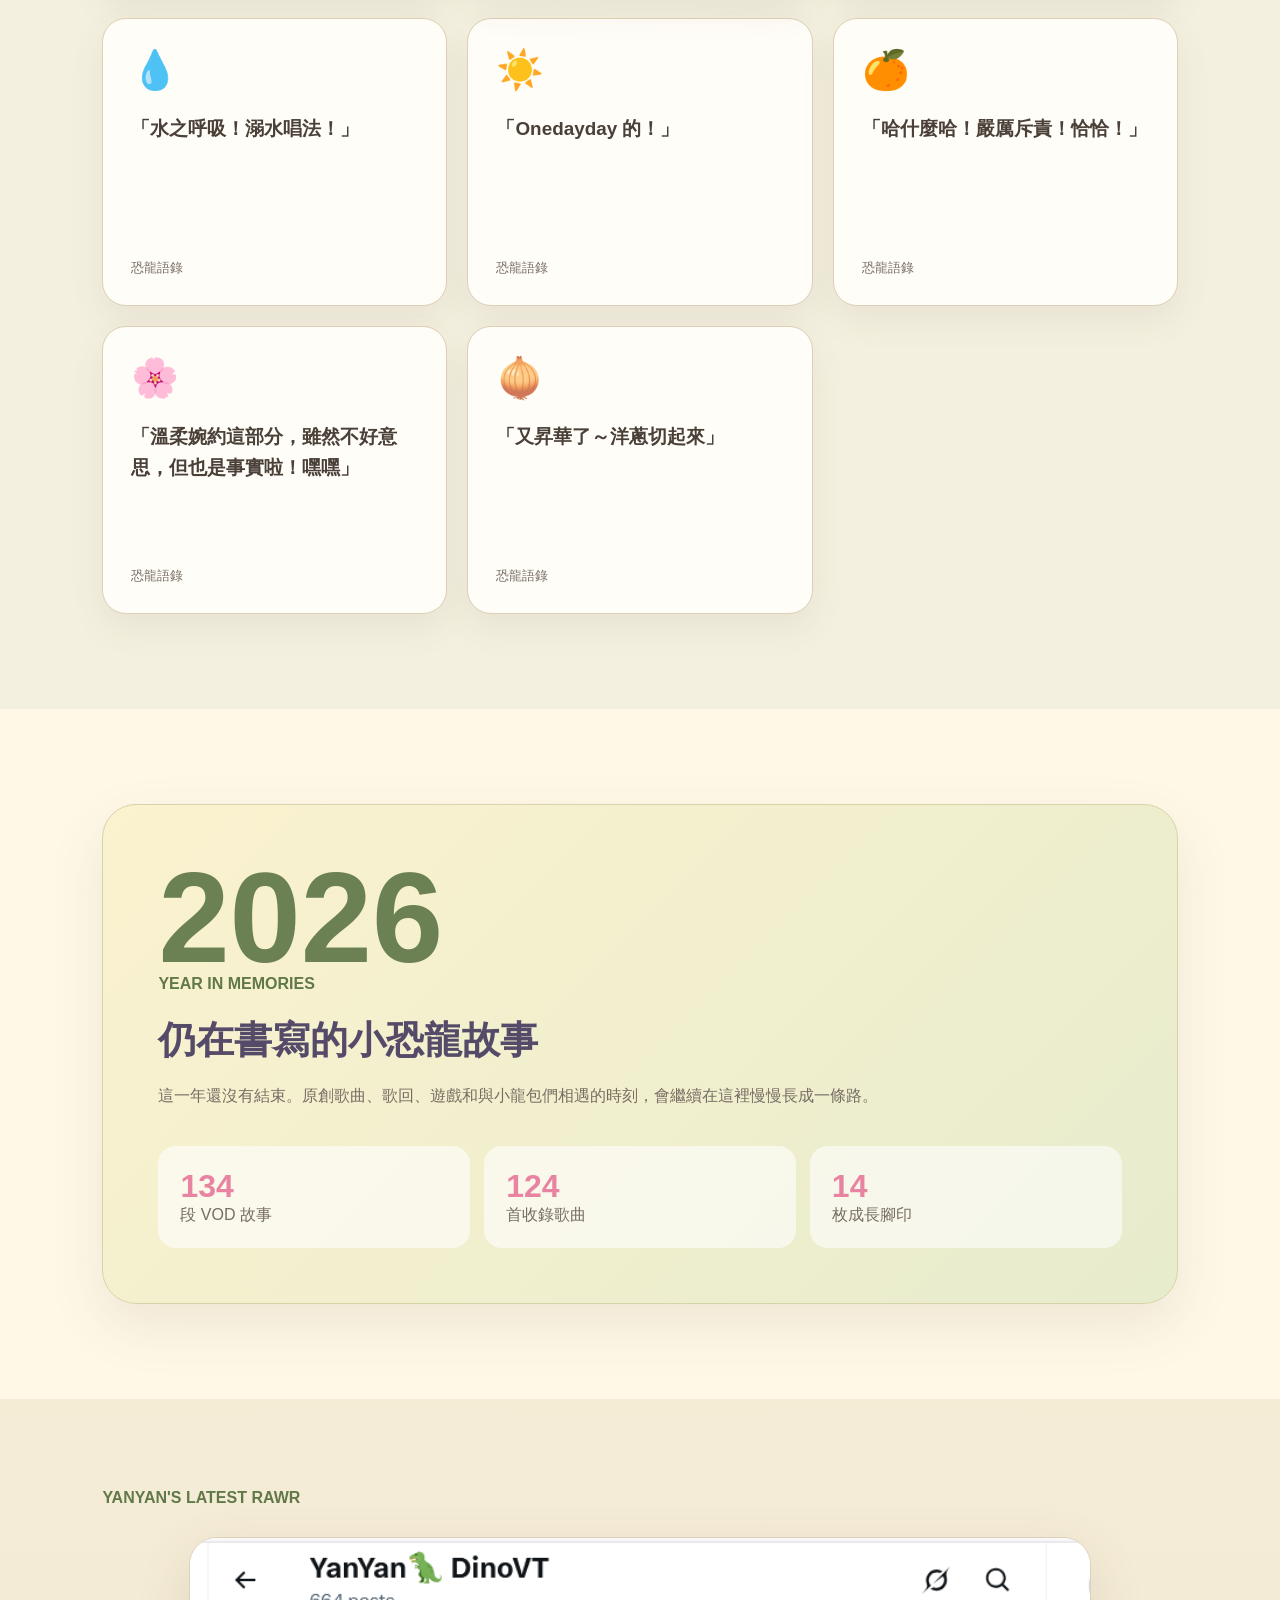
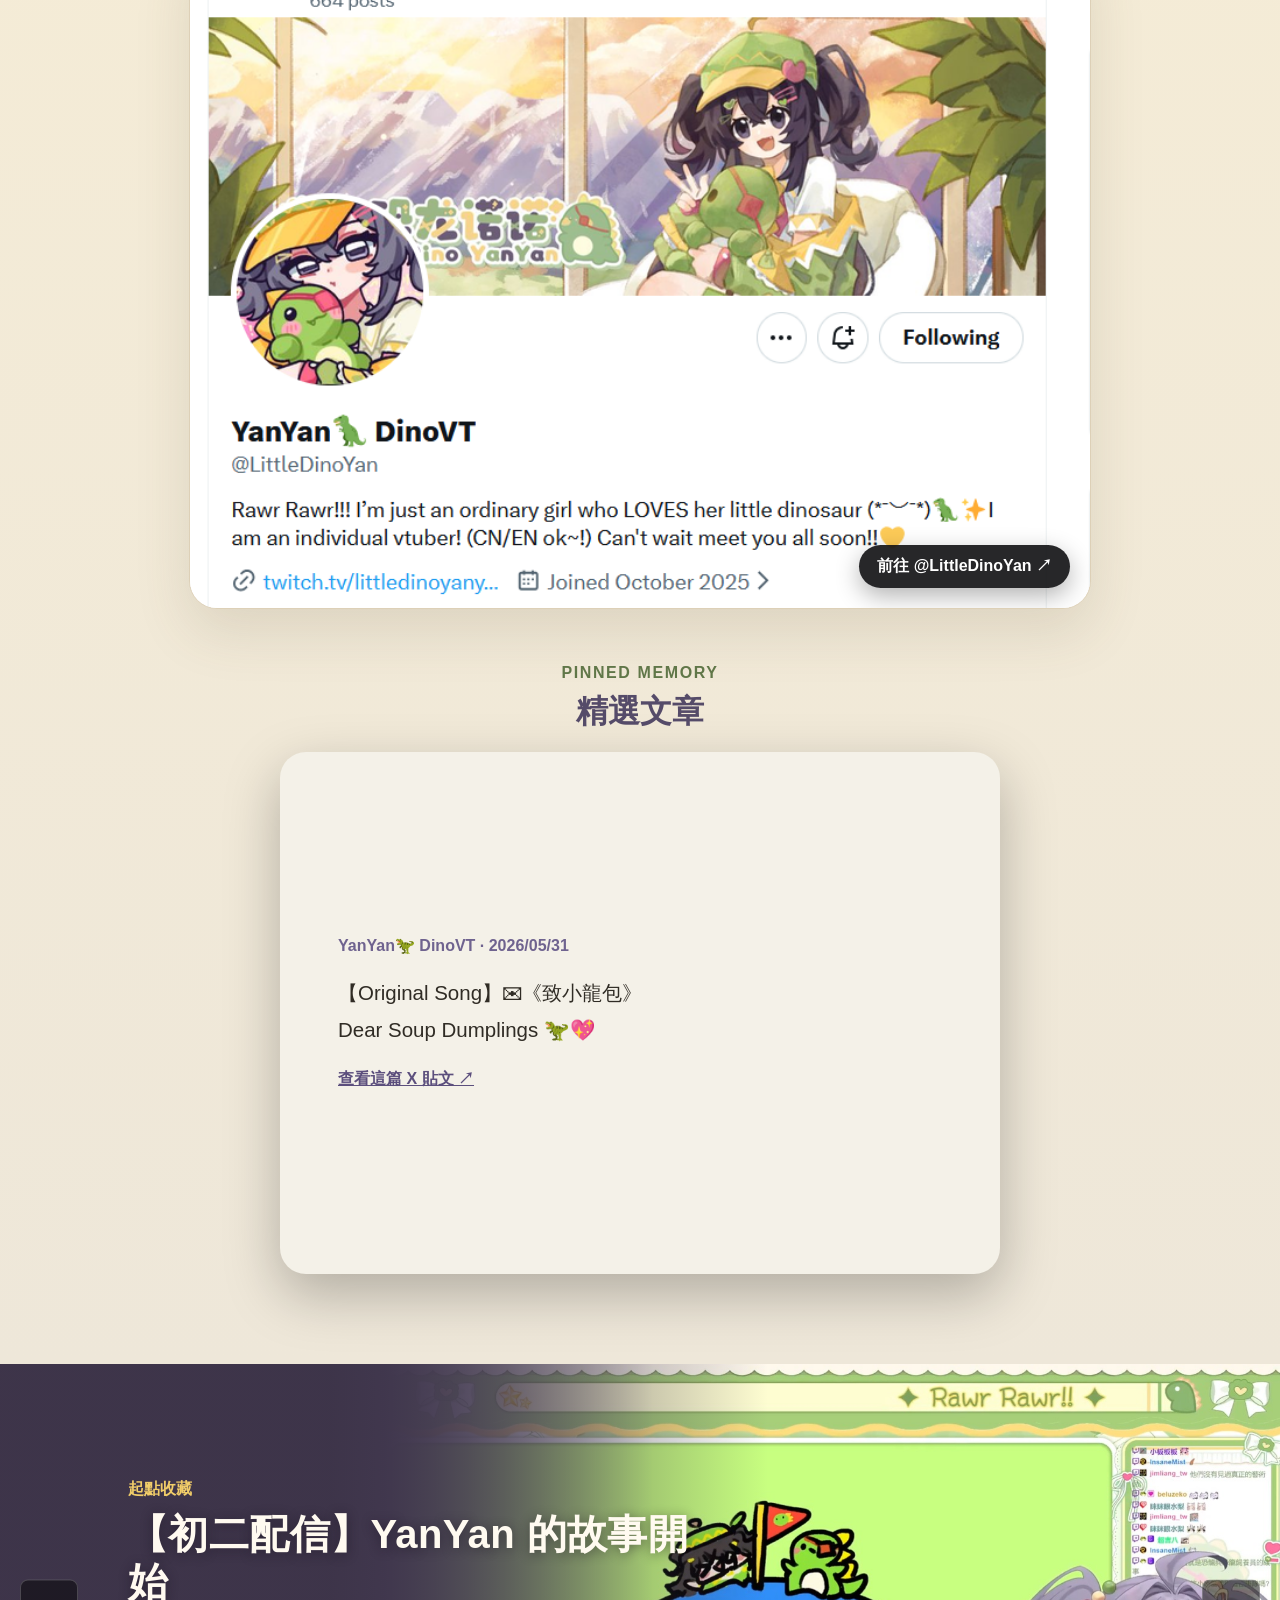
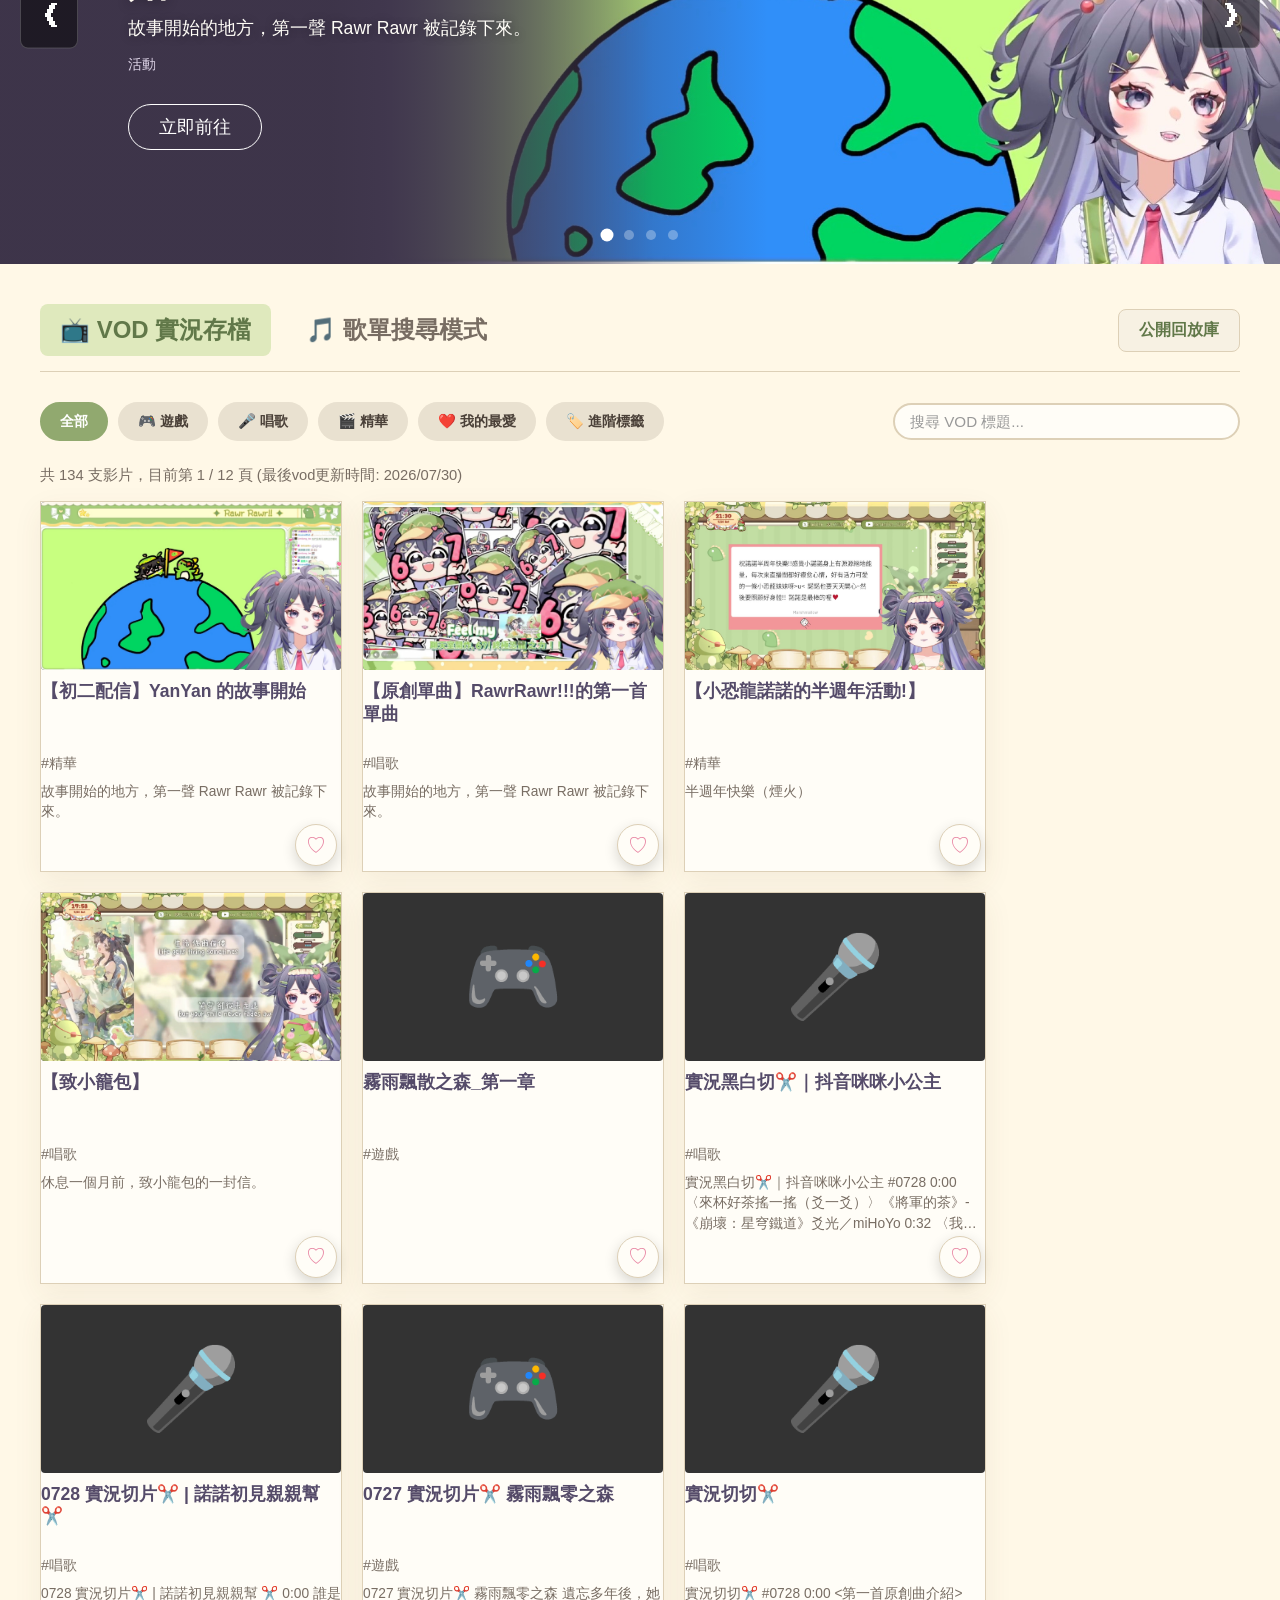
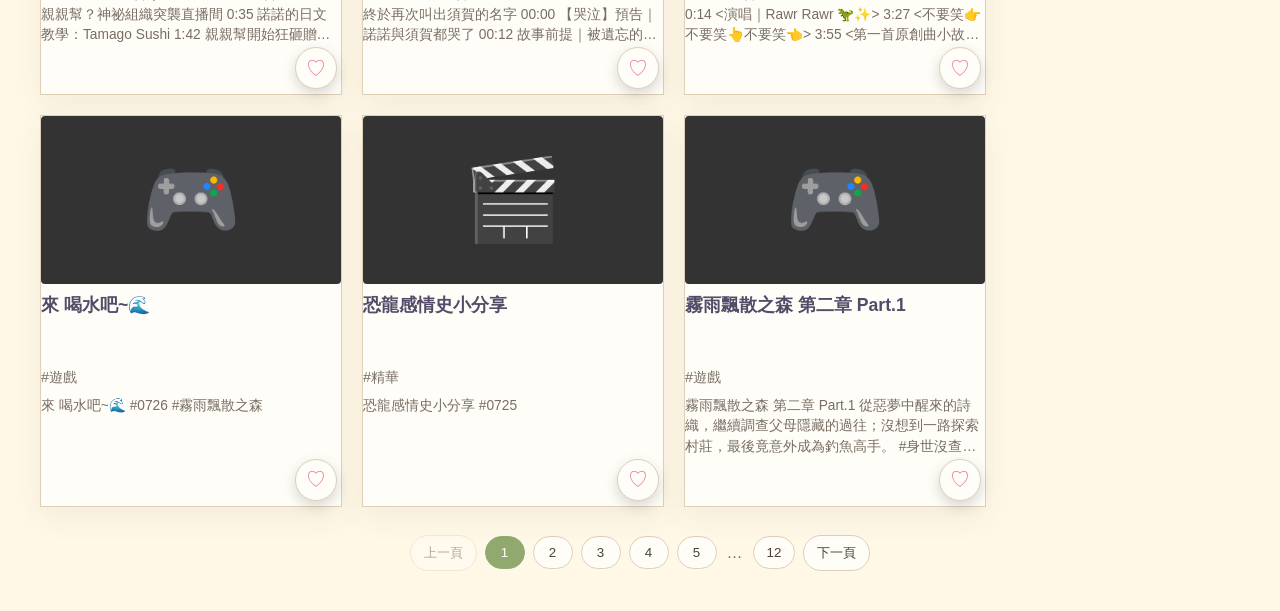
==== commit da84b04f: "fix: 將播放器與歌詞詳情頁直接內建整合入 songbook.html，完美支援雙網址與歷史連結" ====
--- a/index.html
+++ b/index.html
@@ -135,7 +135,7 @@
                 </button>
                 <div class="nav-dropdown-menu">
                     <a href="#archive">VOD／歌單館藏</a>
-                    <a href="https://yanyan-songbook.pages.dev/" target="_blank" rel="noopener">獨立歌單<small>開啟完整歌聲收藏冊</small></a>
+                    <a href="songbook.html" target="_blank" rel="noopener">獨立歌單<small>開啟完整歌聲收藏冊</small></a>
                 </div>
             </div>
             <div class="nav-dropdown align-right">
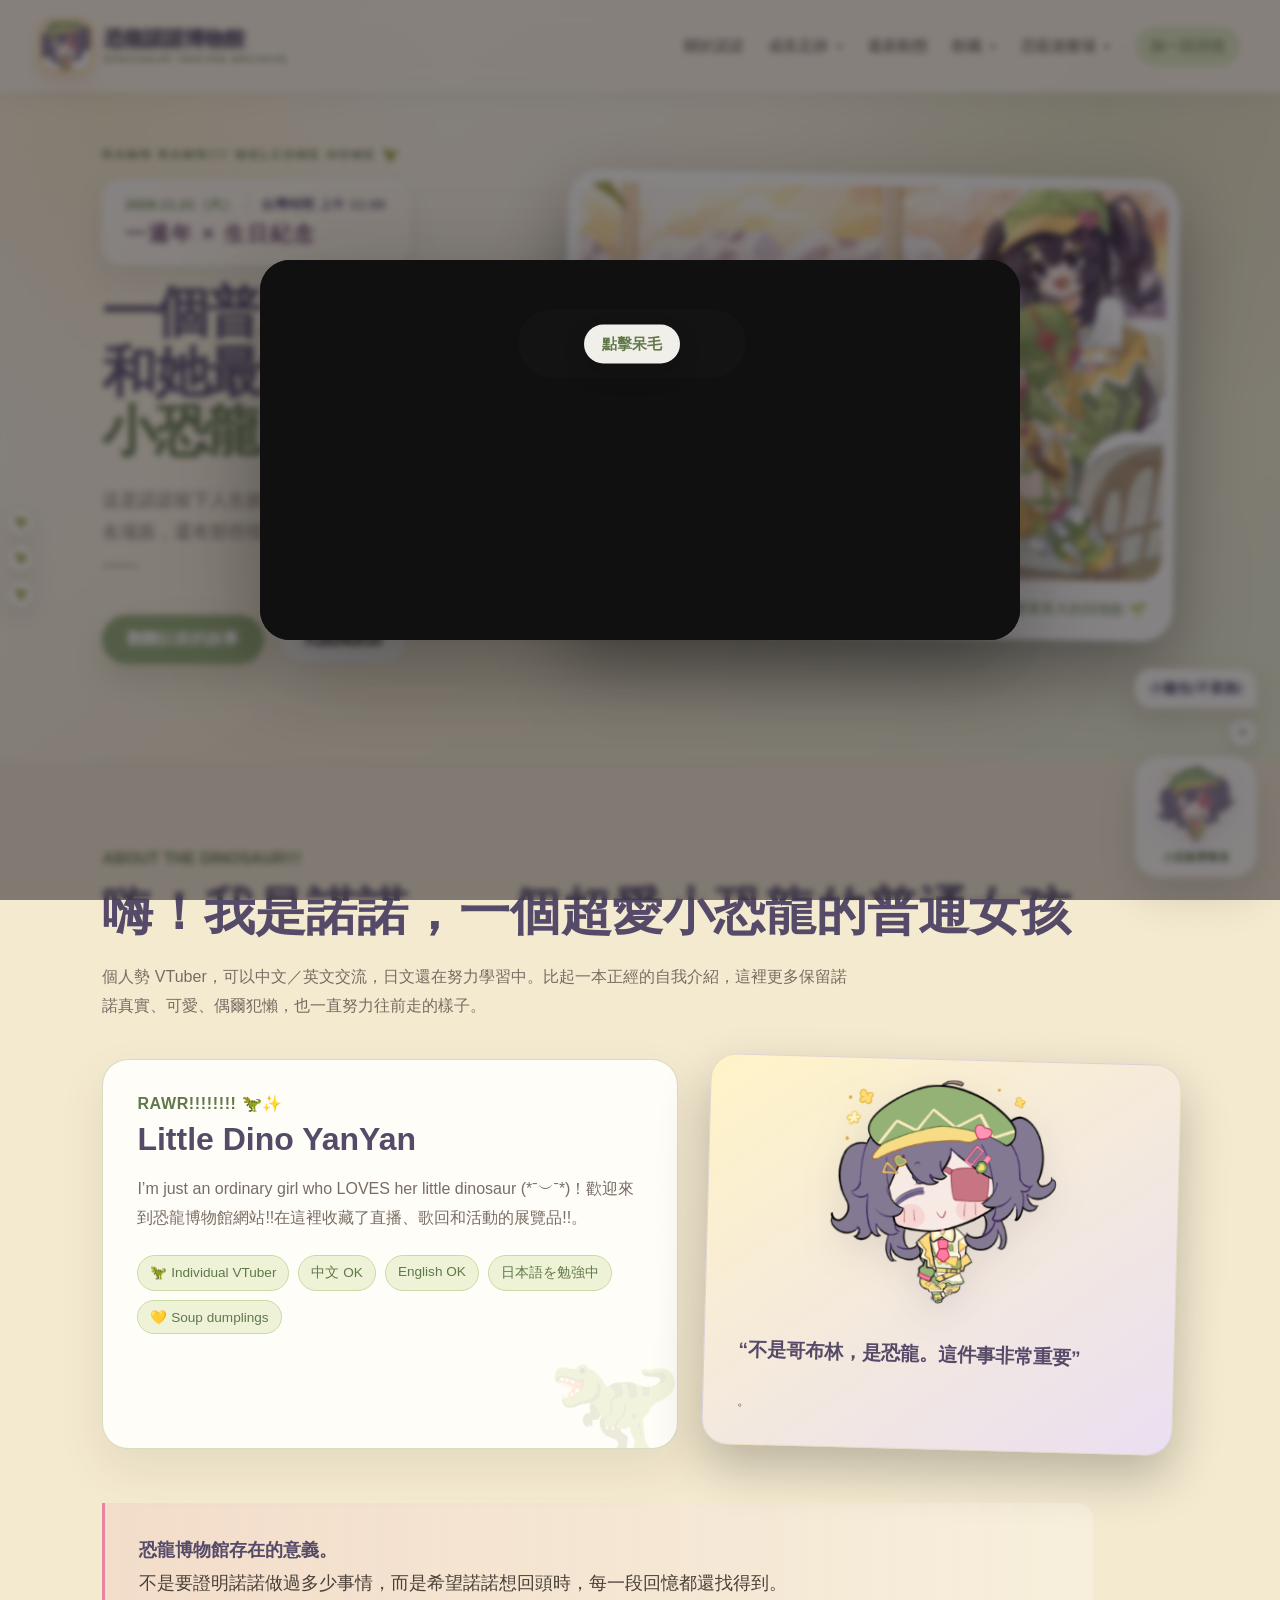
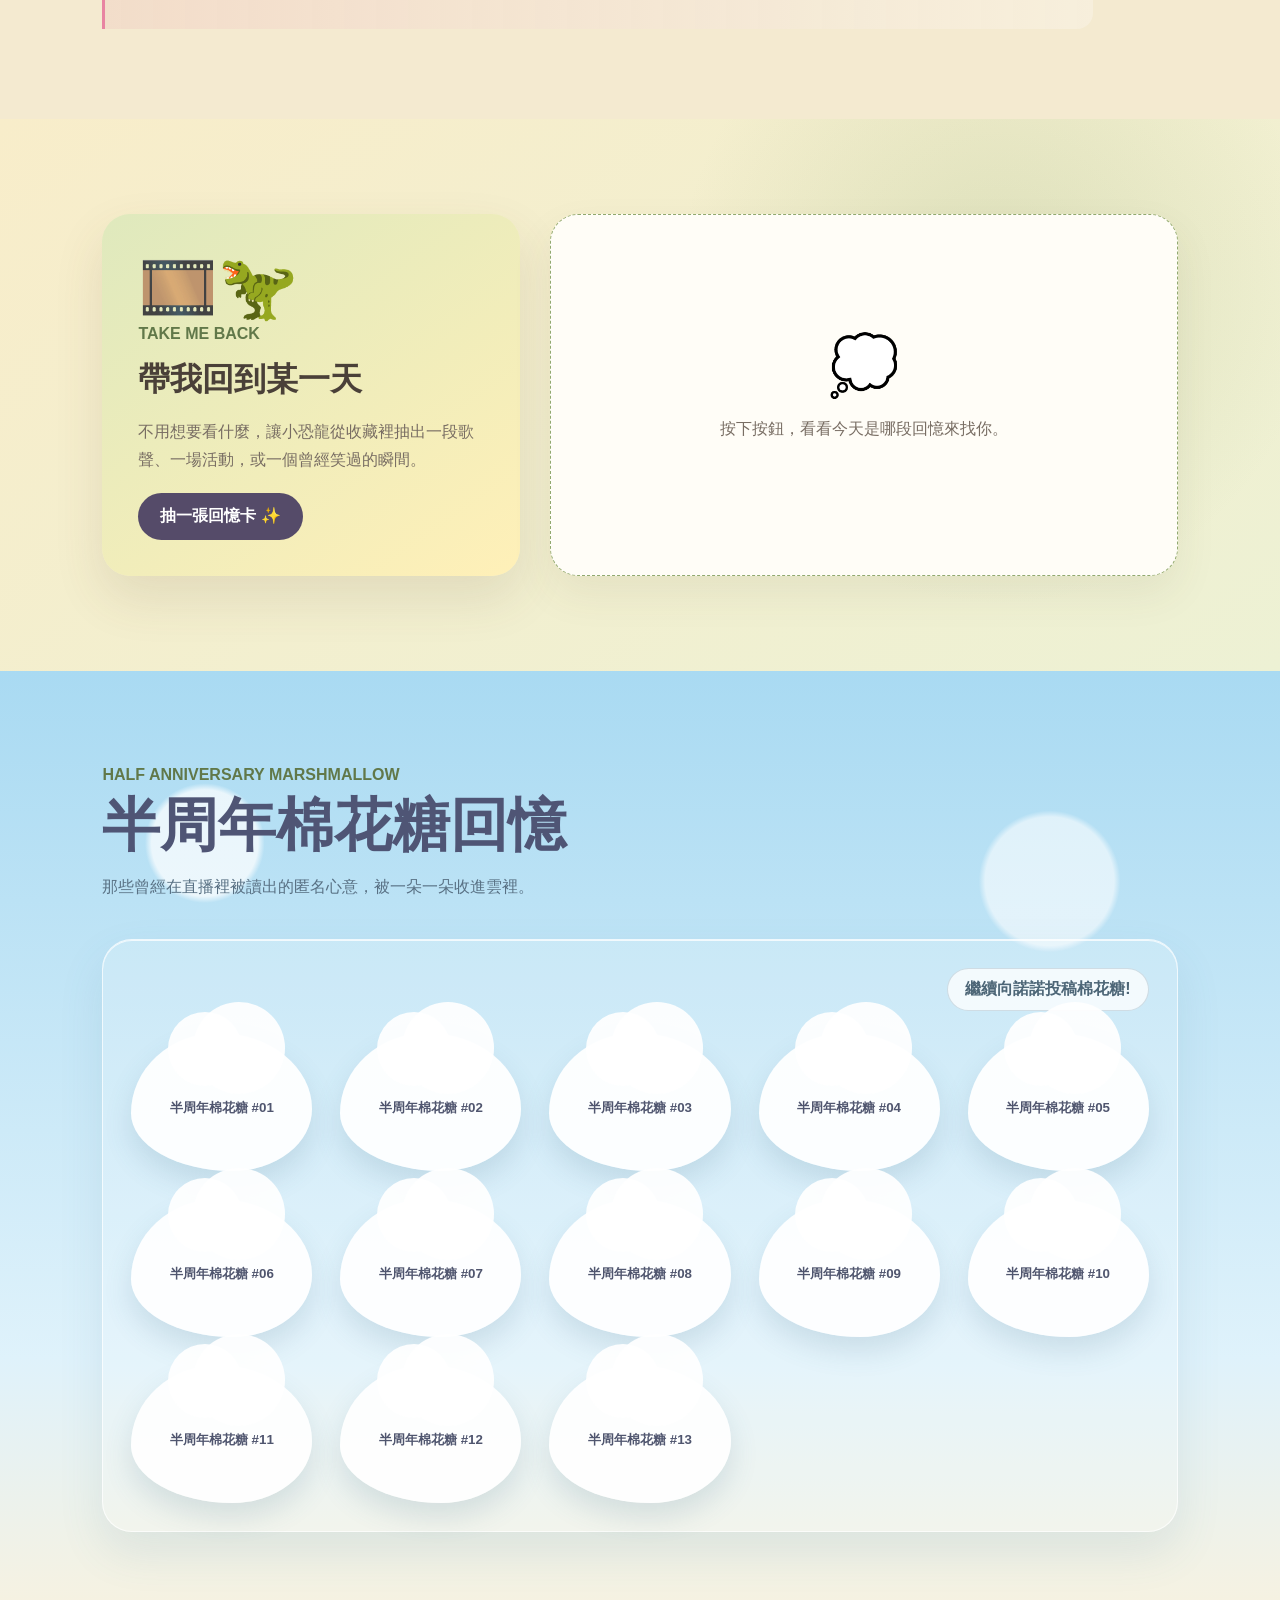
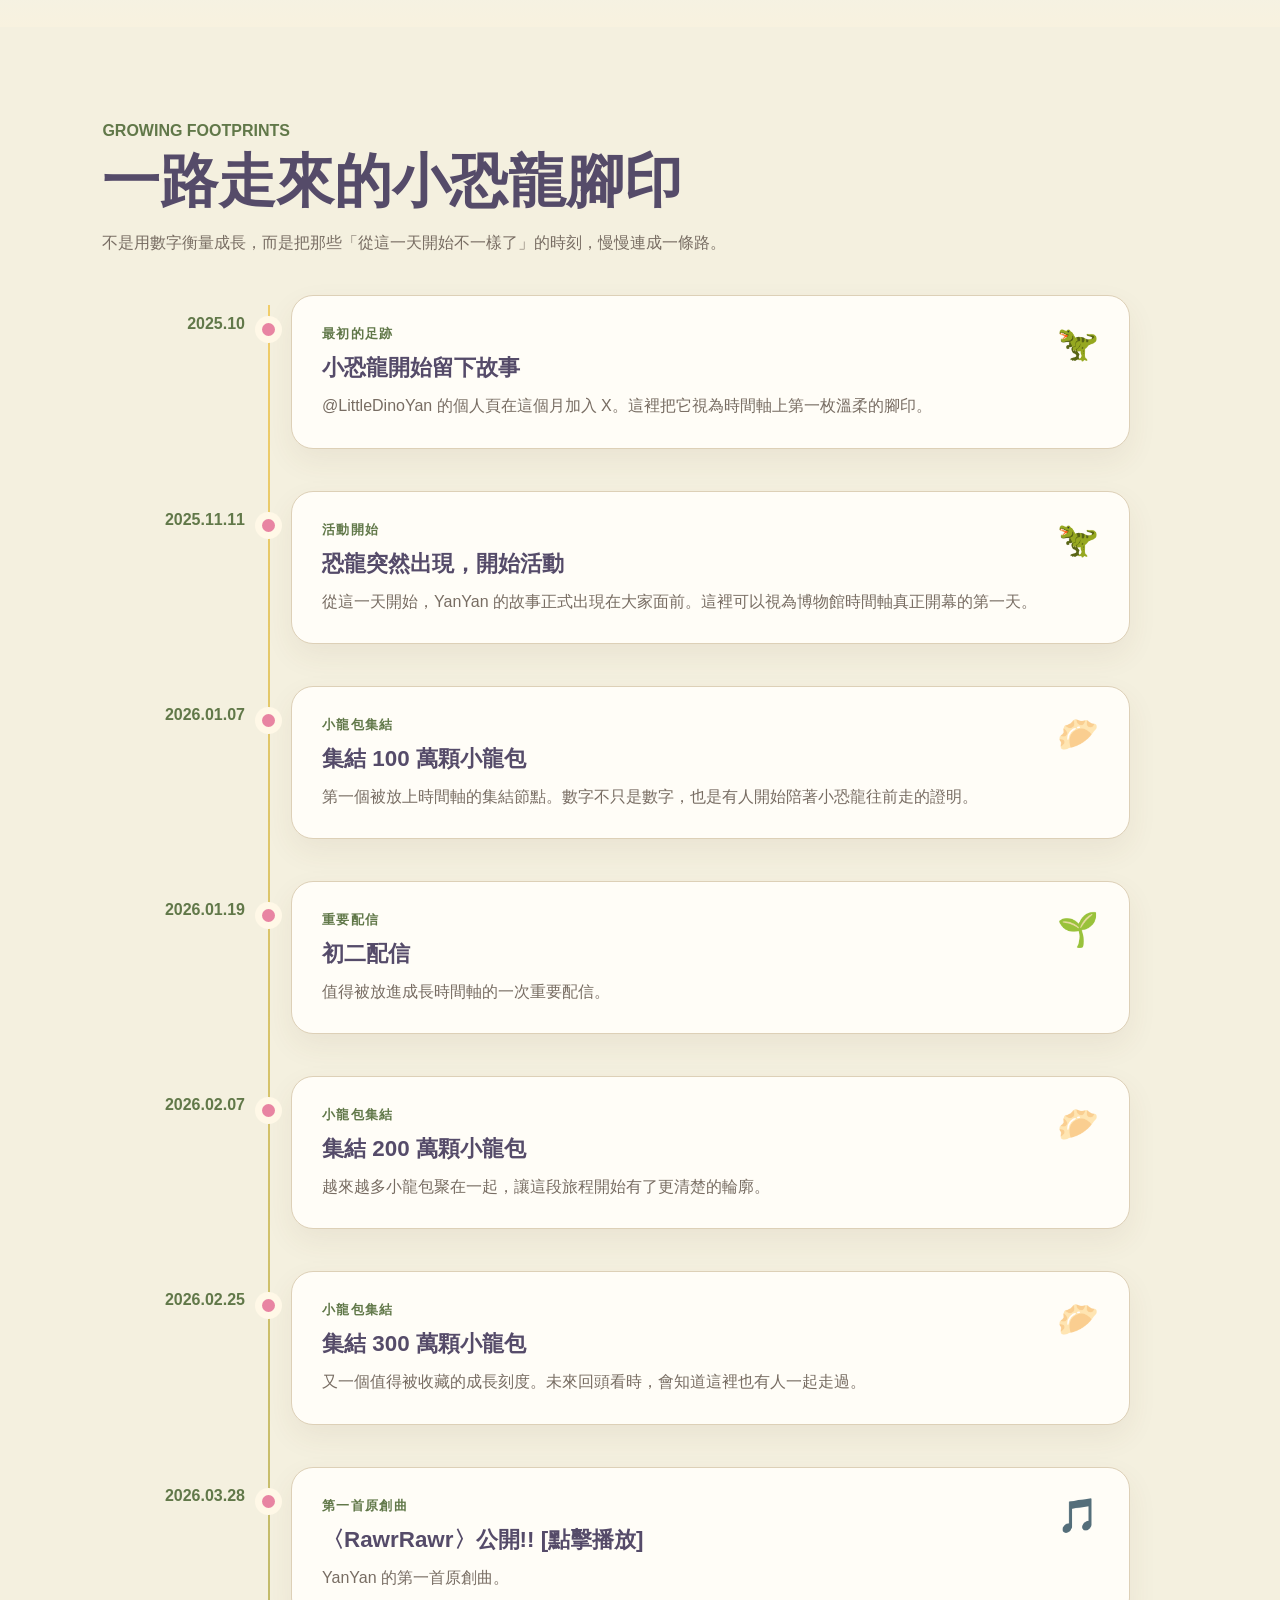
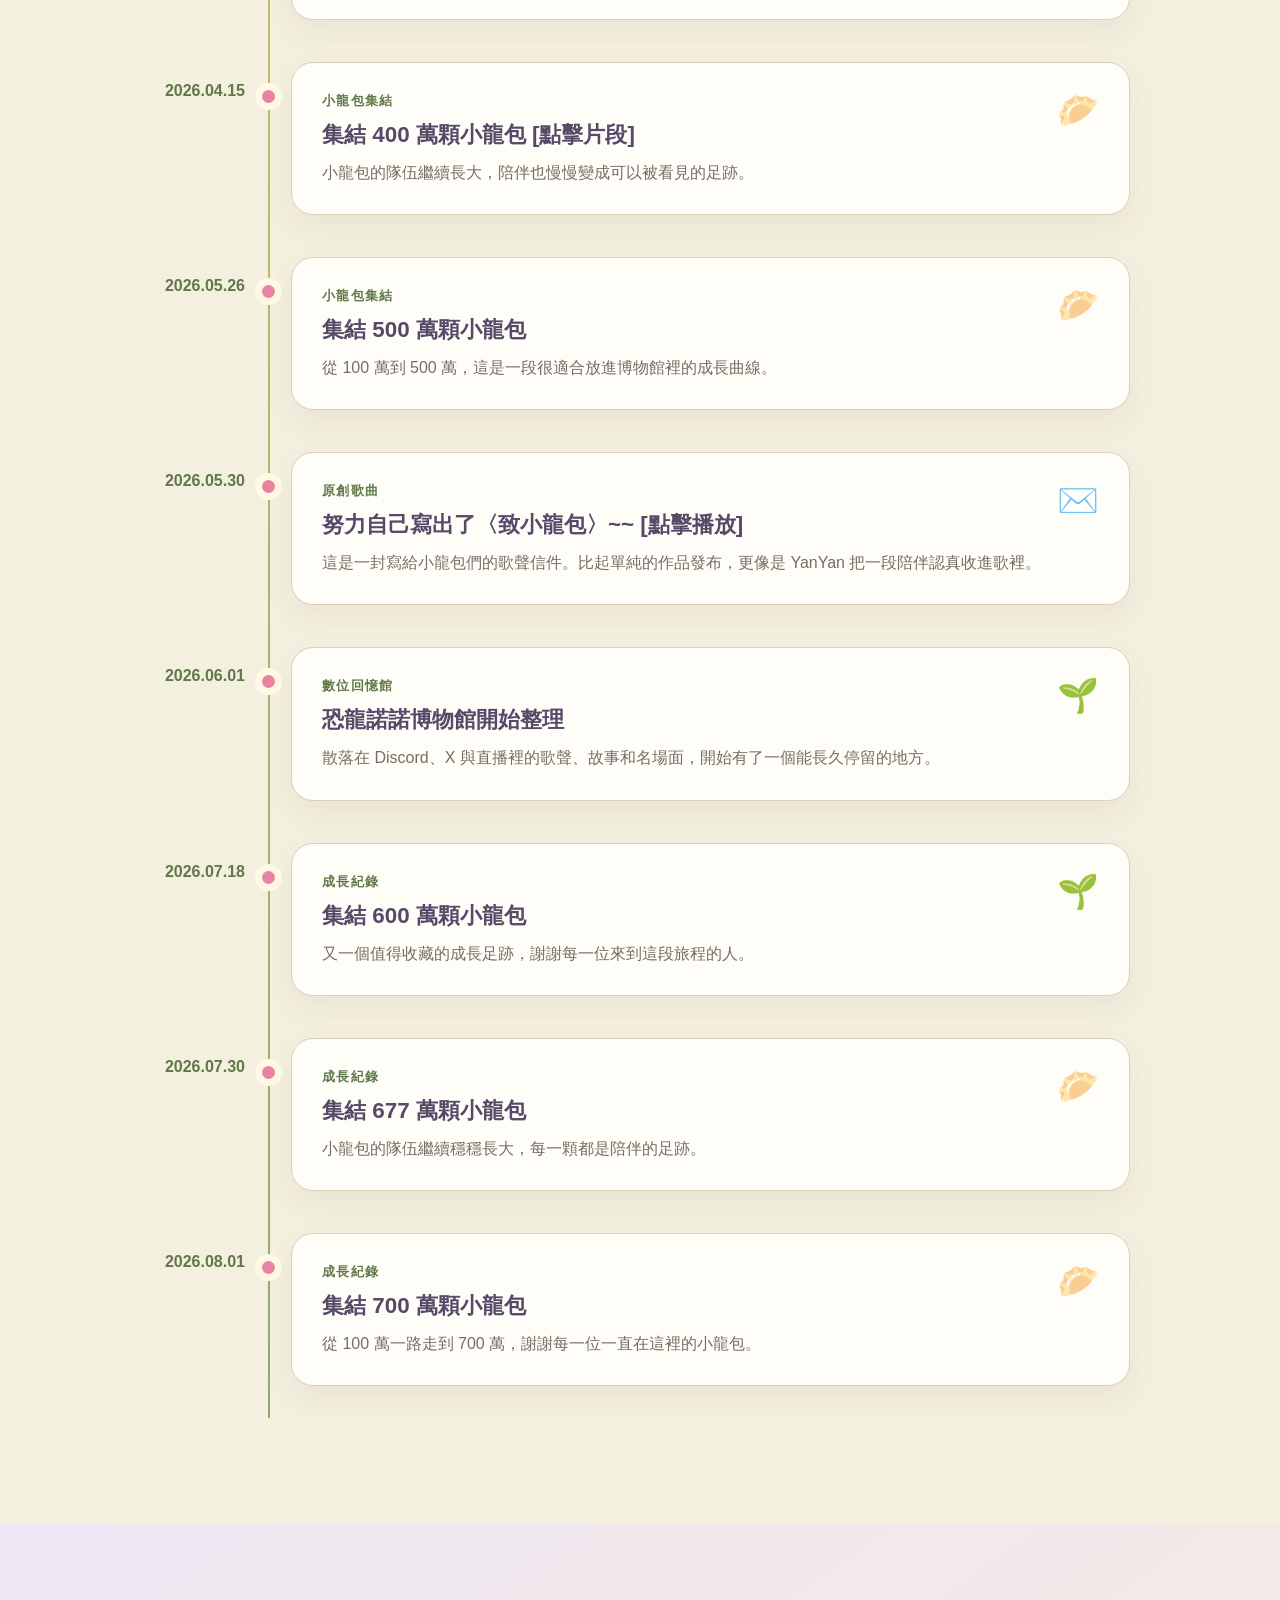
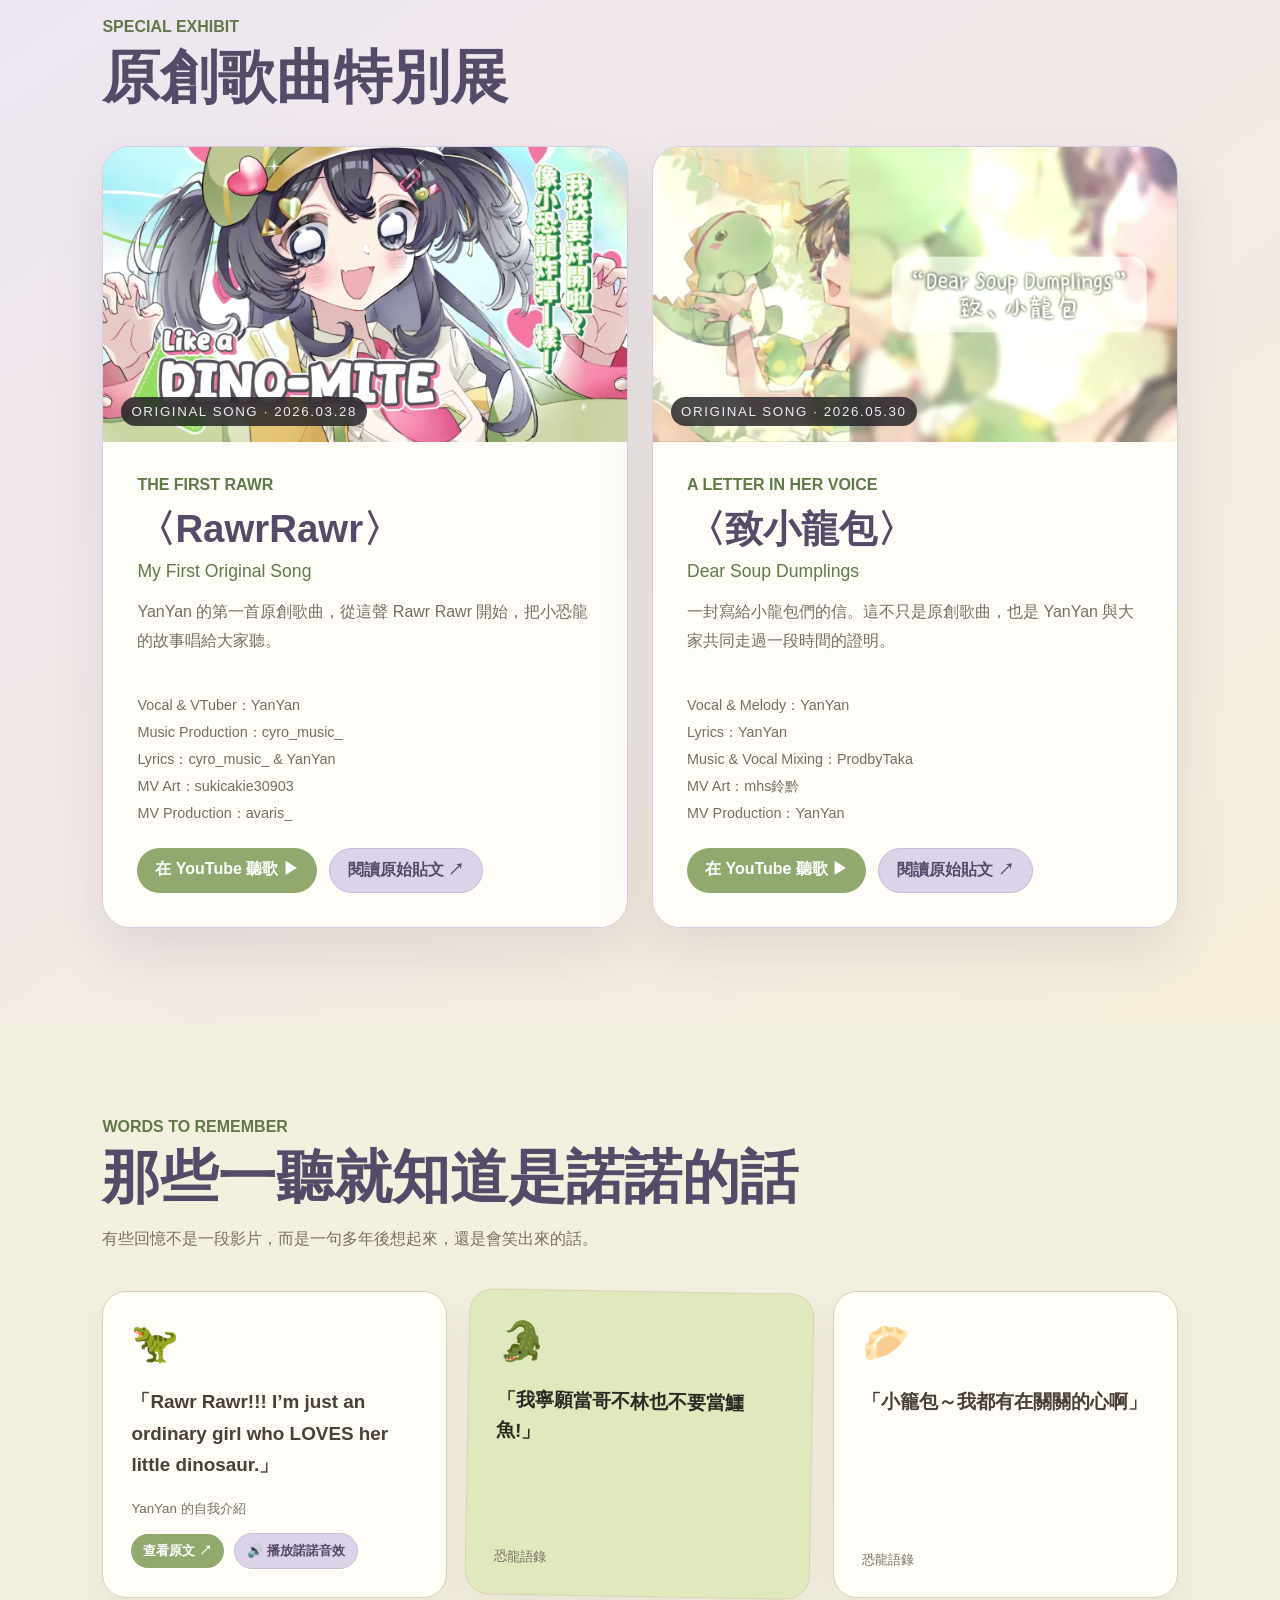
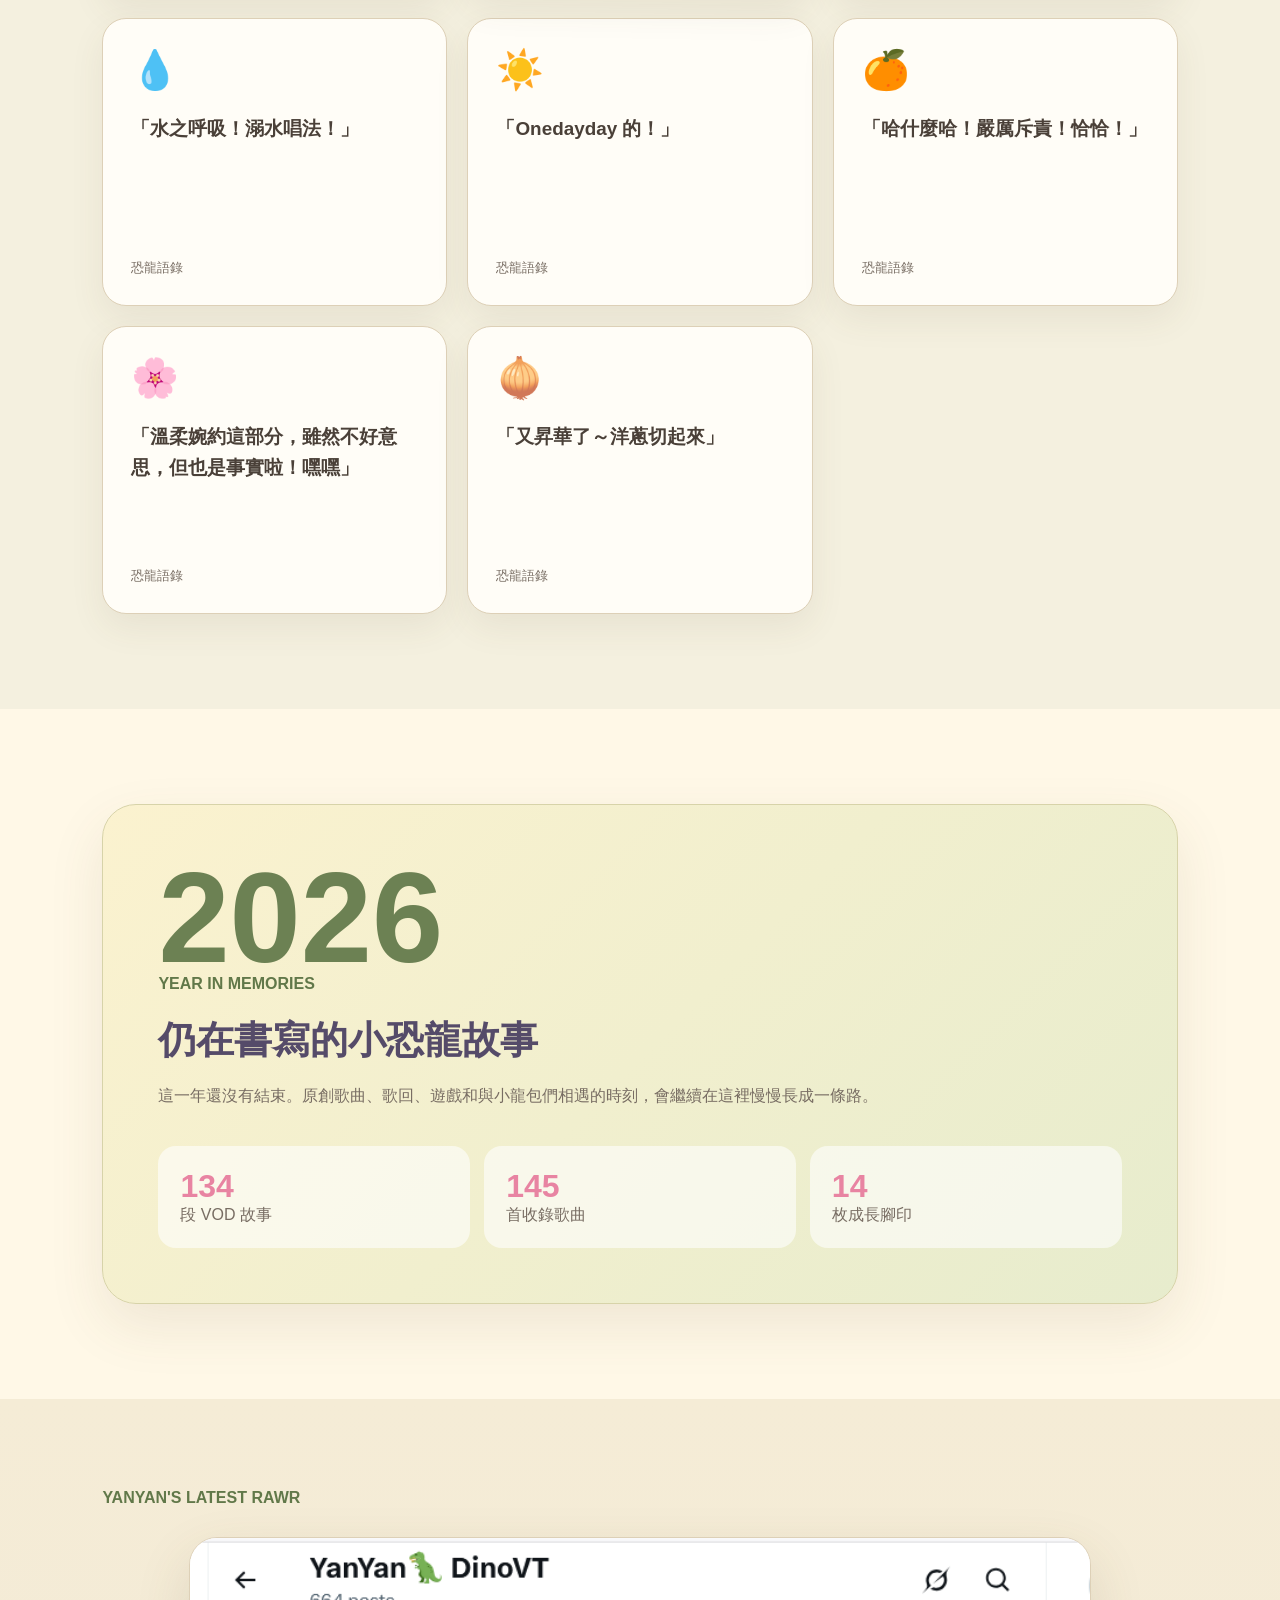
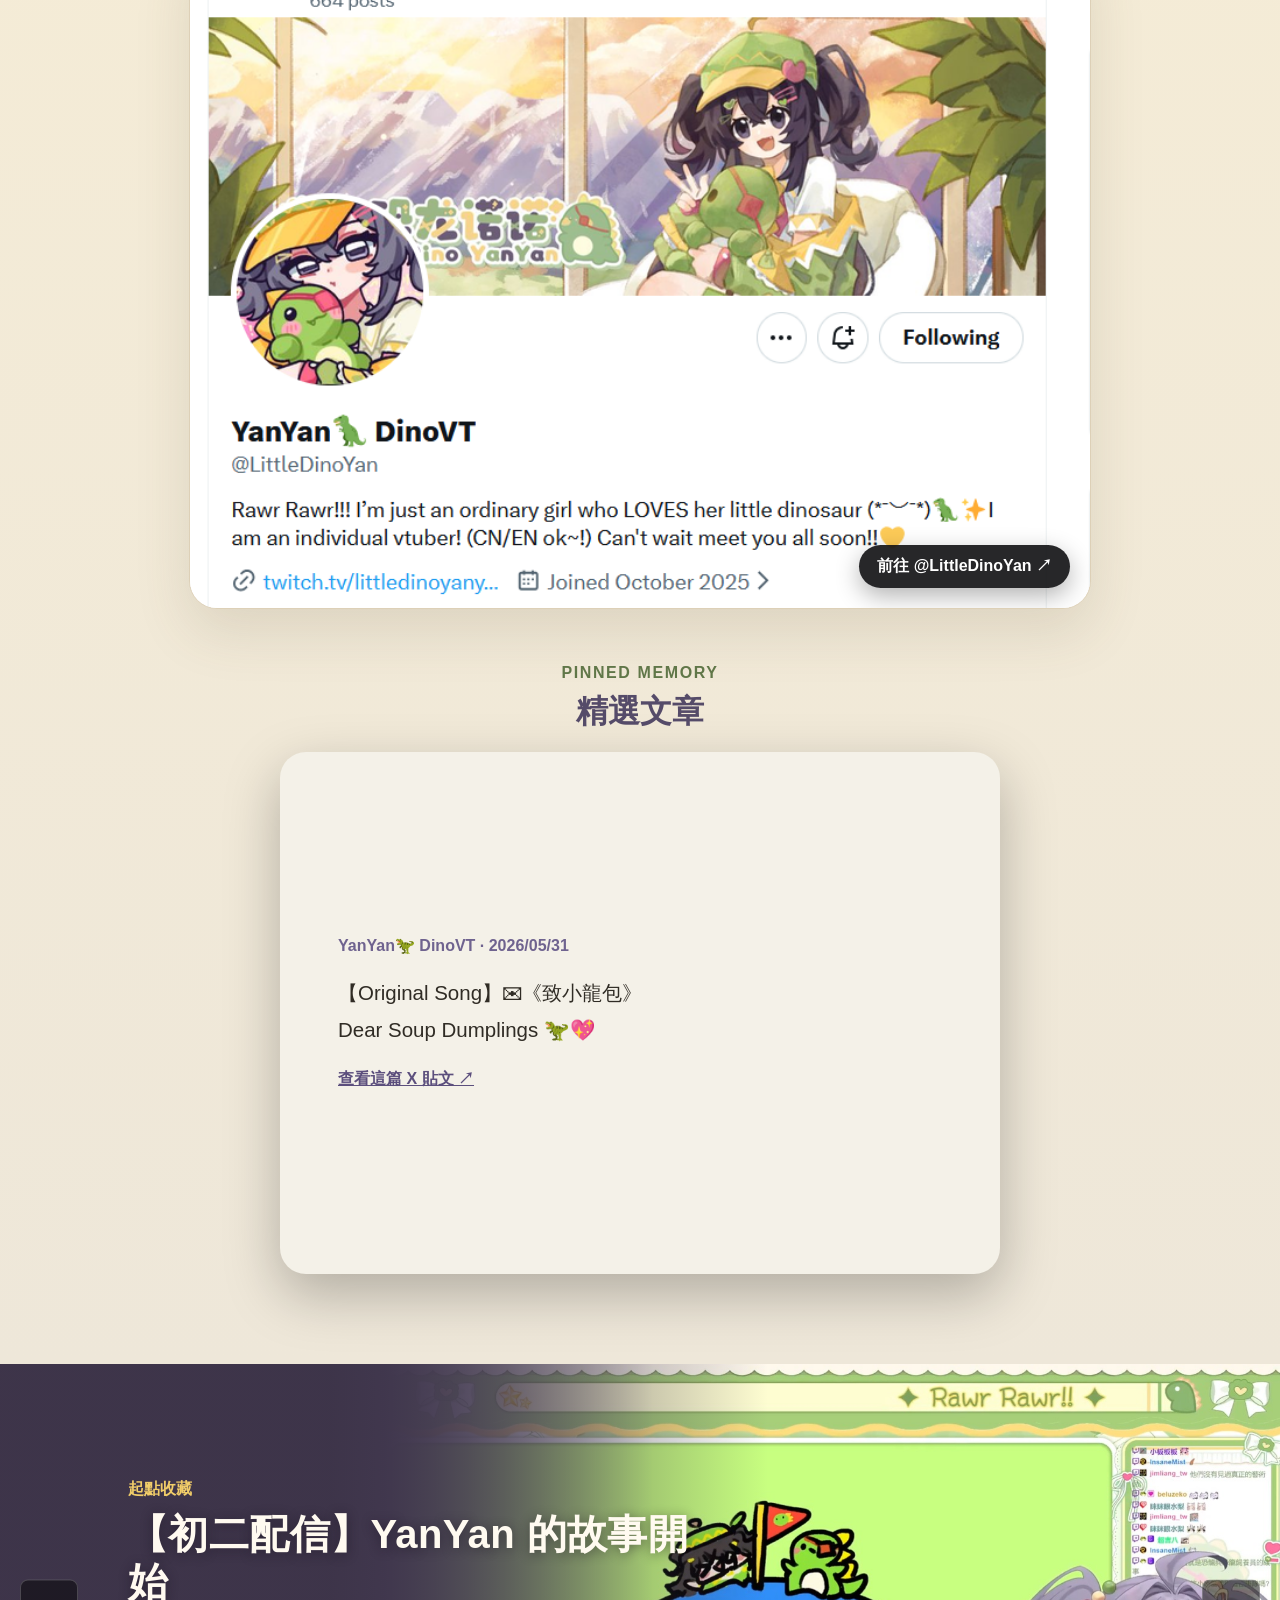
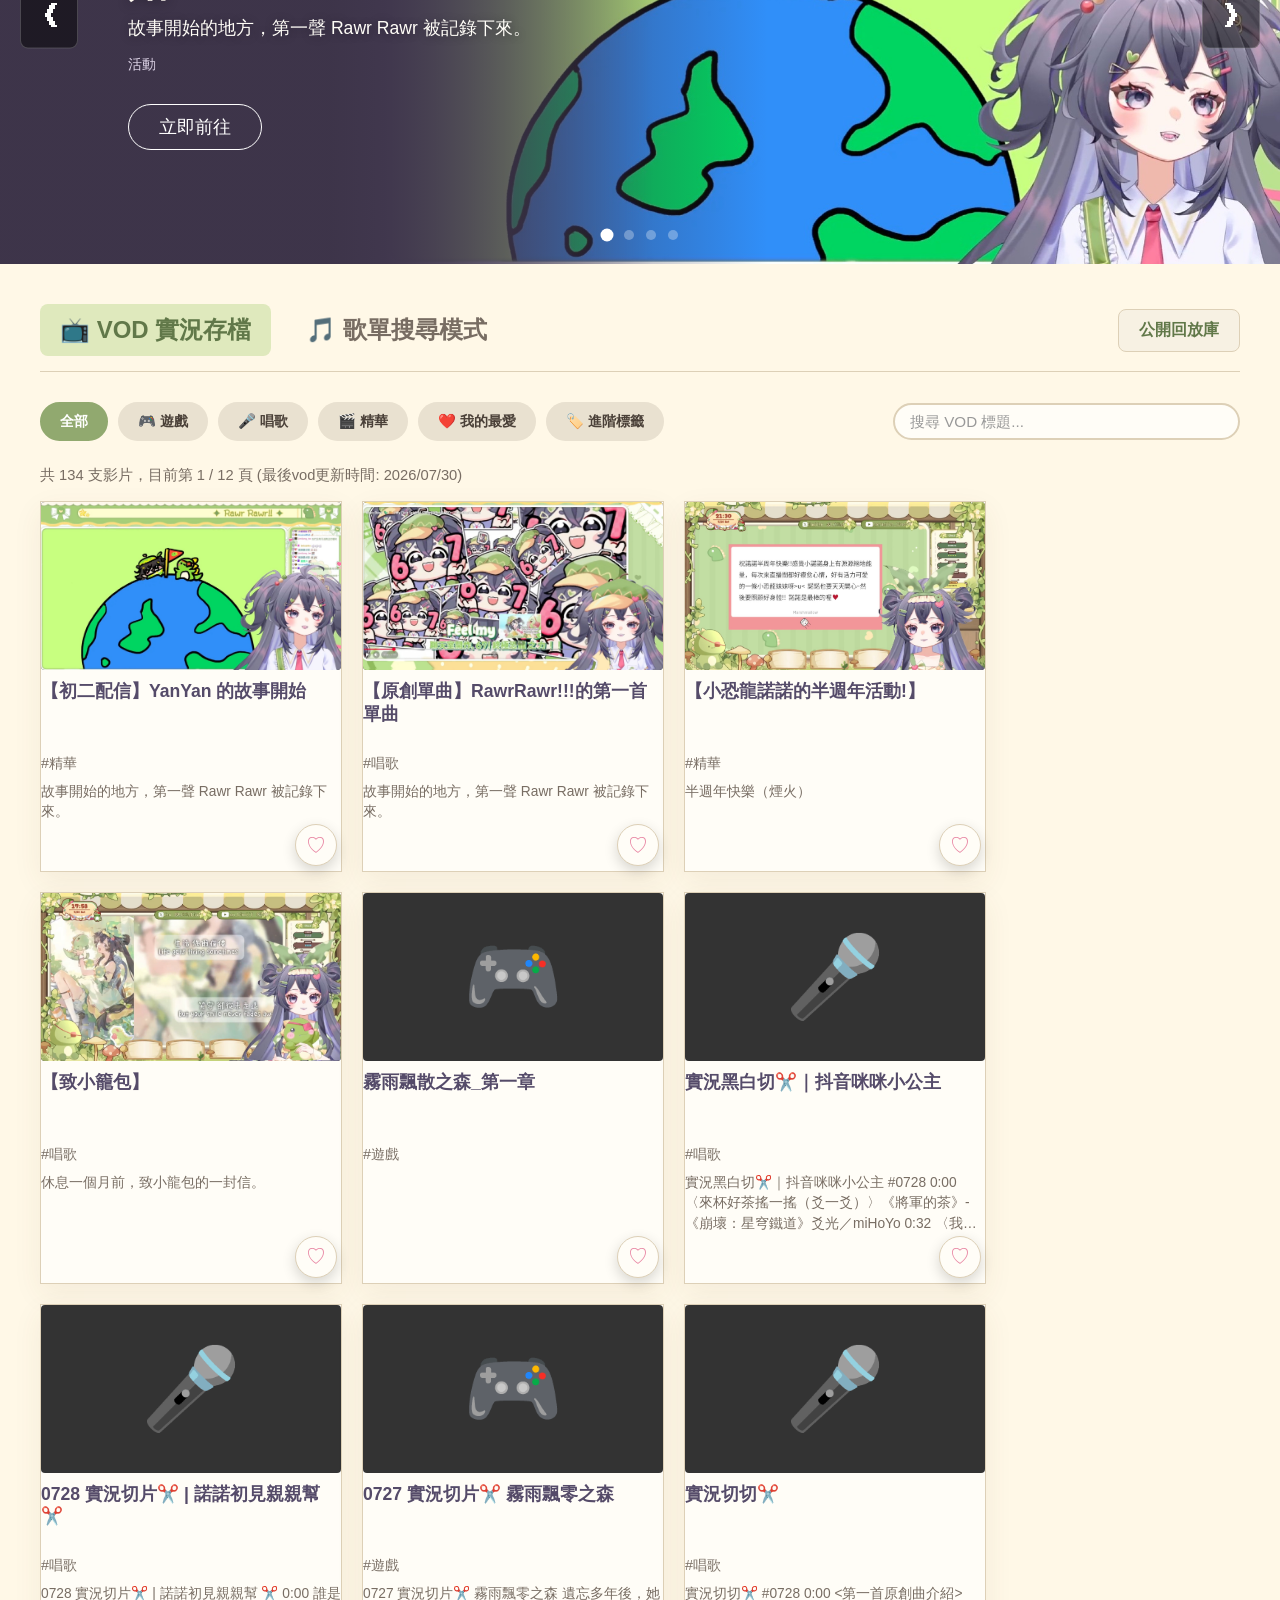
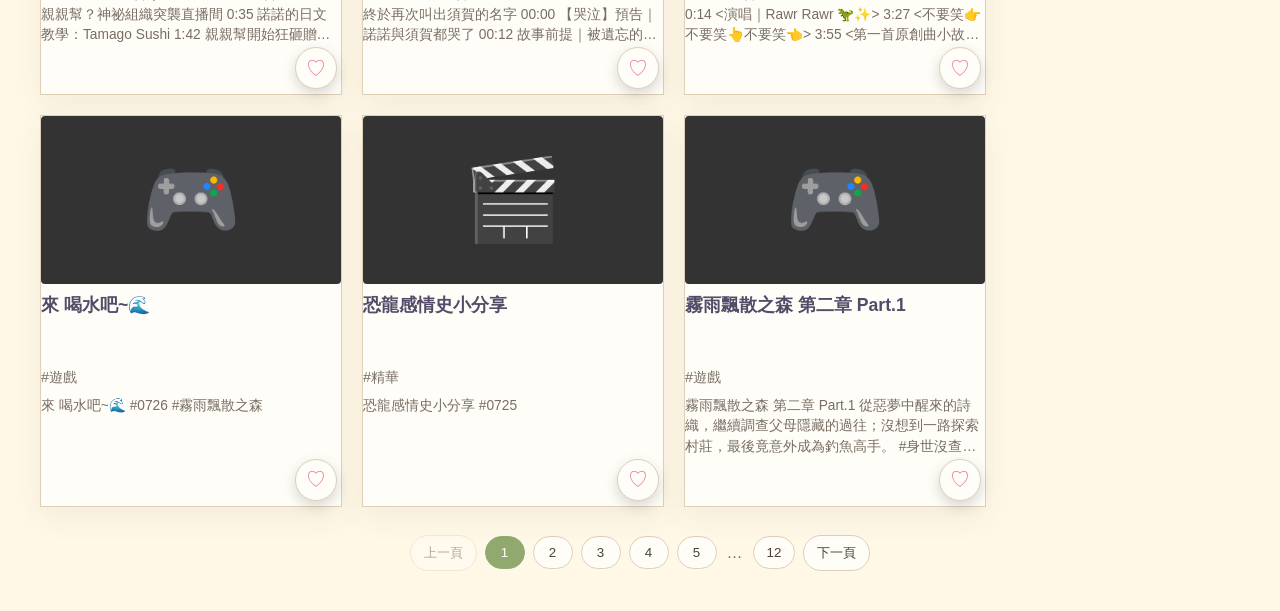
==== commit d0421e34: "Add anniversary and birthday homepage notice" ====
--- a/index.html
+++ b/index.html
@@ -4,7 +4,7 @@
     <meta charset="UTF-8">
     <meta name="viewport" content="width=device-width, initial-scale=1.0">
     <title>恐龍諾諾博物館｜午後森林風格版</title>
-    <link rel="stylesheet" href="css/styles.css?v=20260802b">
+    <link rel="stylesheet" href="css/styles.css?v=20261027a">
 </head>
 <body id="top">
     <div id="amaterasuOverlay" class="amaterasu-overlay" aria-hidden="true"></div>
@@ -158,6 +158,11 @@
         <section class="home-hero" aria-labelledby="home-title">
             <div class="home-copy">
                 <div class="eyebrow">Rawr Rawr!!! Welcome home 🦖</div>
+                <div class="anniversary-notice" role="note" aria-label="一週年與生日紀念活動時間">
+                    <span class="anniversary-notice-date">2026.11.21（六）</span>
+                    <span class="anniversary-notice-time">台灣時間 上午 11:00</span>
+                    <strong>一週年 × 生日紀念</strong>
+                </div>
                 <h2 class="home-title" id="home-title">一個普通女孩，<br>和她最愛的<em>小恐龍</em>。</h2>
                 <p class="home-lead">這是諾諾留下人生故事的小角落。歌聲、笑聲、名場面，還有那些現在回頭看可能會害羞的瞬間——</p>
                 <div class="home-actions">
--- a/css/styles.css
+++ b/css/styles.css
@@ -1305,6 +1305,63 @@
         }
         .home-hero::before { opacity: .28; background-image: linear-gradient(rgba(97,120,73,.08) 1px, transparent 1px), linear-gradient(90deg, rgba(97,120,73,.08) 1px, transparent 1px); }
         .eyebrow, .section-kicker { color: var(--sage-deep); }
+        .anniversary-notice {
+            position: relative;
+            isolation: isolate;
+            display: grid;
+            grid-template-columns: auto auto;
+            width: fit-content;
+            max-width: min(100%, 620px);
+            margin-top: 18px;
+            padding: 15px 22px 16px;
+            overflow: hidden;
+            border: 1px solid rgba(255,255,255,.76);
+            border-radius: 20px;
+            color: var(--purple);
+            background: linear-gradient(125deg, rgba(255,255,255,.72), rgba(255,248,231,.42));
+            box-shadow: 0 14px 34px rgba(85,75,105,.13), inset 0 1px 0 rgba(255,255,255,.9);
+            backdrop-filter: blur(14px) saturate(1.18);
+            -webkit-backdrop-filter: blur(14px) saturate(1.18);
+        }
+        .anniversary-notice::before {
+            content: "";
+            position: absolute;
+            z-index: -1;
+            top: -70%;
+            left: -45%;
+            width: 28%;
+            height: 240%;
+            opacity: 0;
+            transform: rotate(18deg);
+            background: linear-gradient(90deg, transparent, rgba(255,255,255,.9), transparent);
+            animation: anniversaryGlassShine 7s ease-in-out infinite;
+            pointer-events: none;
+        }
+        .anniversary-notice-date,
+        .anniversary-notice-time {
+            position: relative;
+            z-index: 1;
+            font-size: .82rem;
+            font-weight: 800;
+            letter-spacing: .035em;
+        }
+        .anniversary-notice-date { padding-right: 12px; color: var(--sage-deep); }
+        .anniversary-notice-time { padding-left: 12px; border-left: 1px solid rgba(85,75,105,.2); }
+        .anniversary-notice strong {
+            position: relative;
+            z-index: 1;
+            grid-column: 1 / -1;
+            margin-top: 5px;
+            color: #6d4a68;
+            font-size: clamp(1.08rem, 2vw, 1.34rem);
+            letter-spacing: .09em;
+        }
+        @keyframes anniversaryGlassShine {
+            0%, 5% { left: -45%; opacity: 0; }
+            8% { opacity: .82; }
+            20% { left: 118%; opacity: 0; }
+            100% { left: 118%; opacity: 0; }
+        }
         .home-title { color: var(--purple); font-size: clamp(3em,4.3vw,4.4em); line-height: 1.08; }
         .home-title em { color: var(--sage-deep); white-space: nowrap; }
         .home-lead { color: var(--muted-brown); }
@@ -2412,6 +2469,21 @@
                 font-size: clamp(2.05em, 11vw, 2.8em);
             }
 
+            .anniversary-notice {
+                grid-template-columns: 1fr;
+                width: 100%;
+                padding: 14px 16px 15px;
+                border-radius: 17px;
+            }
+
+            .anniversary-notice-date,
+            .anniversary-notice-time {
+                padding: 0;
+                border-left: 0;
+            }
+
+            .anniversary-notice-time { margin-top: 2px; }
+
             .filter-container,
             .advanced-tag-filter-container {
                 grid-template-columns: repeat(2, minmax(0, 1fr));
@@ -3431,6 +3503,10 @@
 }
 
 @media (prefers-reduced-motion: reduce) {
+    .anniversary-notice::before {
+        animation: none !important;
+    }
+
     .amaterasu-overlay,
     .amaterasu-popout,
     .amaterasu-shout-text {
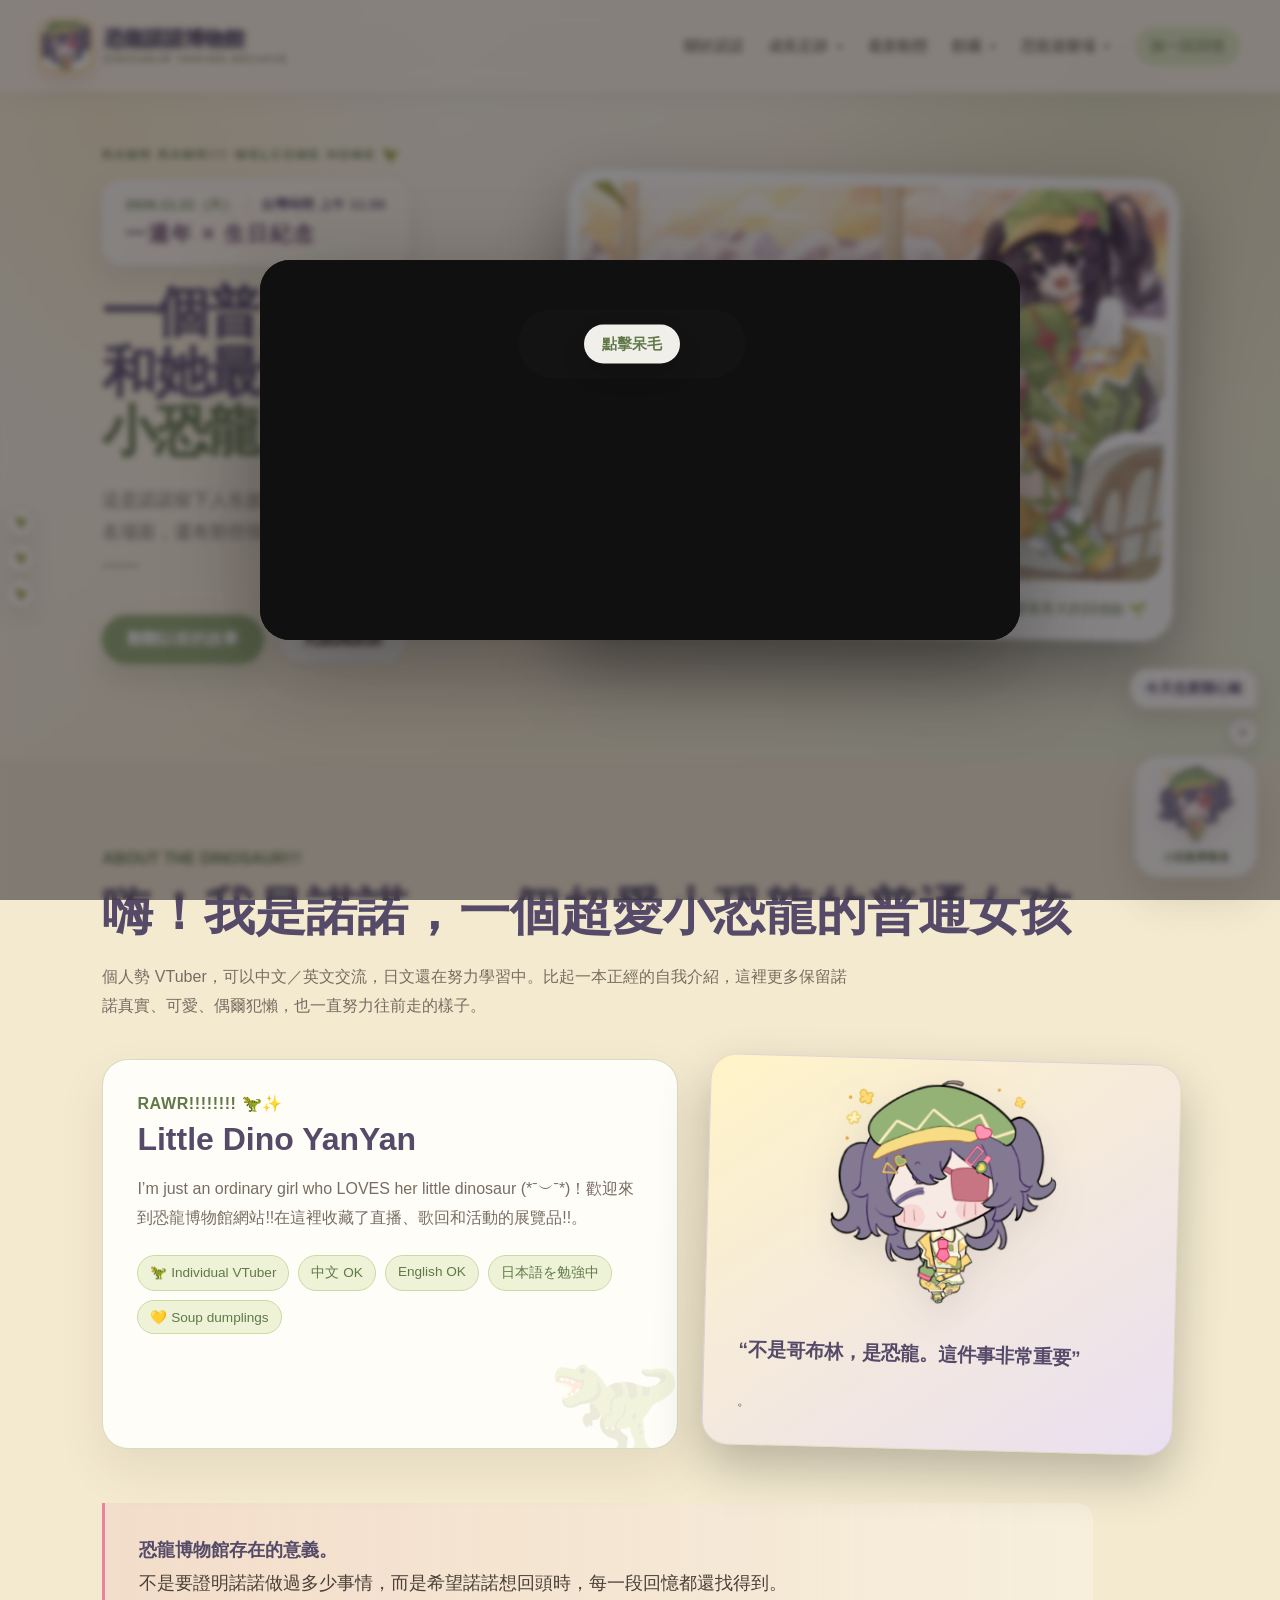
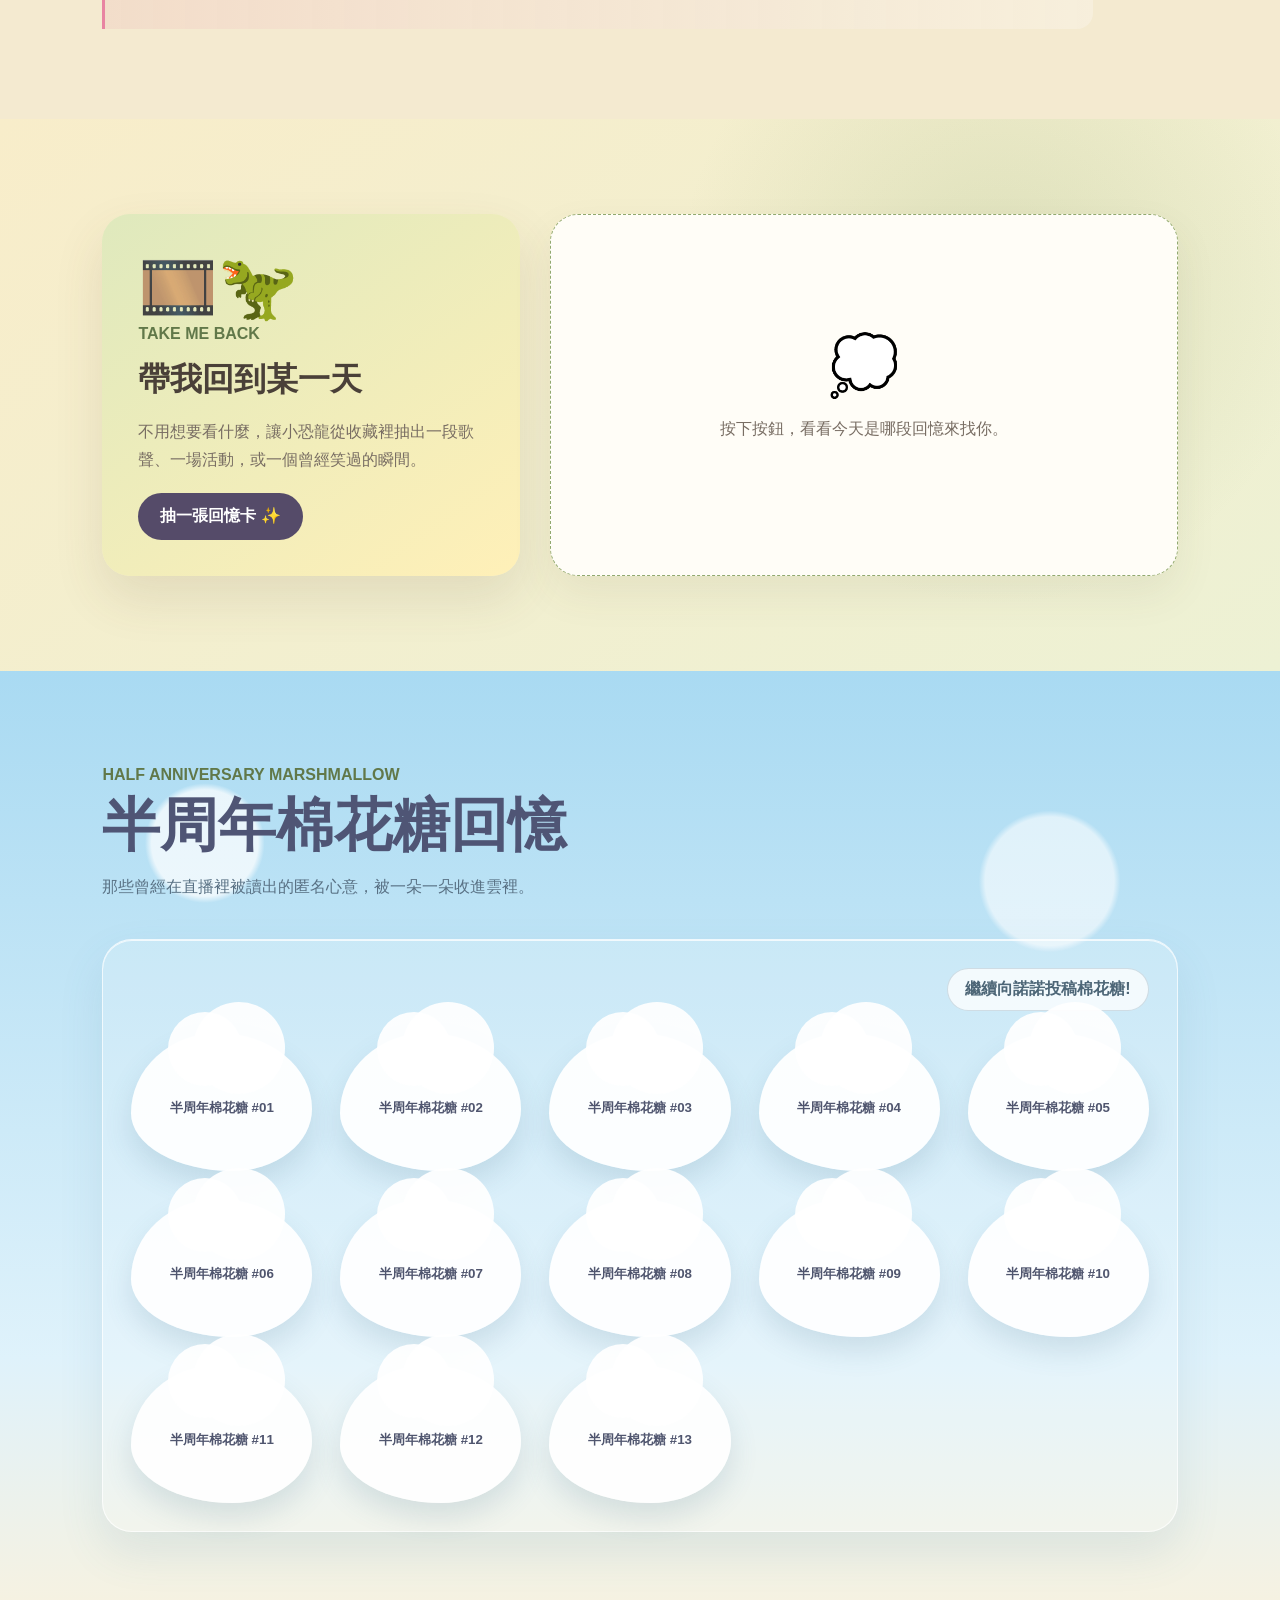
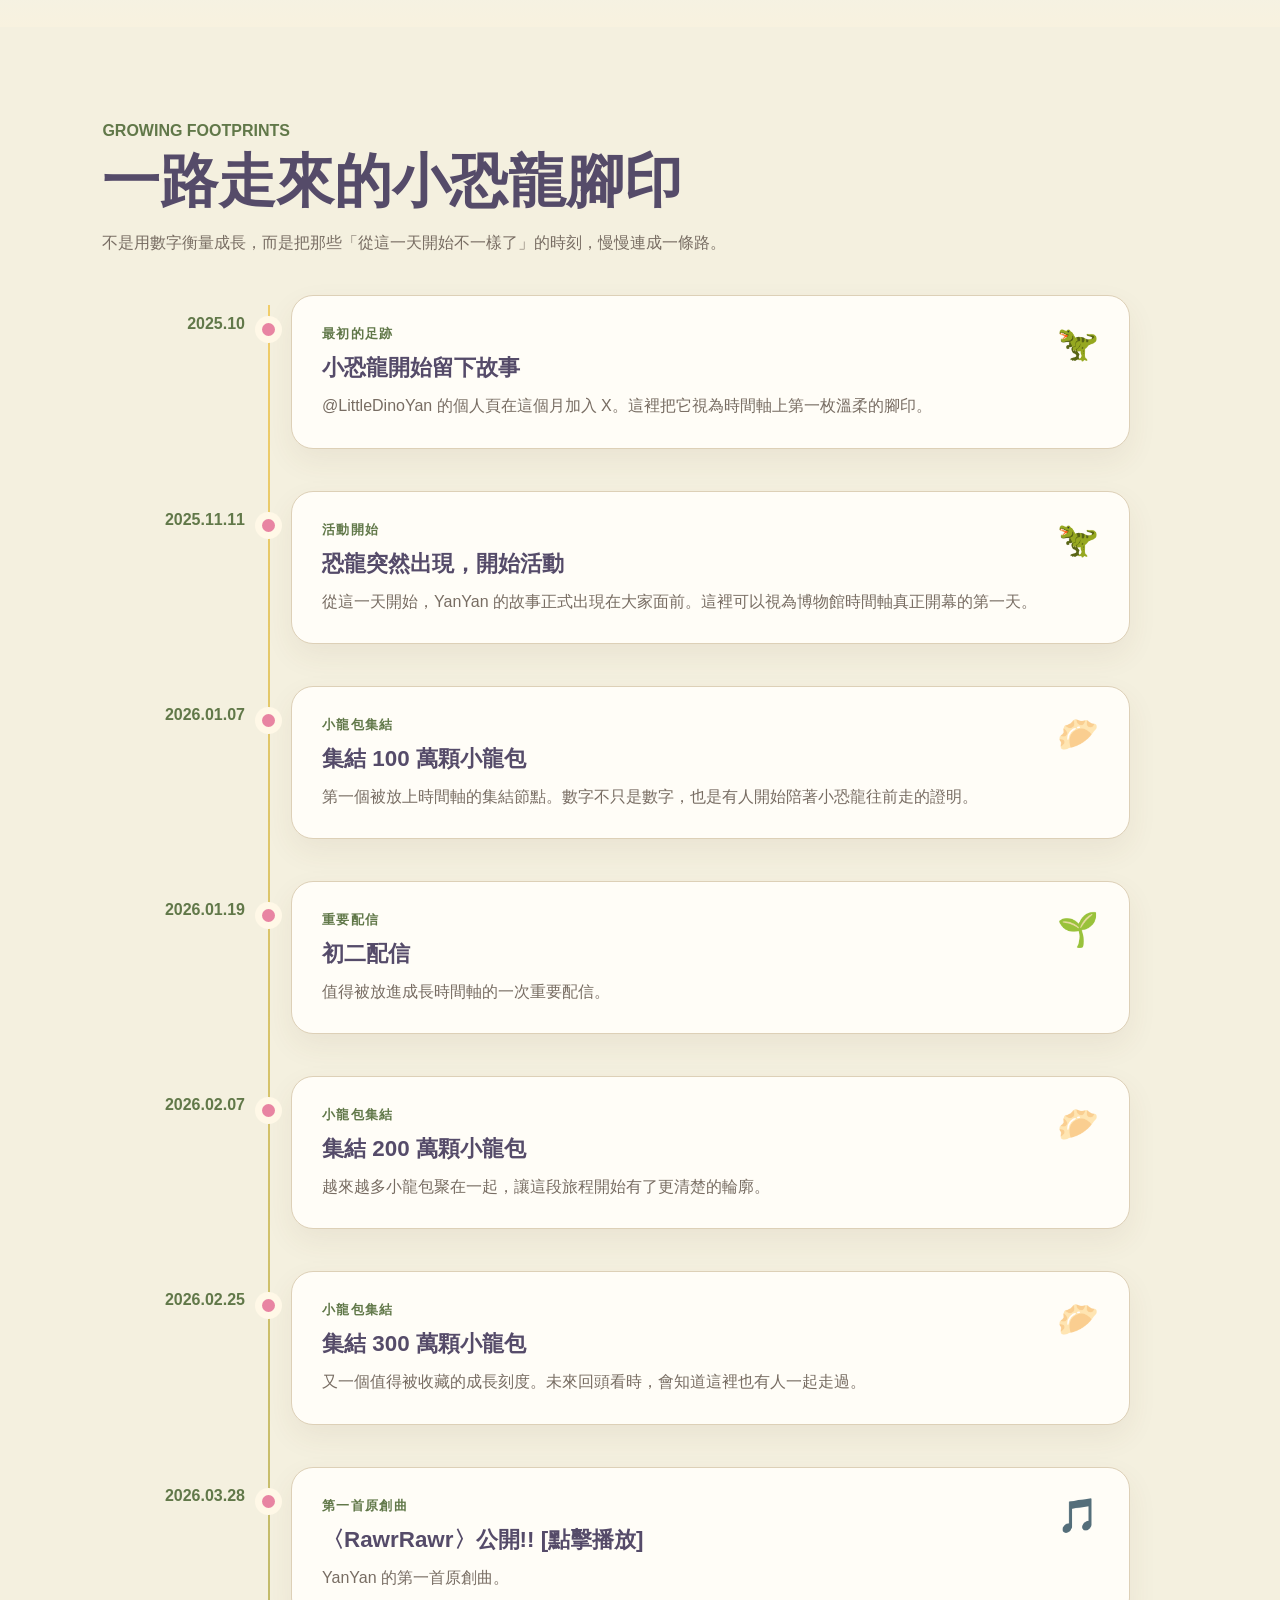
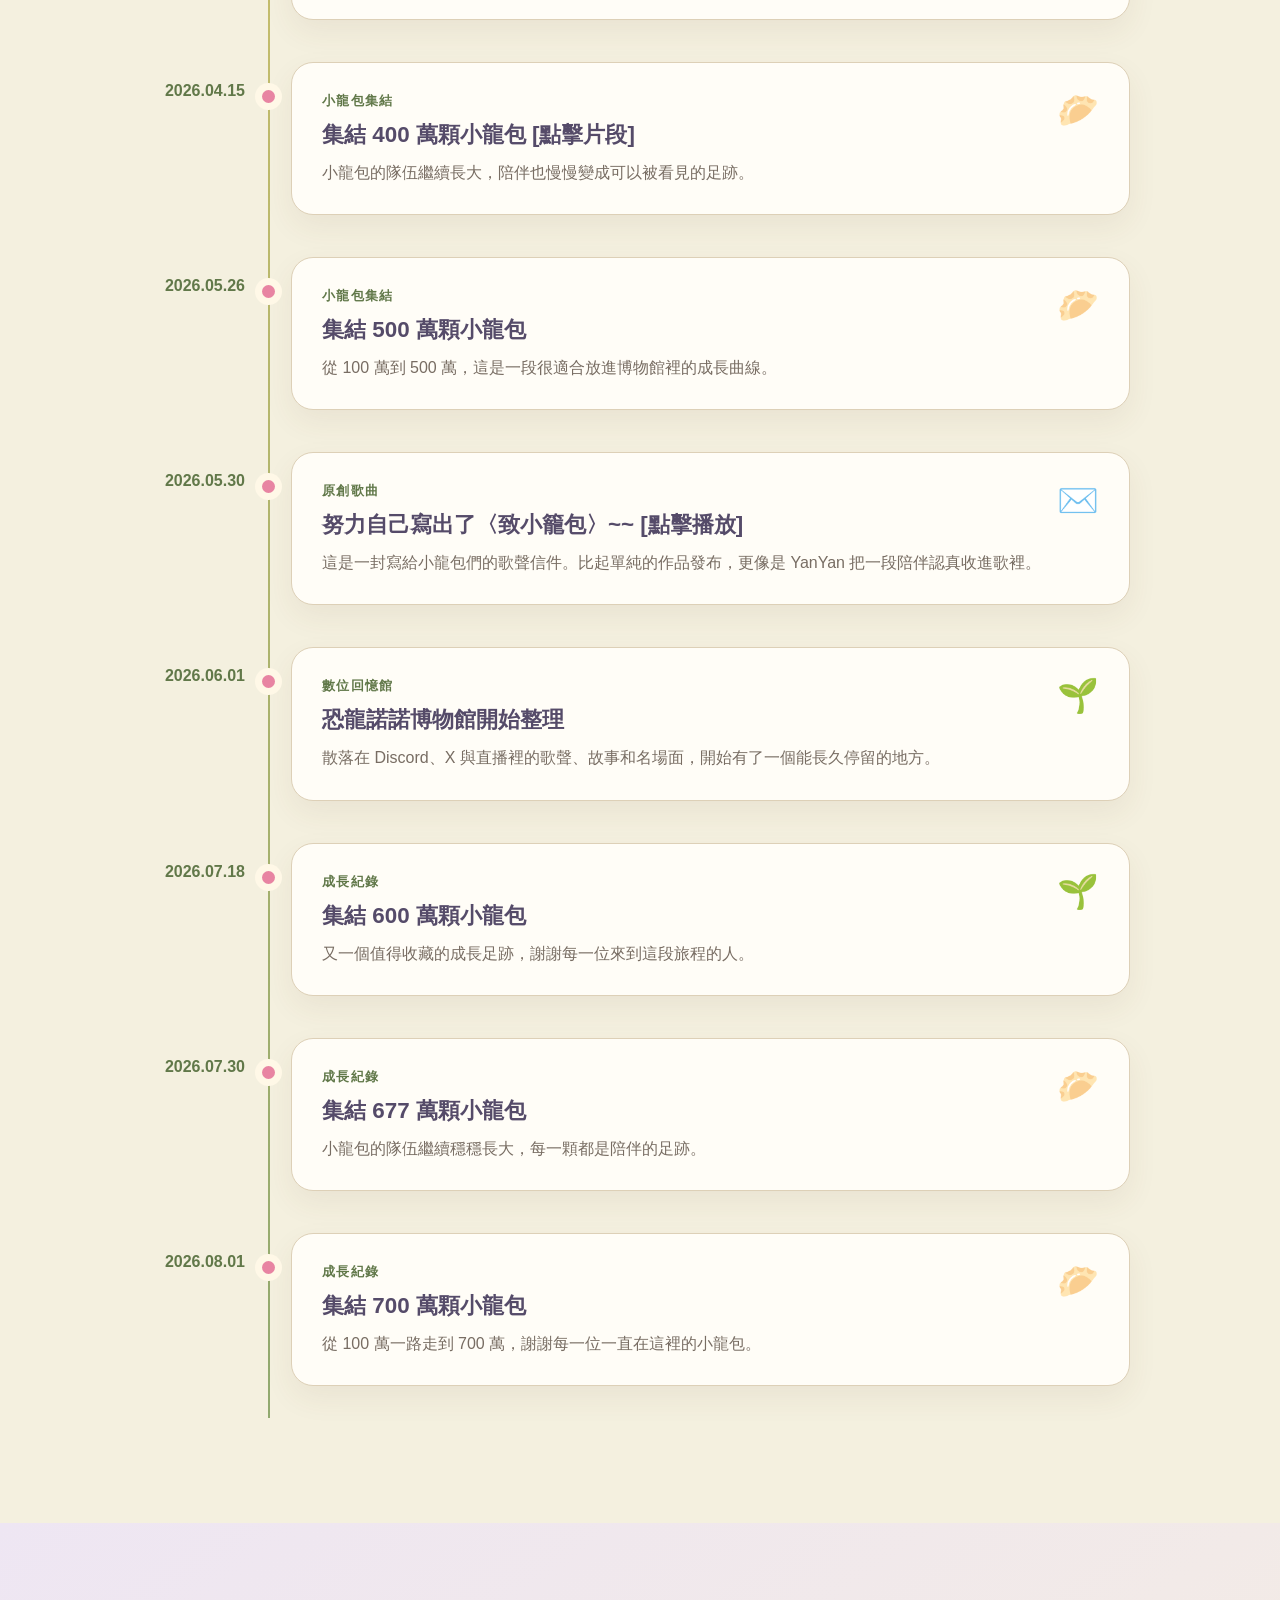
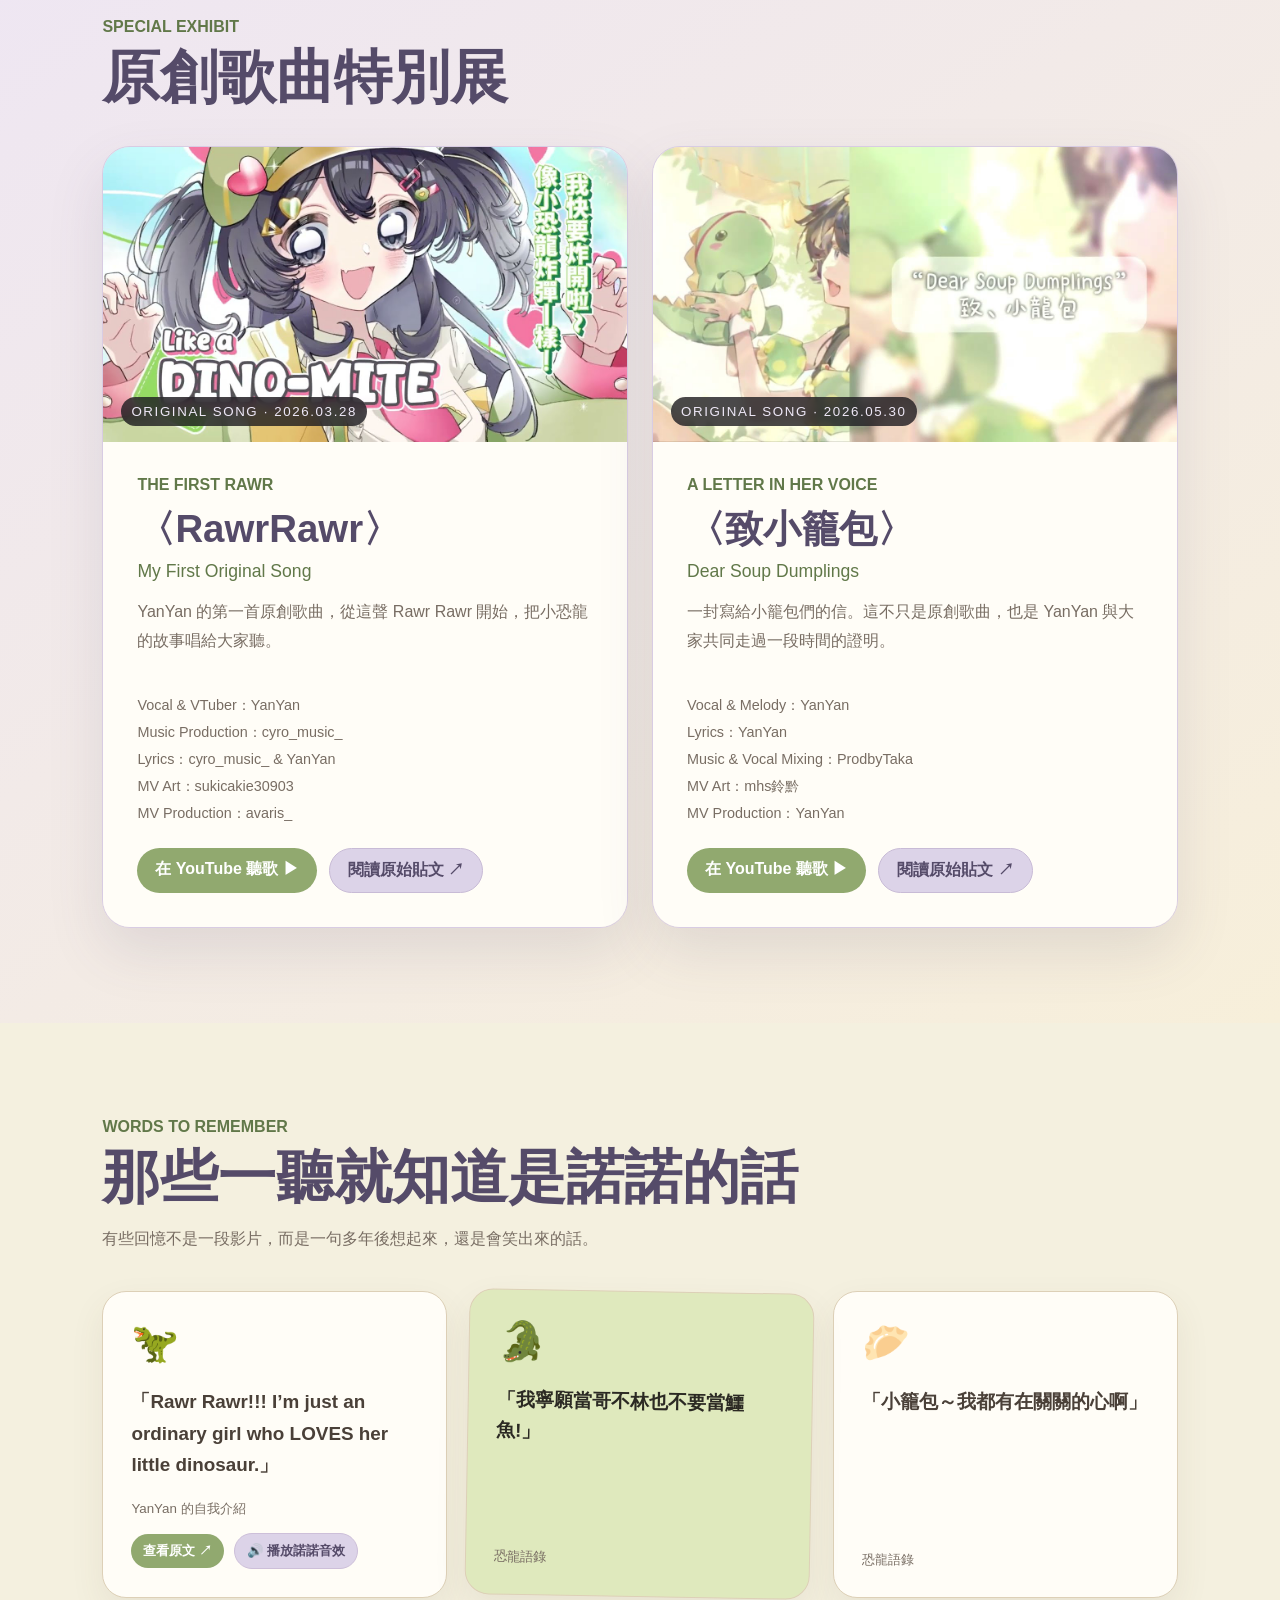
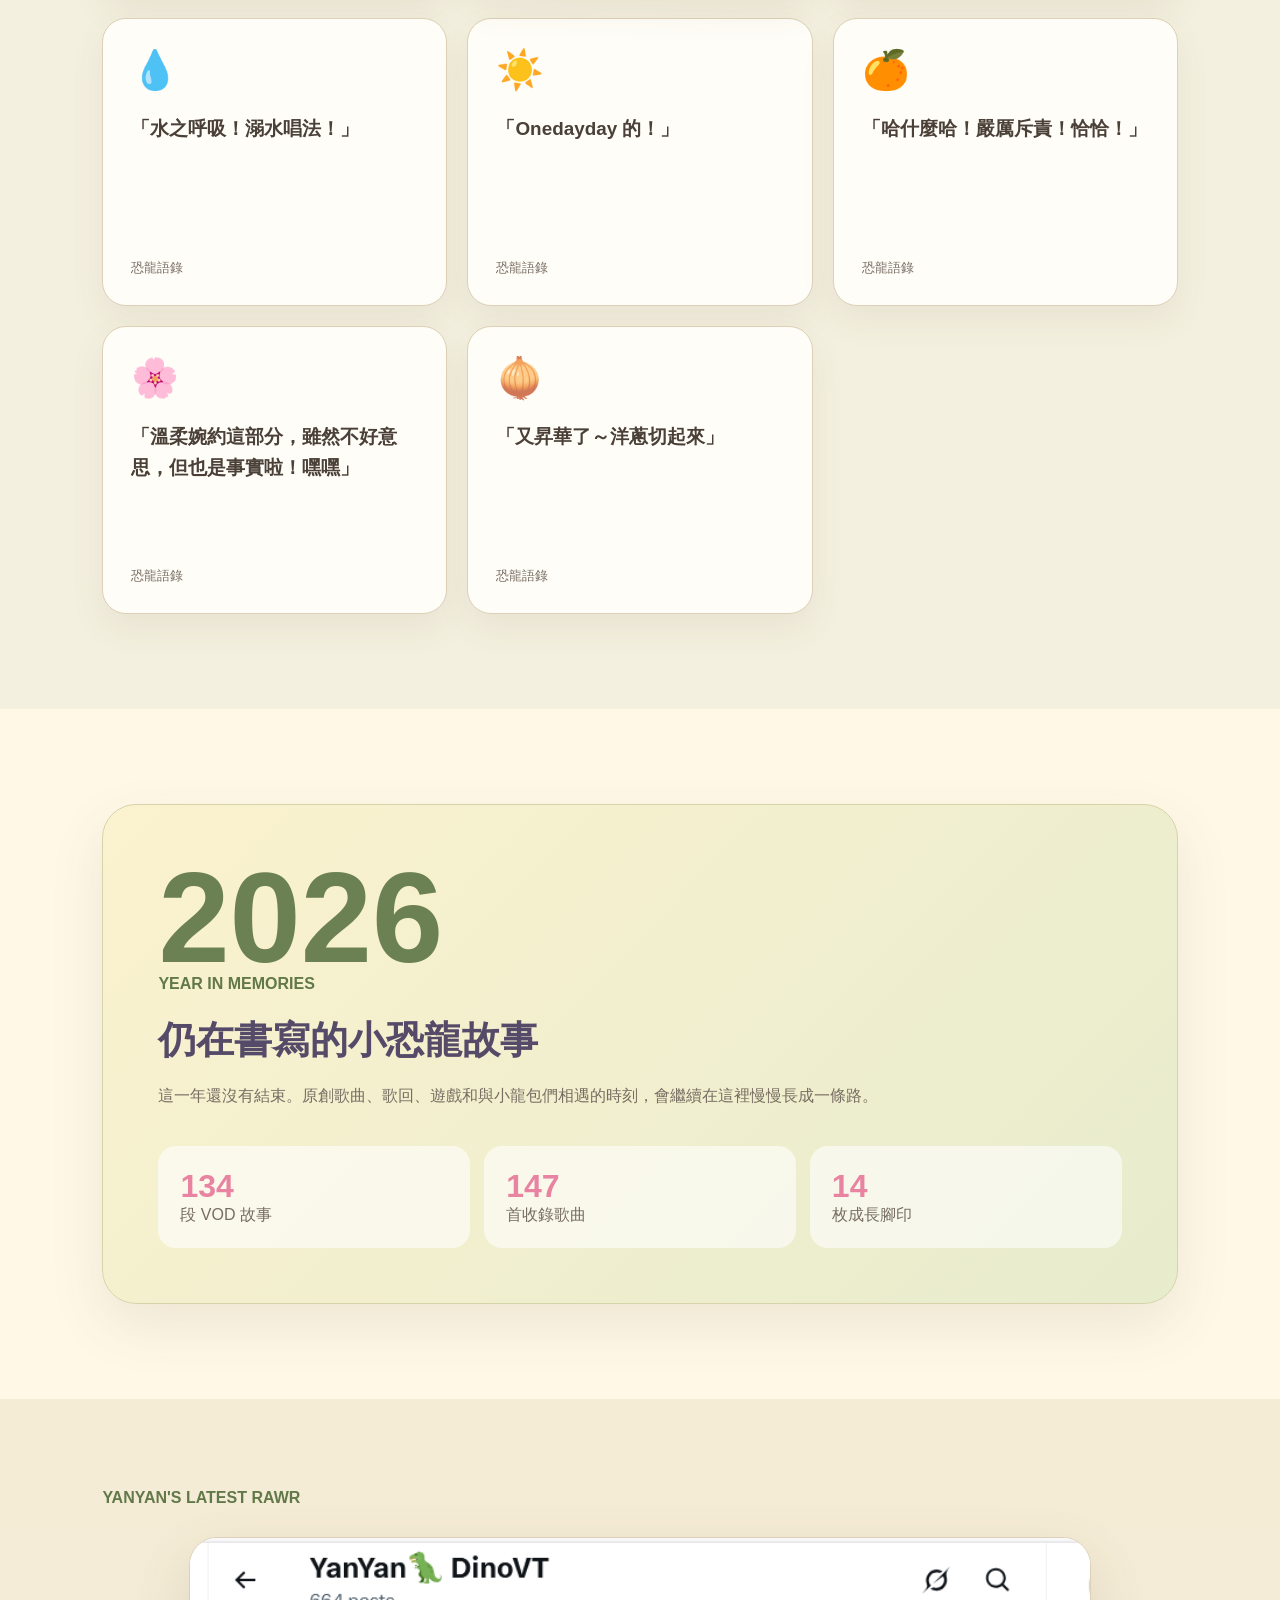
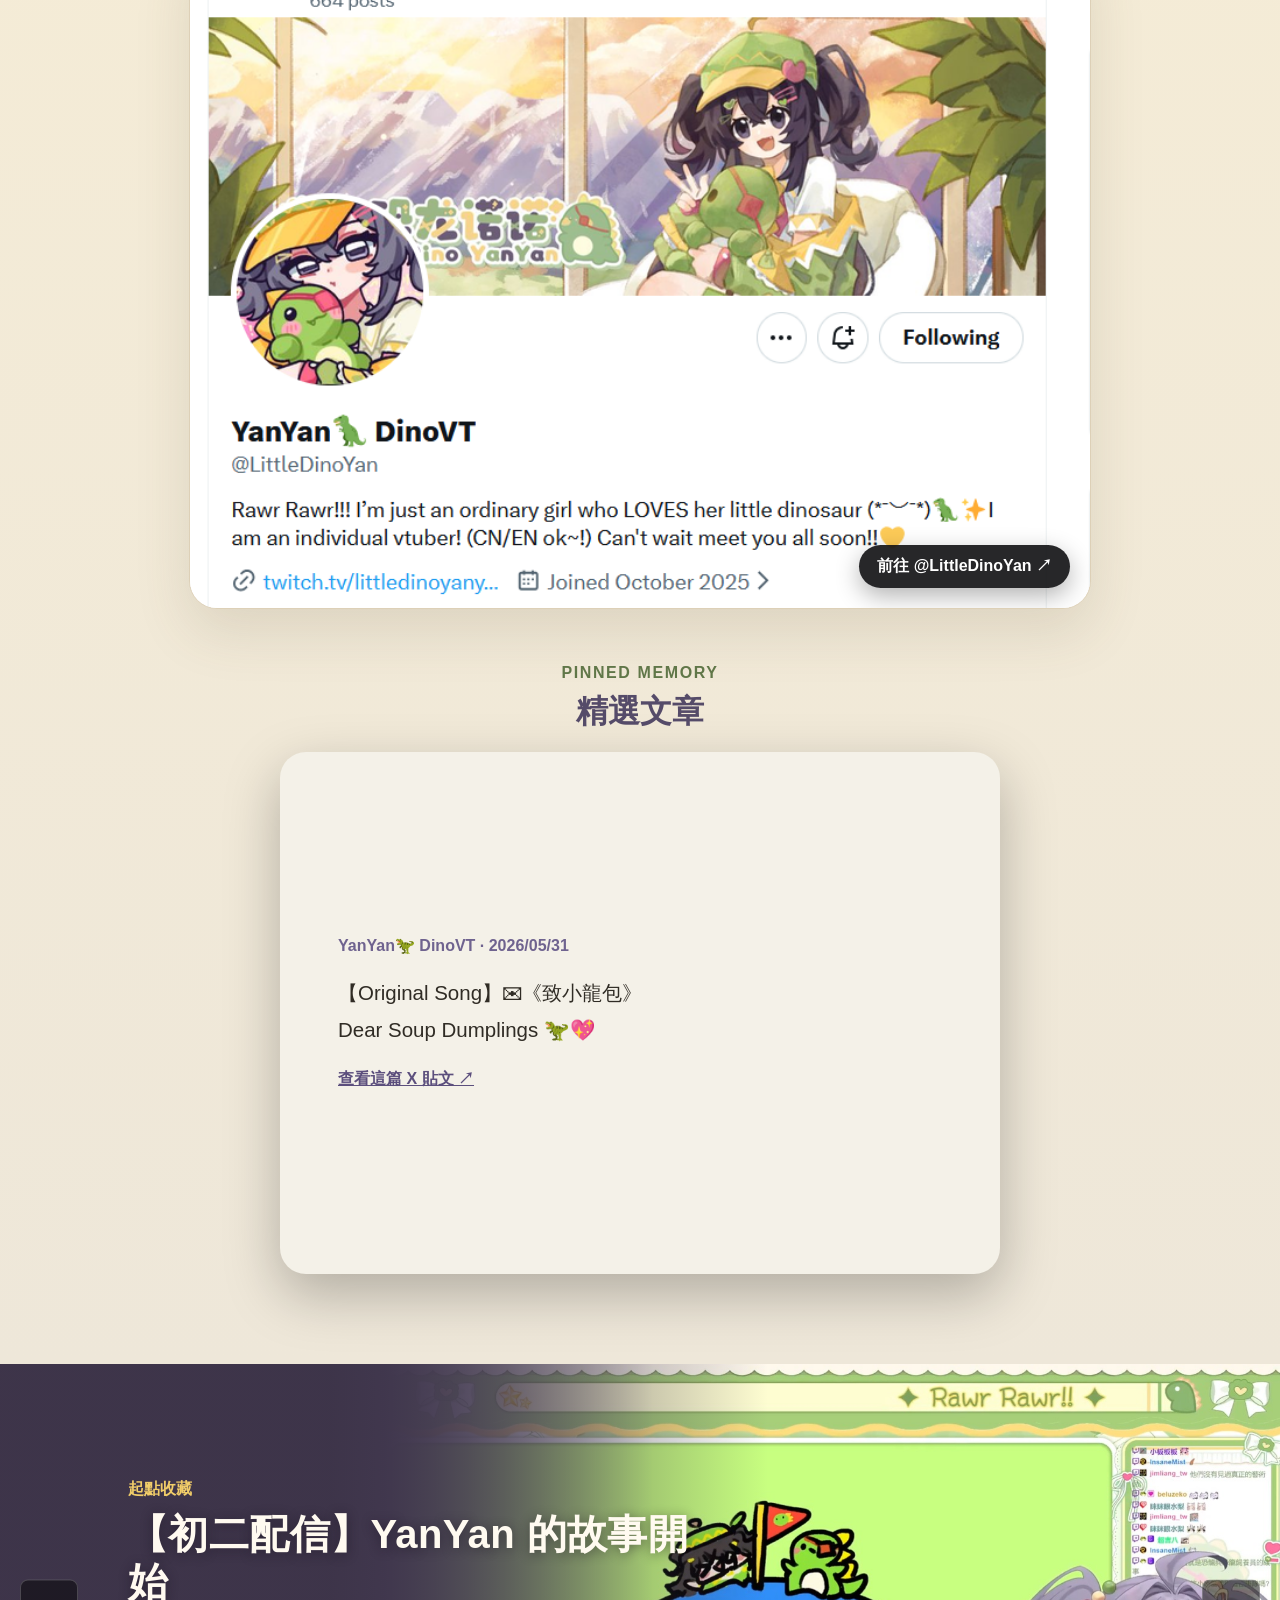
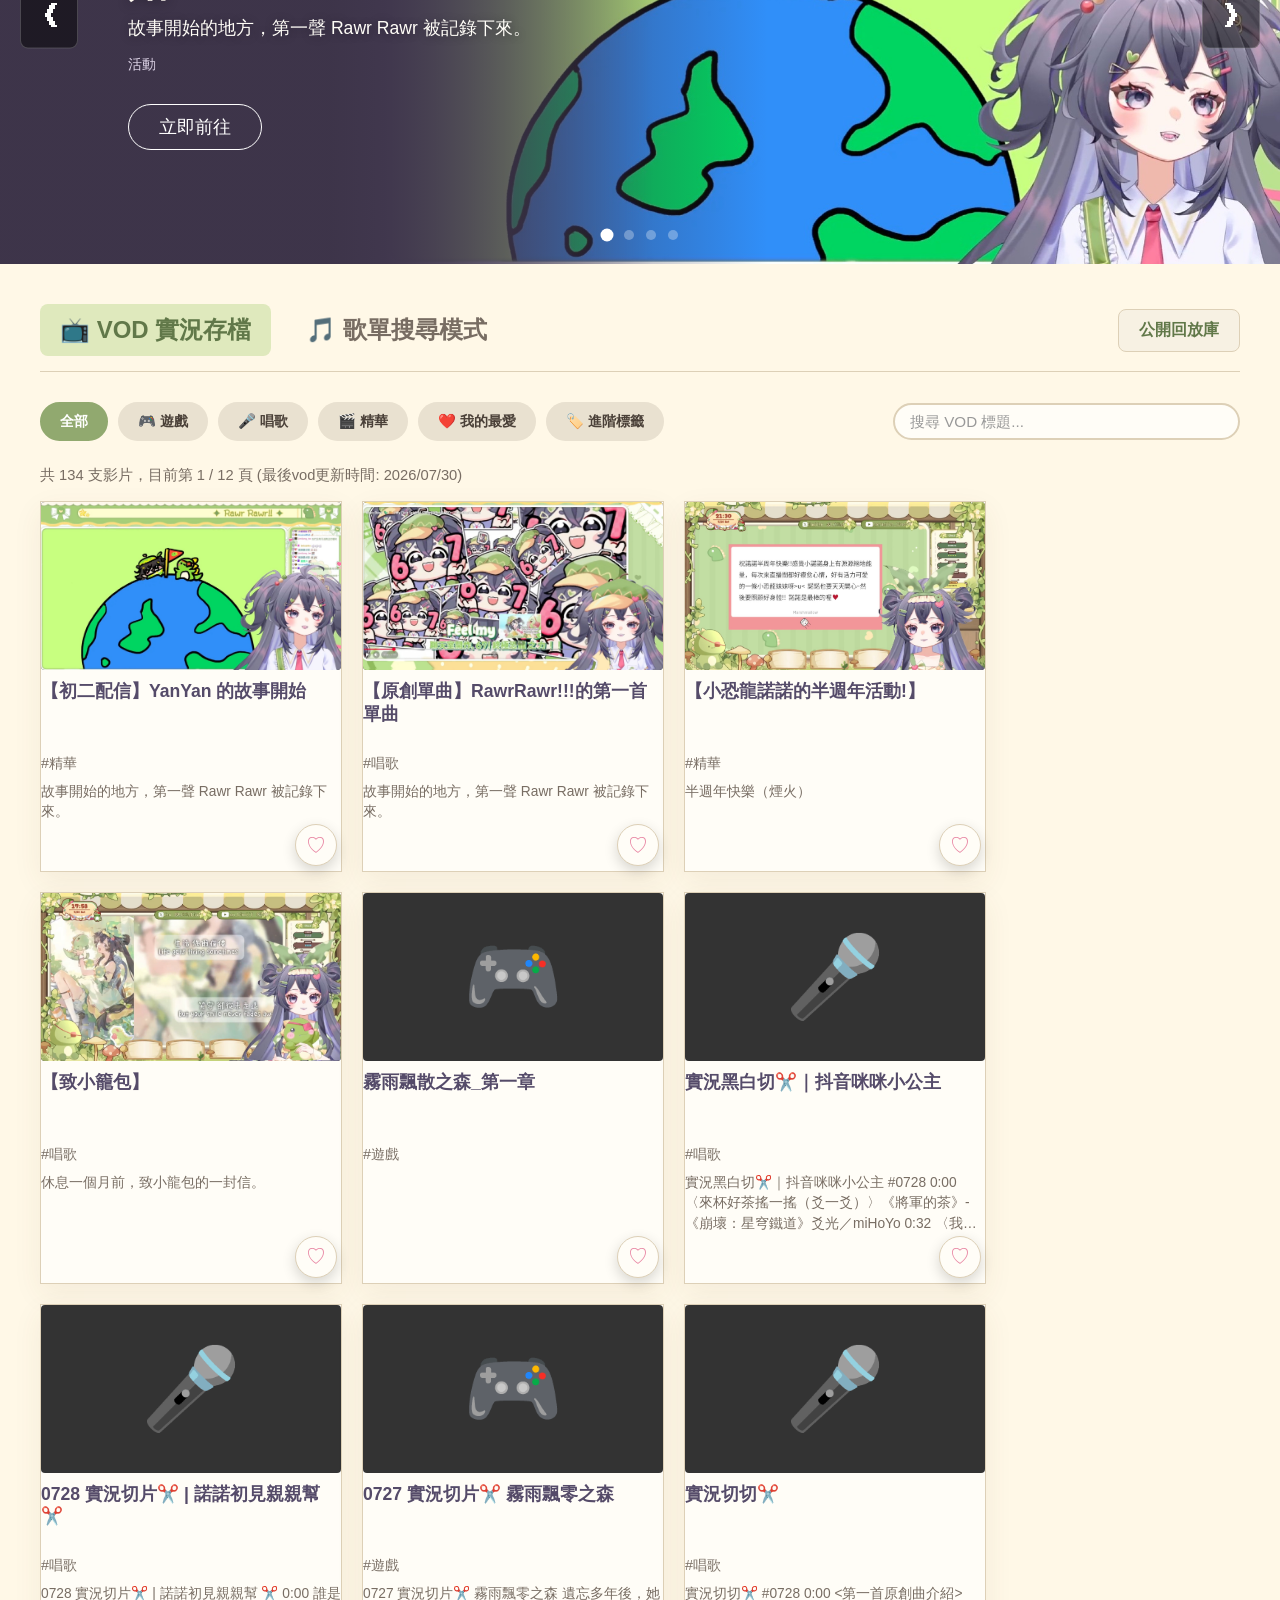
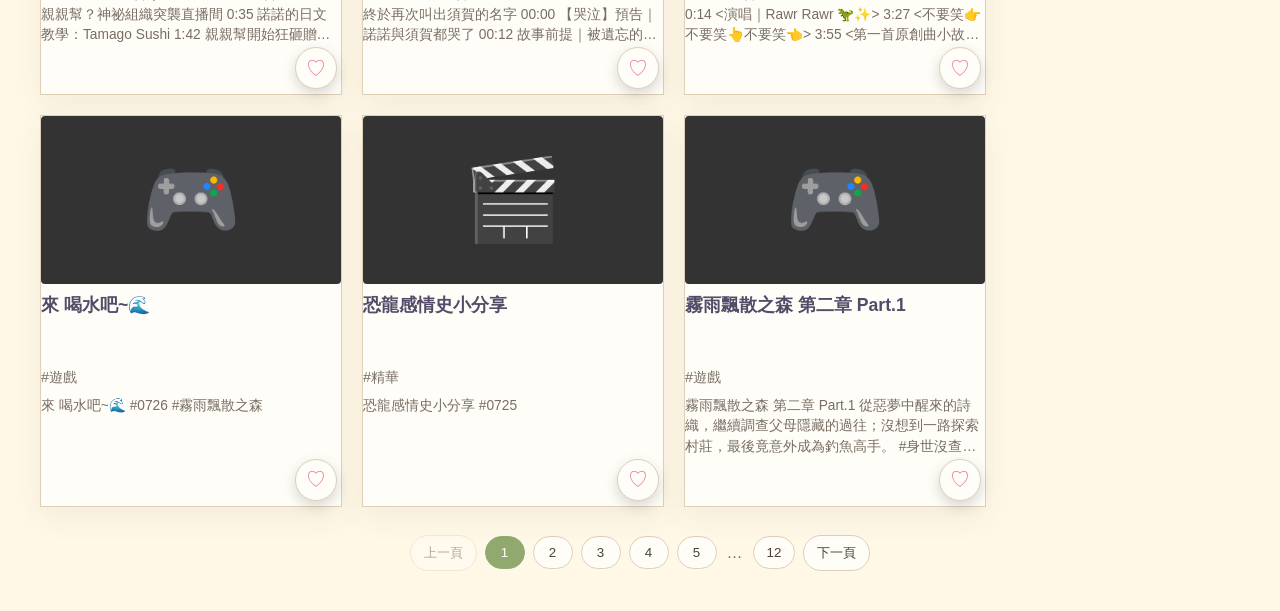
==== commit 12093389: "Add Nono originals and prioritize songbook artists" ====
--- a/index.html
+++ b/index.html
@@ -382,10 +382,10 @@
     </div>
 
     <script src="data/playgroundLinks.js"></script>
-    <script src="data/contentMap.js"></script>
+    <script src="data/contentMap.js?v=20261027b"></script>
     <script src="data/heroData.js"></script>
     <script src="data/vodData.js"></script>
-    <script src="data/songData.js"></script>
+    <script src="data/songData.js?v=20261027b"></script>
     <script src="data/marshmallowData.js"></script>
     <script src="data/marshmallowInfo.js"></script>
     <script src="data/timelineData.js"></script>
@@ -1593,6 +1593,16 @@
             return false;
         }
 
+        function getSongPriorityScore(songItem) {
+            const song = resolveItem(songItem);
+            const isNonoOriginal = song.id === 'song_original_rawr_rawr'
+                || song.id === 'song_original_zhi_xiaolongbao';
+
+            if (isNonoOriginal) return 1;
+            if (String(song.artist || '').includes('陳綺貞')) return 2;
+            return 3;
+        }
+
         function getFilteredSongData() {
             const keyword = normalizeSongSearchKeyword(searchSongInput.value);
 
@@ -1603,7 +1613,7 @@
                     || (currentSongFilter === '練習中' ? isPracticing : isSongLanguageMatch(song.language, currentSongFilter));
                 const matchSearch = !keyword || getSongSearchText(song).includes(keyword);
                 return matchFilter && matchSearch;
-            });
+            }).sort((a, b) => getSongPriorityScore(a) - getSongPriorityScore(b));
         }
 
         function getSongPageItems(totalPages) {
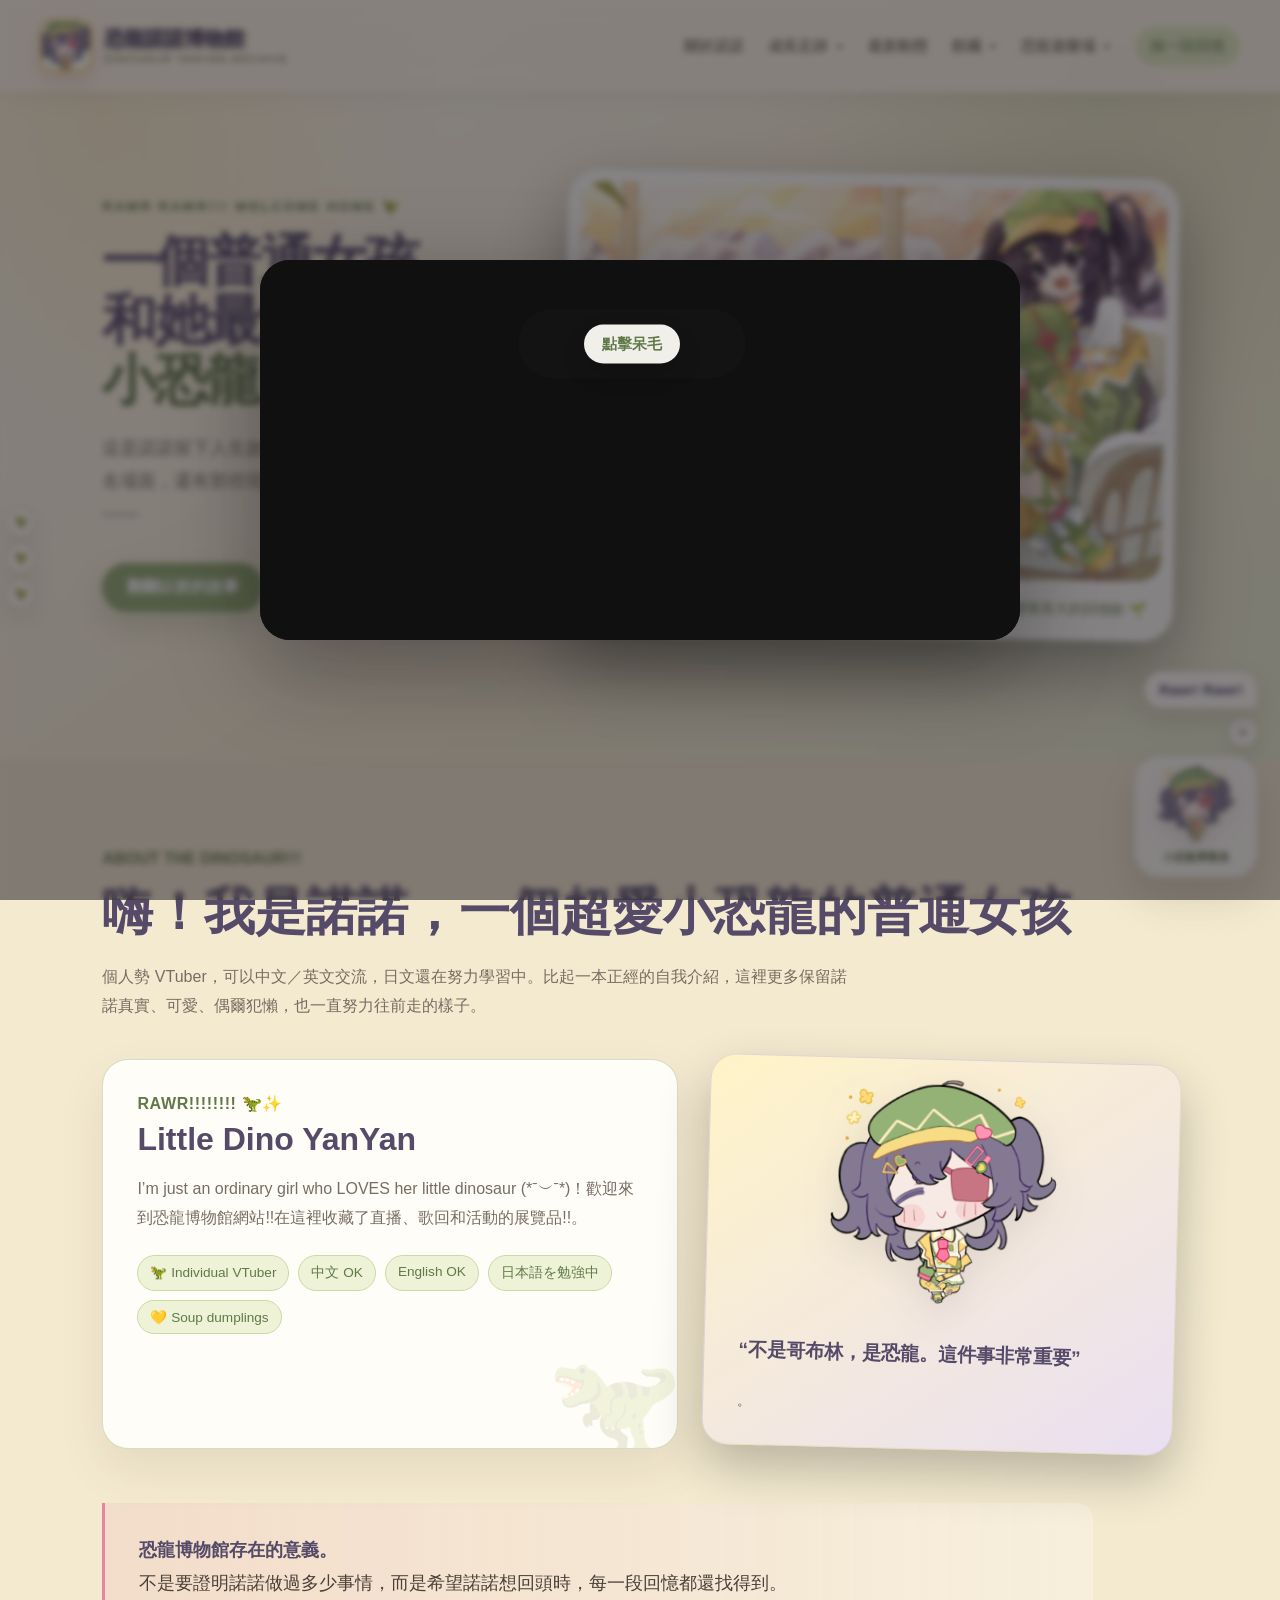
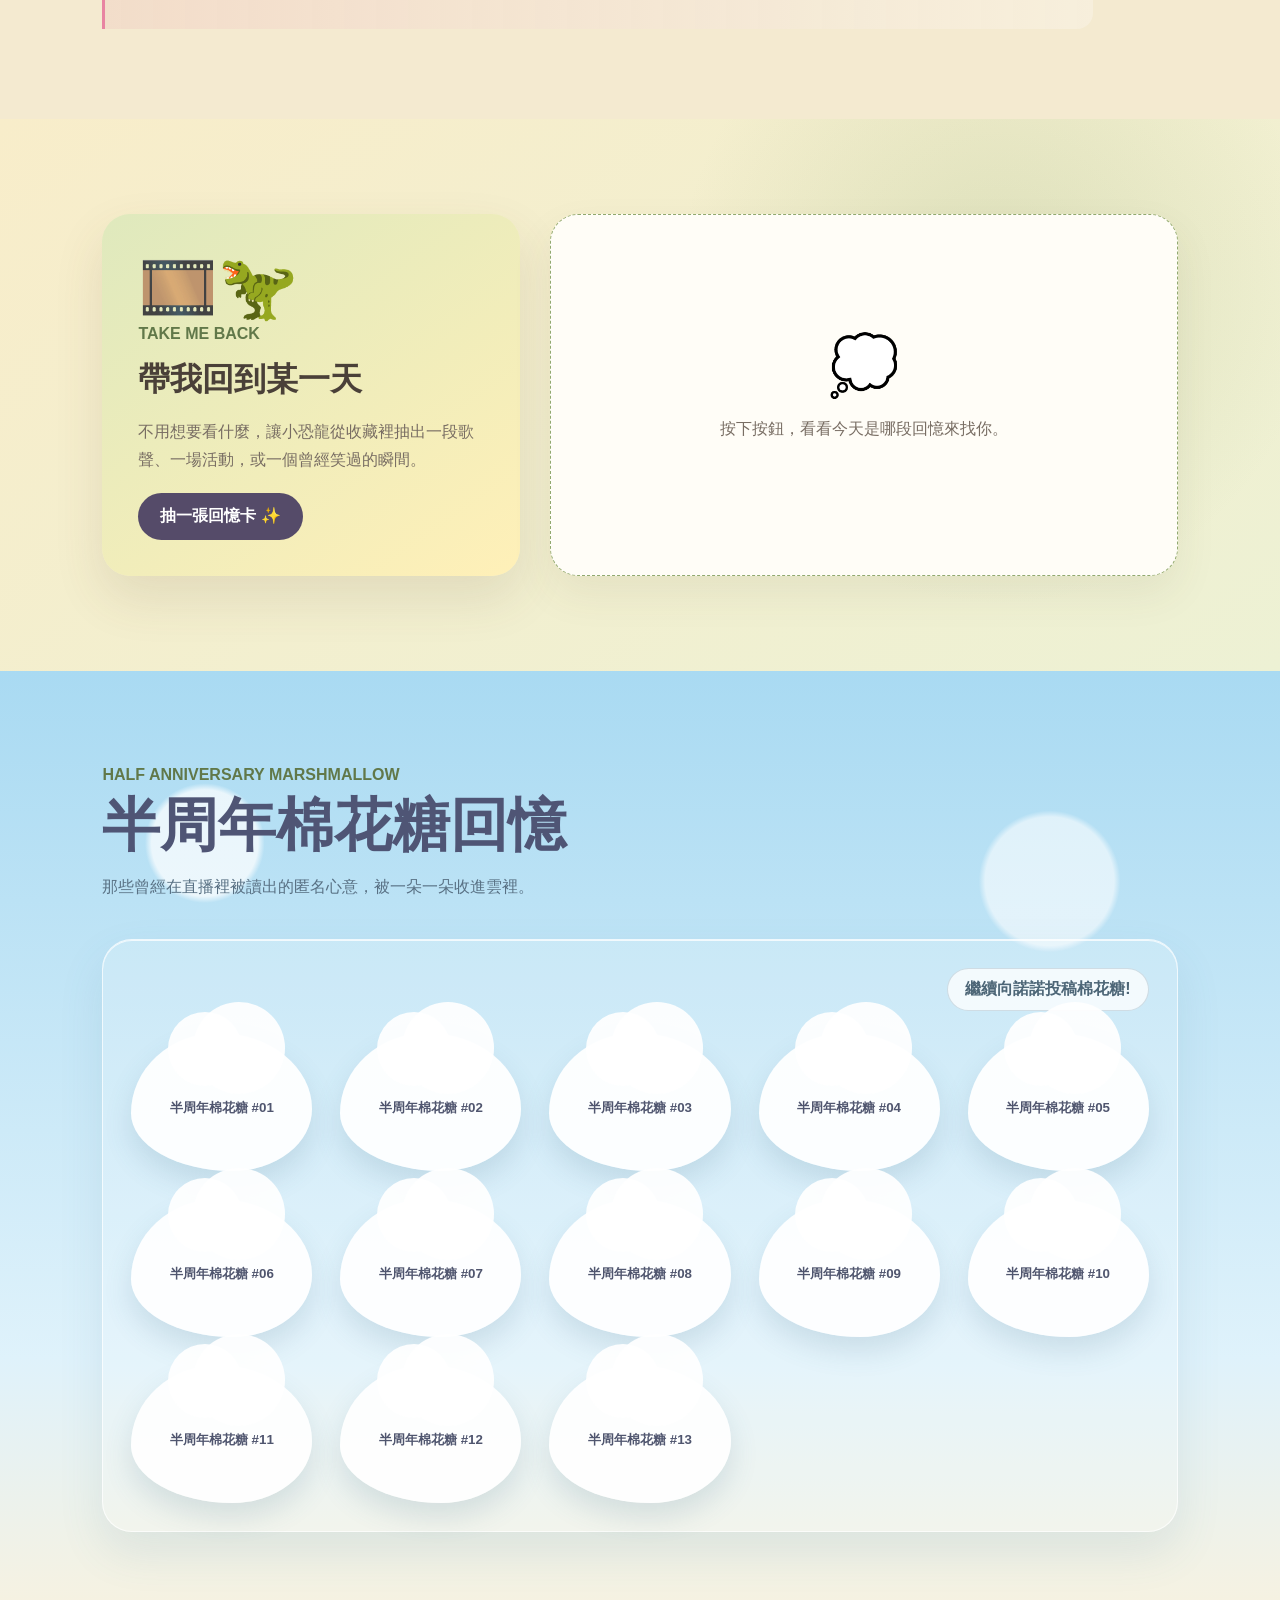
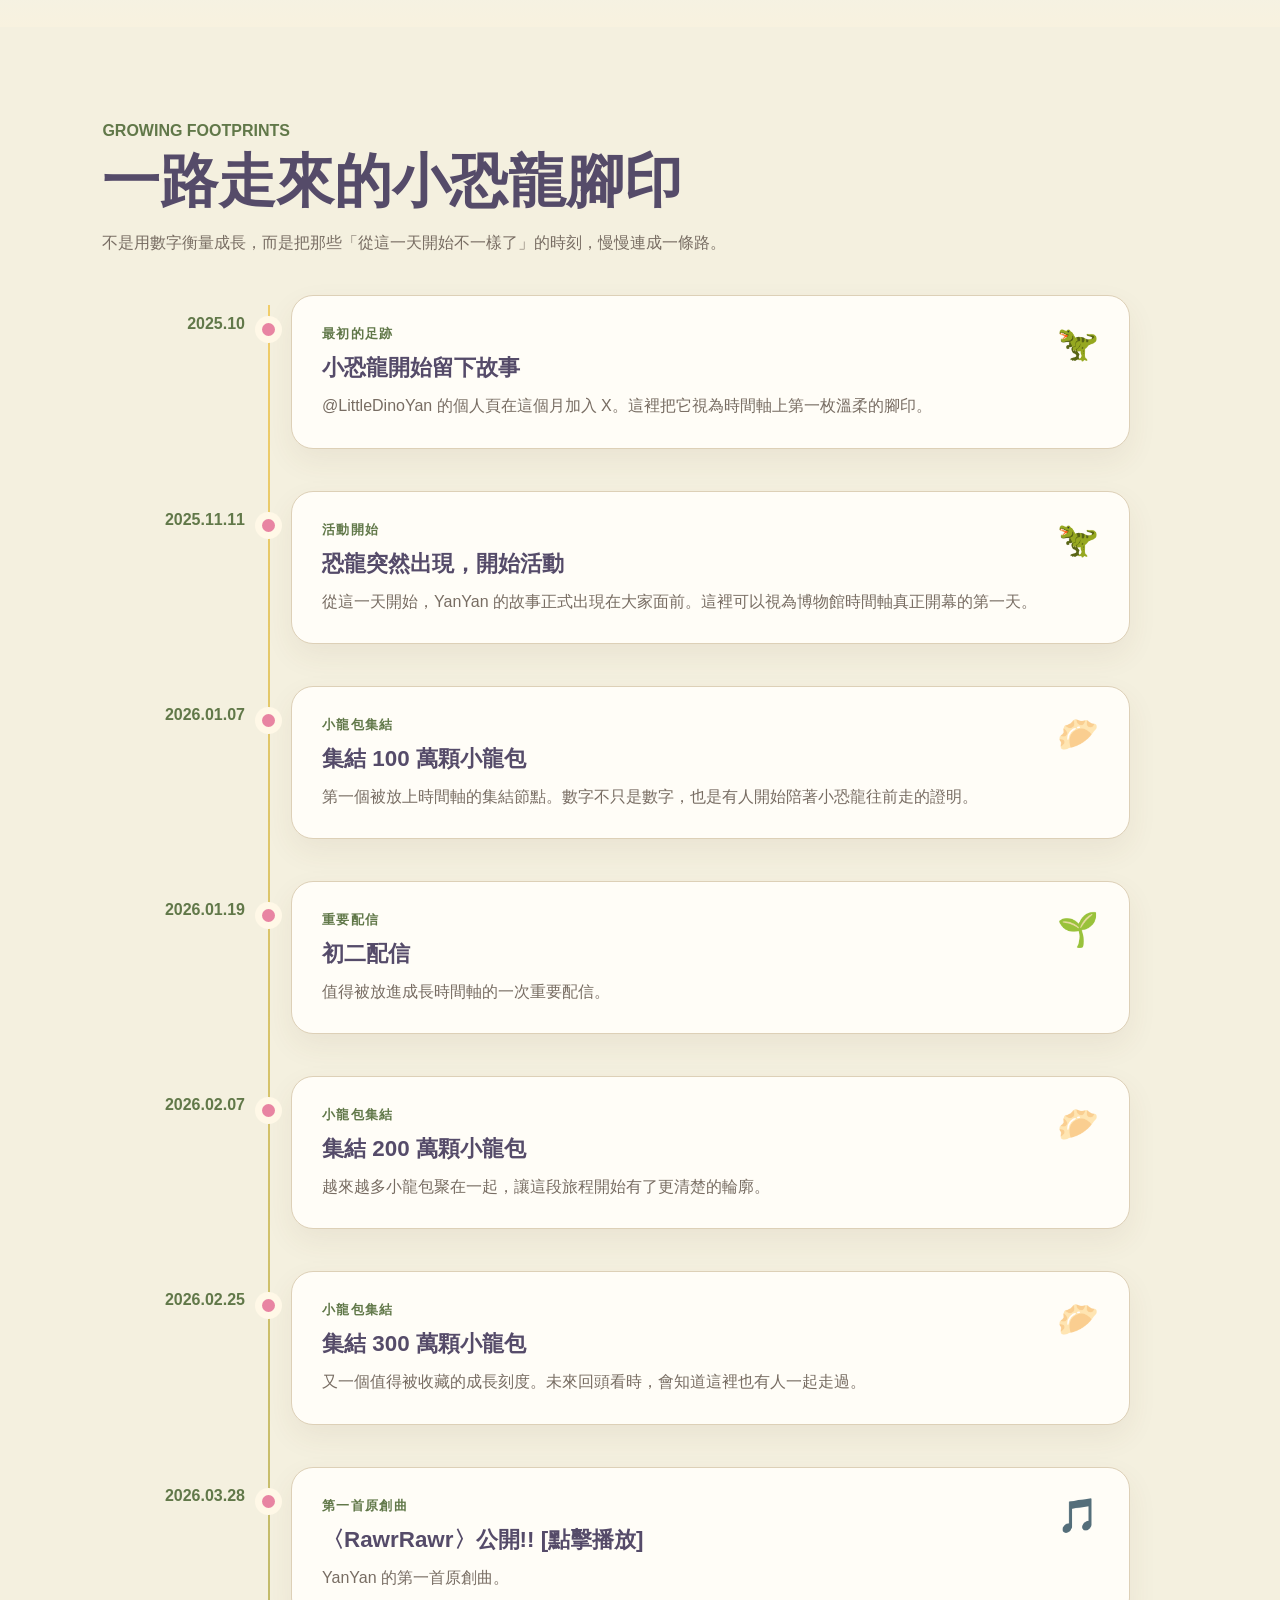
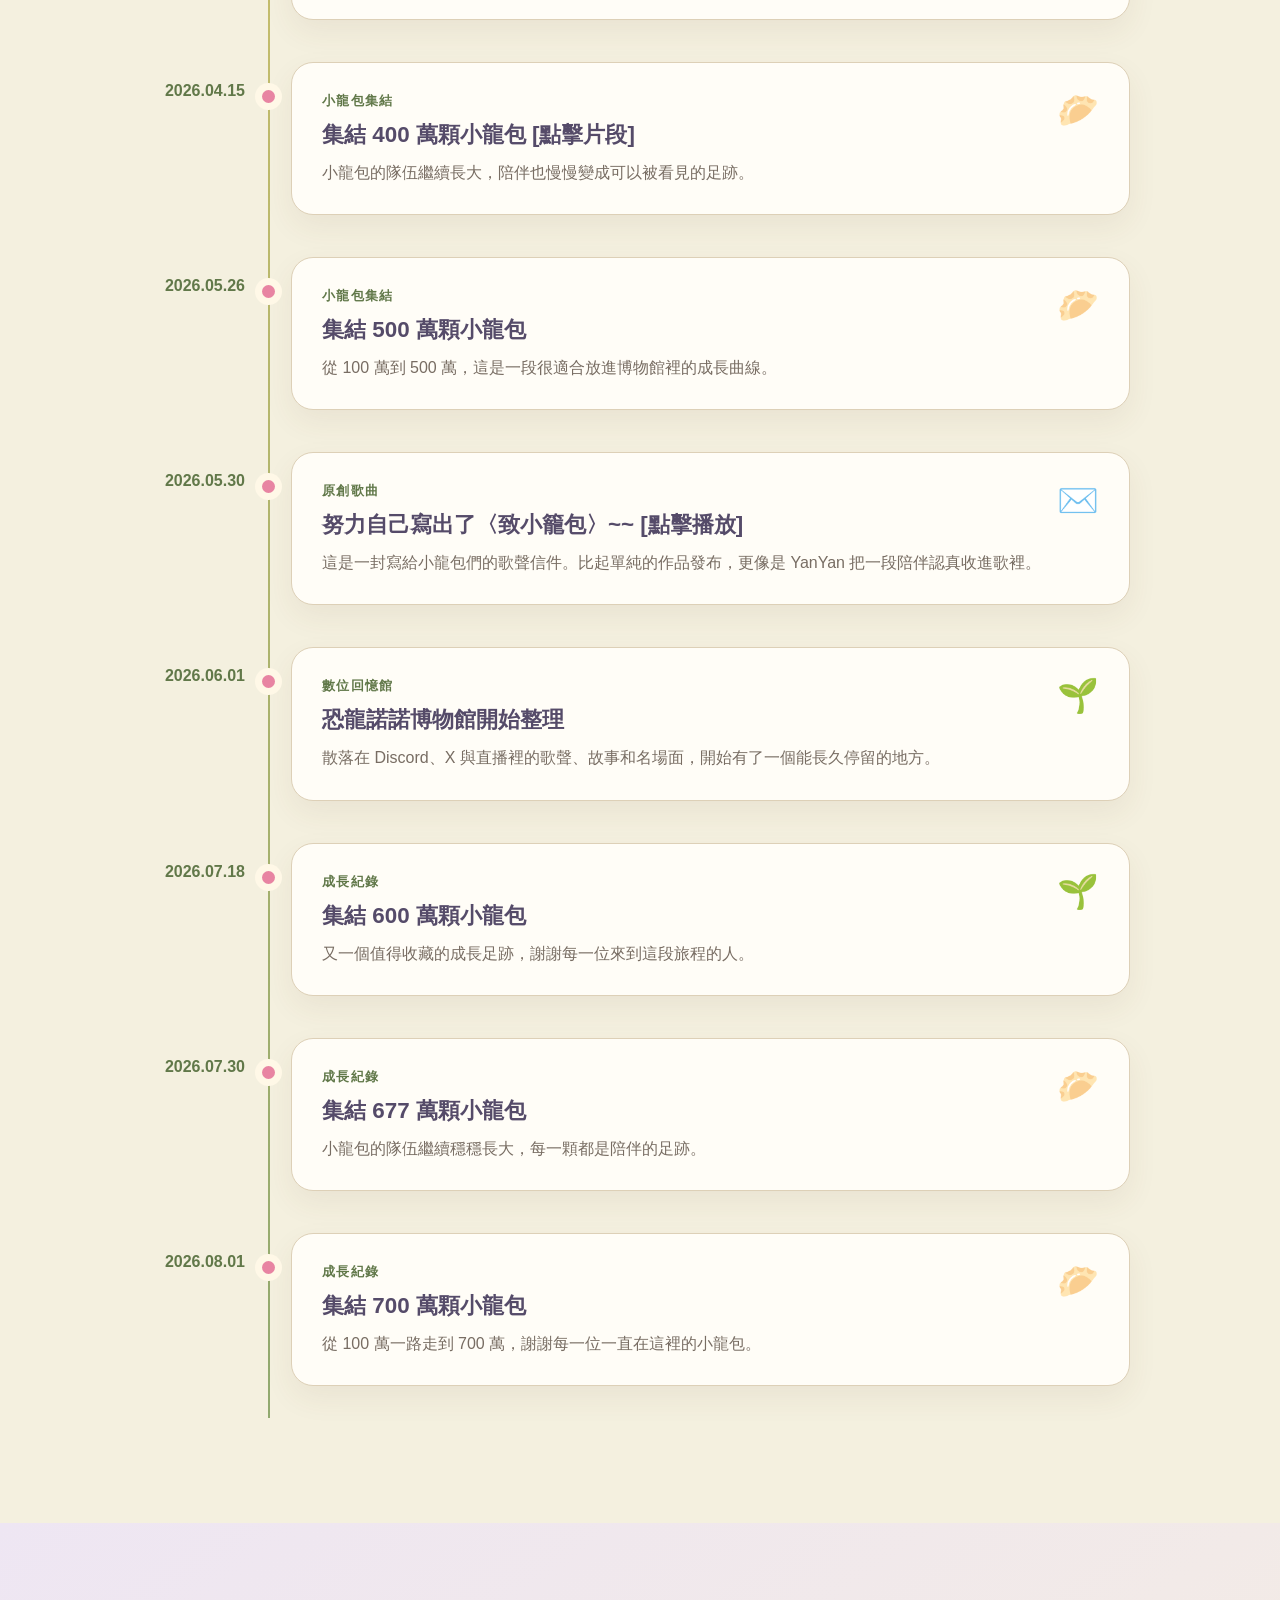
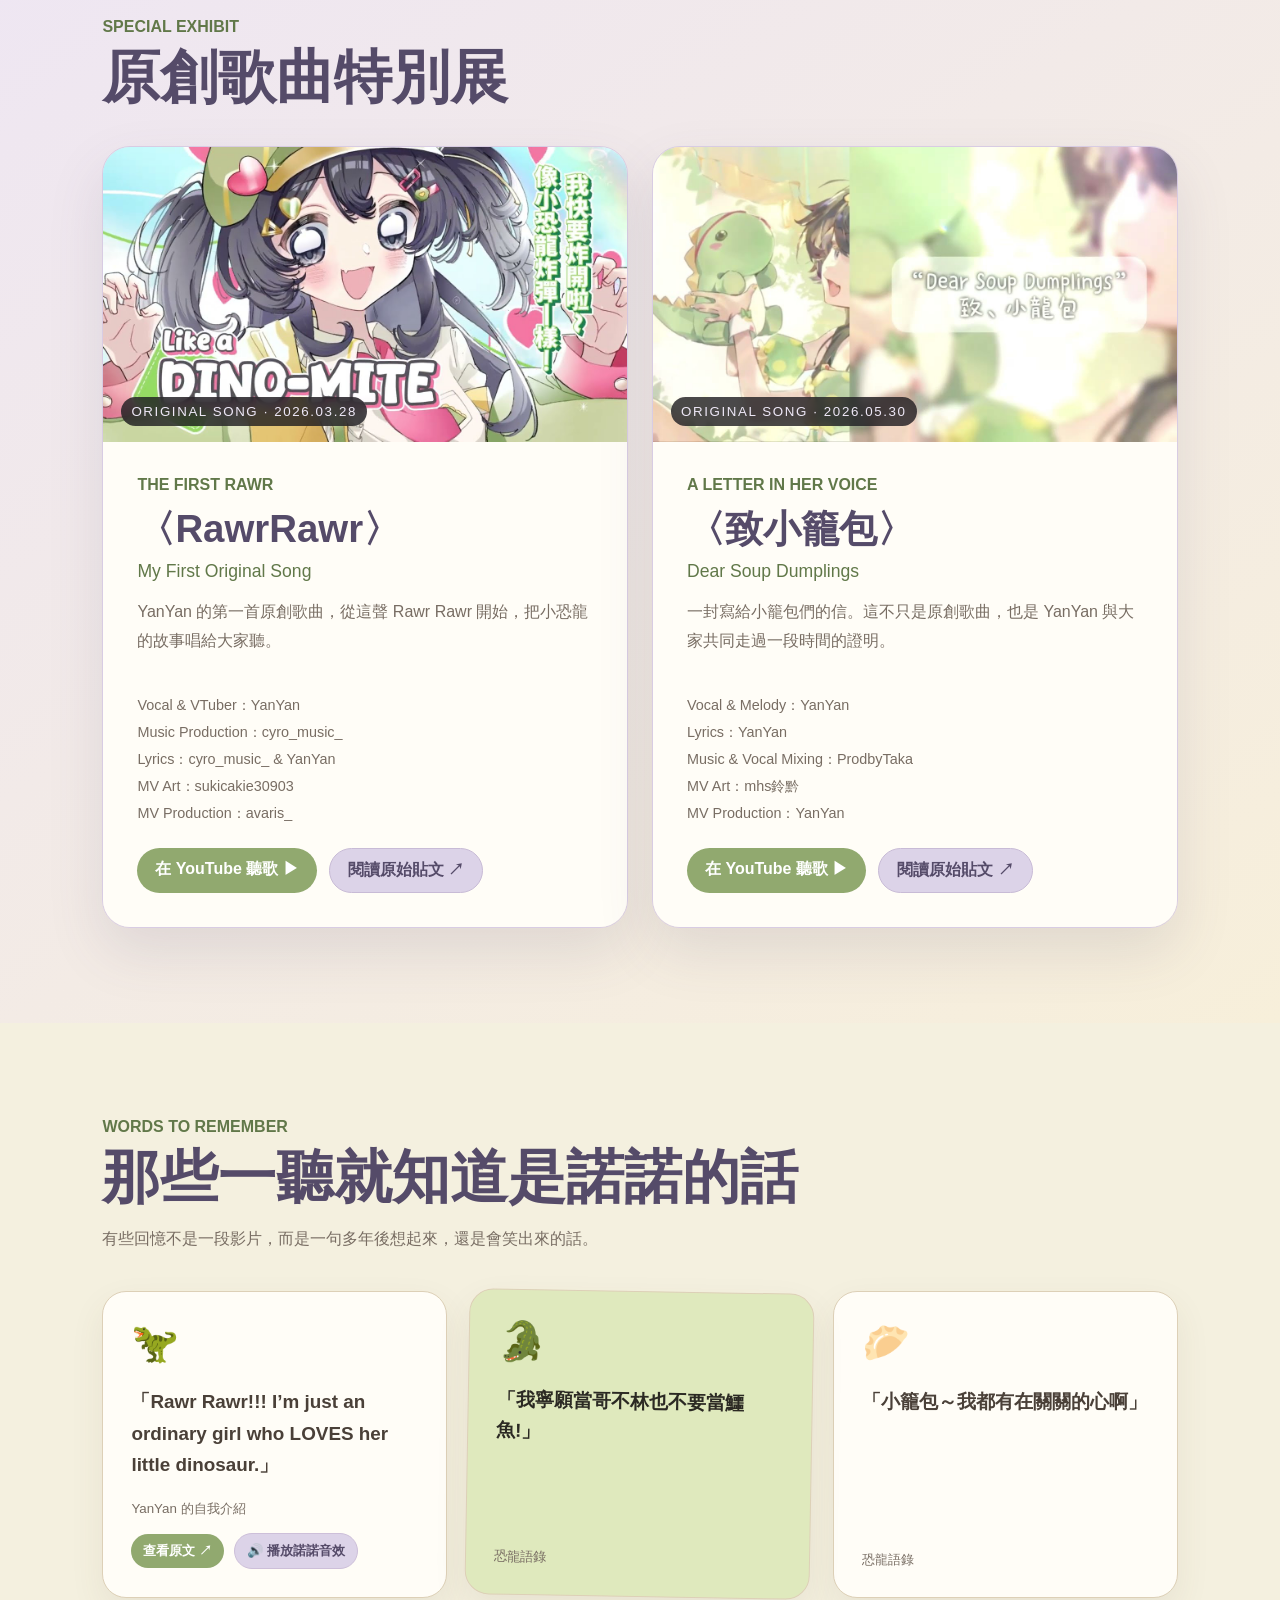
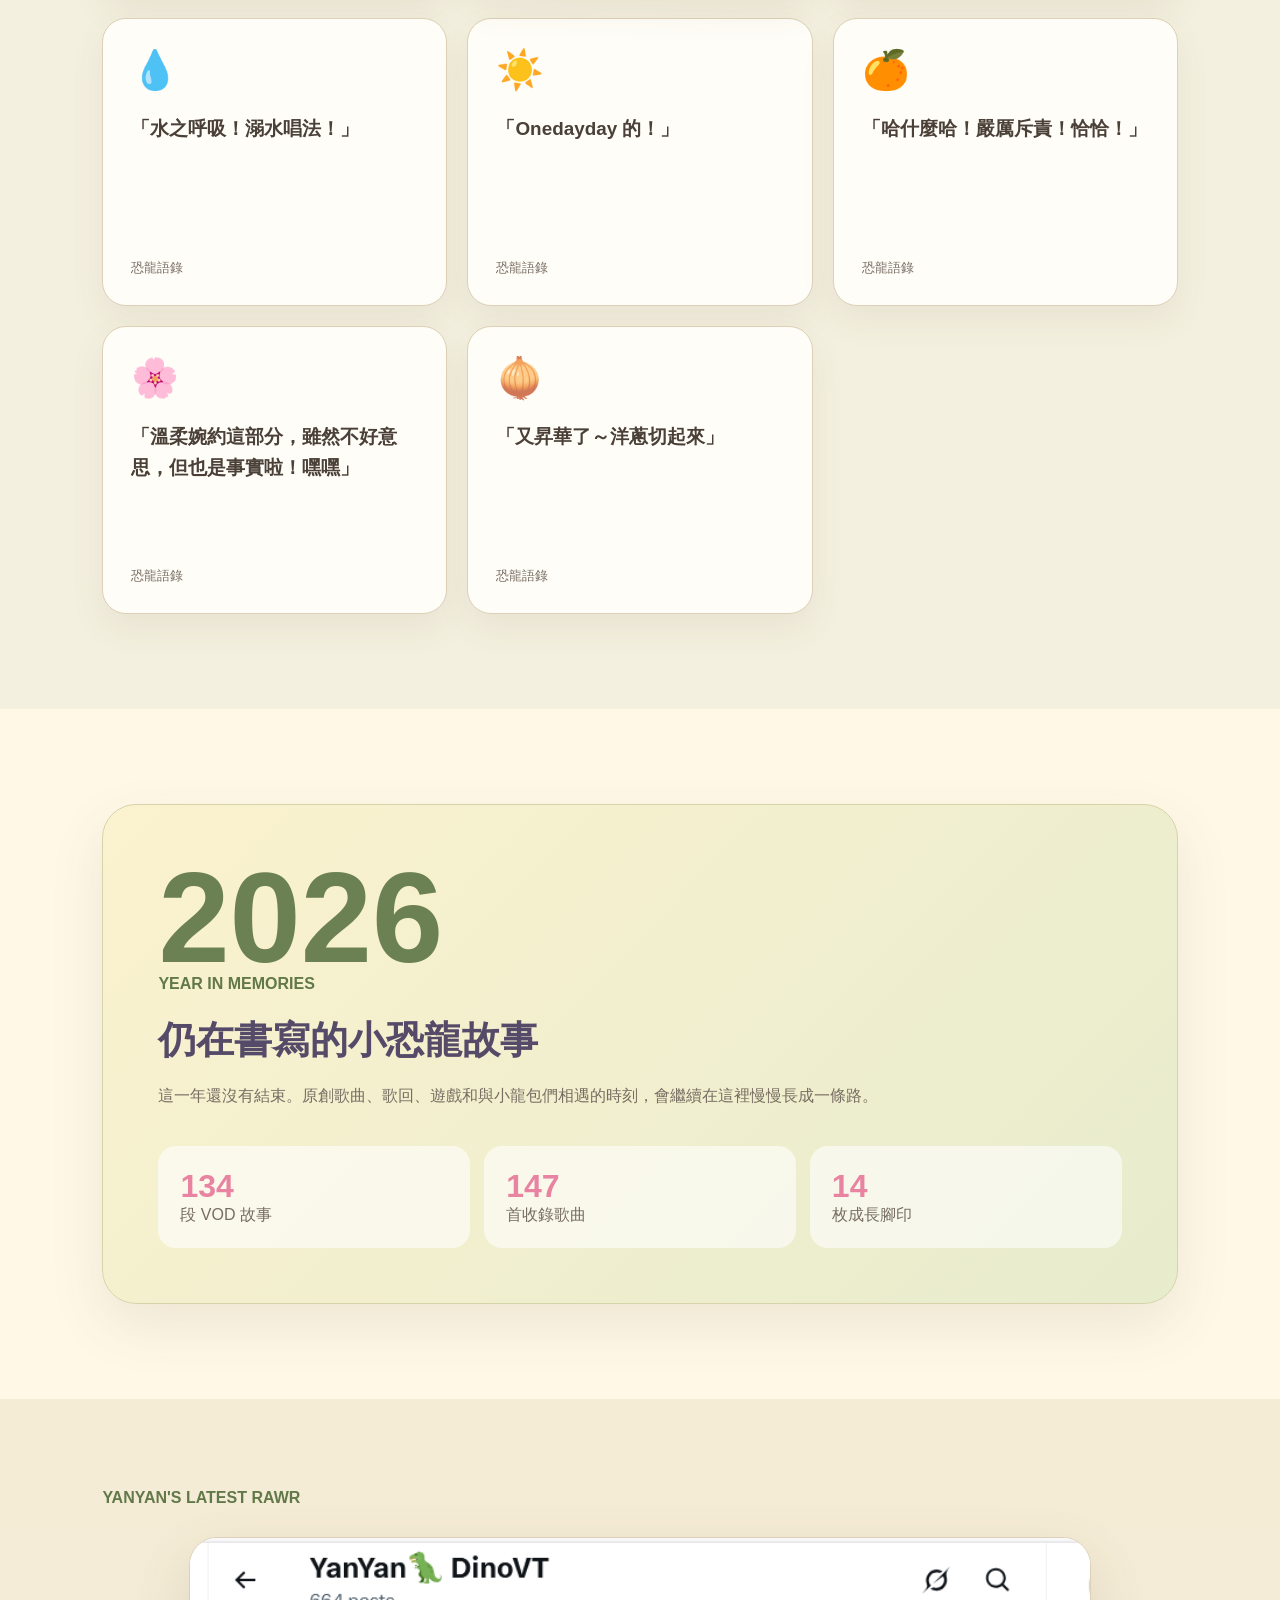
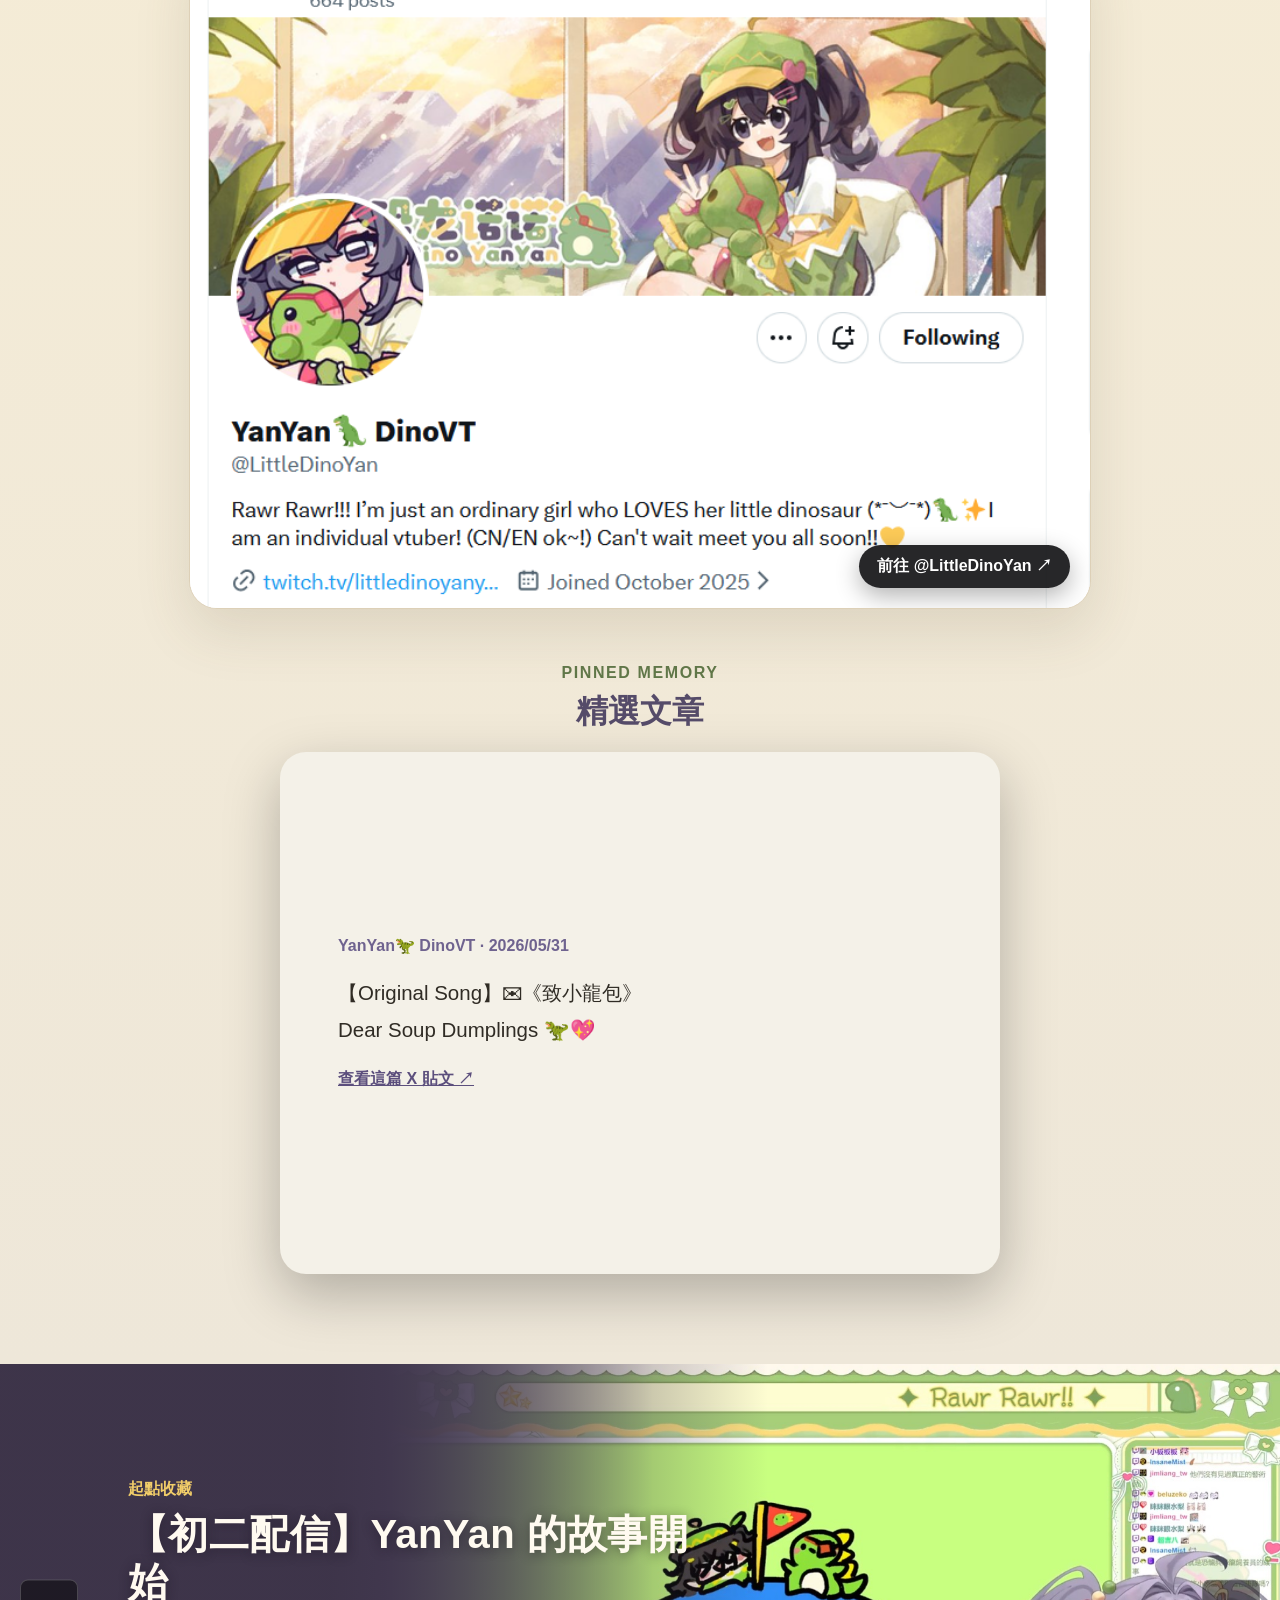
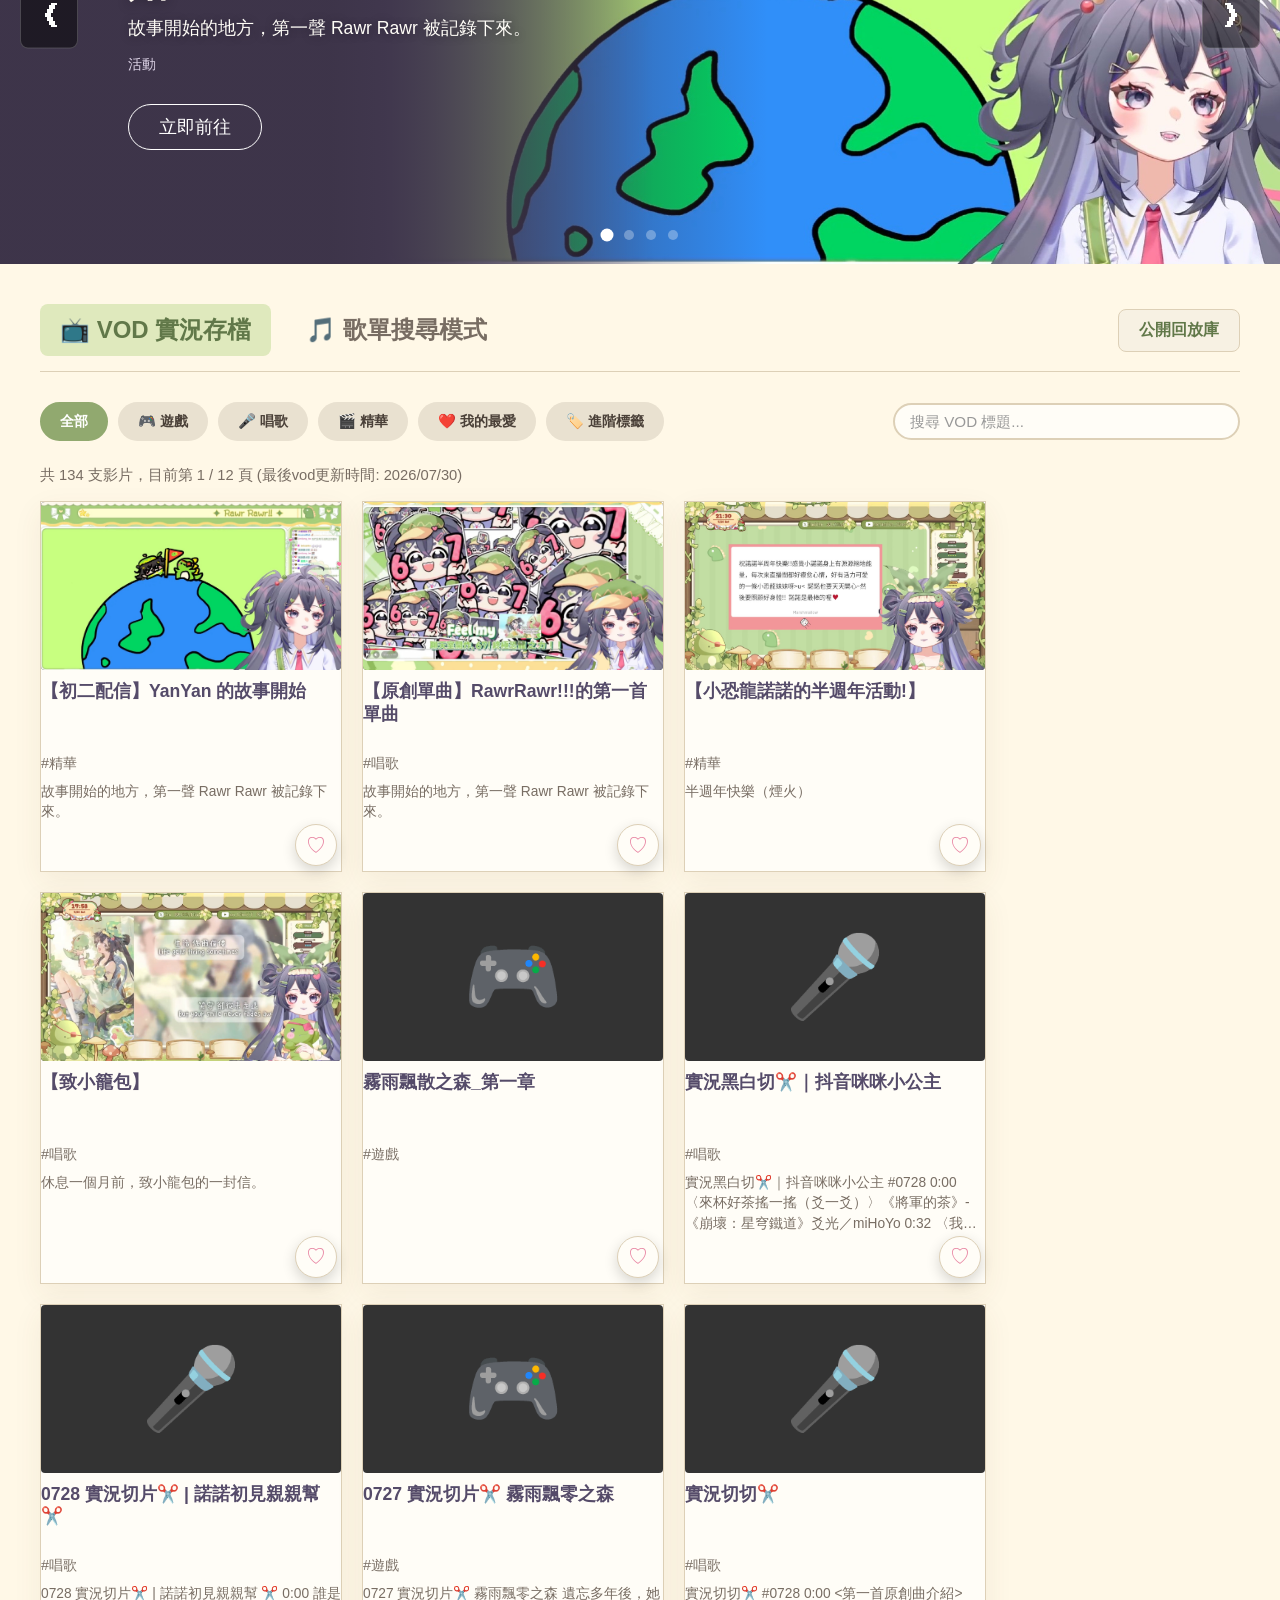
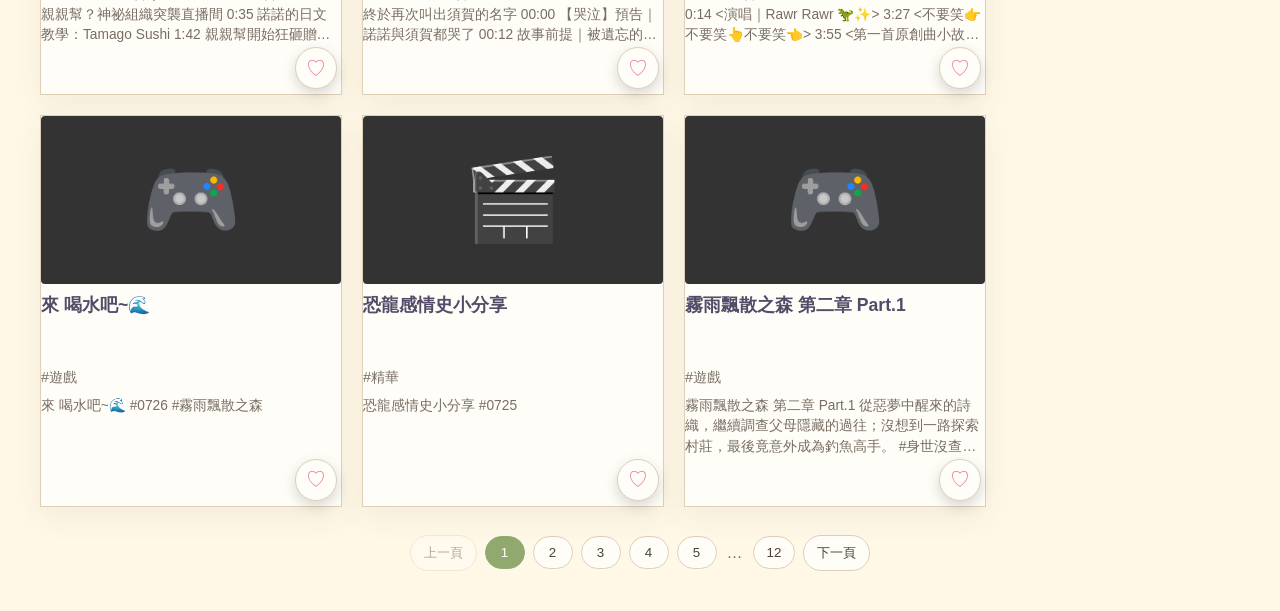
==== commit 070a5e34: "Move anniversary notice to songbook" ====
--- a/index.html
+++ b/index.html
@@ -4,7 +4,7 @@
     <meta charset="UTF-8">
     <meta name="viewport" content="width=device-width, initial-scale=1.0">
     <title>恐龍諾諾博物館｜午後森林風格版</title>
-    <link rel="stylesheet" href="css/styles.css?v=20261027a">
+    <link rel="stylesheet" href="css/styles.css?v=20260802b">
 </head>
 <body id="top">
     <div id="amaterasuOverlay" class="amaterasu-overlay" aria-hidden="true"></div>
@@ -158,11 +158,6 @@
         <section class="home-hero" aria-labelledby="home-title">
             <div class="home-copy">
                 <div class="eyebrow">Rawr Rawr!!! Welcome home 🦖</div>
-                <div class="anniversary-notice" role="note" aria-label="一週年與生日紀念活動時間">
-                    <span class="anniversary-notice-date">2026.11.21（六）</span>
-                    <span class="anniversary-notice-time">台灣時間 上午 11:00</span>
-                    <strong>一週年 × 生日紀念</strong>
-                </div>
                 <h2 class="home-title" id="home-title">一個普通女孩，<br>和她最愛的<em>小恐龍</em>。</h2>
                 <p class="home-lead">這是諾諾留下人生故事的小角落。歌聲、笑聲、名場面，還有那些現在回頭看可能會害羞的瞬間——</p>
                 <div class="home-actions">
--- a/css/styles.css
+++ b/css/styles.css
@@ -1305,63 +1305,6 @@
         }
         .home-hero::before { opacity: .28; background-image: linear-gradient(rgba(97,120,73,.08) 1px, transparent 1px), linear-gradient(90deg, rgba(97,120,73,.08) 1px, transparent 1px); }
         .eyebrow, .section-kicker { color: var(--sage-deep); }
-        .anniversary-notice {
-            position: relative;
-            isolation: isolate;
-            display: grid;
-            grid-template-columns: auto auto;
-            width: fit-content;
-            max-width: min(100%, 620px);
-            margin-top: 18px;
-            padding: 15px 22px 16px;
-            overflow: hidden;
-            border: 1px solid rgba(255,255,255,.76);
-            border-radius: 20px;
-            color: var(--purple);
-            background: linear-gradient(125deg, rgba(255,255,255,.72), rgba(255,248,231,.42));
-            box-shadow: 0 14px 34px rgba(85,75,105,.13), inset 0 1px 0 rgba(255,255,255,.9);
-            backdrop-filter: blur(14px) saturate(1.18);
-            -webkit-backdrop-filter: blur(14px) saturate(1.18);
-        }
-        .anniversary-notice::before {
-            content: "";
-            position: absolute;
-            z-index: -1;
-            top: -70%;
-            left: -45%;
-            width: 28%;
-            height: 240%;
-            opacity: 0;
-            transform: rotate(18deg);
-            background: linear-gradient(90deg, transparent, rgba(255,255,255,.9), transparent);
-            animation: anniversaryGlassShine 7s ease-in-out infinite;
-            pointer-events: none;
-        }
-        .anniversary-notice-date,
-        .anniversary-notice-time {
-            position: relative;
-            z-index: 1;
-            font-size: .82rem;
-            font-weight: 800;
-            letter-spacing: .035em;
-        }
-        .anniversary-notice-date { padding-right: 12px; color: var(--sage-deep); }
-        .anniversary-notice-time { padding-left: 12px; border-left: 1px solid rgba(85,75,105,.2); }
-        .anniversary-notice strong {
-            position: relative;
-            z-index: 1;
-            grid-column: 1 / -1;
-            margin-top: 5px;
-            color: #6d4a68;
-            font-size: clamp(1.08rem, 2vw, 1.34rem);
-            letter-spacing: .09em;
-        }
-        @keyframes anniversaryGlassShine {
-            0%, 5% { left: -45%; opacity: 0; }
-            8% { opacity: .82; }
-            20% { left: 118%; opacity: 0; }
-            100% { left: 118%; opacity: 0; }
-        }
         .home-title { color: var(--purple); font-size: clamp(3em,4.3vw,4.4em); line-height: 1.08; }
         .home-title em { color: var(--sage-deep); white-space: nowrap; }
         .home-lead { color: var(--muted-brown); }
@@ -2469,21 +2412,6 @@
                 font-size: clamp(2.05em, 11vw, 2.8em);
             }
 
-            .anniversary-notice {
-                grid-template-columns: 1fr;
-                width: 100%;
-                padding: 14px 16px 15px;
-                border-radius: 17px;
-            }
-
-            .anniversary-notice-date,
-            .anniversary-notice-time {
-                padding: 0;
-                border-left: 0;
-            }
-
-            .anniversary-notice-time { margin-top: 2px; }
-
             .filter-container,
             .advanced-tag-filter-container {
                 grid-template-columns: repeat(2, minmax(0, 1fr));
@@ -3503,10 +3431,6 @@
 }
 
 @media (prefers-reduced-motion: reduce) {
-    .anniversary-notice::before {
-        animation: none !important;
-    }
-
     .amaterasu-overlay,
     .amaterasu-popout,
     .amaterasu-shout-text {
